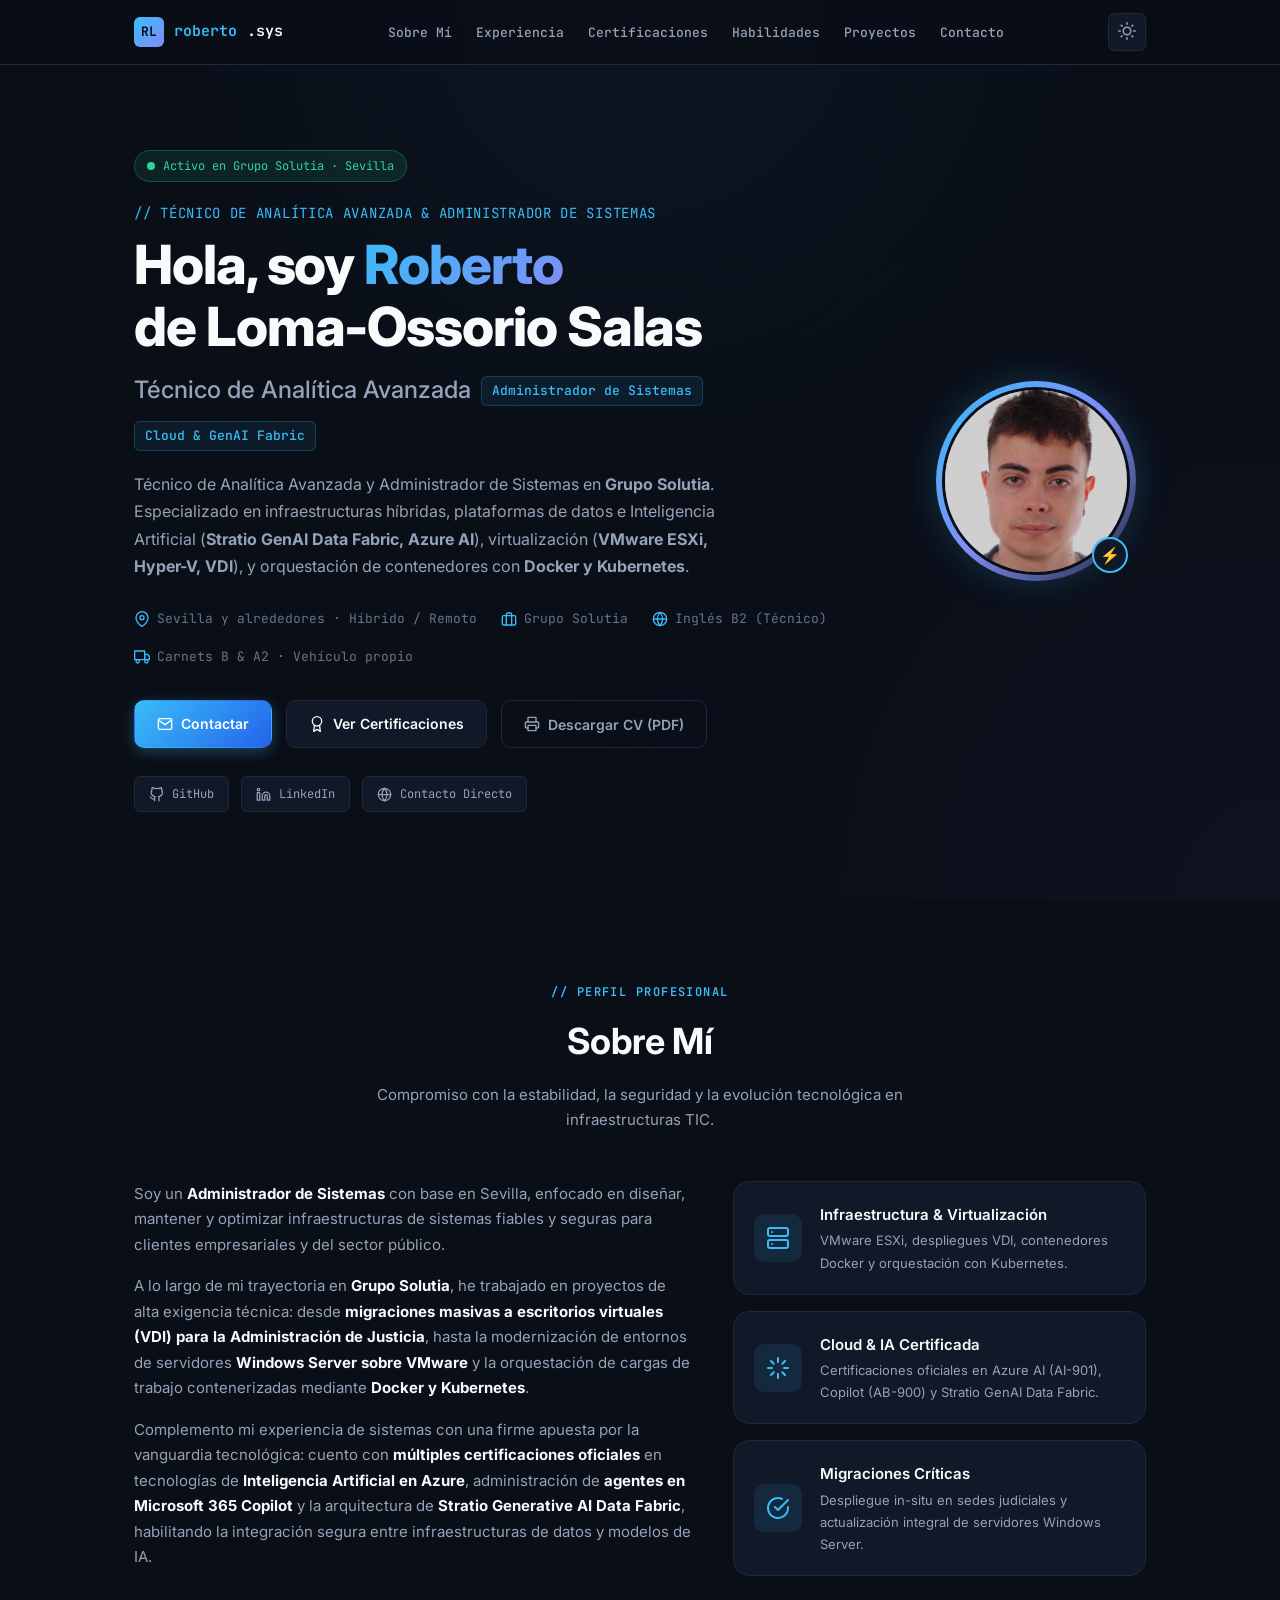
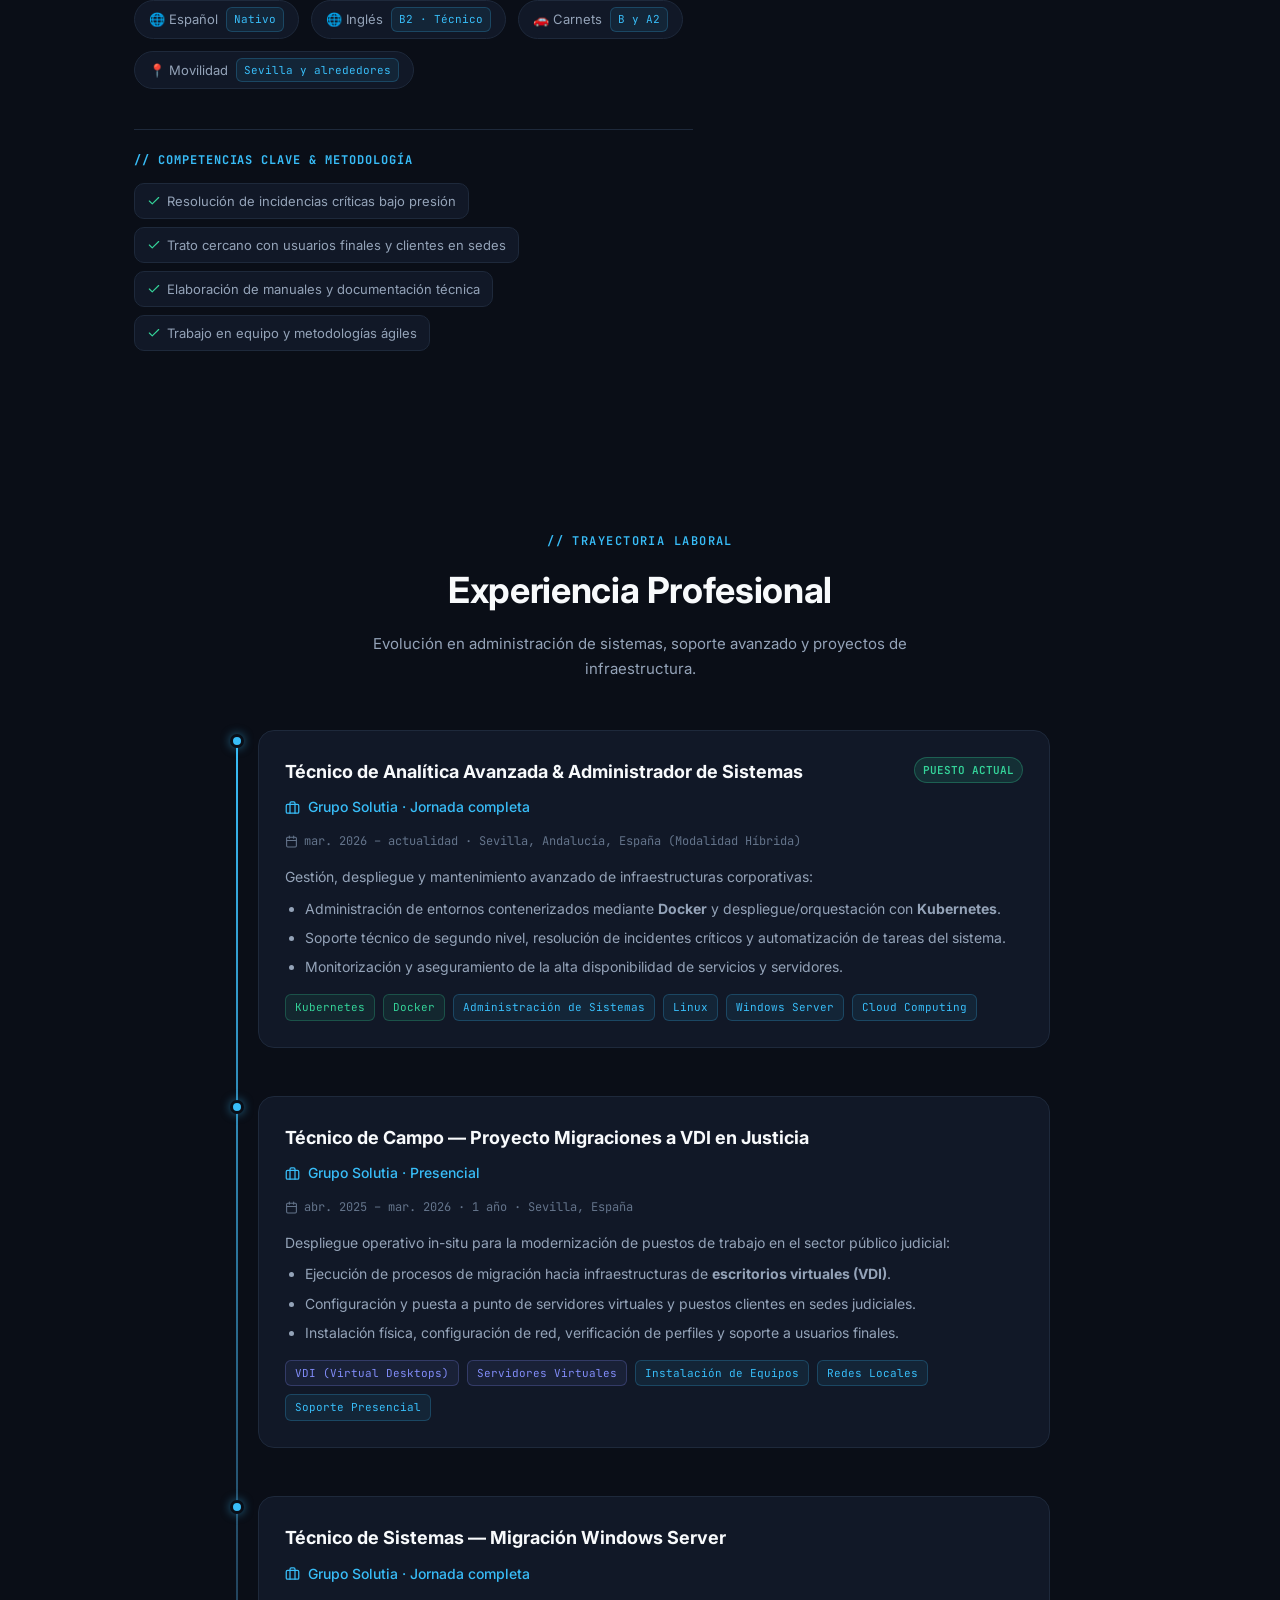
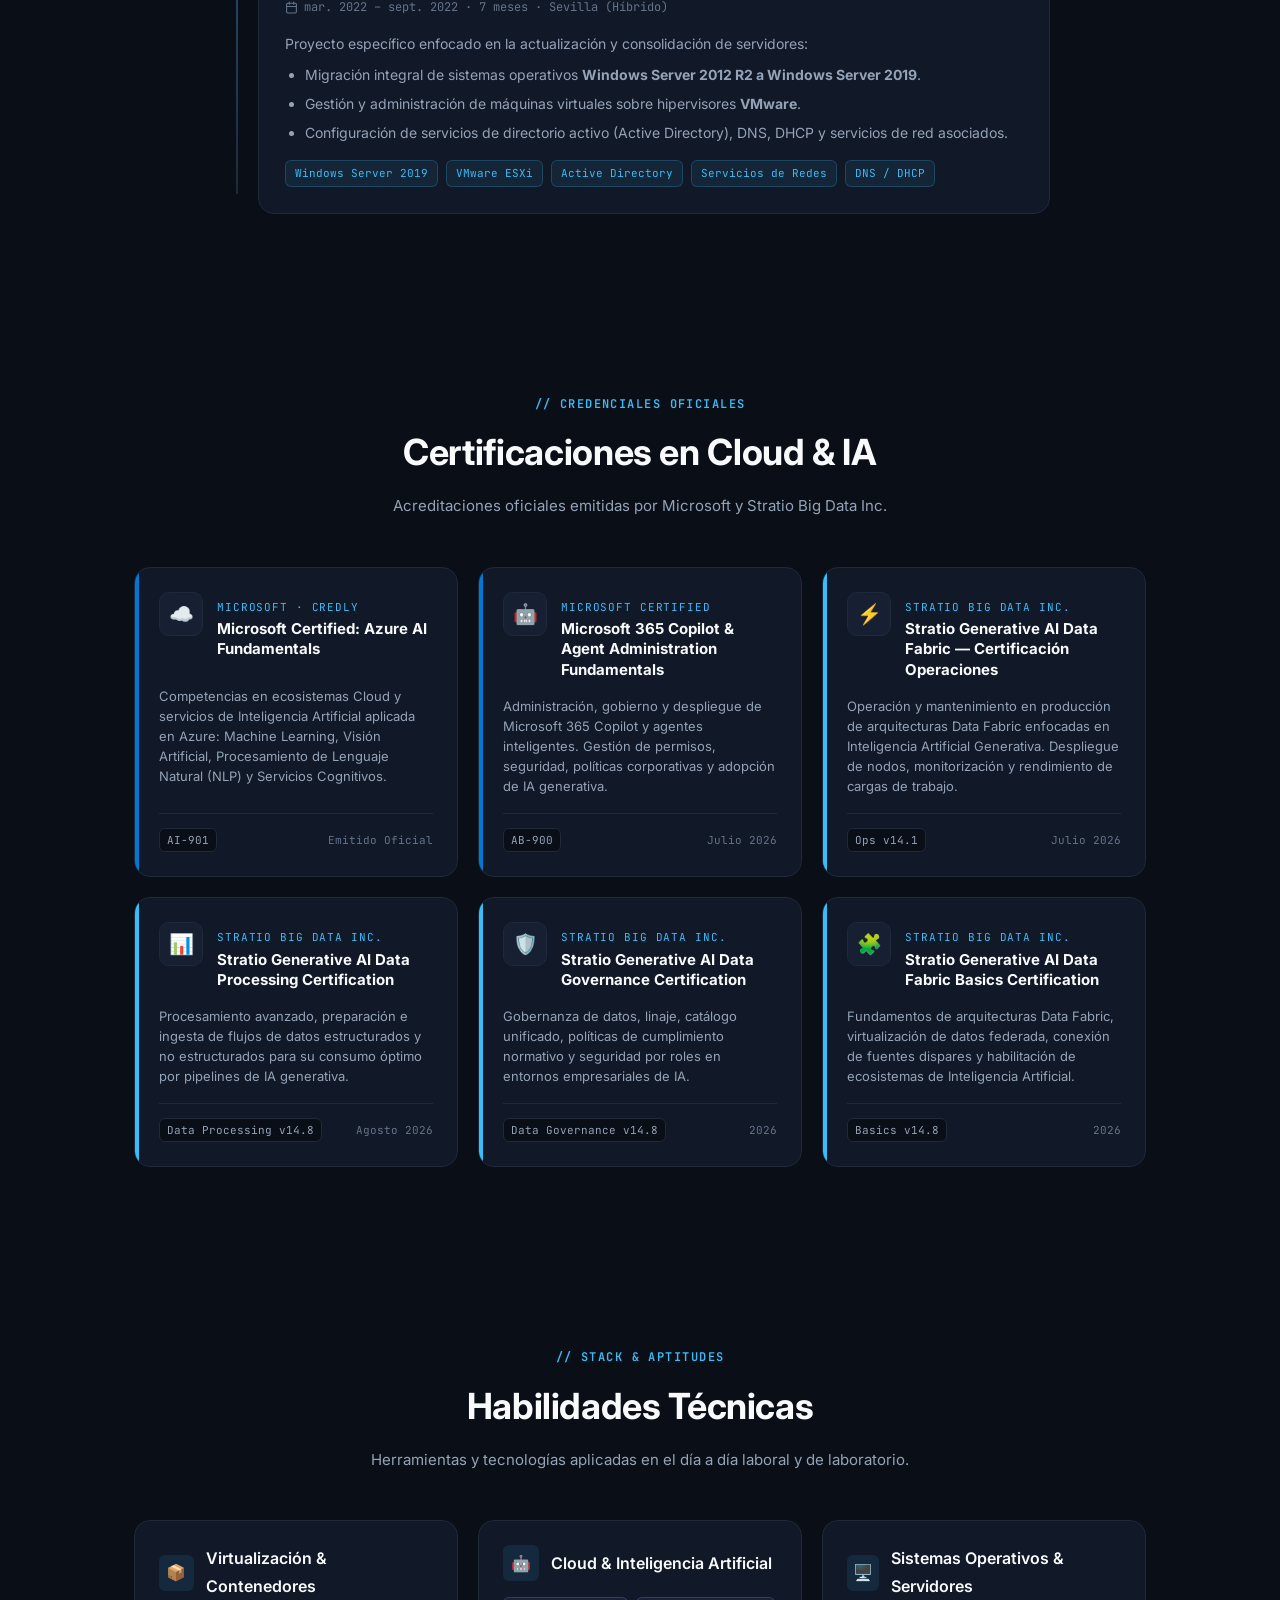
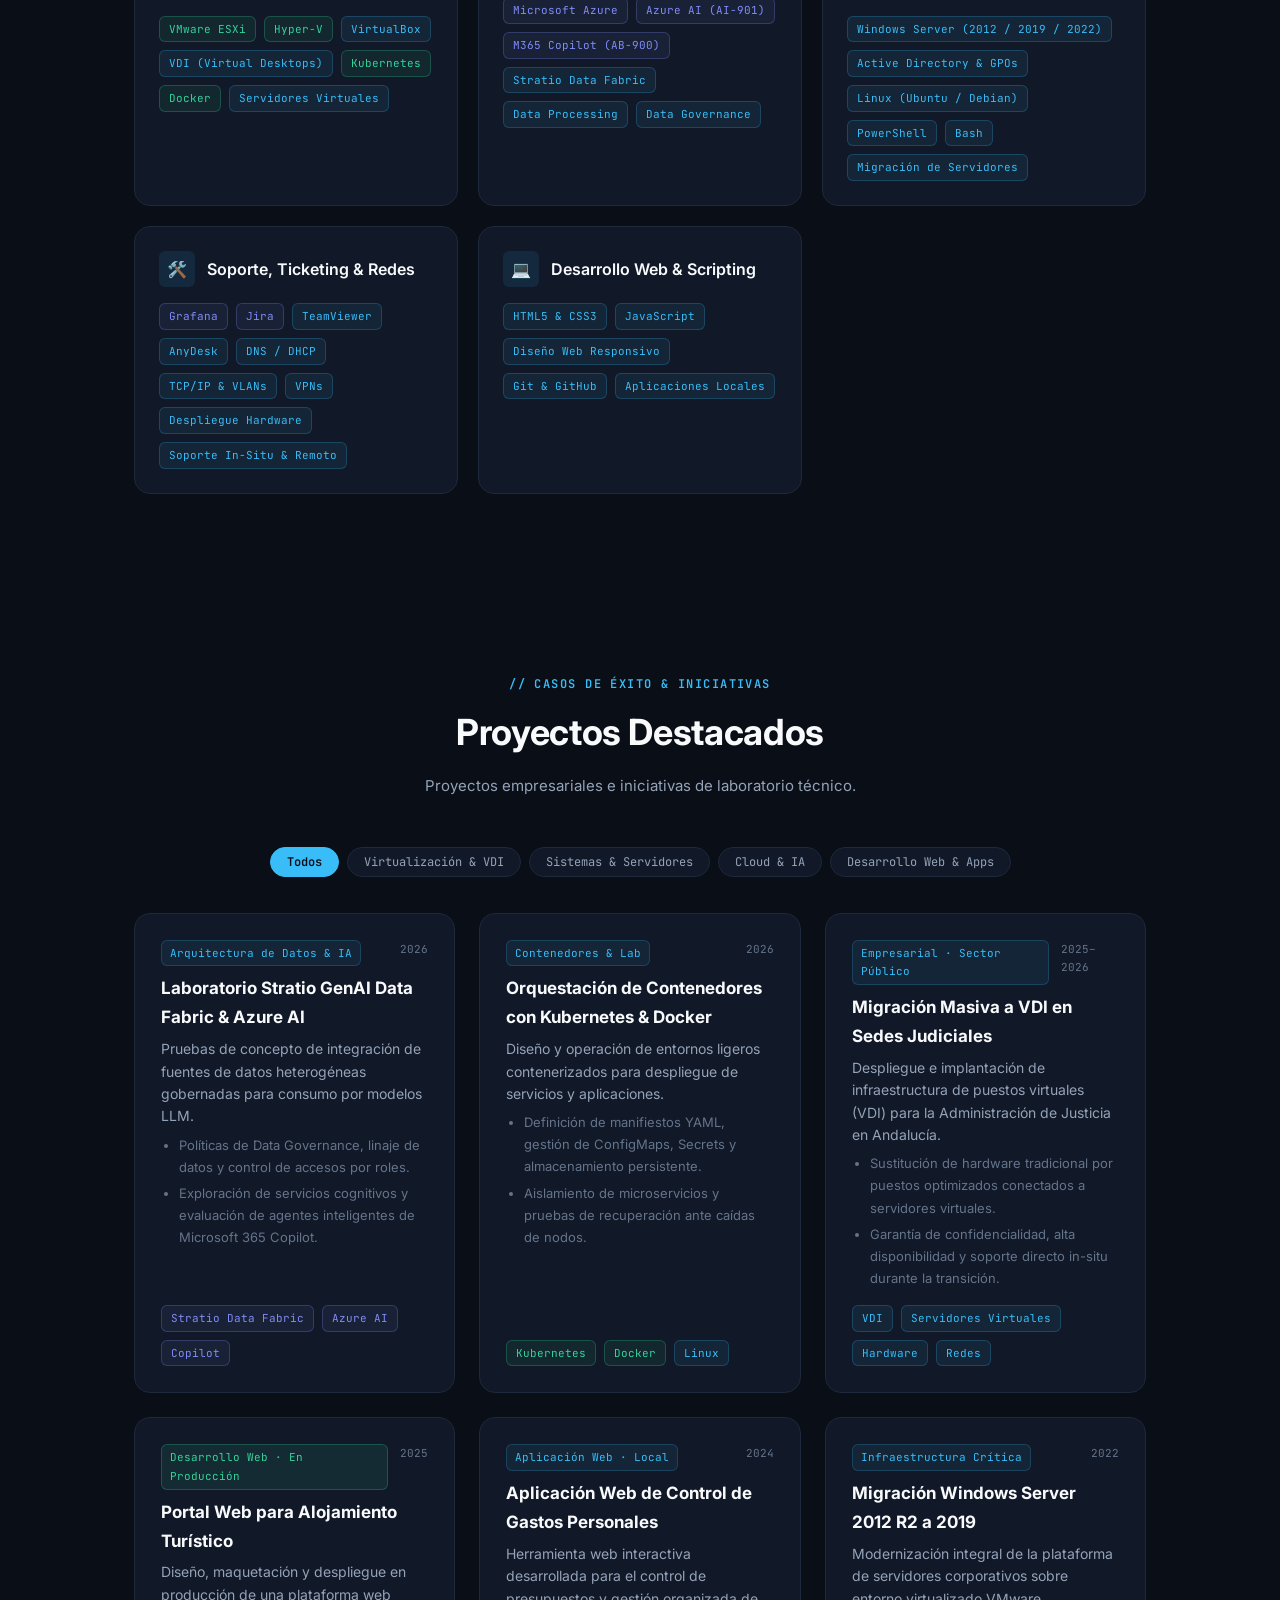
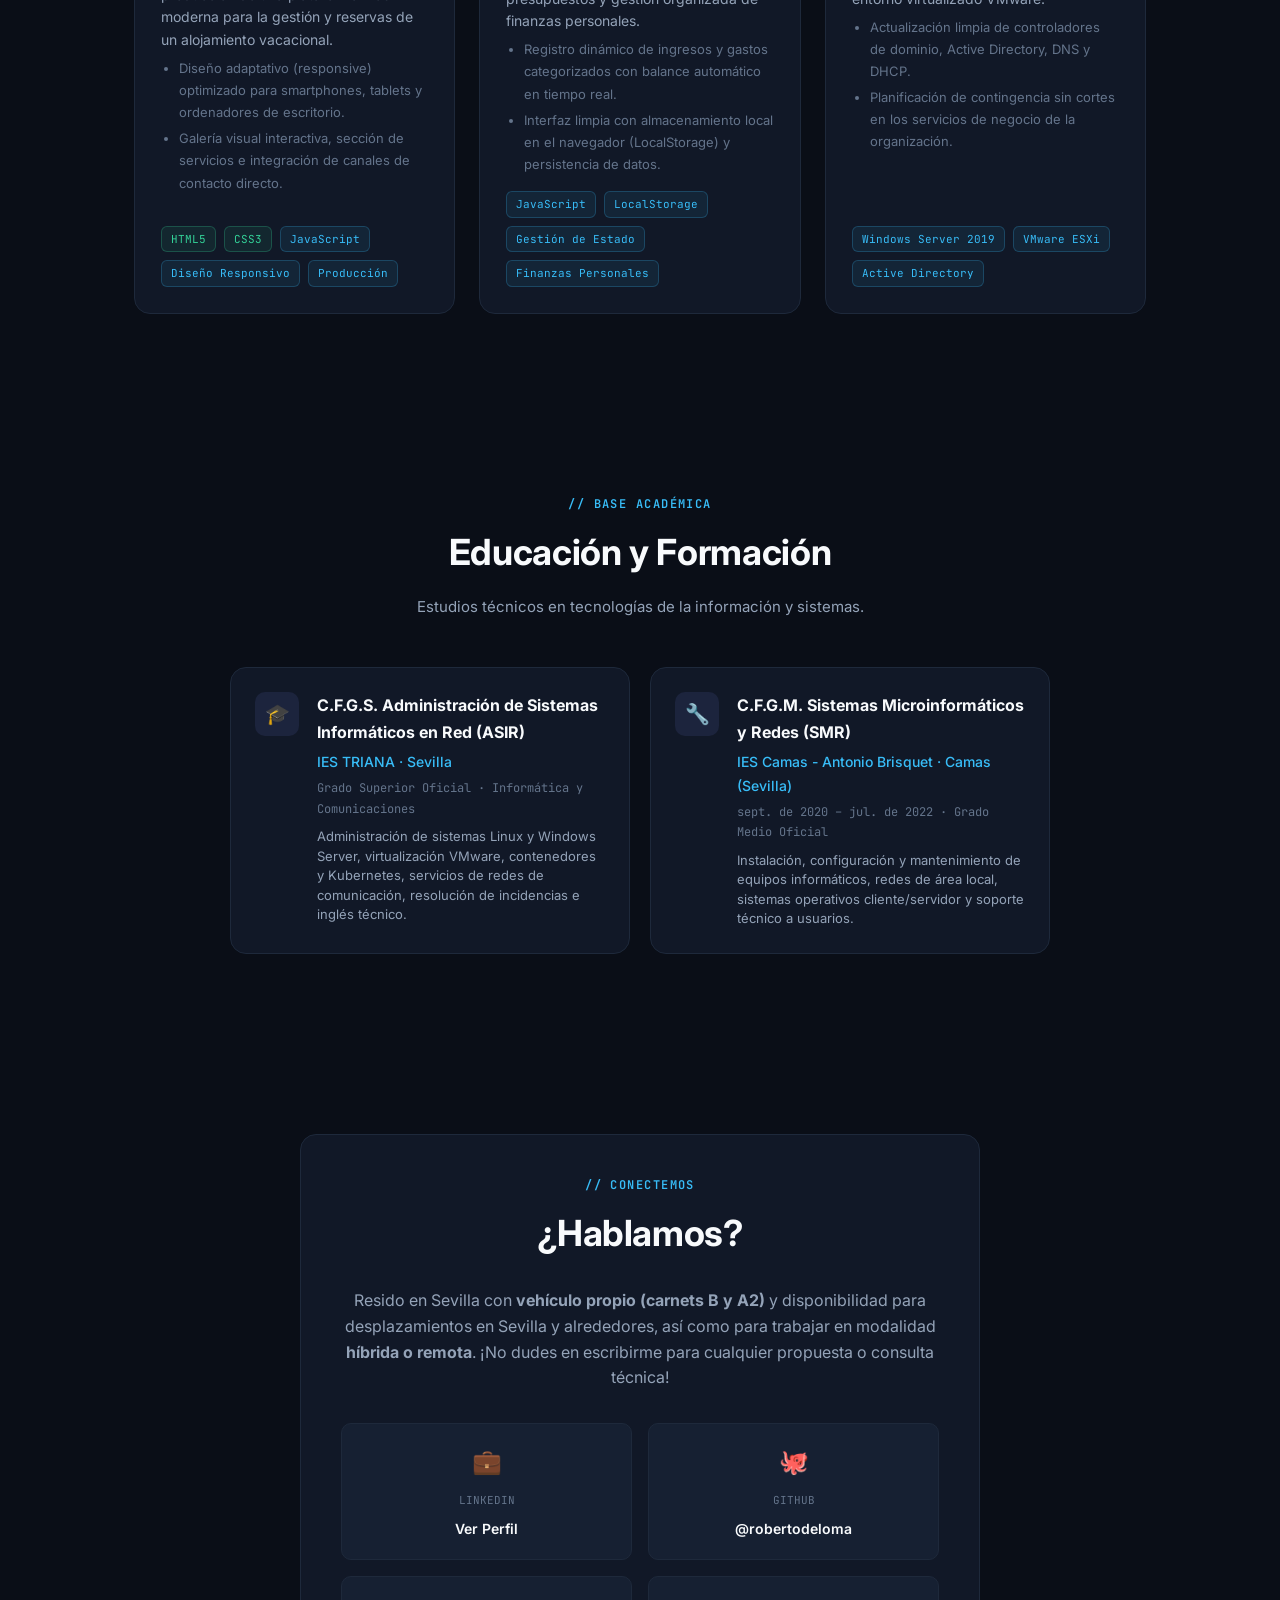
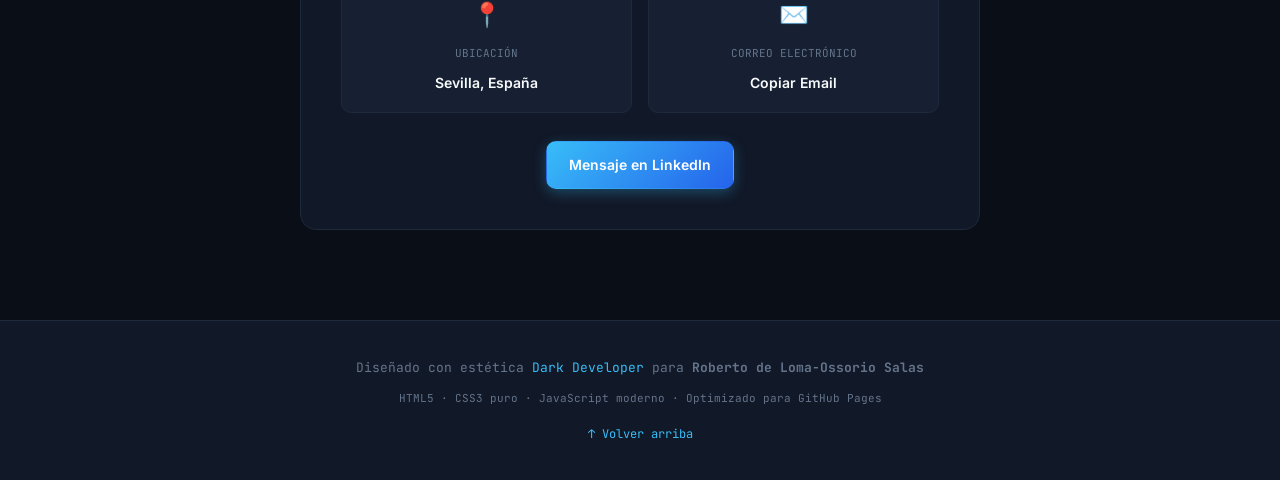
==== index.html @ f574a317 "Refine portfolio: executive PDF print layout, light theme contrast, centered avatar, full education," ====
<!DOCTYPE html>
<html lang="es" data-theme="dark">
<head>
  <meta charset="UTF-8" />
  <meta name="viewport" content="width=device-width, initial-scale=1.0" />
  <title>Roberto de Loma-Ossorio Salas — Administrador de Sistemas & Cloud Specialist</title>
  <meta name="description" content="Portfolio y CV interactivo de Roberto de Loma-Ossorio Salas, Administrador de Sistemas en Sevilla. Especializado en Kubernetes, Docker, VMware, VDI, Azure AI y Stratio GenAI Data Fabric." />
  
  <!-- Favicon SVG -->
  <link rel="icon" href="data:image/svg+xml,<svg xmlns='http://www.w3.org/2000/svg' viewBox='0 0 32 32'><rect width='32' height='32' rx='6' fill='%230a0e17'/><path d='M10 9h12M10 16h12M10 23h12' stroke='%2338bdf8' stroke-width='2.5' stroke-linecap='round'/><circle cx='6' cy='9' r='2' fill='%2338bdf8'/><circle cx='6' cy='16' r='2' fill='%2334d399'/><circle cx='6' cy='23' r='2' fill='%23818cf8'/></svg>" />

  <!-- Google Fonts: Inter & JetBrains Mono -->
  <link rel="preconnect" href="https://fonts.googleapis.com" />
  <link rel="preconnect" href="https://fonts.gstatic.com" crossorigin />
  <link href="https://fonts.googleapis.com/css2?family=Inter:wght@300;400;500;600;700;800&family=JetBrains+Mono:wght@400;500;600;700&display=swap" rel="stylesheet" />

  <!-- Stylesheet -->
  <link rel="stylesheet" href="css/styles.css" />
</head>
<body>

  <!-- Top Scroll Progress Bar -->
  <div id="scroll-progress"></div>

  <!-- Header / Navigation -->
  <header class="site-header">
    <div class="nav-container">
      <a href="#hero" class="logo">
        <div class="logo-icon">RL</div>
        <span>roberto</span>.sys
      </a>

      <nav>
        <ul class="nav-menu" id="nav-menu">
          <li><a href="#sobre-mi" class="nav-link">Sobre Mí</a></li>
          <li><a href="#experiencia" class="nav-link">Experiencia</a></li>
          <li><a href="#certificaciones" class="nav-link">Certificaciones</a></li>
          <li><a href="#skills" class="nav-link">Habilidades</a></li>
          <li><a href="#proyectos" class="nav-link">Proyectos</a></li>
          <li><a href="#contacto" class="nav-link">Contacto</a></li>
        </ul>
      </nav>

      <div class="nav-actions">
        <!-- Theme Toggle -->
        <button id="theme-toggle" class="theme-btn" aria-label="Cambiar tema">
          <span id="theme-icon"></span>
        </button>

        <!-- Mobile Toggle Button -->
        <button id="mobile-toggle" class="mobile-toggle" aria-label="Abrir menú">
          <svg width="20" height="20" viewBox="0 0 24 24" fill="none" stroke="currentColor" stroke-width="2" stroke-linecap="round" stroke-linejoin="round">
            <line x1="3" y1="12" x2="21" y2="12"></line>
            <line x1="3" y1="6" x2="21" y2="6"></line>
            <line x1="3" y1="18" x2="21" y2="18"></line>
          </svg>
        </button>
      </div>
    </div>
  </header>

  <main>
    <!-- Executive Print Header for CV Export (Only visible on print / PDF) -->
    <div class="print-header">
      <div class="print-header-top">
        <div>
          <h1 class="print-name">Roberto de Loma-Ossorio Salas</h1>
          <p class="print-title">Técnico de Analítica Avanzada &amp; Administrador de Sistemas</p>
        </div>
        <img src="img/avatar.png" alt="Roberto de Loma-Ossorio Salas" class="print-avatar" />
      </div>
      <div class="print-contact-bar">
        <span>📍 Sevilla (Movilidad B / A2 · Vehículo propio)</span>
        <span>✉️ robertodelomaossorio@gmail.com</span>
        <span>💼 linkedin.com/in/roberto-de-loma-ossorio-salas-042647317</span>
        <span>🐙 github.com/robertodeloma</span>
        <span>🌐 robertodeloma.github.io</span>
      </div>
    </div>

    <!-- ==========================================
         HERO SECTION
    =========================================== -->
    <section id="hero">
      <div class="container">
        <div class="hero-grid">
          
          <div class="hero-content">
            <!-- Active Status Badge -->
            <div class="status-badge">
              <span class="pulse-dot"></span>
              <span>Activo en Grupo Solutia · Sevilla</span>
            </div>

            <p class="hero-eyebrow">// TÉCNICO DE ANALÍTICA AVANZADA &amp; ADMINISTRADOR DE SISTEMAS</p>
            
            <h1 class="hero-title">
              Hola, soy <span class="highlight">Roberto</span><br />
              de Loma-Ossorio Salas
            </h1>

            <div class="hero-role">
              Técnico de Analítica Avanzada
              <span class="tag-role">Administrador de Sistemas</span>
              <span class="tag-role">Cloud &amp; GenAI Fabric</span>
            </div>

            <p class="hero-bio">
              Técnico de Analítica Avanzada y Administrador de Sistemas en <strong>Grupo Solutia</strong>. 
              Especializado en infraestructuras híbridas, plataformas de datos e Inteligencia Artificial 
              (<strong>Stratio GenAI Data Fabric, Azure AI</strong>), virtualización (<strong>VMware ESXi, Hyper-V, VDI</strong>), 
              y orquestación de contenedores con <strong>Docker y Kubernetes</strong>.
            </p>

            <!-- Meta details -->
            <div class="hero-meta-list">
              <div class="hero-meta-item">
                <svg width="16" height="16" viewBox="0 0 24 24" fill="none" stroke="currentColor" stroke-width="2" stroke-linecap="round" stroke-linejoin="round">
                  <path d="M21 10c0 7-9 13-9 13s-9-6-9-13a9 9 0 0 1 18 0z"></path>
                  <circle cx="12" cy="10" r="3"></circle>
                </svg>
                <span>Sevilla y alrededores · Híbrido / Remoto</span>
              </div>
              <div class="hero-meta-item">
                <svg width="16" height="16" viewBox="0 0 24 24" fill="none" stroke="currentColor" stroke-width="2" stroke-linecap="round" stroke-linejoin="round">
                  <rect x="2" y="7" width="20" height="14" rx="2" ry="2"></rect>
                  <path d="M16 21V5a2 2 0 0 0-2-2h-4a2 2 0 0 0-2 2v16"></path>
                </svg>
                <span>Grupo Solutia</span>
              </div>
              <div class="hero-meta-item">
                <svg width="16" height="16" viewBox="0 0 24 24" fill="none" stroke="currentColor" stroke-width="2" stroke-linecap="round" stroke-linejoin="round">
                  <circle cx="12" cy="12" r="10"></circle>
                  <line x1="2" y1="12" x2="22" y2="12"></line>
                  <path d="M12 2a15.3 15.3 0 0 1 4 10 15.3 15.3 0 0 1-4 10 15.3 15.3 0 0 1-4-10 15.3 15.3 0 0 1 4-10z"></path>
                </svg>
                <span>Inglés B2 (Técnico)</span>
              </div>
              <div class="hero-meta-item">
                <svg width="16" height="16" viewBox="0 0 24 24" fill="none" stroke="currentColor" stroke-width="2" stroke-linecap="round" stroke-linejoin="round">
                  <rect x="1" y="3" width="15" height="13"></rect>
                  <polygon points="16 8 20 8 23 11 23 16 16 16 16 8"></polygon>
                  <circle cx="5.5" cy="18.5" r="2.5"></circle>
                  <circle cx="18.5" cy="18.5" r="2.5"></circle>
                </svg>
                <span>Carnets B &amp; A2 · Vehículo propio</span>
              </div>
            </div>

            <!-- Action buttons -->
            <div class="hero-actions">
              <a href="#contacto" class="btn btn-primary">
                <svg width="16" height="16" viewBox="0 0 24 24" fill="none" stroke="currentColor" stroke-width="2" stroke-linecap="round" stroke-linejoin="round">
                  <path d="M4 4h16c1.1 0 2 .9 2 2v12c0 1.1-.9 2-2 2H4c-1.1 0-2-.9-2-2V6c0-1.1.9-2 2-2z"></path>
                  <polyline points="22,6 12,13 2,6"></polyline>
                </svg>
                Contactar
              </a>
              <a href="#certificaciones" class="btn btn-secondary">
                <svg width="16" height="16" viewBox="0 0 24 24" fill="none" stroke="currentColor" stroke-width="2" stroke-linecap="round" stroke-linejoin="round">
                  <circle cx="12" cy="8" r="7"></circle>
                  <polyline points="8.21 13.89 7 23 12 20 17 23 15.79 13.88"></polyline>
                </svg>
                Ver Certificaciones
              </a>
              <button id="print-cv-btn" class="btn btn-outline" title="Exportar CV optimizado para impresión o PDF">
                <svg width="16" height="16" viewBox="0 0 24 24" fill="none" stroke="currentColor" stroke-width="2" stroke-linecap="round" stroke-linejoin="round">
                  <polyline points="6 9 6 2 18 2 18 9"></polyline>
                  <path d="M6 18H4a2 2 0 0 1-2-2v-5a2 2 0 0 1 2-2h16a2 2 0 0 1 2 2v5a2 2 0 0 1-2 2h-2"></path>
                  <rect x="6" y="14" width="12" height="8"></rect>
                </svg>
                Descargar CV (PDF)
              </button>
            </div>

            <!-- Social links -->
            <div class="social-links">
              <a href="https://github.com/robertodeloma" target="_blank" rel="noopener noreferrer" class="social-btn">
                <svg width="15" height="15" viewBox="0 0 24 24" fill="none" stroke="currentColor" stroke-width="2" stroke-linecap="round" stroke-linejoin="round">
                  <path d="M9 19c-5 1.5-5-2.5-7-3m14 6v-3.87a3.37 3.37 0 0 0-.94-2.61c3.14-.35 6.44-1.54 6.44-7A5.44 5.44 0 0 0 20 4.77 5.07 5.07 0 0 0 19.91 1S18.73.65 16 2.48a13.38 13.38 0 0 0-7 0C6.27.65 5.09 1 5.09 1A5.07 5.07 0 0 0 5 4.77a5.44 5.44 0 0 0-1.5 3.78c0 5.42 3.3 6.61 6.44 7A3.37 3.37 0 0 0 9 18.13V22"></path>
                </svg>
                GitHub
              </a>
              <a href="https://www.linkedin.com/in/roberto-de-loma-ossorio-salas-042647317" target="_blank" rel="noopener noreferrer" class="social-btn">
                <svg width="15" height="15" viewBox="0 0 24 24" fill="none" stroke="currentColor" stroke-width="2" stroke-linecap="round" stroke-linejoin="round">
                  <path d="M16 8a6 6 0 0 1 6 6v7h-4v-7a2 2 0 0 0-2-2 2 2 0 0 0-2 2v7h-4v-7a6 6 0 0 1 6-6z"></path>
                  <rect x="2" y="9" width="4" height="12"></rect>
                  <circle cx="4" cy="4" r="2"></circle>
                </svg>
                LinkedIn
              </a>
              <a href="#contacto" class="social-btn">
                <svg width="15" height="15" viewBox="0 0 24 24" fill="none" stroke="currentColor" stroke-width="2" stroke-linecap="round" stroke-linejoin="round">
                  <circle cx="12" cy="12" r="10"></circle>
                  <line x1="2" y1="12" x2="22" y2="12"></line>
                  <path d="M12 2a15.3 15.3 0 0 1 4 10 15.3 15.3 0 0 1-4 10 15.3 15.3 0 0 1-4-10 15.3 15.3 0 0 1 4-10z"></path>
                </svg>
                Contacto Directo
              </a>
            </div>

          </div>

          <!-- Hero Avatar with frame & pulse -->
          <div class="hero-avatar-wrapper">
            <div class="avatar-frame">
              <img src="img/avatar.png" alt="Roberto de Loma-Ossorio Salas" class="avatar-img" />
              <div class="avatar-badge" title="Especialista Certificado">
                ⚡
              </div>
            </div>
          </div>

        </div>
      </div>
    </section>

    <!-- ==========================================
         SOBRE MÍ SECTION
    =========================================== -->
    <section id="sobre-mi">
      <div class="container">
        <div class="section-header">
          <span class="section-label">// PERFIL PROFESIONAL</span>
          <h2 class="section-title">Sobre Mí</h2>
          <p class="section-desc">Compromiso con la estabilidad, la seguridad y la evolución tecnológica en infraestructuras TIC.</p>
        </div>

        <div class="about-grid">
          <div class="about-text">
            <p>
              Soy un <strong>Administrador de Sistemas</strong> con base en Sevilla, enfocado en diseñar, mantener y optimizar 
              infraestructuras de sistemas fiables y seguras para clientes empresariales y del sector público.
            </p>
            <p>
              A lo largo de mi trayectoria en <strong>Grupo Solutia</strong>, he trabajado en proyectos de alta exigencia técnica: 
              desde <strong>migraciones masivas a escritorios virtuales (VDI) para la Administración de Justicia</strong>, 
              hasta la modernización de entornos de servidores <strong>Windows Server sobre VMware</strong> y la orquestación 
              de cargas de trabajo contenerizadas mediante <strong>Docker y Kubernetes</strong>.
            </p>
            <p>
              Complemento mi experiencia de sistemas con una firme apuesta por la vanguardia tecnológica: cuento con 
              <strong>múltiples certificaciones oficiales</strong> en tecnologías de <strong>Inteligencia Artificial en Azure</strong>, 
              administración de <strong>agentes en Microsoft 365 Copilot</strong> y la arquitectura de <strong>Stratio Generative AI Data Fabric</strong>, 
              habilitando la integración segura entre infraestructuras de datos y modelos de IA.
            </p>

            <!-- Idiomas y Movilidad -->
            <div class="extras-row">
              <div class="lang-badge">
                🌐 Español <span>Nativo</span>
              </div>
              <div class="lang-badge">
                🌐 Inglés <span>B2 · Técnico</span>
              </div>
              <div class="lang-badge">
                🚗 Carnets <span>B y A2</span>
              </div>
              <div class="lang-badge">
                📍 Movilidad <span>Sevilla y alrededores</span>
              </div>
            </div>

            <!-- Competencias Profesionales / Soft Skills -->
            <div class="soft-skills-block">
              <h4 class="soft-skills-title">// Competencias Clave &amp; Metodología</h4>
              <div class="soft-skills-list">
                <span class="soft-skill-chip">
                  <svg width="14" height="14" viewBox="0 0 24 24" fill="none" stroke="currentColor" stroke-width="2" stroke-linecap="round" stroke-linejoin="round"><polyline points="20 6 9 17 4 12"></polyline></svg>
                  Resolución de incidencias críticas bajo presión
                </span>
                <span class="soft-skill-chip">
                  <svg width="14" height="14" viewBox="0 0 24 24" fill="none" stroke="currentColor" stroke-width="2" stroke-linecap="round" stroke-linejoin="round"><polyline points="20 6 9 17 4 12"></polyline></svg>
                  Trato cercano con usuarios finales y clientes en sedes
                </span>
                <span class="soft-skill-chip">
                  <svg width="14" height="14" viewBox="0 0 24 24" fill="none" stroke="currentColor" stroke-width="2" stroke-linecap="round" stroke-linejoin="round"><polyline points="20 6 9 17 4 12"></polyline></svg>
                  Elaboración de manuales y documentación técnica
                </span>
                <span class="soft-skill-chip">
                  <svg width="14" height="14" viewBox="0 0 24 24" fill="none" stroke="currentColor" stroke-width="2" stroke-linecap="round" stroke-linejoin="round"><polyline points="20 6 9 17 4 12"></polyline></svg>
                  Trabajo en equipo y metodologías ágiles
                </span>
              </div>
            </div>
          </div>

          <div class="highlight-cards">
            <div class="highlight-card">
              <div class="highlight-icon">
                <svg width="24" height="24" viewBox="0 0 24 24" fill="none" stroke="currentColor" stroke-width="2" stroke-linecap="round" stroke-linejoin="round">
                  <rect x="2" y="2" width="20" height="8" rx="2" ry="2"></rect>
                  <rect x="2" y="14" width="20" height="8" rx="2" ry="2"></rect>
                  <line x1="6" y1="6" x2="6.01" y2="6"></line>
                  <line x1="6" y1="18" x2="6.01" y2="18"></line>
                </svg>
              </div>
              <div>
                <h3 class="highlight-title">Infraestructura &amp; Virtualización</h3>
                <p class="highlight-sub">VMware ESXi, despliegues VDI, contenedores Docker y orquestación con Kubernetes.</p>
              </div>
            </div>

            <div class="highlight-card">
              <div class="highlight-icon">
                <svg width="24" height="24" viewBox="0 0 24 24" fill="none" stroke="currentColor" stroke-width="2" stroke-linecap="round" stroke-linejoin="round">
                  <path d="M12 2v4M12 18v4M4.93 4.93l2.83 2.83M16.24 16.24l2.83 2.83M2 12h4M18 12h4M4.93 19.07l2.83-2.83M16.24 7.76l2.83-2.83"></path>
                </svg>
              </div>
              <div>
                <h3 class="highlight-title">Cloud &amp; IA Certificada</h3>
                <p class="highlight-sub">Certificaciones oficiales en Azure AI (AI-901), Copilot (AB-900) y Stratio GenAI Data Fabric.</p>
              </div>
            </div>

            <div class="highlight-card">
              <div class="highlight-icon">
                <svg width="24" height="24" viewBox="0 0 24 24" fill="none" stroke="currentColor" stroke-width="2" stroke-linecap="round" stroke-linejoin="round">
                  <path d="M22 11.08V12a10 10 0 1 1-5.93-9.14"></path>
                  <polyline points="22 4 12 14.01 9 11.01"></polyline>
                </svg>
              </div>
              <div>
                <h3 class="highlight-title">Migraciones Críticas</h3>
                <p class="highlight-sub">Despliegue in-situ en sedes judiciales y actualización integral de servidores Windows Server.</p>
              </div>
            </div>
          </div>
        </div>
      </div>
    </section>

    <!-- ==========================================
         EXPERIENCIA SECTION
    =========================================== -->
    <section id="experiencia">
      <div class="container">
        <div class="section-header">
          <span class="section-label">// TRAYECTORIA LABORAL</span>
          <h2 class="section-title">Experiencia Profesional</h2>
          <p class="section-desc">Evolución en administración de sistemas, soporte avanzado y proyectos de infraestructura.</p>
        </div>

        <div class="timeline">

          <!-- Item 1: Actualidad -->
          <div class="timeline-item">
            <div class="timeline-dot"></div>
            <div class="timeline-card">
              <div class="timeline-top">
                <h3 class="timeline-role">Técnico de Analítica Avanzada &amp; Administrador de Sistemas</h3>
                <span class="badge-current">Puesto Actual</span>
              </div>
              <div class="timeline-company">
                <svg width="15" height="15" viewBox="0 0 24 24" fill="none" stroke="currentColor" stroke-width="2" stroke-linecap="round" stroke-linejoin="round">
                  <rect x="2" y="7" width="20" height="14" rx="2" ry="2"></rect>
                  <path d="M16 21V5a2 2 0 0 0-2-2h-4a2 2 0 0 0-2 2v16"></path>
                </svg>
                Grupo Solutia · Jornada completa
              </div>
              <div class="timeline-date">
                <svg width="13" height="13" viewBox="0 0 24 24" fill="none" stroke="currentColor" stroke-width="2" stroke-linecap="round" stroke-linejoin="round">
                  <rect x="3" y="4" width="18" height="18" rx="2" ry="2"></rect>
                  <line x1="16" y1="2" x2="16" y2="6"></line>
                  <line x1="8" y1="2" x2="8" y2="6"></line>
                  <line x1="3" y1="10" x2="21" y2="10"></line>
                </svg>
                mar. 2026 – actualidad · Sevilla, Andalucía, España (Modalidad Híbrida)
              </div>
              <div class="timeline-desc">
                Gestión, despliegue y mantenimiento avanzado de infraestructuras corporativas:
                <ul>
                  <li>Administración de entornos contenerizados mediante <strong>Docker</strong> y despliegue/orquestación con <strong>Kubernetes</strong>.</li>
                  <li>Soporte técnico de segundo nivel, resolución de incidentes críticos y automatización de tareas del sistema.</li>
                  <li>Monitorización y aseguramiento de la alta disponibilidad de servicios y servidores.</li>
                </ul>
              </div>
              <div class="skills-tags">
                <span class="tag tag-emerald">Kubernetes</span>
                <span class="tag tag-emerald">Docker</span>
                <span class="tag">Administración de Sistemas</span>
                <span class="tag">Linux</span>
                <span class="tag">Windows Server</span>
                <span class="tag">Cloud Computing</span>
              </div>
            </div>
          </div>

          <!-- Item 2: Técnico de campo VDI -->
          <div class="timeline-item">
            <div class="timeline-dot"></div>
            <div class="timeline-card">
              <div class="timeline-top">
                <h3 class="timeline-role">Técnico de Campo — Proyecto Migraciones a VDI en Justicia</h3>
              </div>
              <div class="timeline-company">
                <svg width="15" height="15" viewBox="0 0 24 24" fill="none" stroke="currentColor" stroke-width="2" stroke-linecap="round" stroke-linejoin="round">
                  <rect x="2" y="7" width="20" height="14" rx="2" ry="2"></rect>
                  <path d="M16 21V5a2 2 0 0 0-2-2h-4a2 2 0 0 0-2 2v16"></path>
                </svg>
                Grupo Solutia · Presencial
              </div>
              <div class="timeline-date">
                <svg width="13" height="13" viewBox="0 0 24 24" fill="none" stroke="currentColor" stroke-width="2" stroke-linecap="round" stroke-linejoin="round">
                  <rect x="3" y="4" width="18" height="18" rx="2" ry="2"></rect>
                  <line x1="16" y1="2" x2="16" y2="6"></line>
                  <line x1="8" y1="2" x2="8" y2="6"></line>
                  <line x1="3" y1="10" x2="21" y2="10"></line>
                </svg>
                abr. 2025 – mar. 2026 · 1 año · Sevilla, España
              </div>
              <div class="timeline-desc">
                Despliegue operativo in-situ para la modernización de puestos de trabajo en el sector público judicial:
                <ul>
                  <li>Ejecución de procesos de migración hacia infraestructuras de <strong>escritorios virtuales (VDI)</strong>.</li>
                  <li>Configuración y puesta a punto de servidores virtuales y puestos clientes en sedes judiciales.</li>
                  <li>Instalación física, configuración de red, verificación de perfiles y soporte a usuarios finales.</li>
                </ul>
              </div>
              <div class="skills-tags">
                <span class="tag tag-indigo">VDI (Virtual Desktops)</span>
                <span class="tag tag-indigo">Servidores Virtuales</span>
                <span class="tag">Instalación de Equipos</span>
                <span class="tag">Redes Locales</span>
                <span class="tag">Soporte Presencial</span>
              </div>
            </div>
          </div>

          <!-- Item 3: Técnico de sistemas migración WS -->
          <div class="timeline-item">
            <div class="timeline-dot"></div>
            <div class="timeline-card">
              <div class="timeline-top">
                <h3 class="timeline-role">Técnico de Sistemas — Migración Windows Server</h3>
              </div>
              <div class="timeline-company">
                <svg width="15" height="15" viewBox="0 0 24 24" fill="none" stroke="currentColor" stroke-width="2" stroke-linecap="round" stroke-linejoin="round">
                  <rect x="2" y="7" width="20" height="14" rx="2" ry="2"></rect>
                  <path d="M16 21V5a2 2 0 0 0-2-2h-4a2 2 0 0 0-2 2v16"></path>
                </svg>
                Grupo Solutia · Jornada completa
              </div>
              <div class="timeline-date">
                <svg width="13" height="13" viewBox="0 0 24 24" fill="none" stroke="currentColor" stroke-width="2" stroke-linecap="round" stroke-linejoin="round">
                  <rect x="3" y="4" width="18" height="18" rx="2" ry="2"></rect>
                  <line x1="16" y1="2" x2="16" y2="6"></line>
                  <line x1="8" y1="2" x2="8" y2="6"></line>
                  <line x1="3" y1="10" x2="21" y2="10"></line>
                </svg>
                mar. 2022 – sept. 2022 · 7 meses · Sevilla (Híbrido)
              </div>
              <div class="timeline-desc">
                Proyecto específico enfocado en la actualización y consolidación de servidores:
                <ul>
                  <li>Migración integral de sistemas operativos <strong>Windows Server 2012 R2 a Windows Server 2019</strong>.</li>
                  <li>Gestión y administración de máquinas virtuales sobre hipervisores <strong>VMware</strong>.</li>
                  <li>Configuración de servicios de directorio activo (Active Directory), DNS, DHCP y servicios de red asociados.</li>
                </ul>
              </div>
              <div class="skills-tags">
                <span class="tag">Windows Server 2019</span>
                <span class="tag">VMware ESXi</span>
                <span class="tag">Active Directory</span>
                <span class="tag">Servicios de Redes</span>
                <span class="tag">DNS / DHCP</span>
              </div>
            </div>
          </div>

        </div>
      </div>
    </section>

    <!-- ==========================================
         CERTIFICACIONES SECTION (DESTACADA)
    =========================================== -->
    <section id="certificaciones">
      <div class="container">
        <div class="section-header">
          <span class="section-label">// CREDENCIALES OFICIALES</span>
          <h2 class="section-title">Certificaciones en Cloud &amp; IA</h2>
          <p class="section-desc">Acreditaciones oficiales emitidas por Microsoft y Stratio Big Data Inc.</p>
        </div>

        <div class="certs-grid">

          <!-- Cert 1: Microsoft Azure AI Fundamentals -->
          <div class="cert-card cert-microsoft">
            <div class="cert-top">
              <div class="cert-badge-icon">☁️</div>
              <div class="cert-meta">
                <span class="cert-issuer">Microsoft · Credly</span>
                <h3 class="cert-name">Microsoft Certified: Azure AI Fundamentals</h3>
              </div>
            </div>
            <p class="cert-desc">
              Competencias en ecosistemas Cloud y servicios de Inteligencia Artificial aplicada en Azure: 
              Machine Learning, Visión Artificial, Procesamiento de Lenguaje Natural (NLP) y Servicios Cognitivos.
            </p>
            <div class="cert-footer">
              <span class="cert-code">AI-901</span>
              <span>Emitido Oficial</span>
            </div>
          </div>

          <!-- Cert 2: Microsoft 365 Copilot -->
          <div class="cert-card cert-microsoft">
            <div class="cert-top">
              <div class="cert-badge-icon">🤖</div>
              <div class="cert-meta">
                <span class="cert-issuer">Microsoft Certified</span>
                <h3 class="cert-name">Microsoft 365 Copilot &amp; Agent Administration Fundamentals</h3>
              </div>
            </div>
            <p class="cert-desc">
              Administración, gobierno y despliegue de Microsoft 365 Copilot y agentes inteligentes. 
              Gestión de permisos, seguridad, políticas corporativas y adopción de IA generativa.
            </p>
            <div class="cert-footer">
              <span class="cert-code">AB-900</span>
              <span>Julio 2026</span>
            </div>
          </div>

          <!-- Cert 3: Stratio GenAI Data Fabric Ops -->
          <div class="cert-card cert-stratio">
            <div class="cert-top">
              <div class="cert-badge-icon">⚡</div>
              <div class="cert-meta">
                <span class="cert-issuer">Stratio Big Data Inc.</span>
                <h3 class="cert-name">Stratio Generative AI Data Fabric — Certificación Operaciones</h3>
              </div>
            </div>
            <p class="cert-desc">
              Operación y mantenimiento en producción de arquitecturas Data Fabric enfocadas en Inteligencia Artificial Generativa. 
              Despliegue de nodos, monitorización y rendimiento de cargas de trabajo.
            </p>
            <div class="cert-footer">
              <span class="cert-code">Ops v14.1</span>
              <span>Julio 2026</span>
            </div>
          </div>

          <!-- Cert 4: Stratio Data Processing -->
          <div class="cert-card cert-stratio">
            <div class="cert-top">
              <div class="cert-badge-icon">📊</div>
              <div class="cert-meta">
                <span class="cert-issuer">Stratio Big Data Inc.</span>
                <h3 class="cert-name">Stratio Generative AI Data Processing Certification</h3>
              </div>
            </div>
            <p class="cert-desc">
              Procesamiento avanzado, preparación e ingesta de flujos de datos estructurados y no estructurados 
              para su consumo óptimo por pipelines de IA generativa.
            </p>
            <div class="cert-footer">
              <span class="cert-code">Data Processing v14.8</span>
              <span>Agosto 2026</span>
            </div>
          </div>

          <!-- Cert 5: Stratio Data Governance -->
          <div class="cert-card cert-stratio">
            <div class="cert-top">
              <div class="cert-badge-icon">🛡️</div>
              <div class="cert-meta">
                <span class="cert-issuer">Stratio Big Data Inc.</span>
                <h3 class="cert-name">Stratio Generative AI Data Governance Certification</h3>
              </div>
            </div>
            <p class="cert-desc">
              Gobernanza de datos, linaje, catálogo unificado, políticas de cumplimiento normativo y seguridad 
              por roles en entornos empresariales de IA.
            </p>
            <div class="cert-footer">
              <span class="cert-code">Data Governance v14.8</span>
              <span>2026</span>
            </div>
          </div>

          <!-- Cert 6: Stratio Data Fabric Basics -->
          <div class="cert-card cert-stratio">
            <div class="cert-top">
              <div class="cert-badge-icon">🧩</div>
              <div class="cert-meta">
                <span class="cert-issuer">Stratio Big Data Inc.</span>
                <h3 class="cert-name">Stratio Generative AI Data Fabric Basics Certification</h3>
              </div>
            </div>
            <p class="cert-desc">
              Fundamentos de arquitecturas Data Fabric, virtualización de datos federada, conexión de fuentes dispares 
              y habilitación de ecosistemas de Inteligencia Artificial.
            </p>
            <div class="cert-footer">
              <span class="cert-code">Basics v14.8</span>
              <span>2026</span>
            </div>
          </div>

        </div>
      </div>
    </section>

    <!-- ==========================================
         HABILIDADES SECTION (BENTO GRID)
    =========================================== -->
    <section id="skills">
      <div class="container">
        <div class="section-header">
          <span class="section-label">// STACK &amp; APTITUDES</span>
          <h2 class="section-title">Habilidades Técnicas</h2>
          <p class="section-desc">Herramientas y tecnologías aplicadas en el día a día laboral y de laboratorio.</p>
        </div>

        <div class="skills-bento">

          <!-- Cat 1 -->
          <div class="skill-category-card">
            <div class="skill-cat-header">
              <div class="skill-cat-icon">📦</div>
              <h3 class="skill-cat-title">Virtualización &amp; Contenedores</h3>
            </div>
            <div class="skill-cat-list">
              <span class="tag tag-emerald">VMware ESXi</span>
              <span class="tag tag-emerald">Hyper-V</span>
              <span class="tag">VirtualBox</span>
              <span class="tag">VDI (Virtual Desktops)</span>
              <span class="tag tag-emerald">Kubernetes</span>
              <span class="tag tag-emerald">Docker</span>
              <span class="tag">Servidores Virtuales</span>
            </div>
          </div>

          <!-- Cat 2 -->
          <div class="skill-category-card">
            <div class="skill-cat-header">
              <div class="skill-cat-icon">🤖</div>
              <h3 class="skill-cat-title">Cloud &amp; Inteligencia Artificial</h3>
            </div>
            <div class="skill-cat-list">
              <span class="tag tag-indigo">Microsoft Azure</span>
              <span class="tag tag-indigo">Azure AI (AI-901)</span>
              <span class="tag tag-indigo">M365 Copilot (AB-900)</span>
              <span class="tag">Stratio Data Fabric</span>
              <span class="tag">Data Processing</span>
              <span class="tag">Data Governance</span>
            </div>
          </div>

          <!-- Cat 3 -->
          <div class="skill-category-card">
            <div class="skill-cat-header">
              <div class="skill-cat-icon">🖥️</div>
              <h3 class="skill-cat-title">Sistemas Operativos &amp; Servidores</h3>
            </div>
            <div class="skill-cat-list">
              <span class="tag">Windows Server (2012 / 2019 / 2022)</span>
              <span class="tag">Active Directory &amp; GPOs</span>
              <span class="tag">Linux (Ubuntu / Debian)</span>
              <span class="tag">PowerShell</span>
              <span class="tag">Bash</span>
              <span class="tag">Migración de Servidores</span>
            </div>
          </div>

          <!-- Cat 4 -->
          <div class="skill-category-card">
            <div class="skill-cat-header">
              <div class="skill-cat-icon">🛠️</div>
              <h3 class="skill-cat-title">Soporte, Ticketing &amp; Redes</h3>
            </div>
            <div class="skill-cat-list">
              <span class="tag tag-indigo">Grafana</span>
              <span class="tag tag-indigo">Jira</span>
              <span class="tag">TeamViewer</span>
              <span class="tag">AnyDesk</span>
              <span class="tag">DNS / DHCP</span>
              <span class="tag">TCP/IP &amp; VLANs</span>
              <span class="tag">VPNs</span>
              <span class="tag">Despliegue Hardware</span>
              <span class="tag">Soporte In-Situ &amp; Remoto</span>
            </div>
          </div>

          <!-- Cat 5 -->
          <div class="skill-category-card">
            <div class="skill-cat-header">
              <div class="skill-cat-icon">💻</div>
              <h3 class="skill-cat-title">Desarrollo Web &amp; Scripting</h3>
            </div>
            <div class="skill-cat-list">
              <span class="tag">HTML5 &amp; CSS3</span>
              <span class="tag">JavaScript</span>
              <span class="tag">Diseño Web Responsivo</span>
              <span class="tag">Git &amp; GitHub</span>
              <span class="tag">Aplicaciones Locales</span>
            </div>
          </div>

        </div>
      </div>
    </section>

    <!-- ==========================================
         PROYECTOS SECTION (INTERACTIVA CON FILTROS)
    =========================================== -->
    <section id="proyectos">
      <div class="container">
        <div class="section-header">
          <span class="section-label">// CASOS DE ÉXITO &amp; INICIATIVAS</span>
          <h2 class="section-title">Proyectos Destacados</h2>
          <p class="section-desc">Proyectos empresariales e iniciativas de laboratorio técnico.</p>
        </div>

        <!-- Filter tabs -->
        <div class="project-filters">
          <button class="filter-btn active" data-filter="all">Todos</button>
          <button class="filter-btn" data-filter="virt">Virtualización &amp; VDI</button>
          <button class="filter-btn" data-filter="sys">Sistemas &amp; Servidores</button>
          <button class="filter-btn" data-filter="cloud-ai">Cloud &amp; IA</button>
          <button class="filter-btn" data-filter="dev">Desarrollo Web &amp; Apps</button>
        </div>

        <div class="projects-grid">

          <!-- Project 1 (2026) -->
          <div class="project-card" data-category="cloud-ai">
            <div>
              <div class="project-header">
                <span class="project-badge-tag">Arquitectura de Datos &amp; IA</span>
                <span class="mono" style="font-size: 11px; color: var(--text-muted);">2026</span>
              </div>
              <h3 class="project-name">Laboratorio Stratio GenAI Data Fabric &amp; Azure AI</h3>
              <p class="project-desc">
                Pruebas de concepto de integración de fuentes de datos heterogéneas gobernadas para consumo por modelos LLM.
              </p>
              <ul class="project-bullets">
                <li>Políticas de Data Governance, linaje de datos y control de accesos por roles.</li>
                <li>Exploración de servicios cognitivos y evaluación de agentes inteligentes de Microsoft 365 Copilot.</li>
              </ul>
            </div>
            <div class="skills-tags">
              <span class="tag tag-indigo">Stratio Data Fabric</span>
              <span class="tag tag-indigo">Azure AI</span>
              <span class="tag tag-indigo">Copilot</span>
            </div>
          </div>

          <!-- Project 2 (2026) -->
          <div class="project-card" data-category="virt cloud-ai">
            <div>
              <div class="project-header">
                <span class="project-badge-tag">Contenedores &amp; Lab</span>
                <span class="mono" style="font-size: 11px; color: var(--text-muted);">2026</span>
              </div>
              <h3 class="project-name">Orquestación de Contenedores con Kubernetes &amp; Docker</h3>
              <p class="project-desc">
                Diseño y operación de entornos ligeros contenerizados para despliegue de servicios y aplicaciones.
              </p>
              <ul class="project-bullets">
                <li>Definición de manifiestos YAML, gestión de ConfigMaps, Secrets y almacenamiento persistente.</li>
                <li>Aislamiento de microservicios y pruebas de recuperación ante caídas de nodos.</li>
              </ul>
            </div>
            <div class="skills-tags">
              <span class="tag tag-emerald">Kubernetes</span>
              <span class="tag tag-emerald">Docker</span>
              <span class="tag">Linux</span>
            </div>
          </div>

          <!-- Project 3 (2025–2026) -->
          <div class="project-card" data-category="virt sys">
            <div>
              <div class="project-header">
                <span class="project-badge-tag">Empresarial · Sector Público</span>
                <span class="mono" style="font-size: 11px; color: var(--text-muted);">2025–2026</span>
              </div>
              <h3 class="project-name">Migración Masiva a VDI en Sedes Judiciales</h3>
              <p class="project-desc">
                Despliegue e implantación de infraestructura de puestos virtuales (VDI) para la Administración de Justicia en Andalucía.
              </p>
              <ul class="project-bullets">
                <li>Sustitución de hardware tradicional por puestos optimizados conectados a servidores virtuales.</li>
                <li>Garantía de confidencialidad, alta disponibilidad y soporte directo in-situ durante la transición.</li>
              </ul>
            </div>
            <div class="skills-tags">
              <span class="tag">VDI</span>
              <span class="tag">Servidores Virtuales</span>
              <span class="tag">Hardware</span>
              <span class="tag">Redes</span>
            </div>
          </div>

          <!-- Project 4 (2025) -->
          <div class="project-card" data-category="dev">
            <div>
              <div class="project-header">
                <span class="project-badge-tag" style="background: rgba(52, 211, 153, 0.1); color: var(--accent-emerald); border-color: rgba(52, 211, 153, 0.25);">Desarrollo Web · En Producción</span>
                <span class="mono" style="font-size: 11px; color: var(--text-muted);">2025</span>
              </div>
              <h3 class="project-name">Portal Web para Alojamiento Turístico</h3>
              <p class="project-desc">
                Diseño, maquetación y despliegue en producción de una plataforma web moderna para la gestión y reservas de un alojamiento vacacional.
              </p>
              <ul class="project-bullets">
                <li>Diseño adaptativo (responsive) optimizado para smartphones, tablets y ordenadores de escritorio.</li>
                <li>Galería visual interactiva, sección de servicios e integración de canales de contacto directo.</li>
              </ul>
            </div>
            <div class="skills-tags">
              <span class="tag tag-emerald">HTML5</span>
              <span class="tag tag-emerald">CSS3</span>
              <span class="tag">JavaScript</span>
              <span class="tag">Diseño Responsivo</span>
              <span class="tag">Producción</span>
            </div>
          </div>

          <!-- Project 5 (2024) -->
          <div class="project-card" data-category="dev">
            <div>
              <div class="project-header">
                <span class="project-badge-tag">Aplicación Web · Local</span>
                <span class="mono" style="font-size: 11px; color: var(--text-muted);">2024</span>
              </div>
              <h3 class="project-name">Aplicación Web de Control de Gastos Personales</h3>
              <p class="project-desc">
                Herramienta web interactiva desarrollada para el control de presupuestos y gestión organizada de finanzas personales.
              </p>
              <ul class="project-bullets">
                <li>Registro dinámico de ingresos y gastos categorizados con balance automático en tiempo real.</li>
                <li>Interfaz limpia con almacenamiento local en el navegador (LocalStorage) y persistencia de datos.</li>
              </ul>
            </div>
            <div class="skills-tags">
              <span class="tag">JavaScript</span>
              <span class="tag">LocalStorage</span>
              <span class="tag">Gestión de Estado</span>
              <span class="tag">Finanzas Personales</span>
            </div>
          </div>

          <!-- Project 6 (2022) -->
          <div class="project-card" data-category="sys virt">
            <div>
              <div class="project-header">
                <span class="project-badge-tag">Infraestructura Crítica</span>
                <span class="mono" style="font-size: 11px; color: var(--text-muted);">2022</span>
              </div>
              <h3 class="project-name">Migración Windows Server 2012 R2 a 2019</h3>
              <p class="project-desc">
                Modernización integral de la plataforma de servidores corporativos sobre entorno virtualizado VMware.
              </p>
              <ul class="project-bullets">
                <li>Actualización limpia de controladores de dominio, Active Directory, DNS y DHCP.</li>
                <li>Planificación de contingencia sin cortes en los servicios de negocio de la organización.</li>
              </ul>
            </div>
            <div class="skills-tags">
              <span class="tag">Windows Server 2019</span>
              <span class="tag">VMware ESXi</span>
              <span class="tag">Active Directory</span>
            </div>
          </div>

        </div>
      </div>
    </section>

    <!-- ==========================================
         EDUCACIÓN SECTION
    =========================================== -->
    <section id="formacion">
      <div class="container">
        <div class="section-header">
          <span class="section-label">// BASE ACADÉMICA</span>
          <h2 class="section-title">Educación y Formación</h2>
          <p class="section-desc">Estudios técnicos en tecnologías de la información y sistemas.</p>
        </div>

        <div class="edu-cards">
          <!-- Grado Superior ASIR -->
          <div class="edu-card">
            <div class="edu-icon">🎓</div>
            <div>
              <h3 class="edu-degree">C.F.G.S. Administración de Sistemas Informáticos en Red (ASIR)</h3>
              <p class="edu-school">IES TRIANA · Sevilla</p>
              <p class="edu-date" style="margin-bottom: 8px;">Grado Superior Oficial · Informática y Comunicaciones</p>
              <p style="font-size: 13px; color: var(--text-secondary); line-height: 1.5;">
                Administración de sistemas Linux y Windows Server, virtualización VMware, contenedores y Kubernetes, 
                servicios de redes de comunicación, resolución de incidencias e inglés técnico.
              </p>
            </div>
          </div>

          <!-- Grado Medio SMR -->
          <div class="edu-card">
            <div class="edu-icon">🔧</div>
            <div>
              <h3 class="edu-degree">C.F.G.M. Sistemas Microinformáticos y Redes (SMR)</h3>
              <p class="edu-school">IES Camas - Antonio Brisquet · Camas (Sevilla)</p>
              <p class="edu-date" style="margin-bottom: 8px;">sept. de 2020 – jul. de 2022 · Grado Medio Oficial</p>
              <p style="font-size: 13px; color: var(--text-secondary); line-height: 1.5;">
                Instalación, configuración y mantenimiento de equipos informáticos, redes de área local, 
                sistemas operativos cliente/servidor y soporte técnico a usuarios.
              </p>
            </div>
          </div>
        </div>
      </div>
    </section>

    <!-- ==========================================
         CONTACTO SECTION
    =========================================== -->
    <section id="contacto">
      <div class="container">
        <div class="contact-container">
          <div class="section-header" style="margin-bottom: 24px;">
            <span class="section-label">// CONECTEMOS</span>
            <h2 class="section-title">¿Hablamos?</h2>
          </div>

          <p class="contact-desc">
            Resido en Sevilla con <strong>vehículo propio (carnets B y A2)</strong> y disponibilidad para desplazamientos en 
            Sevilla y alrededores, así como para trabajar en modalidad <strong>híbrida o remota</strong>. 
            ¡No dudes en escribirme para cualquier propuesta o consulta técnica!
          </p>

          <div class="contact-channels">
            <!-- LinkedIn -->
            <a href="https://www.linkedin.com/in/roberto-de-loma-ossorio-salas-042647317" target="_blank" rel="noopener noreferrer" class="contact-card">
              <div class="contact-card-icon">💼</div>
              <span class="contact-card-label">LinkedIn</span>
              <span class="contact-card-value">Ver Perfil</span>
            </a>

            <!-- GitHub -->
            <a href="https://github.com/robertodeloma" target="_blank" rel="noopener noreferrer" class="contact-card">
              <div class="contact-card-icon">🐙</div>
              <span class="contact-card-label">GitHub</span>
              <span class="contact-card-value">@robertodeloma</span>
            </a>

            <!-- Ubicación -->
            <div class="contact-card">
              <div class="contact-card-icon">📍</div>
              <span class="contact-card-label">Ubicación</span>
              <span class="contact-card-value">Sevilla, España</span>
            </div>

            <!-- Email direct / copy -->
            <a href="#" id="copy-email-btn" data-email="robertodelomaossorio@gmail.com" class="contact-card" title="Click para copiar al portapapeles">
              <div class="contact-card-icon">✉️</div>
              <span class="contact-card-label">Correo Electrónico</span>
              <span class="contact-card-value">Copiar Email</span>
            </a>
          </div>

          <div style="display: flex; justify-content: center; gap: 14px; margin-top: 10px;">
            <a href="https://www.linkedin.com/in/roberto-de-loma-ossorio-salas-042647317" target="_blank" rel="noopener noreferrer" class="btn btn-primary">
              Mensaje en LinkedIn
            </a>
          </div>
        </div>
      </div>
    </section>
  </main>

  <!-- Footer -->
  <footer class="site-footer">
    <div class="container">
      <div class="footer-content">
        <p>Diseñado con estética <span class="footer-highlight">Dark Developer</span> para <strong>Roberto de Loma-Ossorio Salas</strong></p>
        <p style="font-size: 11px;">HTML5 · CSS3 puro · JavaScript moderno · Optimizado para GitHub Pages</p>
        <a href="#hero" style="font-size: 12px; margin-top: 6px;">↑ Volver arriba</a>
      </div>
    </div>
  </footer>

  <!-- Toast notification for copied text -->
  <div id="copy-toast">✓ Copiado al portapapeles</div>

  <!-- Scripts -->
  <script src="js/main.js"></script>
</body>
</html>
---- css/styles.css ----
/* ============================================================
   ROBERTO DE LOMA-OSSORIO SALAS — PORTFOLIO & CV
   Modern Developer / Sysadmin Aesthetic
============================================================ */

:root {
  /* Color System - Dark Theme (Default) */
  --bg-body: #0a0e17;
  --bg-surface: #111827;
  --bg-surface-elevated: #162032;
  --bg-surface-hover: #1d2a42;
  --border: #1e293b;
  --border-subtle: #172033;
  --border-hover: #38bdf8;
  --border-glow: rgba(56, 189, 248, 0.25);

  --accent: #38bdf8;
  --accent-rgb: 56, 189, 248;
  --accent-indigo: #818cf8;
  --accent-purple: #a855f7;
  --accent-emerald: #34d399;
  --accent-amber: #fbbf24;

  --text-primary: #f8fafc;
  --text-secondary: #94a3b8;
  --text-muted: #64748b;

  --tag-bg: rgba(56, 189, 248, 0.08);
  --tag-border: rgba(56, 189, 248, 0.22);
  --tag-text: #38bdf8;

  --radius-sm: 6px;
  --radius-md: 10px;
  --radius-lg: 16px;
  --radius-full: 9999px;

  --shadow-sm: 0 1px 3px rgba(0, 0, 0, 0.3);
  --shadow-md: 0 8px 24px -4px rgba(0, 0, 0, 0.45);
  --shadow-glow: 0 0 25px rgba(56, 189, 248, 0.15);

  --transition-fast: 0.15s ease;
  --transition-base: 0.25s cubic-bezier(0.4, 0, 0.2, 1);

  --max-w: 1060px;
}

[data-theme="light"] {
  --bg-body: #f8fafc;
  --bg-surface: #ffffff;
  --bg-surface-elevated: #f1f5f9;
  --bg-surface-hover: #e2e8f0;
  --border: #cbd5e1;
  --border-subtle: #e2e8f0;
  --border-hover: #0284c7;
  --border-glow: rgba(2, 132, 199, 0.2);

  --accent: #0284c7;
  --accent-rgb: 2, 132, 199;
  --accent-indigo: #4f46e5;
  --accent-purple: #7e22ce;
  --accent-emerald: #047857;
  --accent-amber: #b45309;

  --text-primary: #0f172a;
  --text-secondary: #334155;
  --text-muted: #475569;

  --tag-bg: #f0f9ff;
  --tag-border: #bae6fd;
  --tag-text: #0369a1;

  --shadow-sm: 0 1px 3px rgba(15, 23, 42, 0.08);
  --shadow-md: 0 4px 16px -2px rgba(15, 23, 42, 0.1);
  --shadow-glow: 0 0 20px rgba(2, 132, 199, 0.15);
}

/* Light Theme High-Contrast Overrides */
[data-theme="light"] .hero-title .highlight {
  background: linear-gradient(135deg, #0284c7 0%, #4338ca 100%);
  -webkit-background-clip: text;
  -webkit-text-fill-color: transparent;
}

[data-theme="light"] .status-badge {
  background: #ecfdf5;
  border-color: #6ee7b7;
  color: #047857;
}

[data-theme="light"] .hero-eyebrow {
  color: #0369a1;
  font-weight: 600;
}

[data-theme="light"] .hero-role .tag-role {
  background: #f0f9ff;
  border-color: #bae6fd;
  color: #0369a1;
  font-weight: 600;
}

[data-theme="light"] .hero-meta-item svg {
  color: #0284c7;
}

[data-theme="light"] .social-btn {
  background: #ffffff;
  border-color: #cbd5e1;
  color: #334155;
}

[data-theme="light"] .social-btn:hover {
  background: #f0f9ff;
  border-color: #0284c7;
  color: #0284c7;
}

[data-theme="light"] .btn-secondary {
  background: #ffffff;
  border-color: #cbd5e1;
  color: #0f172a;
}

[data-theme="light"] .btn-outline {
  background: #ffffff;
  border-color: #cbd5e1;
  color: #334155;
}

[data-theme="light"] .highlight-card,
[data-theme="light"] .timeline-card,
[data-theme="light"] .cert-card,
[data-theme="light"] .project-card,
[data-theme="light"] .skill-category-card,
[data-theme="light"] .edu-card {
  box-shadow: 0 2px 8px rgba(15, 23, 42, 0.05);
}

[data-theme="light"] .cert-card.cert-microsoft::before {
  background: #0078d4;
}

[data-theme="light"] .cert-card.cert-stratio::before {
  background: #0284c7;
}

[data-theme="light"] .cert-issuer {
  color: #0369a1;
  font-weight: 600;
}

[data-theme="light"] .cert-code {
  background: #f1f5f9;
  border-color: #cbd5e1;
  color: #1e293b;
  font-weight: 500;
}

[data-theme="light"] .timeline-company {
  color: #0369a1;
  font-weight: 600;
}

[data-theme="light"] .badge-current {
  background: #ecfdf5;
  border-color: #6ee7b7;
  color: #047857;
}

[data-theme="light"] .tag.tag-emerald {
  background: #ecfdf5;
  border-color: #6ee7b7;
  color: #047857;
}

[data-theme="light"] .tag.tag-indigo {
  background: #eef2ff;
  border-color: #a5b4fc;
  color: #4338ca;
}

[data-theme="light"] .lang-badge {
  background: #ffffff;
  border-color: #cbd5e1;
  color: #1e293b;
}

[data-theme="light"] .lang-badge span {
  background: #f0f9ff;
  border-color: #bae6fd;
  color: #0369a1;
}

[data-theme="light"] .soft-skill-chip {
  background: #ffffff;
  border-color: #cbd5e1;
  color: #1e293b;
}

[data-theme="light"] .contact-container {
  box-shadow: 0 4px 16px rgba(15, 23, 42, 0.06);
}

[data-theme="light"] .contact-card {
  background: #f8fafc;
  border-color: #cbd5e1;
}


/* ============================================================
   RESET & BASE
============================================================ */
*, *::before, *::after {
  box-sizing: border-box;
  margin: 0;
  padding: 0;
}

html {
  scroll-behavior: smooth;
  scroll-padding-top: 80px;
}

body {
  background-color: var(--bg-body);
  color: var(--text-primary);
  font-family: 'Inter', -apple-system, BlinkMacSystemFont, 'Segoe UI', Roboto, sans-serif;
  font-size: 16px;
  line-height: 1.7;
  -webkit-font-smoothing: antialiased;
  -moz-osx-font-smoothing: grayscale;
  transition: background-color var(--transition-base), color var(--transition-base);
  position: relative;
  overflow-x: hidden;
}

/* Background Subtle Grid Texture */
body::before {
  content: "";
  position: fixed;
  top: 0;
  left: 0;
  width: 100vw;
  height: 100vh;
  background-image: 
    radial-gradient(circle at 50% 0%, rgba(56, 189, 248, 0.05), transparent 50%),
    radial-gradient(circle at 100% 100%, rgba(129, 140, 248, 0.04), transparent 50%);
  pointer-events: none;
  z-index: -1;
}

a {
  color: var(--accent);
  text-decoration: none;
  transition: color var(--transition-fast);
}
a:hover {
  text-decoration: none;
}

img {
  max-width: 100%;
  display: block;
}

.mono {
  font-family: 'JetBrains Mono', monospace;
}

.container {
  max-width: var(--max-w);
  margin: 0 auto;
  padding: 0 24px;
}

section {
  padding: 90px 0;
  position: relative;
}

/* Top Scroll Progress */
#scroll-progress {
  position: fixed;
  top: 0;
  left: 0;
  height: 3px;
  width: 0%;
  background: linear-gradient(90deg, var(--accent), var(--accent-indigo));
  z-index: 1000;
  transition: width 0.1s linear;
}

/* ============================================================
   NAVBAR
============================================================ */
header.site-header {
  position: fixed;
  top: 0;
  left: 0;
  right: 0;
  z-index: 900;
  background: rgba(10, 14, 23, 0.85);
  backdrop-filter: blur(14px);
  -webkit-backdrop-filter: blur(14px);
  border-bottom: 1px solid var(--border);
  transition: background-color var(--transition-base), border-color var(--transition-base);
}

[data-theme="light"] header.site-header {
  background: rgba(255, 255, 255, 0.88);
}

.nav-container {
  max-width: var(--max-w);
  margin: 0 auto;
  padding: 0 24px;
  height: 64px;
  display: flex;
  align-items: center;
  justify-content: space-between;
}

.logo {
  display: flex;
  align-items: center;
  gap: 10px;
  font-family: 'JetBrains Mono', monospace;
  font-weight: 600;
  font-size: 15px;
  color: var(--text-primary);
}

.logo-icon {
  width: 30px;
  height: 30px;
  border-radius: var(--radius-sm);
  background: linear-gradient(135deg, var(--accent), var(--accent-indigo));
  color: #0a0e17;
  display: flex;
  align-items: center;
  justify-content: center;
  font-weight: 700;
  font-size: 13px;
}

.logo span {
  color: var(--accent);
}

.nav-menu {
  display: flex;
  align-items: center;
  gap: 24px;
  list-style: none;
}

.nav-link {
  font-family: 'JetBrains Mono', monospace;
  font-size: 13px;
  font-weight: 500;
  color: var(--text-secondary);
  transition: color var(--transition-fast);
  position: relative;
  padding: 6px 0;
}

.nav-link:hover,
.nav-link.active {
  color: var(--accent);
}

.nav-link.active::after {
  content: "";
  position: absolute;
  bottom: 0;
  left: 0;
  right: 0;
  height: 2px;
  background: var(--accent);
  border-radius: var(--radius-full);
}

.nav-actions {
  display: flex;
  align-items: center;
  gap: 12px;
}

/* Theme Toggle Button */
.theme-btn {
  background: var(--bg-surface);
  border: 1px solid var(--border);
  color: var(--text-secondary);
  width: 38px;
  height: 38px;
  border-radius: var(--radius-sm);
  display: flex;
  align-items: center;
  justify-content: center;
  cursor: pointer;
  transition: all var(--transition-fast);
}

.theme-btn:hover {
  border-color: var(--accent);
  color: var(--accent);
}

/* Mobile Nav Toggle */
.mobile-toggle {
  display: none;
  background: transparent;
  border: 1px solid var(--border);
  color: var(--text-primary);
  width: 38px;
  height: 38px;
  border-radius: var(--radius-sm);
  cursor: pointer;
  align-items: center;
  justify-content: center;
}

/* ============================================================
   HERO SECTION
============================================================ */
#hero {
  padding-top: 150px;
  padding-bottom: 80px;
  min-height: 90vh;
  display: flex;
  align-items: center;
}

.hero-grid {
  display: grid;
  grid-template-columns: 1fr 220px;
  gap: 48px;
  align-items: center;
}

.hero-content {
  display: flex;
  flex-direction: column;
}

.status-badge {
  display: inline-flex;
  align-items: center;
  gap: 8px;
  font-family: 'JetBrains Mono', monospace;
  font-size: 12px;
  padding: 5px 12px;
  border-radius: var(--radius-full);
  background: rgba(52, 211, 153, 0.1);
  color: var(--accent-emerald);
  border: 1px solid rgba(52, 211, 153, 0.25);
  margin-bottom: 20px;
  width: fit-content;
}

.pulse-dot {
  width: 8px;
  height: 8px;
  border-radius: 50%;
  background-color: var(--accent-emerald);
  box-shadow: 0 0 0 0 rgba(52, 211, 153, 0.7);
  animation: pulseGreen 2s infinite;
}

@keyframes pulseGreen {
  0% {
    transform: scale(0.95);
    box-shadow: 0 0 0 0 rgba(52, 211, 153, 0.7);
  }
  70% {
    transform: scale(1);
    box-shadow: 0 0 0 7px rgba(52, 211, 153, 0);
  }
  100% {
    transform: scale(0.95);
    box-shadow: 0 0 0 0 rgba(52, 211, 153, 0);
  }
}

.hero-eyebrow {
  font-family: 'JetBrains Mono', monospace;
  font-size: 14px;
  color: var(--accent);
  letter-spacing: 0.05em;
  margin-bottom: 8px;
}

.hero-title {
  font-size: clamp(34px, 5.5vw, 54px);
  font-weight: 800;
  line-height: 1.15;
  letter-spacing: -0.02em;
  color: var(--text-primary);
  margin-bottom: 12px;
}

.hero-title .highlight {
  background: linear-gradient(135deg, var(--accent) 0%, var(--accent-indigo) 100%);
  -webkit-background-clip: text;
  -webkit-text-fill-color: transparent;
}

.hero-role {
  font-size: clamp(18px, 2.2vw, 24px);
  font-weight: 500;
  color: var(--text-secondary);
  margin-bottom: 20px;
  display: flex;
  align-items: center;
  gap: 10px;
  flex-wrap: wrap;
}

.hero-role .tag-role {
  font-size: 13px;
  font-family: 'JetBrains Mono', monospace;
  background: var(--tag-bg);
  color: var(--tag-text);
  border: 1px solid var(--tag-border);
  padding: 3px 10px;
  border-radius: var(--radius-sm);
}

.hero-bio {
  font-size: 16px;
  color: var(--text-secondary);
  line-height: 1.7;
  max-width: 620px;
  margin-bottom: 28px;
}

.hero-meta-list {
  display: flex;
  flex-wrap: wrap;
  gap: 16px 24px;
  margin-bottom: 32px;
  font-family: 'JetBrains Mono', monospace;
  font-size: 13px;
  color: var(--text-muted);
}

.hero-meta-item {
  display: flex;
  align-items: center;
  gap: 7px;
}

.hero-meta-item svg {
  color: var(--accent);
  flex-shrink: 0;
}

.hero-actions {
  display: flex;
  flex-wrap: wrap;
  gap: 14px;
  margin-bottom: 28px;
}

/* Buttons */
.btn {
  display: inline-flex;
  align-items: center;
  justify-content: center;
  gap: 8px;
  padding: 11px 22px;
  border-radius: var(--radius-md);
  font-family: 'Inter', sans-serif;
  font-size: 14px;
  font-weight: 600;
  cursor: pointer;
  transition: all var(--transition-fast);
  border: 1px solid transparent;
}

.btn-primary {
  background: linear-gradient(135deg, var(--accent), #2563eb);
  color: #ffffff;
  box-shadow: 0 4px 14px rgba(56, 189, 248, 0.3);
}

.btn-primary:hover {
  background: linear-gradient(135deg, #7dd3fc, #3b82f6);
  transform: translateY(-2px);
  box-shadow: 0 6px 20px rgba(56, 189, 248, 0.4);
}

.btn-secondary {
  background: var(--bg-surface);
  border-color: var(--border);
  color: var(--text-primary);
}

.btn-secondary:hover {
  border-color: var(--accent);
  color: var(--accent);
  transform: translateY(-2px);
}

.btn-outline {
  background: transparent;
  border-color: var(--border);
  color: var(--text-secondary);
}

.btn-outline:hover {
  border-color: var(--text-secondary);
  color: var(--text-primary);
}

/* Social links row */
.social-links {
  display: flex;
  gap: 12px;
}

.social-btn {
  display: inline-flex;
  align-items: center;
  gap: 8px;
  padding: 7px 14px;
  border-radius: var(--radius-sm);
  background: var(--bg-surface);
  border: 1px solid var(--border);
  font-family: 'JetBrains Mono', monospace;
  font-size: 12px;
  color: var(--text-secondary);
  transition: all var(--transition-fast);
}

.social-btn:hover {
  border-color: var(--accent);
  color: var(--accent);
  background: var(--bg-surface-elevated);
}

/* Avatar Card */
.hero-avatar-wrapper {
  display: flex;
  justify-content: center;
  position: relative;
}

.avatar-frame {
  width: 200px;
  height: 200px;
  border-radius: var(--radius-full);
  padding: 6px;
  background: linear-gradient(135deg, var(--accent), var(--accent-indigo), var(--border));
  box-shadow: 0 0 35px rgba(56, 189, 248, 0.2);
  transition: transform var(--transition-base), box-shadow var(--transition-base);
  position: relative;
}

.avatar-frame:hover {
  transform: scale(1.03);
  box-shadow: 0 0 45px rgba(56, 189, 248, 0.35);
}

.avatar-img {
  width: 100%;
  height: 100%;
  object-fit: cover;
  border-radius: var(--radius-full);
  background-color: var(--bg-surface);
  border: 3px solid var(--bg-body);
}

.avatar-badge {
  position: absolute;
  bottom: 8px;
  right: 8px;
  background: var(--bg-surface);
  border: 2px solid var(--accent);
  color: var(--accent);
  width: 36px;
  height: 36px;
  border-radius: 50%;
  display: flex;
  align-items: center;
  justify-content: center;
  font-size: 16px;
  box-shadow: var(--shadow-sm);
}

/* ============================================================
   SECTION HEADINGS
============================================================ */
.section-header {
  margin-bottom: 48px;
  text-align: center;
}

.section-label {
  font-family: 'JetBrains Mono', monospace;
  font-size: 12px;
  font-weight: 600;
  text-transform: uppercase;
  letter-spacing: 0.12em;
  color: var(--accent);
  margin-bottom: 8px;
  display: block;
}

.section-title {
  font-size: clamp(26px, 3.5vw, 36px);
  font-weight: 700;
  color: var(--text-primary);
  letter-spacing: -0.01em;
}

.section-desc {
  font-size: 15px;
  color: var(--text-secondary);
  max-width: 600px;
  margin: 10px auto 0;
}

/* ============================================================
   SOBRE MÍ & HIGHLIGHTS
============================================================ */
.about-grid {
  display: grid;
  grid-template-columns: 1.15fr 0.85fr;
  gap: 40px;
  align-items: start;
}

.about-text {
  font-size: 15px;
  color: var(--text-secondary);
  display: flex;
  flex-direction: column;
  gap: 16px;
}

.about-text strong {
  color: var(--text-primary);
}

.highlight-cards {
  display: flex;
  flex-direction: column;
  gap: 16px;
}

.highlight-card {
  background: var(--bg-surface);
  border: 1px solid var(--border);
  border-radius: var(--radius-lg);
  padding: 20px;
  display: flex;
  gap: 18px;
  align-items: center;
  transition: all var(--transition-base);
}

.highlight-card:hover {
  border-color: var(--border-hover);
  background: var(--bg-surface-elevated);
  transform: translateY(-2px);
  box-shadow: var(--shadow-glow);
}

.highlight-icon {
  width: 48px;
  height: 48px;
  border-radius: var(--radius-md);
  background: rgba(56, 189, 248, 0.1);
  color: var(--accent);
  display: flex;
  align-items: center;
  justify-content: center;
  flex-shrink: 0;
}

.highlight-title {
  font-size: 15px;
  font-weight: 600;
  color: var(--text-primary);
  margin-bottom: 2px;
}

.highlight-sub {
  font-size: 13px;
  color: var(--text-secondary);
}

/* Extras row: Languages & Mobility */
.extras-row {
  display: flex;
  flex-wrap: wrap;
  gap: 12px;
  margin-top: 14px;
}

.lang-badge {
  display: inline-flex;
  align-items: center;
  gap: 8px;
  font-size: 13px;
  padding: 6px 14px;
  border-radius: var(--radius-full);
  border: 1px solid var(--border);
  background: var(--bg-surface);
  color: var(--text-secondary);
  transition: all var(--transition-fast);
}

.lang-badge:hover {
  border-color: var(--accent);
  color: var(--text-primary);
  transform: translateY(-1px);
}

.lang-badge span {
  font-family: 'JetBrains Mono', monospace;
  font-size: 11px;
  color: var(--accent);
  background: var(--tag-bg);
  padding: 2px 7px;
  border-radius: var(--radius-sm);
  border: 1px solid var(--tag-border);
}

/* Soft Skills block */
.soft-skills-block {
  margin-top: 24px;
  padding-top: 20px;
  border-top: 1px solid var(--border);
}

.soft-skills-title {
  font-family: 'JetBrains Mono', monospace;
  font-size: 12px;
  color: var(--accent);
  text-transform: uppercase;
  letter-spacing: 0.08em;
  margin-bottom: 12px;
}

.soft-skills-list {
  display: flex;
  flex-wrap: wrap;
  gap: 8px;
}

.soft-skill-chip {
  display: inline-flex;
  align-items: center;
  gap: 6px;
  font-size: 13px;
  padding: 6px 12px;
  border-radius: var(--radius-md);
  background: var(--bg-surface);
  border: 1px solid var(--border);
  color: var(--text-secondary);
  transition: all var(--transition-fast);
}

.soft-skill-chip:hover {
  border-color: var(--accent-emerald);
  color: var(--text-primary);
}

.soft-skill-chip svg {
  color: var(--accent-emerald);
  flex-shrink: 0;
}

/* ============================================================
   EXPERIENCIA TIMELINE
============================================================ */
.timeline {
  position: relative;
  max-width: 820px;
  margin: 0 auto;
  padding-left: 28px;
}

.timeline::before {
  content: "";
  position: absolute;
  top: 12px;
  bottom: 20px;
  left: 6px;
  width: 2px;
  background: linear-gradient(180deg, var(--accent) 0%, var(--border) 100%);
}

.timeline-item {
  position: relative;
  padding-bottom: 48px;
}

.timeline-item:last-child {
  padding-bottom: 0;
}

.timeline-dot {
  position: absolute;
  top: 4px;
  left: -28px;
  width: 14px;
  height: 14px;
  border-radius: 50%;
  background: var(--accent);
  border: 3px solid var(--bg-body);
  box-shadow: 0 0 10px rgba(56, 189, 248, 0.5);
  transition: transform var(--transition-fast);
}

.timeline-item:hover .timeline-dot {
  transform: scale(1.3);
}

.timeline-card {
  background: var(--bg-surface);
  border: 1px solid var(--border);
  border-radius: var(--radius-lg);
  padding: 26px;
  transition: all var(--transition-base);
}

.timeline-card:hover {
  border-color: var(--border-hover);
  background: var(--bg-surface-elevated);
  box-shadow: var(--shadow-md);
}

.timeline-top {
  display: flex;
  justify-content: space-between;
  align-items: flex-start;
  flex-wrap: wrap;
  gap: 10px;
  margin-bottom: 8px;
}

.timeline-role {
  font-size: 18px;
  font-weight: 700;
  color: var(--text-primary);
}

.badge-current {
  font-family: 'JetBrains Mono', monospace;
  font-size: 11px;
  font-weight: 600;
  padding: 3px 8px;
  border-radius: var(--radius-full);
  background: rgba(52, 211, 153, 0.12);
  color: var(--accent-emerald);
  border: 1px solid rgba(52, 211, 153, 0.3);
  text-transform: uppercase;
}

.timeline-company {
  display: flex;
  align-items: center;
  gap: 8px;
  font-size: 14px;
  font-weight: 500;
  color: var(--accent);
  margin-bottom: 12px;
}

.timeline-date {
  font-family: 'JetBrains Mono', monospace;
  font-size: 12px;
  color: var(--text-muted);
  display: flex;
  align-items: center;
  gap: 6px;
  margin-bottom: 14px;
}

.timeline-desc {
  font-size: 14px;
  color: var(--text-secondary);
  line-height: 1.65;
  margin-bottom: 16px;
}

.timeline-desc ul {
  padding-left: 20px;
  margin-top: 8px;
  display: flex;
  flex-direction: column;
  gap: 6px;
}

.skills-tags {
  display: flex;
  flex-wrap: wrap;
  gap: 8px;
}

.tag {
  font-family: 'JetBrains Mono', monospace;
  font-size: 11px;
  padding: 3px 9px;
  border-radius: var(--radius-sm);
  background: var(--tag-bg);
  border: 1px solid var(--tag-border);
  color: var(--tag-text);
}

.tag.tag-emerald {
  background: rgba(52, 211, 153, 0.08);
  border-color: rgba(52, 211, 153, 0.25);
  color: var(--accent-emerald);
}

.tag.tag-indigo {
  background: rgba(129, 140, 248, 0.08);
  border-color: rgba(129, 140, 248, 0.25);
  color: var(--accent-indigo);
}

/* ============================================================
   CERTIFICACIONES GRID (PROMINENT SECTION)
============================================================ */
.certs-grid {
  display: grid;
  grid-template-columns: repeat(auto-fill, minmax(320px, 1fr));
  gap: 20px;
}

.cert-card {
  background: var(--bg-surface);
  border: 1px solid var(--border);
  border-radius: var(--radius-lg);
  padding: 24px;
  display: flex;
  flex-direction: column;
  justify-content: space-between;
  gap: 16px;
  transition: all var(--transition-base);
  position: relative;
  overflow: hidden;
}

.cert-card::before {
  content: "";
  position: absolute;
  top: 0;
  left: 0;
  width: 4px;
  height: 100%;
  background: var(--accent);
  opacity: 0.6;
}

.cert-card.cert-microsoft::before {
  background: #0078d4;
  opacity: 1;
}

.cert-card.cert-stratio::before {
  background: #38bdf8;
  opacity: 1;
}

.cert-card:hover {
  border-color: var(--border-hover);
  background: var(--bg-surface-elevated);
  transform: translateY(-3px);
  box-shadow: var(--shadow-glow);
}

.cert-top {
  display: flex;
  align-items: flex-start;
  gap: 14px;
}

.cert-badge-icon {
  width: 44px;
  height: 44px;
  border-radius: var(--radius-md);
  background: var(--bg-surface-elevated);
  border: 1px solid var(--border);
  display: flex;
  align-items: center;
  justify-content: center;
  flex-shrink: 0;
  font-size: 20px;
}

.cert-meta {
  flex: 1;
}

.cert-issuer {
  font-family: 'JetBrains Mono', monospace;
  font-size: 11px;
  text-transform: uppercase;
  letter-spacing: 0.08em;
  color: var(--accent);
  margin-bottom: 4px;
}

.cert-name {
  font-size: 15px;
  font-weight: 700;
  color: var(--text-primary);
  line-height: 1.35;
}

.cert-desc {
  font-size: 13px;
  color: var(--text-secondary);
  line-height: 1.55;
}

.cert-footer {
  display: flex;
  justify-content: space-between;
  align-items: center;
  padding-top: 14px;
  border-top: 1px solid var(--border);
  font-family: 'JetBrains Mono', monospace;
  font-size: 11px;
  color: var(--text-muted);
}

.cert-code {
  background: var(--bg-body);
  padding: 2px 7px;
  border-radius: var(--radius-sm);
  border: 1px solid var(--border);
  color: var(--text-secondary);
}

/* ============================================================
   HABILIDADES / SKILLS (BENTO GRID)
============================================================ */
.skills-bento {
  display: grid;
  grid-template-columns: repeat(auto-fit, minmax(240px, 1fr));
  gap: 20px;
}

.skill-category-card {
  background: var(--bg-surface);
  border: 1px solid var(--border);
  border-radius: var(--radius-lg);
  padding: 24px;
  transition: all var(--transition-base);
}

.skill-category-card:hover {
  border-color: var(--border-hover);
  background: var(--bg-surface-elevated);
}

.skill-cat-header {
  display: flex;
  align-items: center;
  gap: 12px;
  margin-bottom: 16px;
}

.skill-cat-icon {
  width: 36px;
  height: 36px;
  border-radius: var(--radius-sm);
  background: rgba(56, 189, 248, 0.1);
  color: var(--accent);
  display: flex;
  align-items: center;
  justify-content: center;
  font-size: 16px;
}

.skill-cat-title {
  font-size: 16px;
  font-weight: 600;
  color: var(--text-primary);
}

.skill-cat-list {
  display: flex;
  flex-wrap: wrap;
  gap: 8px;
}

/* ============================================================
   PROYECTOS & CASOS DE ÉXITO
============================================================ */
.project-filters {
  display: flex;
  justify-content: center;
  flex-wrap: wrap;
  gap: 8px;
  margin-bottom: 36px;
}

.filter-btn {
  font-family: 'JetBrains Mono', monospace;
  font-size: 12px;
  padding: 6px 16px;
  border-radius: var(--radius-full);
  background: var(--bg-surface);
  border: 1px solid var(--border);
  color: var(--text-secondary);
  cursor: pointer;
  transition: all var(--transition-fast);
}

.filter-btn:hover,
.filter-btn.active {
  background: var(--accent);
  border-color: var(--accent);
  color: #0a0e17;
  font-weight: 600;
}

.projects-grid {
  display: grid;
  grid-template-columns: repeat(auto-fill, minmax(320px, 1fr));
  gap: 24px;
}

.project-card {
  background: var(--bg-surface);
  border: 1px solid var(--border);
  border-radius: var(--radius-lg);
  padding: 26px;
  display: flex;
  flex-direction: column;
  justify-content: space-between;
  gap: 16px;
  transition: all var(--transition-base);
}

.project-card:hover {
  border-color: var(--border-hover);
  background: var(--bg-surface-elevated);
  transform: translateY(-3px);
  box-shadow: var(--shadow-glow);
}

.project-card[data-hidden="true"] {
  display: none;
}

.project-header {
  display: flex;
  justify-content: space-between;
  align-items: flex-start;
  gap: 12px;
}

.project-badge-tag {
  font-family: 'JetBrains Mono', monospace;
  font-size: 11px;
  color: var(--accent);
  background: rgba(56, 189, 248, 0.08);
  padding: 3px 8px;
  border-radius: var(--radius-sm);
  border: 1px solid rgba(56, 189, 248, 0.2);
}

.project-name {
  font-size: 17px;
  font-weight: 700;
  color: var(--text-primary);
  margin-top: 8px;
  margin-bottom: 6px;
}

.project-desc {
  font-size: 14px;
  color: var(--text-secondary);
  line-height: 1.6;
}

.project-bullets {
  padding-left: 18px;
  font-size: 13px;
  color: var(--text-muted);
  display: flex;
  flex-direction: column;
  gap: 4px;
  margin-top: 6px;
}

/* ============================================================
   EDUCACIÓN / FORMACIÓN
============================================================ */
.edu-cards {
  display: grid;
  grid-template-columns: repeat(auto-fit, minmax(340px, 1fr));
  gap: 20px;
  max-width: 820px;
  margin: 0 auto;
}

.edu-card {
  background: var(--bg-surface);
  border: 1px solid var(--border);
  border-radius: var(--radius-lg);
  padding: 24px;
  display: flex;
  gap: 18px;
  align-items: flex-start;
  transition: all var(--transition-base);
}

.edu-card:hover {
  border-color: var(--border-hover);
  background: var(--bg-surface-elevated);
}

.edu-icon {
  width: 44px;
  height: 44px;
  border-radius: var(--radius-md);
  background: rgba(129, 140, 248, 0.1);
  color: var(--accent-indigo);
  display: flex;
  align-items: center;
  justify-content: center;
  font-size: 20px;
  flex-shrink: 0;
}

.edu-degree {
  font-size: 16px;
  font-weight: 700;
  color: var(--text-primary);
  margin-bottom: 4px;
}

.edu-school {
  font-size: 14px;
  color: var(--accent);
  font-weight: 500;
  margin-bottom: 4px;
}

.edu-date {
  font-family: 'JetBrains Mono', monospace;
  font-size: 12px;
  color: var(--text-muted);
}

/* ============================================================
   CONTACTO
============================================================ */
.contact-container {
  max-width: 680px;
  margin: 0 auto;
  background: var(--bg-surface);
  border: 1px solid var(--border);
  border-radius: var(--radius-lg);
  padding: 40px;
  text-align: center;
}

.contact-desc {
  font-size: 16px;
  color: var(--text-secondary);
  margin-bottom: 32px;
  line-height: 1.6;
}

.contact-channels {
  display: grid;
  grid-template-columns: repeat(auto-fit, minmax(200px, 1fr));
  gap: 16px;
  margin-bottom: 28px;
}

.contact-card {
  background: var(--bg-surface-elevated);
  border: 1px solid var(--border);
  border-radius: var(--radius-md);
  padding: 18px;
  display: flex;
  flex-direction: column;
  align-items: center;
  gap: 8px;
  color: var(--text-primary);
  transition: all var(--transition-fast);
}

.contact-card:hover {
  border-color: var(--accent);
  transform: translateY(-2px);
  color: var(--accent);
}

.contact-card-icon {
  font-size: 24px;
  color: var(--accent);
}

.contact-card-label {
  font-family: 'JetBrains Mono', monospace;
  font-size: 11px;
  text-transform: uppercase;
  color: var(--text-muted);
}

.contact-card-value {
  font-size: 14px;
  font-weight: 600;
  color: var(--text-primary);
}

/* Copy feedback toast */
#copy-toast {
  position: fixed;
  bottom: 24px;
  right: 24px;
  background: var(--accent-emerald);
  color: #064e3b;
  font-family: 'JetBrains Mono', monospace;
  font-size: 13px;
  font-weight: 600;
  padding: 10px 18px;
  border-radius: var(--radius-md);
  box-shadow: 0 4px 14px rgba(0, 0, 0, 0.25);
  opacity: 0;
  transform: translateY(12px);
  pointer-events: none;
  transition: all 0.25s ease;
  z-index: 1000;
}

#copy-toast.show {
  opacity: 1;
  transform: translateY(0);
}

/* ============================================================
   FOOTER
============================================================ */
footer.site-footer {
  border-top: 1px solid var(--border);
  padding: 36px 0;
  text-align: center;
  background: var(--bg-surface);
}

.footer-content {
  display: flex;
  flex-direction: column;
  align-items: center;
  gap: 10px;
  font-family: 'JetBrains Mono', monospace;
  font-size: 13px;
  color: var(--text-muted);
}

.footer-highlight {
  color: var(--accent);
}

/* ============================================================
   RESPONSIVE
============================================================ */
@media (max-width: 868px) {
  .hero-grid {
    grid-template-columns: 1fr;
    text-align: center;
    gap: 36px;
  }

  .hero-avatar-wrapper {
    order: -1;
  }

  .avatar-frame {
    width: 160px;
    height: 160px;
  }

  .status-badge {
    margin: 0 auto 16px;
  }

  .hero-role {
    justify-content: center;
  }

  .hero-bio {
    margin: 0 auto 24px;
  }

  .hero-meta-list {
    justify-content: center;
  }

  .hero-actions {
    justify-content: center;
  }

  .social-links {
    justify-content: center;
  }

  .about-grid {
    grid-template-columns: 1fr;
  }
}

@media (max-width: 680px) {
  .nav-menu {
    position: fixed;
    top: 64px;
    left: 0;
    right: 0;
    background: var(--bg-surface);
    border-bottom: 1px solid var(--border);
    flex-direction: column;
    padding: 20px;
    gap: 16px;
    display: none;
  }

  .nav-menu.open {
    display: flex;
  }

  .mobile-toggle {
    display: flex;
  }

  .contact-container {
    padding: 24px 16px;
  }
}

/* Print Header hidden by default on screen */
.print-header {
  display: none;
}

/* ============================================================
   PRINT STYLESHEET (PROFESSIONAL EXECUTIVE CV EXPORT)
============================================================ */
@media print {
  @page {
    size: A4 portrait;
    margin: 8mm 12mm;
  }

  *, *::before, *::after {
    box-shadow: none !important;
    text-shadow: none !important;
    animation: none !important;
    transition: none !important;
  }

  body {
    background: #ffffff !important;
    color: #0f172a !important;
    font-family: 'Inter', -apple-system, sans-serif !important;
    font-size: 8.5pt !important;
    line-height: 1.35 !important;
    padding: 0 !important;
    margin: 0 !important;
  }

  body::before,
  header.site-header,
  #scroll-progress,
  #hero,
  .hero-actions,
  .social-links,
  .project-filters,
  .theme-btn,
  .mobile-toggle,
  footer.site-footer,
  #copy-toast,
  #contacto,
  .section-label,
  .section-desc,
  .timeline-dot,
  .timeline::before,
  .highlight-cards,
  .cert-desc,
  .project-bullets {
    display: none !important;
  }

  .container {
    max-width: 100% !important;
    padding: 0 !important;
    margin: 0 !important;
  }

  /* Executive Print Header */
  .print-header {
    display: block !important;
    border-bottom: 2px solid #0f172a;
    padding-bottom: 8px;
    margin-bottom: 10px;
  }

  .print-header-top {
    display: flex;
    justify-content: space-between;
    align-items: center;
  }

  .print-name {
    font-size: 18pt;
    font-weight: 800;
    color: #0f172a;
    line-height: 1.1;
    margin-bottom: 3px;
  }

  .print-title {
    font-size: 11pt;
    font-weight: 700;
    color: #0284c7;
    margin-bottom: 4px;
  }

  .print-avatar {
    width: 62px;
    height: 62px;
    border-radius: 50%;
    object-fit: cover;
    border: 1.5px solid #0f172a;
  }

  .print-contact-bar {
    display: flex;
    flex-wrap: wrap;
    gap: 4px 14px;
    font-size: 8pt;
    color: #334155;
    margin-top: 4px;
  }

  /* Sections */
  section {
    padding: 5px 0 !important;
    break-inside: auto;
  }

  .section-header {
    margin-bottom: 5px !important;
    text-align: left !important;
  }

  .section-title {
    font-size: 10pt !important;
    font-weight: 800 !important;
    text-transform: uppercase !important;
    letter-spacing: 0.06em !important;
    color: #0f172a !important;
    border-bottom: 1.5px solid #0f172a !important;
    padding-bottom: 2px !important;
    margin-bottom: 5px !important;
  }

  /* Sobre Mí */
  .about-grid {
    display: block !important;
  }

  .about-text {
    font-size: 8pt !important;
    line-height: 1.35 !important;
    gap: 4px !important;
    color: #1e293b !important;
  }

  .extras-row {
    display: flex !important;
    flex-wrap: wrap !important;
    gap: 4px 8px !important;
    margin-top: 4px !important;
  }

  .lang-badge {
    font-size: 7.5pt !important;
    padding: 1px 6px !important;
    border: 1px solid #cbd5e1 !important;
    background: #f8fafc !important;
    color: #0f172a !important;
  }

  .lang-badge span {
    font-size: 7pt !important;
    color: #0284c7 !important;
    background: #e0f2fe !important;
  }

  .soft-skills-block {
    margin-top: 5px !important;
    padding-top: 4px !important;
    border-top: 1px solid #e2e8f0 !important;
  }

  .soft-skills-title {
    font-size: 7.5pt !important;
    margin-bottom: 3px !important;
    color: #0284c7 !important;
  }

  .soft-skills-list {
    gap: 4px !important;
  }

  .soft-skill-chip {
    font-size: 7.5pt !important;
    padding: 1px 6px !important;
    border: 1px solid #cbd5e1 !important;
    background: #f8fafc !important;
    color: #1e293b !important;
  }

  /* Timeline */
  .timeline {
    padding-left: 0 !important;
    max-width: 100% !important;
  }

  .timeline-item {
    padding-bottom: 6px !important;
    break-inside: avoid !important;
    page-break-inside: avoid !important;
  }

  .timeline-card {
    padding: 6px 10px !important;
    border: 1px solid #cbd5e1 !important;
    border-left: 3px solid #0284c7 !important;
    border-radius: 4px !important;
    background: #ffffff !important;
  }

  .timeline-top {
    margin-bottom: 1px !important;
  }

  .timeline-role {
    font-size: 9pt !important;
    font-weight: 700 !important;
    color: #0f172a !important;
  }

  .badge-current {
    font-size: 6.5pt !important;
    padding: 1px 5px !important;
    border: 1px solid #059669 !important;
    color: #059669 !important;
    background: #ecfdf5 !important;
  }

  .timeline-company {
    font-size: 8pt !important;
    color: #0284c7 !important;
    margin-bottom: 2px !important;
    font-weight: 600 !important;
  }

  .timeline-date {
    font-size: 7.5pt !important;
    color: #64748b !important;
    margin-bottom: 3px !important;
  }

  .timeline-desc {
    font-size: 8pt !important;
    color: #1e293b !important;
    line-height: 1.3 !important;
    margin-bottom: 4px !important;
  }

  .timeline-desc ul {
    margin-top: 2px !important;
    gap: 1px !important;
    padding-left: 14px !important;
  }

  .skills-tags {
    gap: 3px !important;
  }

  .tag {
    font-size: 6.5pt !important;
    padding: 1px 4px !important;
    border: 1px solid #cbd5e1 !important;
    background: #f8fafc !important;
    color: #334155 !important;
  }

  /* Certifications Grid (Compact 3-column table) */
  .certs-grid {
    grid-template-columns: repeat(3, 1fr) !important;
    gap: 4px !important;
  }

  .cert-card {
    padding: 4px 6px !important;
    border: 1px solid #cbd5e1 !important;
    border-left: 2.5px solid #0284c7 !important;
    border-radius: 3px !important;
    break-inside: avoid !important;
    page-break-inside: avoid !important;
    background: #ffffff !important;
  }

  .cert-card::before {
    display: none !important;
  }

  .cert-badge-icon {
    display: none !important;
  }

  .cert-issuer {
    font-size: 6.5pt !important;
    color: #0284c7 !important;
    margin-bottom: 1px !important;
  }

  .cert-name {
    font-size: 7.5pt !important;
    color: #0f172a !important;
    line-height: 1.2 !important;
  }

  .cert-footer {
    padding-top: 2px !important;
    font-size: 6.5pt !important;
    color: #64748b !important;
    border-top: 1px solid #f1f5f9 !important;
  }

  .cert-code {
    background: #f1f5f9 !important;
    padding: 0 3px !important;
    border: 1px solid #e2e8f0 !important;
    color: #0f172a !important;
    font-size: 6.5pt !important;
  }

  /* Skills Bento (3 columns in print) */
  .skills-bento {
    grid-template-columns: repeat(3, 1fr) !important;
    gap: 4px !important;
  }

  .skill-category-card {
    padding: 5px 7px !important;
    border: 1px solid #cbd5e1 !important;
    border-radius: 4px !important;
    break-inside: avoid !important;
    page-break-inside: avoid !important;
    background: #ffffff !important;
  }

  .skill-cat-header {
    margin-bottom: 3px !important;
    gap: 3px !important;
  }

  .skill-cat-icon {
    display: none !important;
  }

  .skill-cat-title {
    font-size: 8pt !important;
    color: #0f172a !important;
  }

  .skill-cat-list {
    gap: 2px !important;
  }

  /* Education Cards */
  .edu-cards {
    grid-template-columns: 1fr 1fr !important;
    gap: 6px !important;
    max-width: 100% !important;
  }

  .edu-card {
    padding: 5px 8px !important;
    border: 1px solid #cbd5e1 !important;
    border-left: 3px solid #6366f1 !important;
    border-radius: 4px !important;
    background: #ffffff !important;
    break-inside: avoid !important;
  }

  .edu-icon {
    display: none !important;
  }

  .edu-degree {
    font-size: 8.5pt !important;
    font-weight: 700 !important;
    color: #0f172a !important;
  }

  .edu-school {
    font-size: 8pt !important;
    color: #6366f1 !important;
    font-weight: 600 !important;
  }

  .edu-date {
    font-size: 7pt !important;
    color: #64748b !important;
  }

  /* Projects Grid */
  .projects-grid {
    grid-template-columns: 1fr 1fr !important;
    gap: 4px !important;
  }

  .project-card {
    padding: 5px 8px !important;
    border: 1px solid #cbd5e1 !important;
    border-radius: 4px !important;
    break-inside: avoid !important;
    background: #ffffff !important;
  }

  .project-badge-tag {
    font-size: 6.5pt !important;
    padding: 1px 4px !important;
  }

  .project-name {
    font-size: 8pt !important;
    margin-top: 1px !important;
    margin-bottom: 1px !important;
    color: #0f172a !important;
  }

  .project-desc {
    font-size: 7.5pt !important;
    line-height: 1.25 !important;
    color: #334155 !important;
  }
}
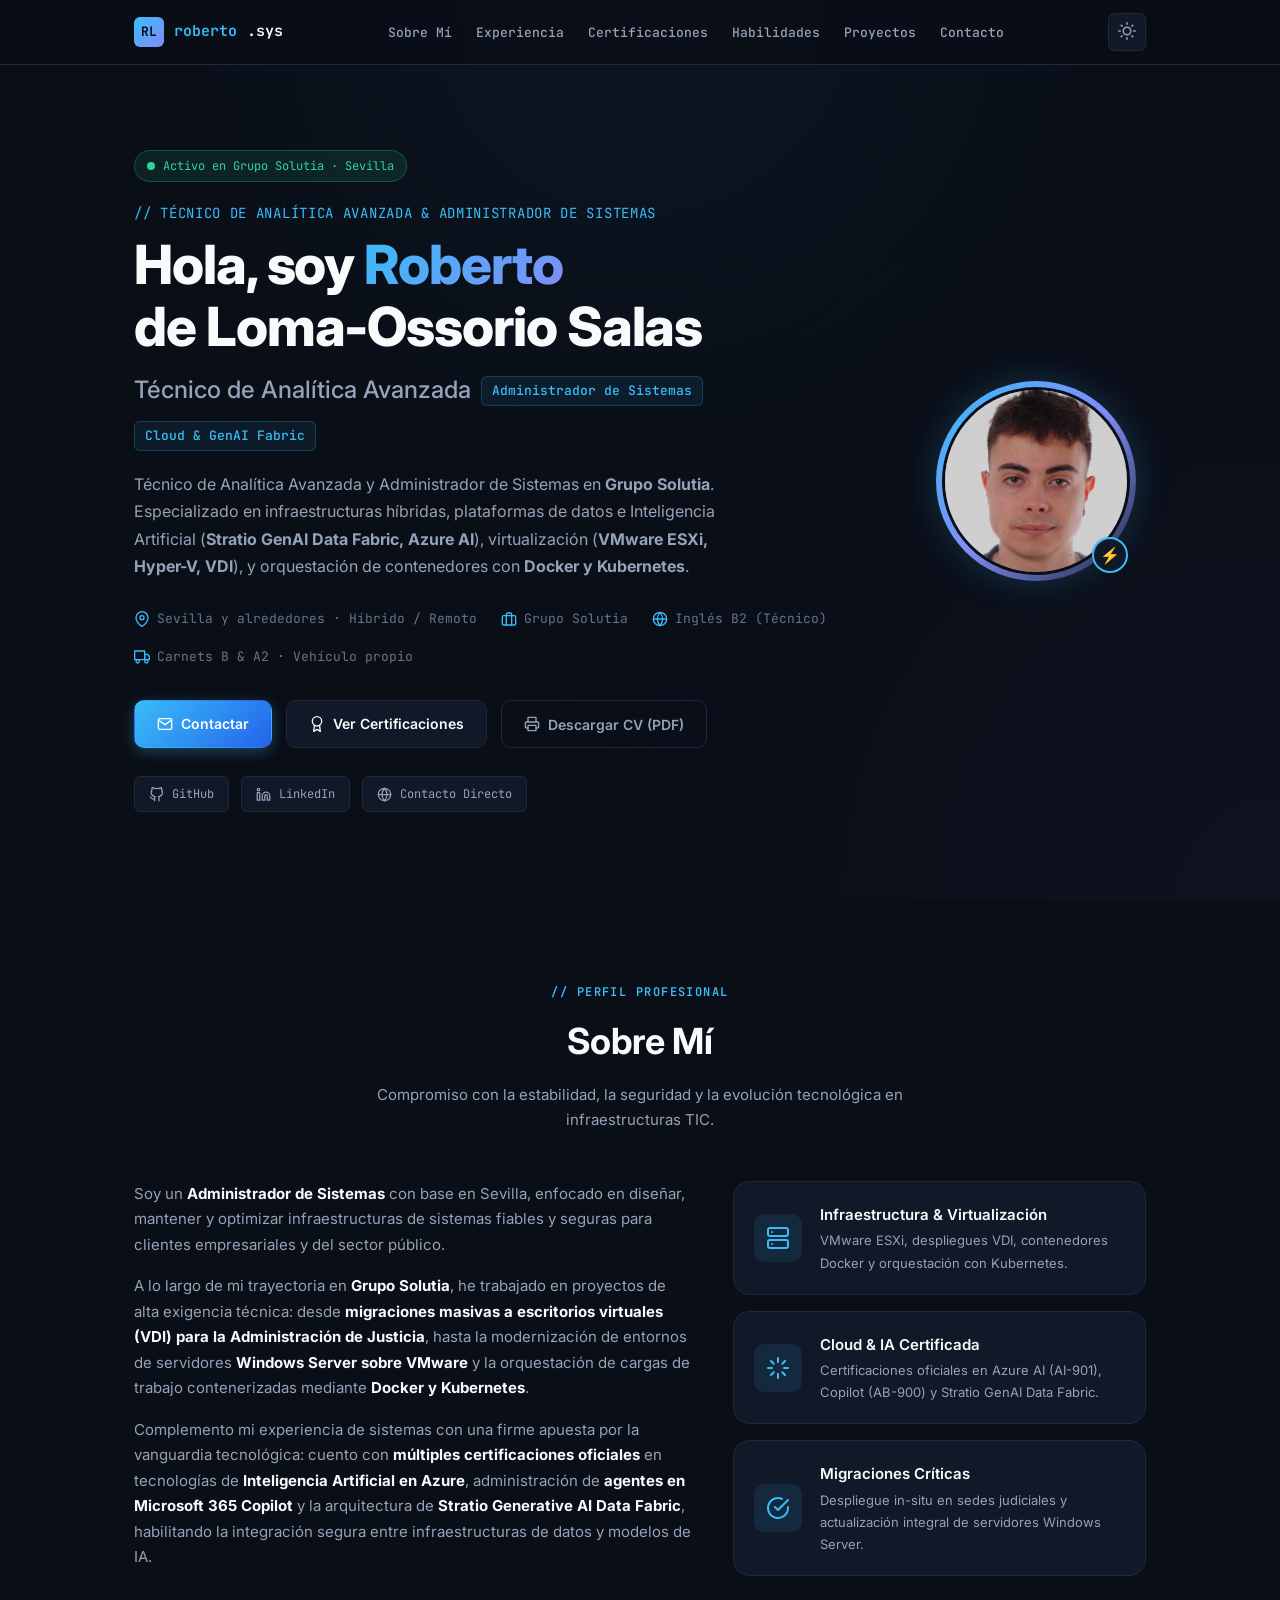
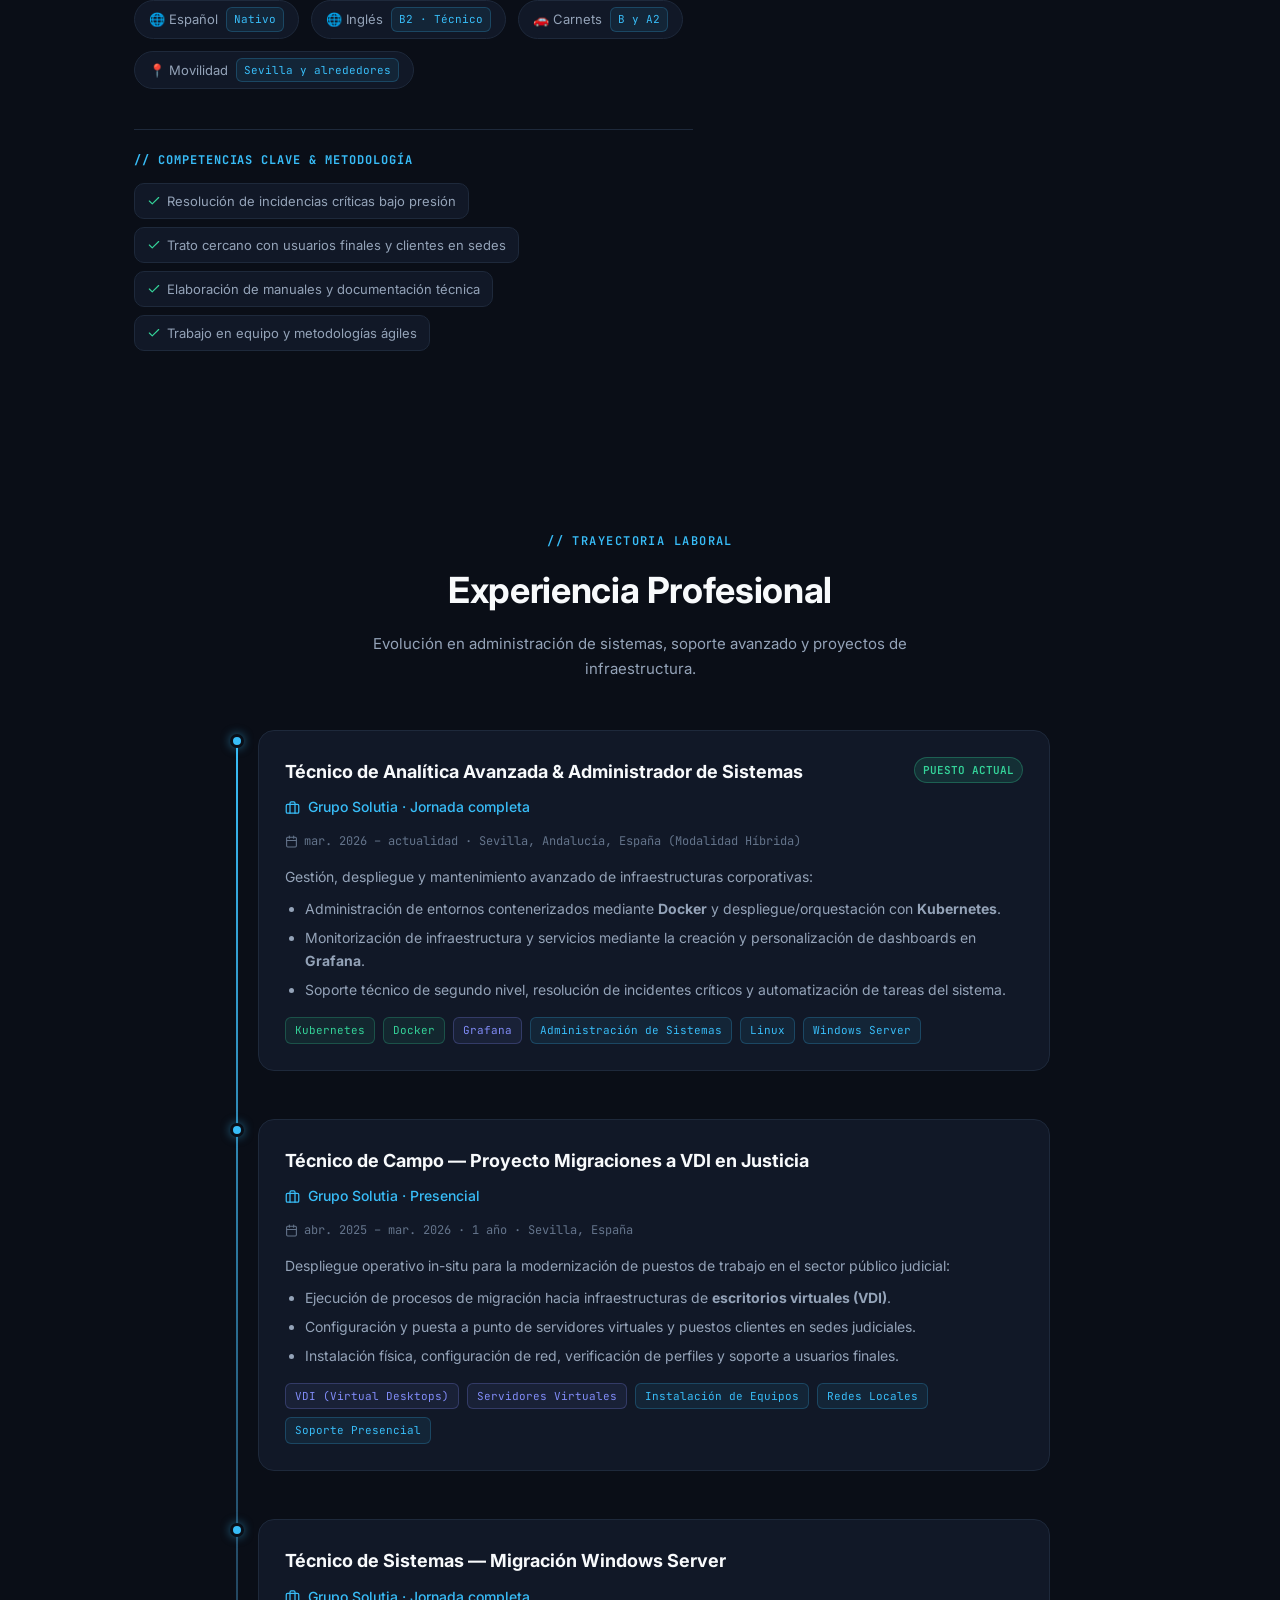
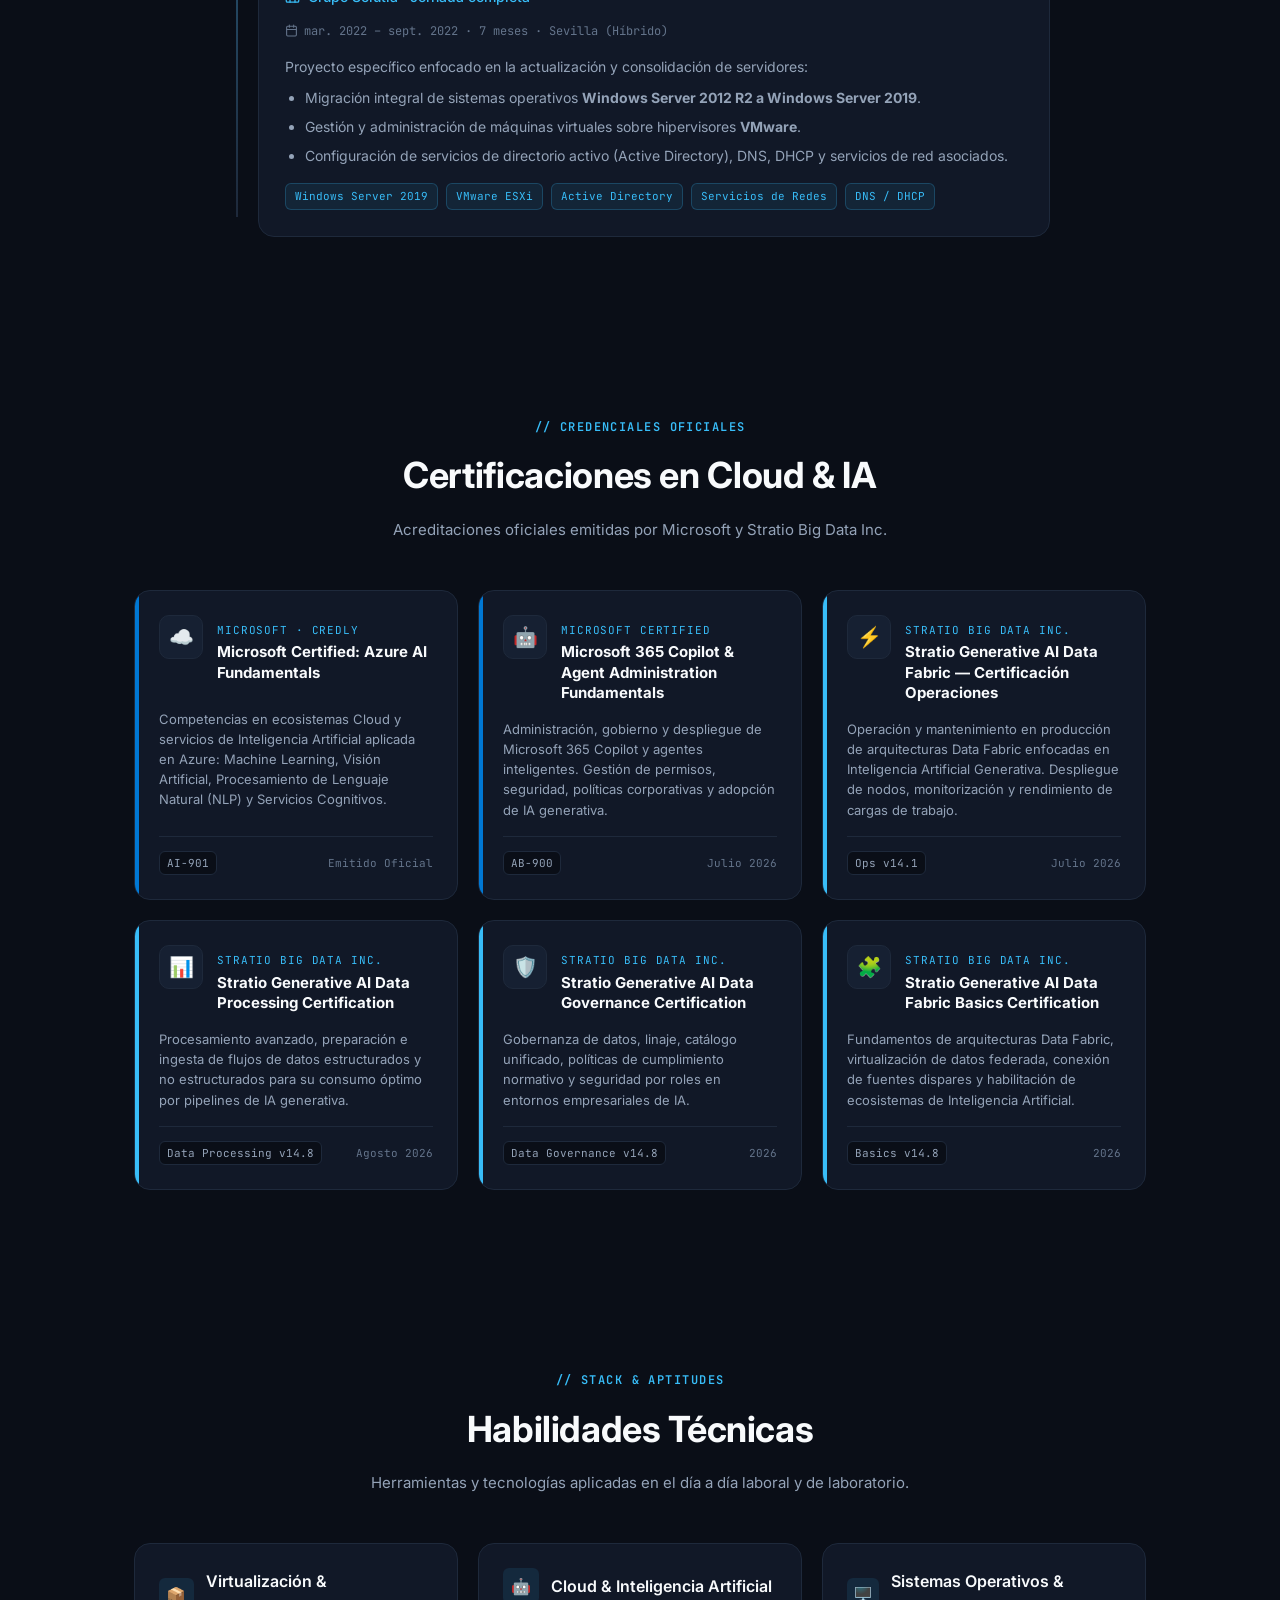
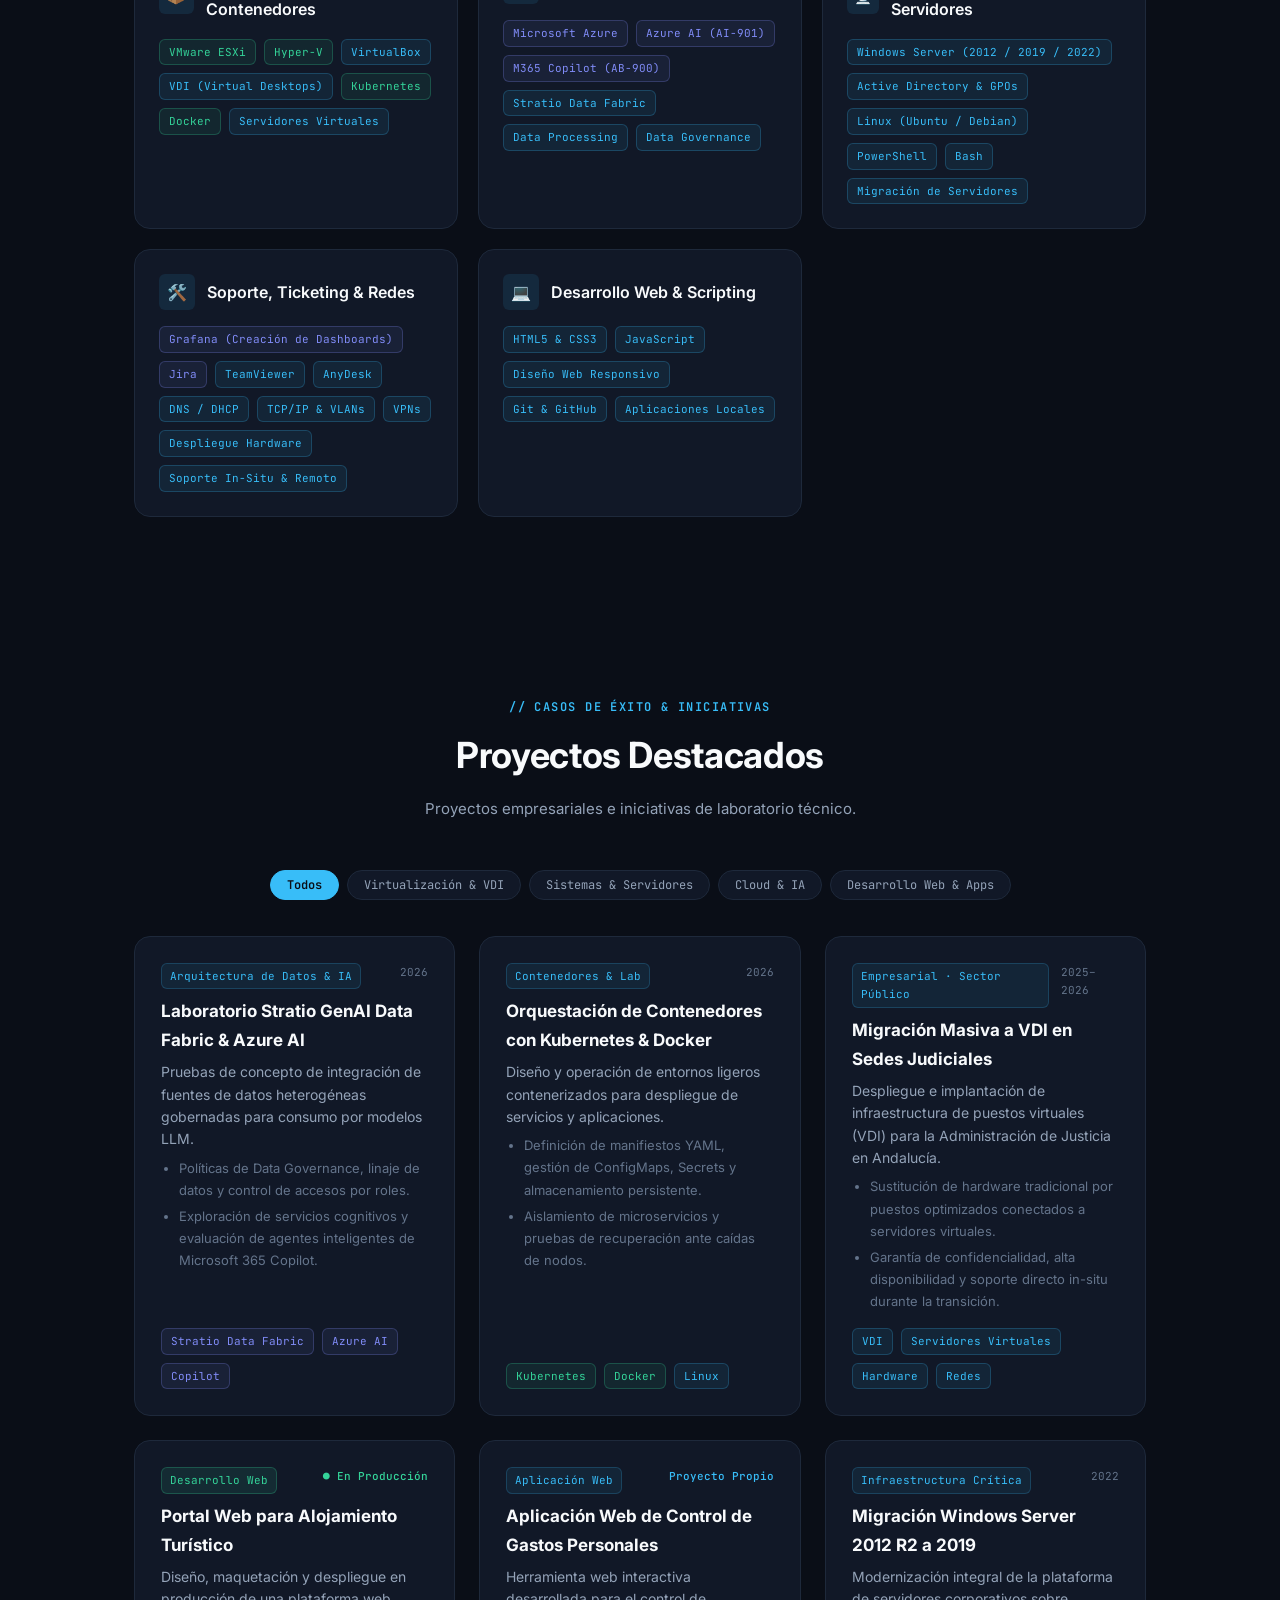
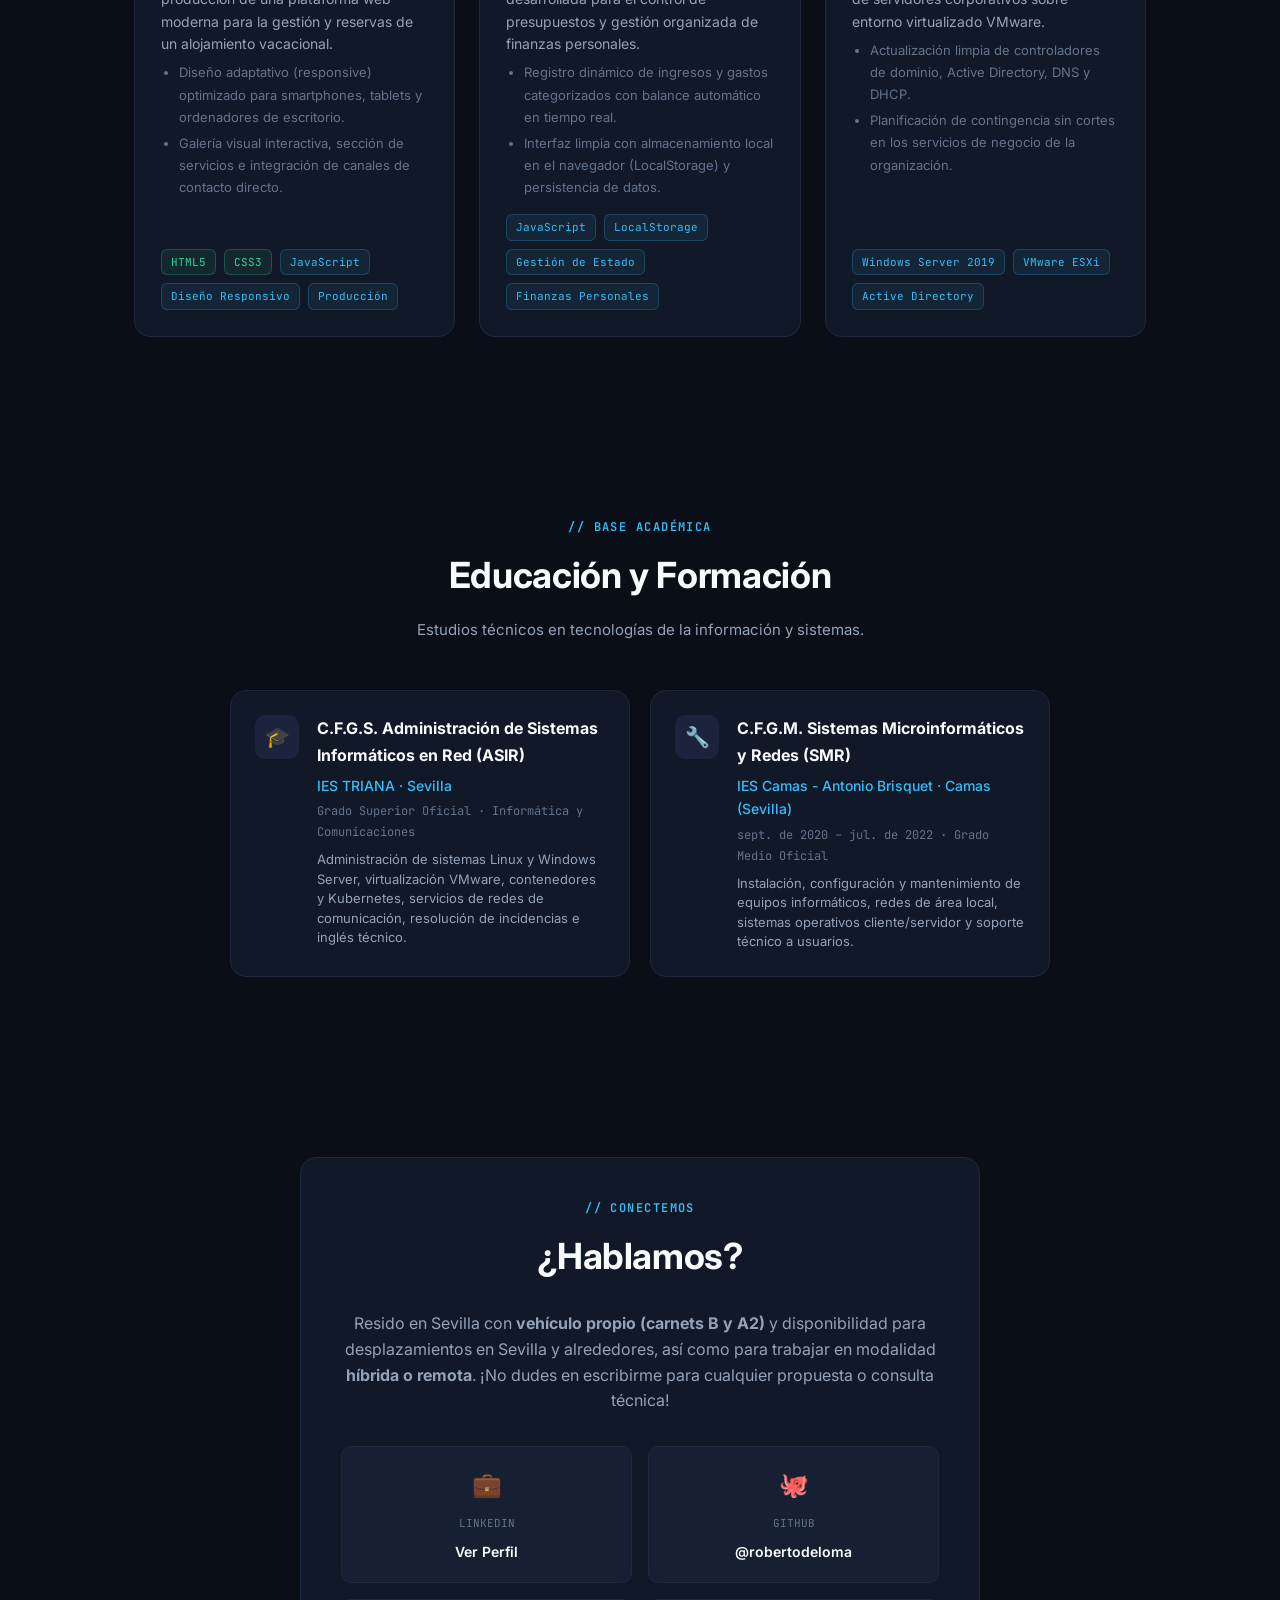
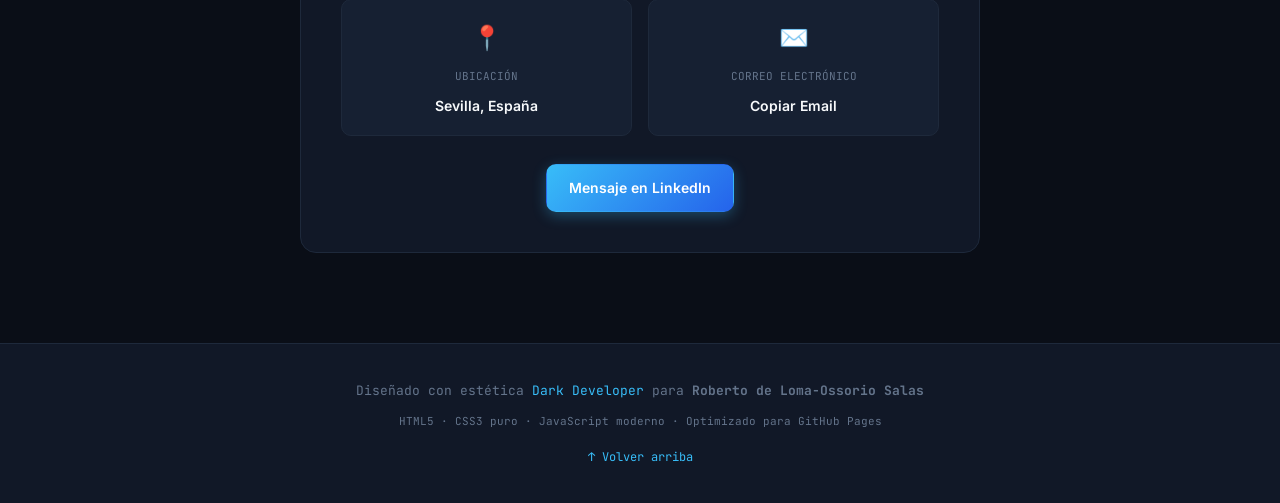
==== commit cba24f80: "Fix print white text on strong tags, remove dates from web projects, update Grafana dashboards" ====
--- a/index.html
+++ b/index.html
@@ -371,17 +371,17 @@
                 Gestión, despliegue y mantenimiento avanzado de infraestructuras corporativas:
                 <ul>
                   <li>Administración de entornos contenerizados mediante <strong>Docker</strong> y despliegue/orquestación con <strong>Kubernetes</strong>.</li>
+                  <li>Monitorización de infraestructura y servicios mediante la creación y personalización de dashboards en <strong>Grafana</strong>.</li>
                   <li>Soporte técnico de segundo nivel, resolución de incidentes críticos y automatización de tareas del sistema.</li>
-                  <li>Monitorización y aseguramiento de la alta disponibilidad de servicios y servidores.</li>
                 </ul>
               </div>
               <div class="skills-tags">
                 <span class="tag tag-emerald">Kubernetes</span>
                 <span class="tag tag-emerald">Docker</span>
+                <span class="tag tag-indigo">Grafana</span>
                 <span class="tag">Administración de Sistemas</span>
                 <span class="tag">Linux</span>
                 <span class="tag">Windows Server</span>
-                <span class="tag">Cloud Computing</span>
               </div>
             </div>
           </div>
@@ -672,7 +672,7 @@
               <h3 class="skill-cat-title">Soporte, Ticketing &amp; Redes</h3>
             </div>
             <div class="skill-cat-list">
-              <span class="tag tag-indigo">Grafana</span>
+              <span class="tag tag-indigo">Grafana (Creación de Dashboards)</span>
               <span class="tag tag-indigo">Jira</span>
               <span class="tag">TeamViewer</span>
               <span class="tag">AnyDesk</span>
@@ -795,12 +795,12 @@
             </div>
           </div>
 
-          <!-- Project 4 (2025) -->
+          <!-- Project 4 -->
           <div class="project-card" data-category="dev">
             <div>
               <div class="project-header">
-                <span class="project-badge-tag" style="background: rgba(52, 211, 153, 0.1); color: var(--accent-emerald); border-color: rgba(52, 211, 153, 0.25);">Desarrollo Web · En Producción</span>
-                <span class="mono" style="font-size: 11px; color: var(--text-muted);">2025</span>
+                <span class="project-badge-tag" style="background: rgba(52, 211, 153, 0.1); color: var(--accent-emerald); border-color: rgba(52, 211, 153, 0.25);">Desarrollo Web</span>
+                <span class="mono" style="font-size: 11px; color: var(--accent-emerald); font-weight: 500;">● En Producción</span>
               </div>
               <h3 class="project-name">Portal Web para Alojamiento Turístico</h3>
               <p class="project-desc">
@@ -820,12 +820,12 @@
             </div>
           </div>
 
-          <!-- Project 5 (2024) -->
+          <!-- Project 5 -->
           <div class="project-card" data-category="dev">
             <div>
               <div class="project-header">
-                <span class="project-badge-tag">Aplicación Web · Local</span>
-                <span class="mono" style="font-size: 11px; color: var(--text-muted);">2024</span>
+                <span class="project-badge-tag">Aplicación Web</span>
+                <span class="mono" style="font-size: 11px; color: var(--accent); font-weight: 500;">Proyecto Propio</span>
               </div>
               <h3 class="project-name">Aplicación Web de Control de Gastos Personales</h3>
               <p class="project-desc">
--- a/css/styles.css
+++ b/css/styles.css
@@ -1554,9 +1554,14 @@
     margin: 8mm 12mm;
   }
 
+  /* Universal reset for print to prevent dark-mode variable leaks */
   *, *::before, *::after {
+    color: #0f172a !important;
+    background-color: transparent !important;
+    background-image: none !important;
+    text-shadow: none !important;
     box-shadow: none !important;
-    text-shadow: none !important;
+    -webkit-text-fill-color: initial !important;
     animation: none !important;
     transition: none !important;
   }
@@ -1569,6 +1574,26 @@
     line-height: 1.35 !important;
     padding: 0 !important;
     margin: 0 !important;
+  }
+
+  strong, b, h1, h2, h3, h4, h5, h6, 
+  .print-name, .timeline-role, .cert-name, 
+  .edu-degree, .project-name, .skill-cat-title {
+    color: #000000 !important;
+    font-weight: 700 !important;
+    -webkit-text-fill-color: #000000 !important;
+  }
+
+  .about-text strong,
+  .about-text b,
+  .about-text p strong {
+    color: #000000 !important;
+    font-weight: 700 !important;
+    -webkit-text-fill-color: #000000 !important;
+  }
+
+  .about-text p {
+    color: #1e293b !important;
   }
 
   body::before,
@@ -1688,28 +1713,32 @@
 
   .lang-badge {
     font-size: 7.5pt !important;
-    padding: 1px 6px !important;
-    border: 1px solid #cbd5e1 !important;
-    background: #f8fafc !important;
+    padding: 2px 7px !important;
+    border: 1px solid #94a3b8 !important;
+    background: #f1f5f9 !important;
     color: #0f172a !important;
+    display: inline-flex !important;
   }
 
   .lang-badge span {
     font-size: 7pt !important;
-    color: #0284c7 !important;
+    color: #0369a1 !important;
     background: #e0f2fe !important;
+    font-weight: 700 !important;
+    border: 1px solid #bae6fd !important;
   }
 
   .soft-skills-block {
     margin-top: 5px !important;
     padding-top: 4px !important;
-    border-top: 1px solid #e2e8f0 !important;
+    border-top: 1px solid #cbd5e1 !important;
   }
 
   .soft-skills-title {
     font-size: 7.5pt !important;
     margin-bottom: 3px !important;
-    color: #0284c7 !important;
+    color: #0369a1 !important;
+    font-weight: 700 !important;
   }
 
   .soft-skills-list {
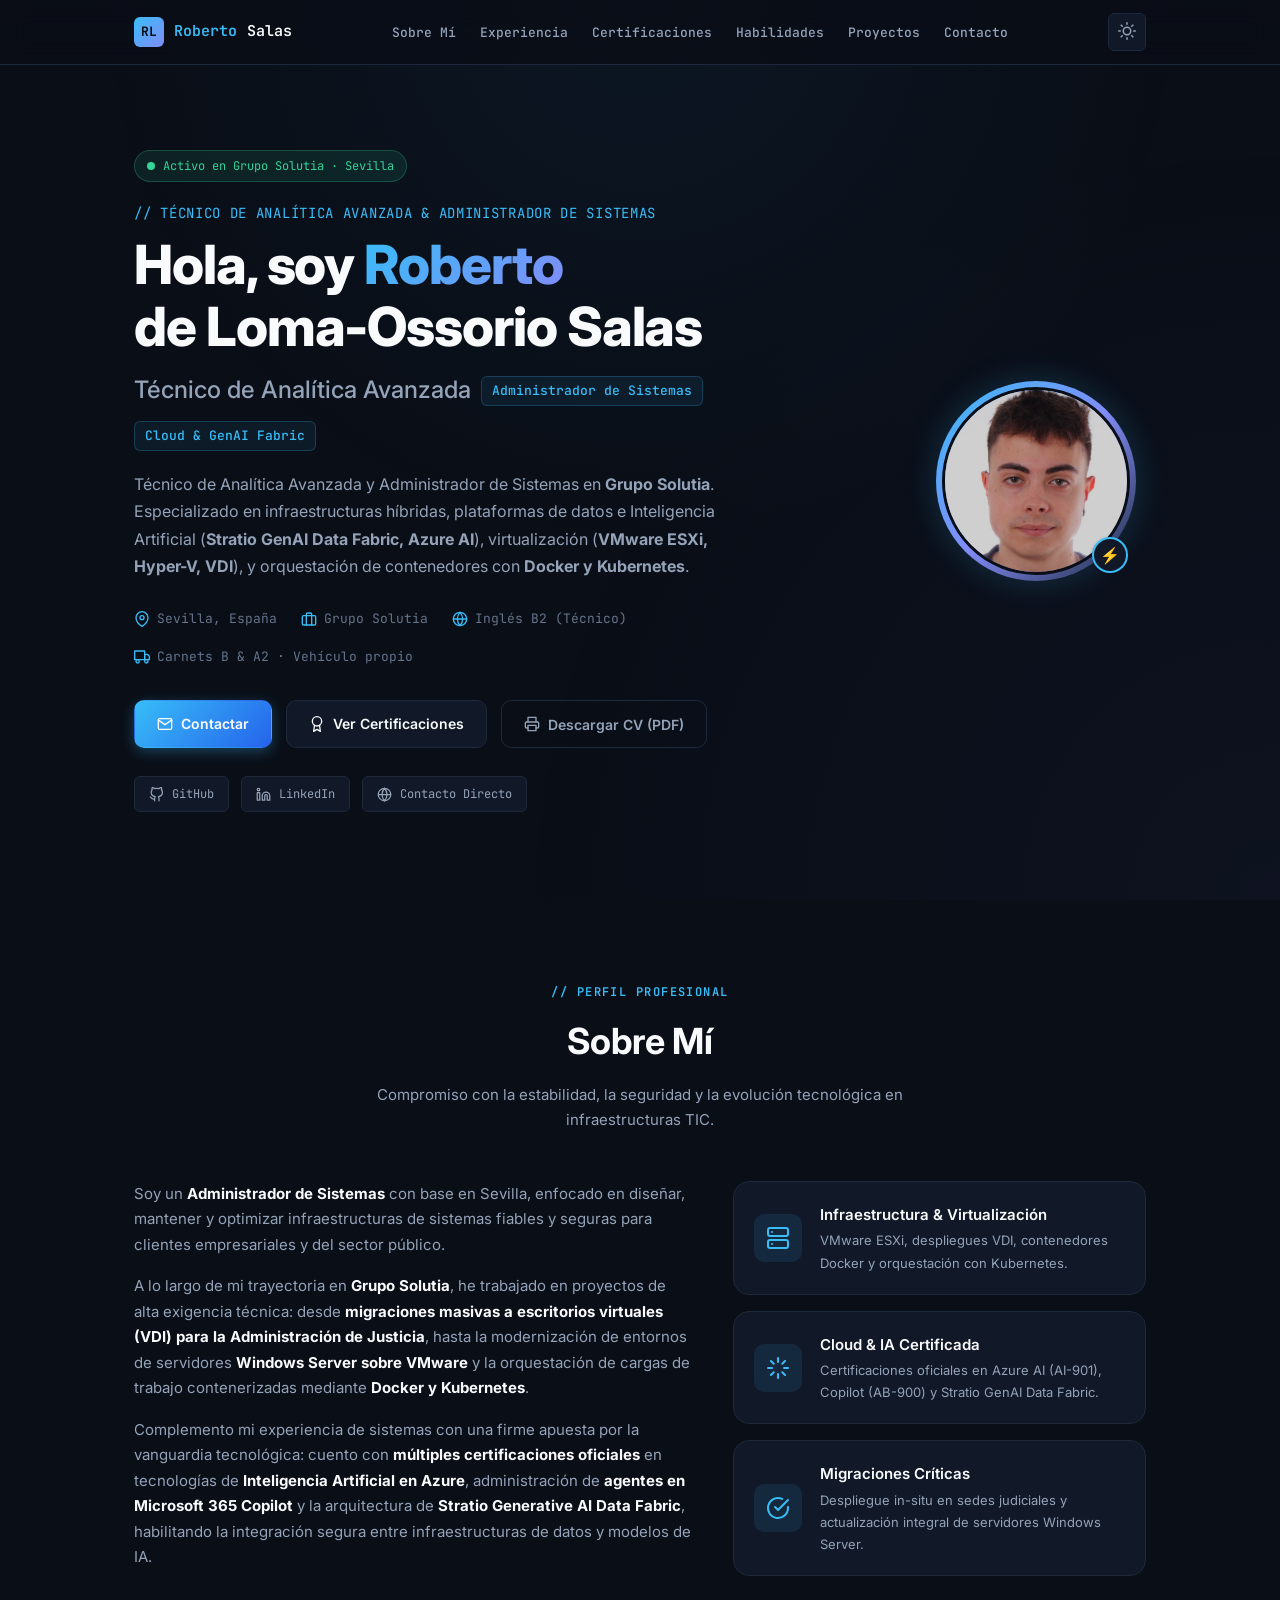
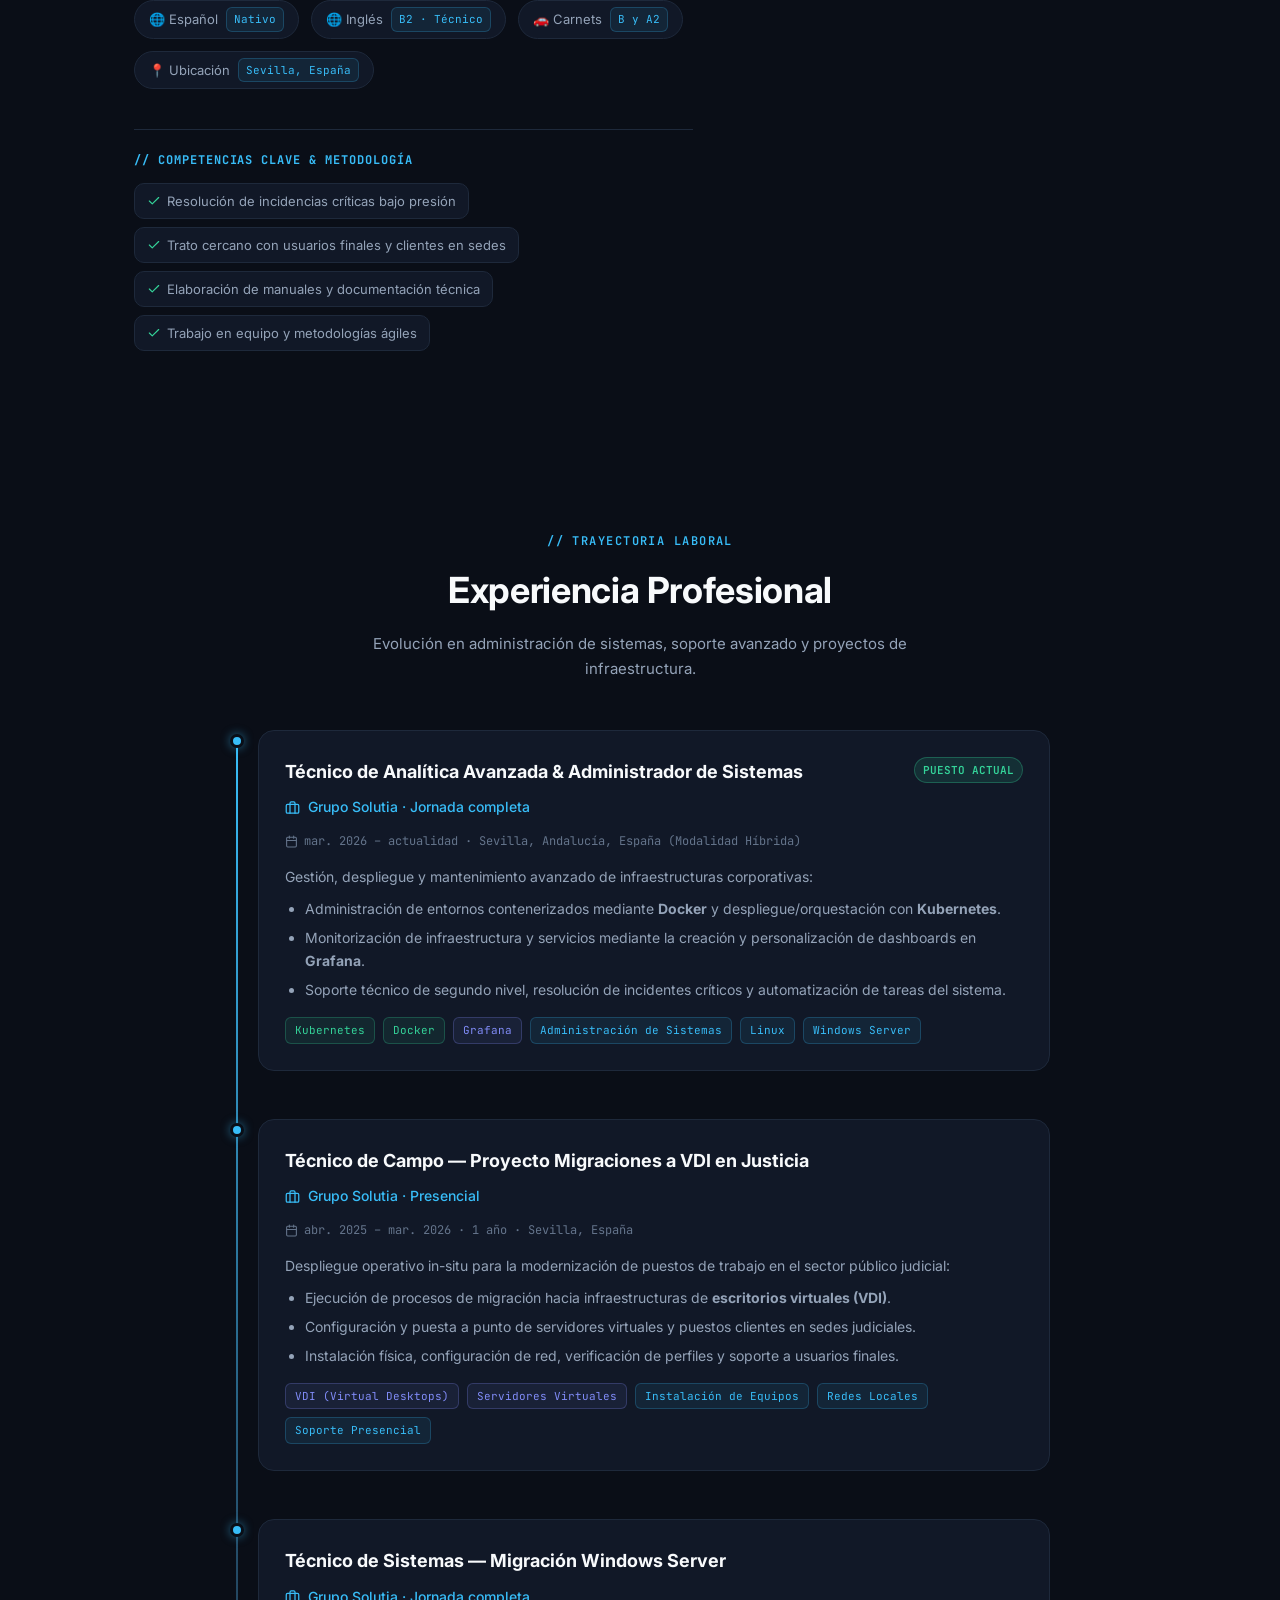
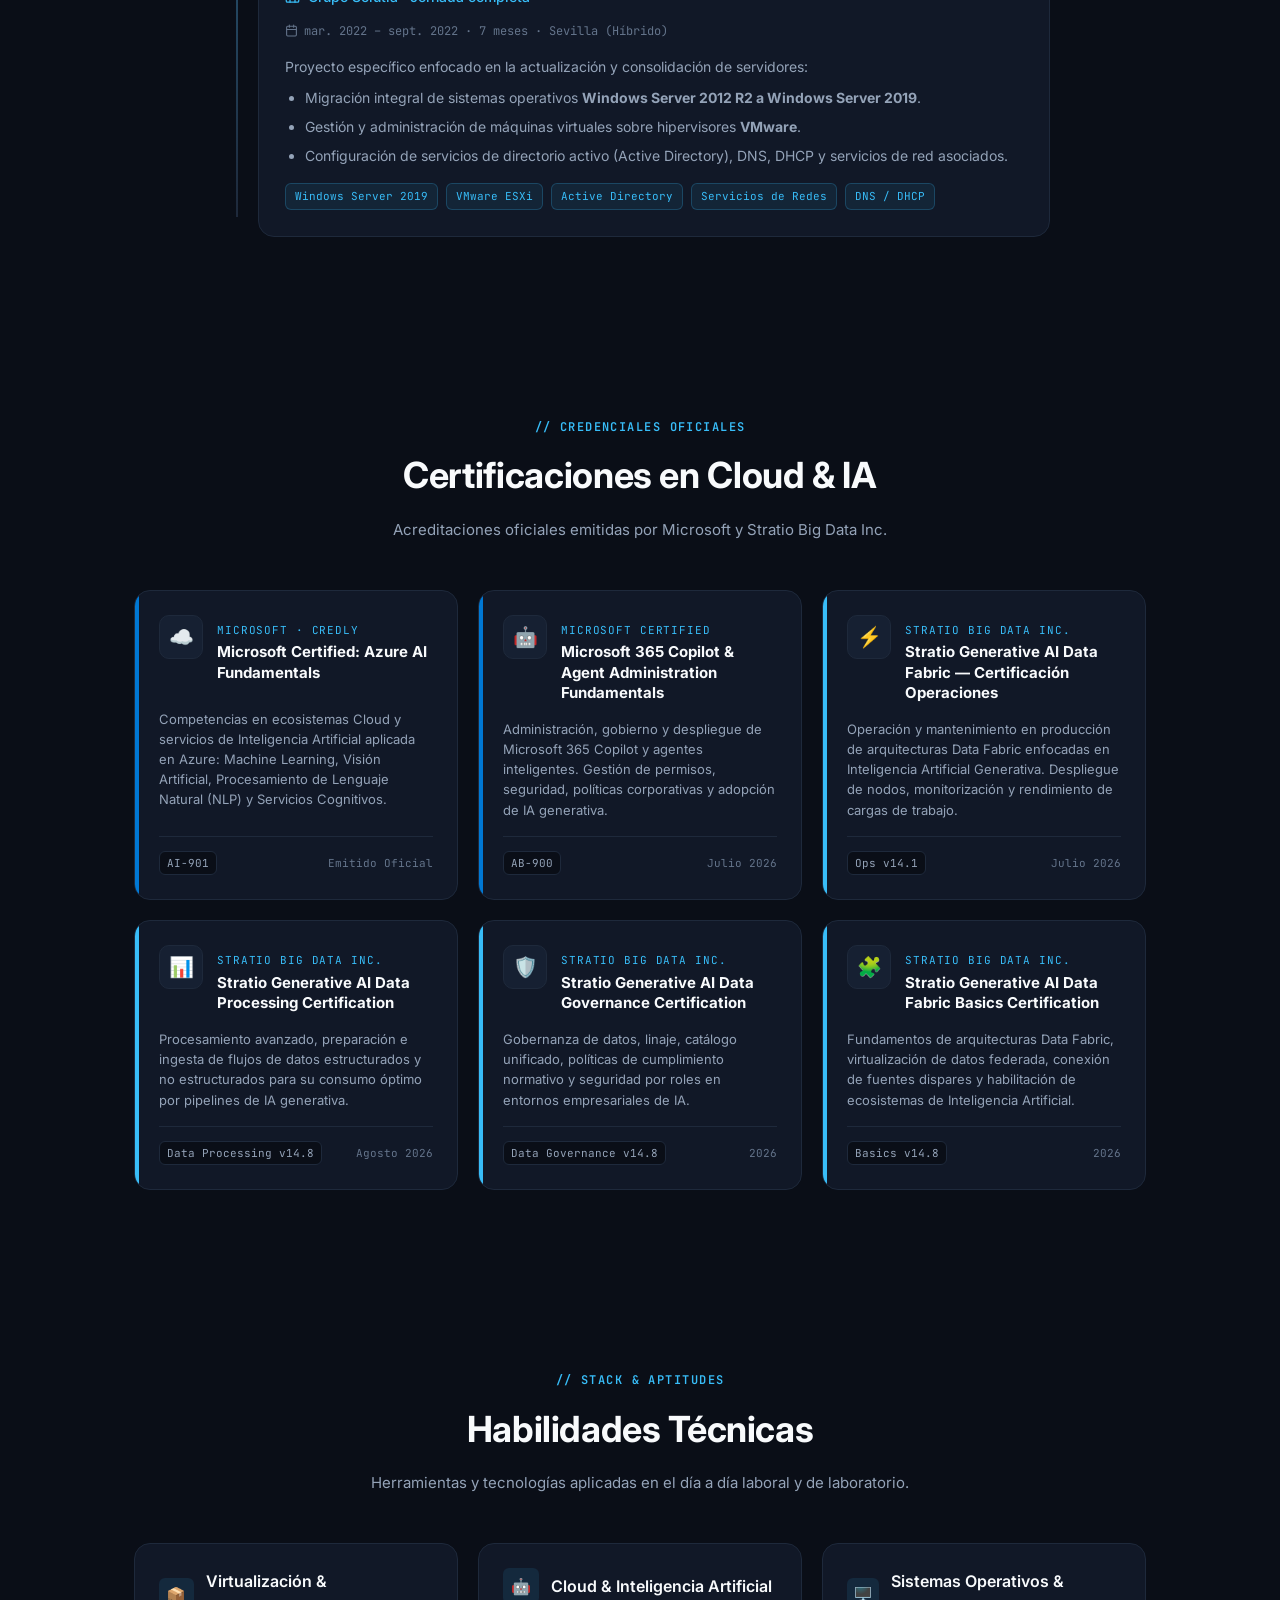
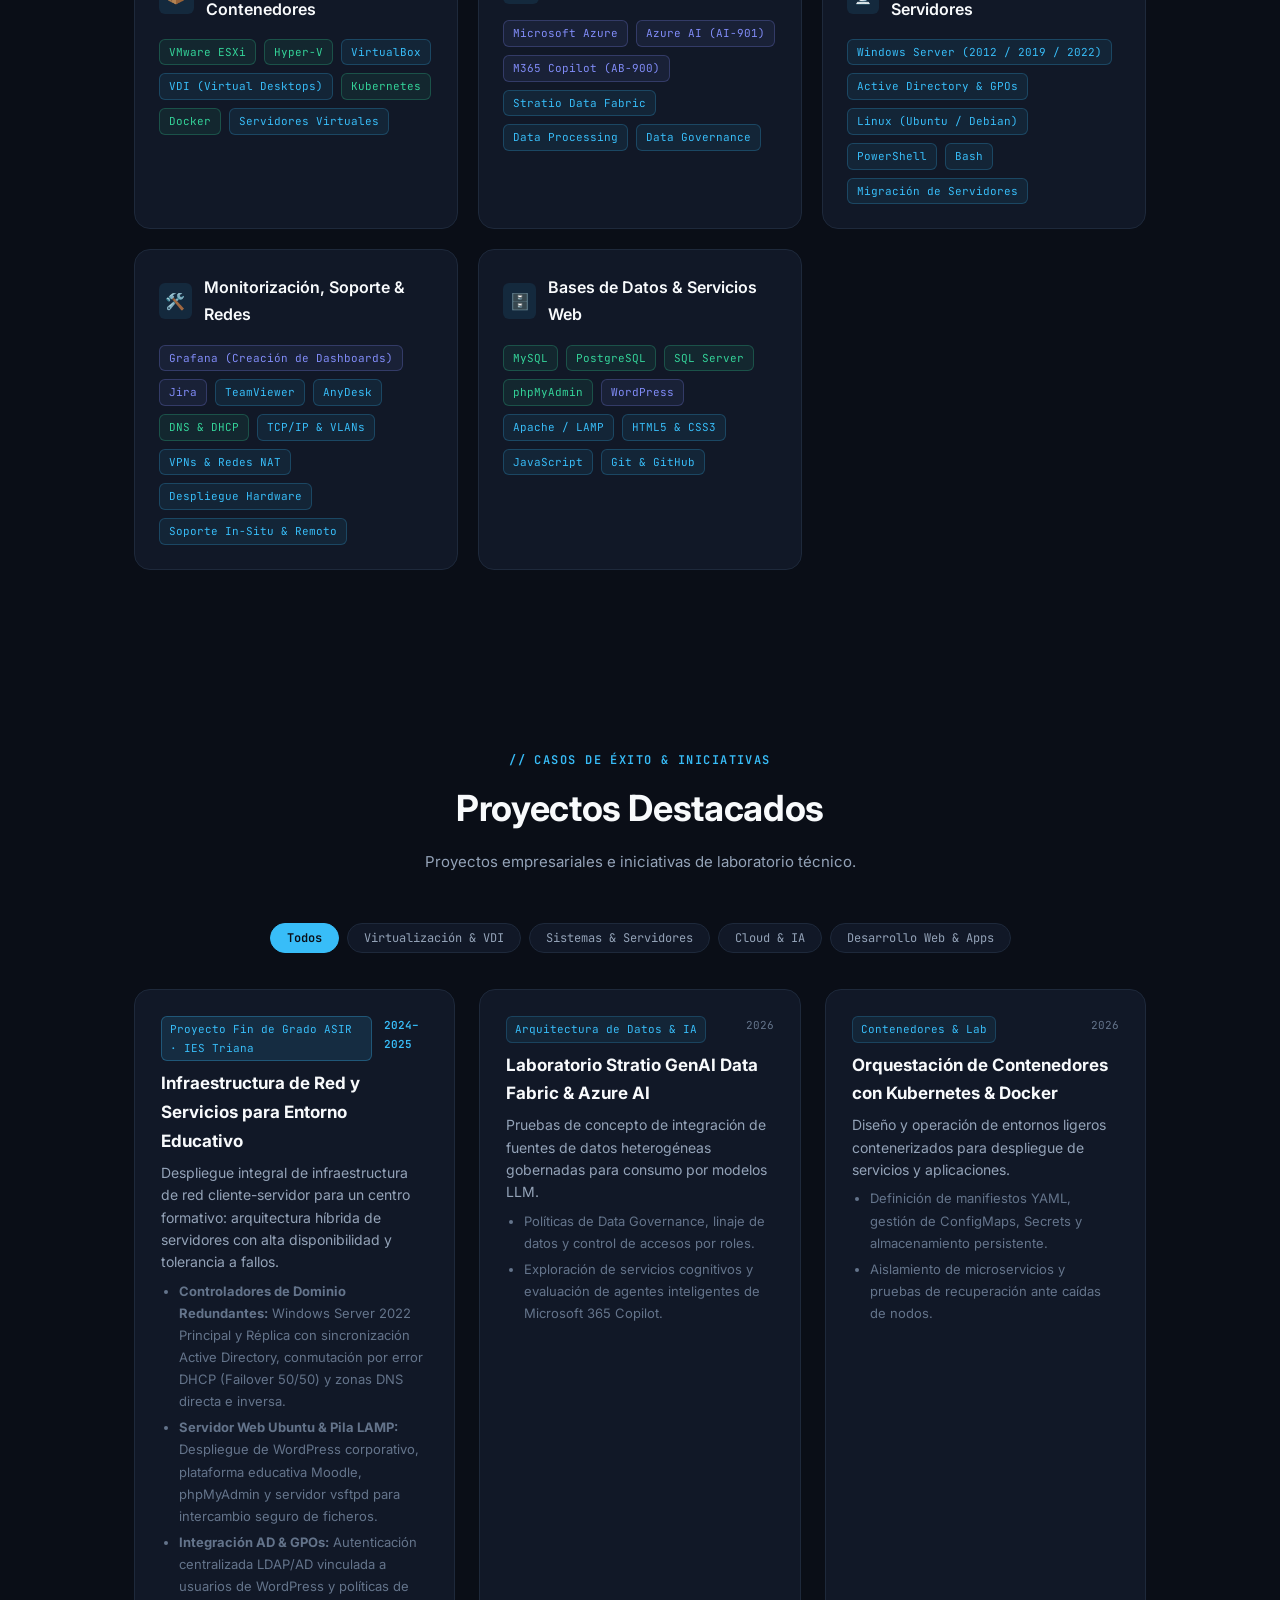
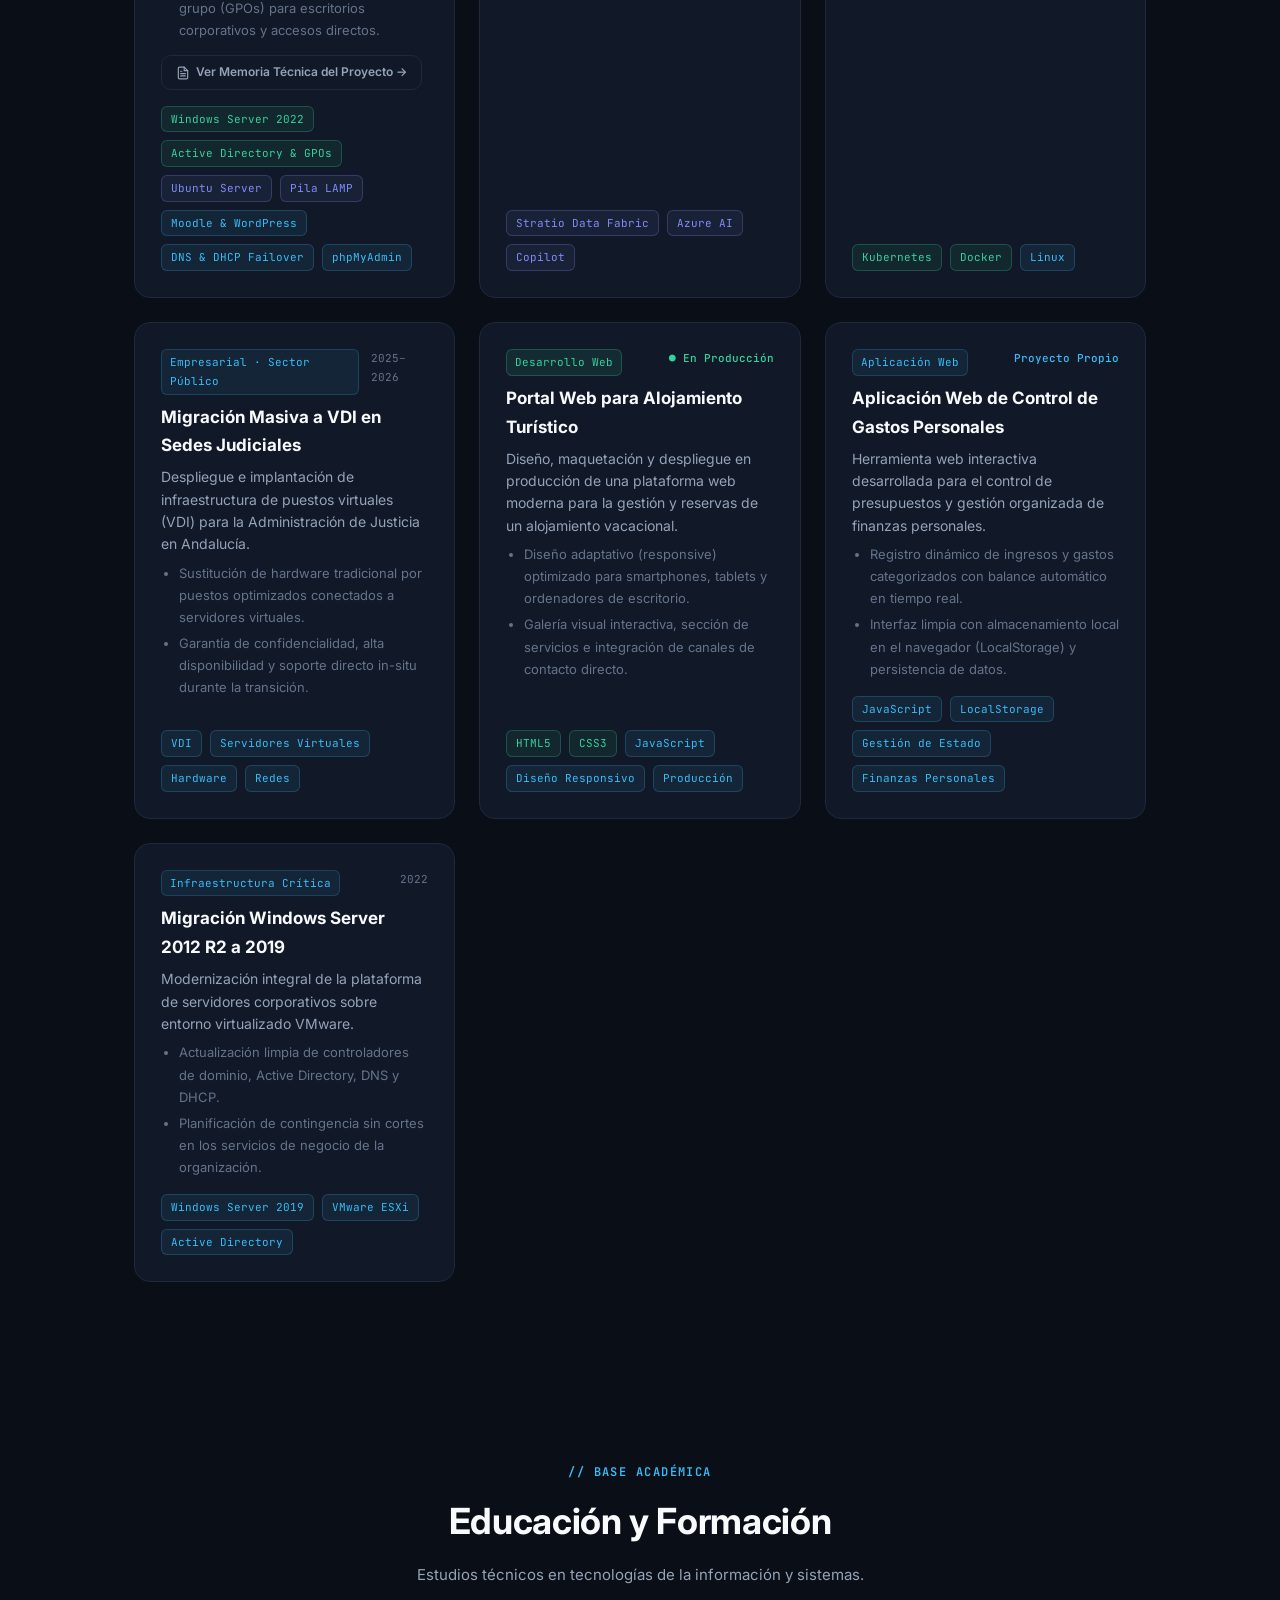
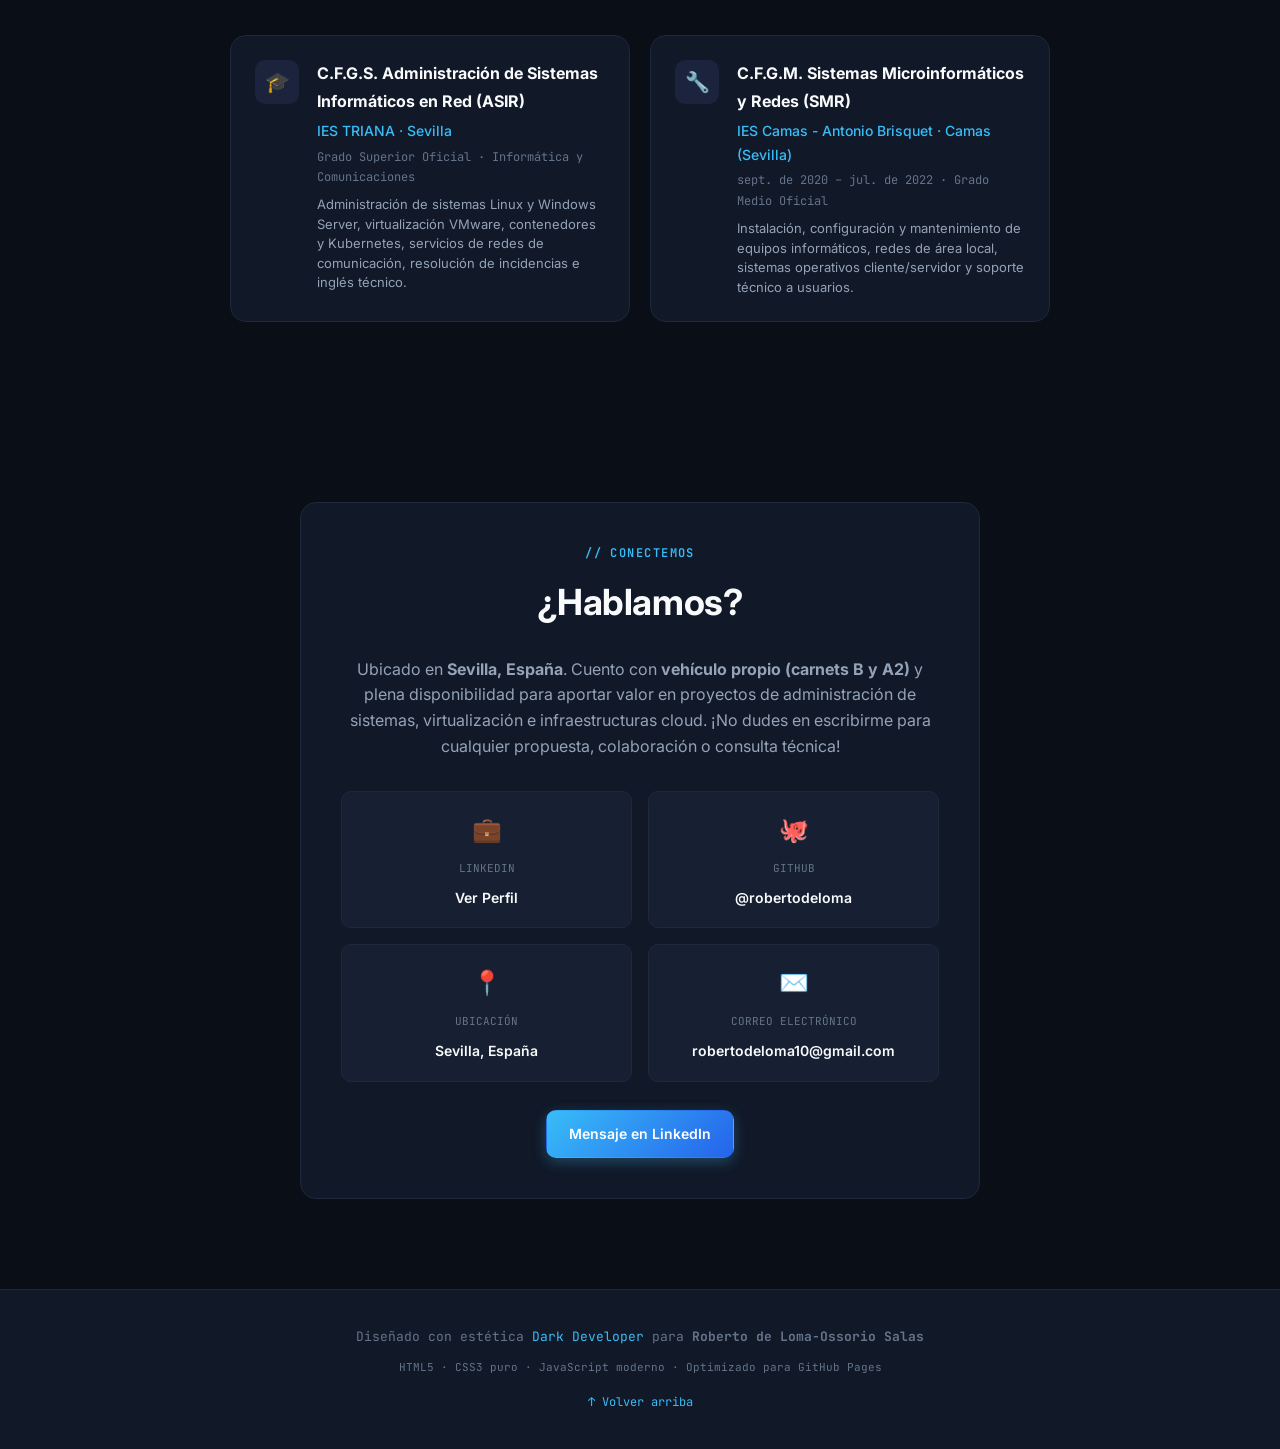
==== commit 6bed5bc3: "feat: actualizar datos de contacto, marcas tecnicas y documentacion PFG ASIR" ====
--- a/index.html
+++ b/index.html
@@ -27,7 +27,7 @@
     <div class="nav-container">
       <a href="#hero" class="logo">
         <div class="logo-icon">RL</div>
-        <span>roberto</span>.sys
+        <span>Roberto</span> Salas
       </a>
 
       <nav>
@@ -70,8 +70,8 @@
         <img src="img/avatar.png" alt="Roberto de Loma-Ossorio Salas" class="print-avatar" />
       </div>
       <div class="print-contact-bar">
-        <span>📍 Sevilla (Movilidad B / A2 · Vehículo propio)</span>
-        <span>✉️ robertodelomaossorio@gmail.com</span>
+        <span>📍 Sevilla, España</span>
+        <span>✉️ robertodeloma10@gmail.com</span>
         <span>💼 linkedin.com/in/roberto-de-loma-ossorio-salas-042647317</span>
         <span>🐙 github.com/robertodeloma</span>
         <span>🌐 robertodeloma.github.io</span>
@@ -119,7 +119,7 @@
                   <path d="M21 10c0 7-9 13-9 13s-9-6-9-13a9 9 0 0 1 18 0z"></path>
                   <circle cx="12" cy="10" r="3"></circle>
                 </svg>
-                <span>Sevilla y alrededores · Híbrido / Remoto</span>
+                <span>Sevilla, España</span>
               </div>
               <div class="hero-meta-item">
                 <svg width="16" height="16" viewBox="0 0 24 24" fill="none" stroke="currentColor" stroke-width="2" stroke-linecap="round" stroke-linejoin="round">
@@ -257,7 +257,7 @@
                 🚗 Carnets <span>B y A2</span>
               </div>
               <div class="lang-badge">
-                📍 Movilidad <span>Sevilla y alrededores</span>
+                📍 Ubicación <span>Sevilla, España</span>
               </div>
             </div>
 
@@ -669,16 +669,16 @@
           <div class="skill-category-card">
             <div class="skill-cat-header">
               <div class="skill-cat-icon">🛠️</div>
-              <h3 class="skill-cat-title">Soporte, Ticketing &amp; Redes</h3>
+              <h3 class="skill-cat-title">Monitorización, Soporte &amp; Redes</h3>
             </div>
             <div class="skill-cat-list">
               <span class="tag tag-indigo">Grafana (Creación de Dashboards)</span>
               <span class="tag tag-indigo">Jira</span>
               <span class="tag">TeamViewer</span>
               <span class="tag">AnyDesk</span>
-              <span class="tag">DNS / DHCP</span>
+              <span class="tag tag-emerald">DNS &amp; DHCP</span>
               <span class="tag">TCP/IP &amp; VLANs</span>
-              <span class="tag">VPNs</span>
+              <span class="tag">VPNs &amp; Redes NAT</span>
               <span class="tag">Despliegue Hardware</span>
               <span class="tag">Soporte In-Situ &amp; Remoto</span>
             </div>
@@ -687,15 +687,19 @@
           <!-- Cat 5 -->
           <div class="skill-category-card">
             <div class="skill-cat-header">
-              <div class="skill-cat-icon">💻</div>
-              <h3 class="skill-cat-title">Desarrollo Web &amp; Scripting</h3>
+              <div class="skill-cat-icon">🗄️</div>
+              <h3 class="skill-cat-title">Bases de Datos &amp; Servicios Web</h3>
             </div>
             <div class="skill-cat-list">
+              <span class="tag tag-emerald">MySQL</span>
+              <span class="tag tag-emerald">PostgreSQL</span>
+              <span class="tag tag-emerald">SQL Server</span>
+              <span class="tag tag-emerald">phpMyAdmin</span>
+              <span class="tag tag-indigo">WordPress</span>
+              <span class="tag">Apache / LAMP</span>
               <span class="tag">HTML5 &amp; CSS3</span>
               <span class="tag">JavaScript</span>
-              <span class="tag">Diseño Web Responsivo</span>
               <span class="tag">Git &amp; GitHub</span>
-              <span class="tag">Aplicaciones Locales</span>
             </div>
           </div>
 
@@ -724,6 +728,40 @@
         </div>
 
         <div class="projects-grid">
+
+          <!-- Project 1: Proyecto Fin de Grado ASIR -->
+          <div class="project-card" data-category="sys virt dev">
+            <div>
+              <div class="project-header">
+                <span class="project-badge-tag" style="background: rgba(56, 189, 248, 0.12); color: var(--accent); border-color: rgba(56, 189, 248, 0.3);">Proyecto Fin de Grado ASIR · IES Triana</span>
+                <span class="mono" style="font-size: 11px; color: var(--accent); font-weight: 600;">2024–2025</span>
+              </div>
+              <h3 class="project-name">Infraestructura de Red y Servicios para Entorno Educativo</h3>
+              <p class="project-desc">
+                Despliegue integral de infraestructura de red cliente-servidor para un centro formativo: arquitectura híbrida de servidores con alta disponibilidad y tolerancia a fallos.
+              </p>
+              <ul class="project-bullets">
+                <li><strong>Controladores de Dominio Redundantes:</strong> Windows Server 2022 Principal y Réplica con sincronización Active Directory, conmutación por error DHCP (Failover 50/50) y zonas DNS directa e inversa.</li>
+                <li><strong>Servidor Web Ubuntu &amp; Pila LAMP:</strong> Despliegue de WordPress corporativo, plataforma educativa Moodle, phpMyAdmin y servidor vsftpd para intercambio seguro de ficheros.</li>
+                <li><strong>Integración AD &amp; GPOs:</strong> Autenticación centralizada LDAP/AD vinculada a usuarios de WordPress y políticas de grupo (GPOs) para escritorios corporativos y accesos directos.</li>
+              </ul>
+              <div style="margin-top: 14px;">
+                <a href="proyecto-asir/" class="btn btn-outline" style="font-size: 12px; padding: 6px 14px; display: inline-flex; align-items: center; gap: 6px; width: fit-content;">
+                  <svg width="14" height="14" viewBox="0 0 24 24" fill="none" stroke="currentColor" stroke-width="2" stroke-linecap="round" stroke-linejoin="round"><path d="M14 2H6a2 2 0 0 0-2 2v16a2 2 0 0 0 2 2h12a2 2 0 0 0 2-2V8z"></path><polyline points="14 2 14 8 20 8"></polyline><line x1="16" y1="13" x2="8" y2="13"></line><line x1="16" y1="17" x2="8" y2="17"></line><polyline points="10 9 9 9 8 9"></polyline></svg>
+                  Ver Memoria Técnica del Proyecto →
+                </a>
+              </div>
+            </div>
+            <div class="skills-tags">
+              <span class="tag tag-emerald">Windows Server 2022</span>
+              <span class="tag tag-emerald">Active Directory &amp; GPOs</span>
+              <span class="tag tag-indigo">Ubuntu Server</span>
+              <span class="tag tag-indigo">Pila LAMP</span>
+              <span class="tag">Moodle &amp; WordPress</span>
+              <span class="tag">DNS &amp; DHCP Failover</span>
+              <span class="tag">phpMyAdmin</span>
+            </div>
+          </div>
 
           <!-- Project 1 (2026) -->
           <div class="project-card" data-category="cloud-ai">
@@ -926,9 +964,9 @@
           </div>
 
           <p class="contact-desc">
-            Resido en Sevilla con <strong>vehículo propio (carnets B y A2)</strong> y disponibilidad para desplazamientos en 
-            Sevilla y alrededores, así como para trabajar en modalidad <strong>híbrida o remota</strong>. 
-            ¡No dudes en escribirme para cualquier propuesta o consulta técnica!
+            Ubicado en <strong>Sevilla, España</strong>. Cuento con <strong>vehículo propio (carnets B y A2)</strong> 
+            y plena disponibilidad para aportar valor en proyectos de administración de sistemas, virtualización e infraestructuras cloud. 
+            ¡No dudes en escribirme para cualquier propuesta, colaboración o consulta técnica!
           </p>
 
           <div class="contact-channels">
@@ -954,10 +992,10 @@
             </div>
 
             <!-- Email direct / copy -->
-            <a href="#" id="copy-email-btn" data-email="robertodelomaossorio@gmail.com" class="contact-card" title="Click para copiar al portapapeles">
+            <a href="mailto:robertodeloma10@gmail.com" id="copy-email-btn" data-email="robertodeloma10@gmail.com" class="contact-card" title="Click para copiar o enviar email">
               <div class="contact-card-icon">✉️</div>
               <span class="contact-card-label">Correo Electrónico</span>
-              <span class="contact-card-value">Copiar Email</span>
+              <span class="contact-card-value">robertodeloma10@gmail.com</span>
             </a>
           </div>
 
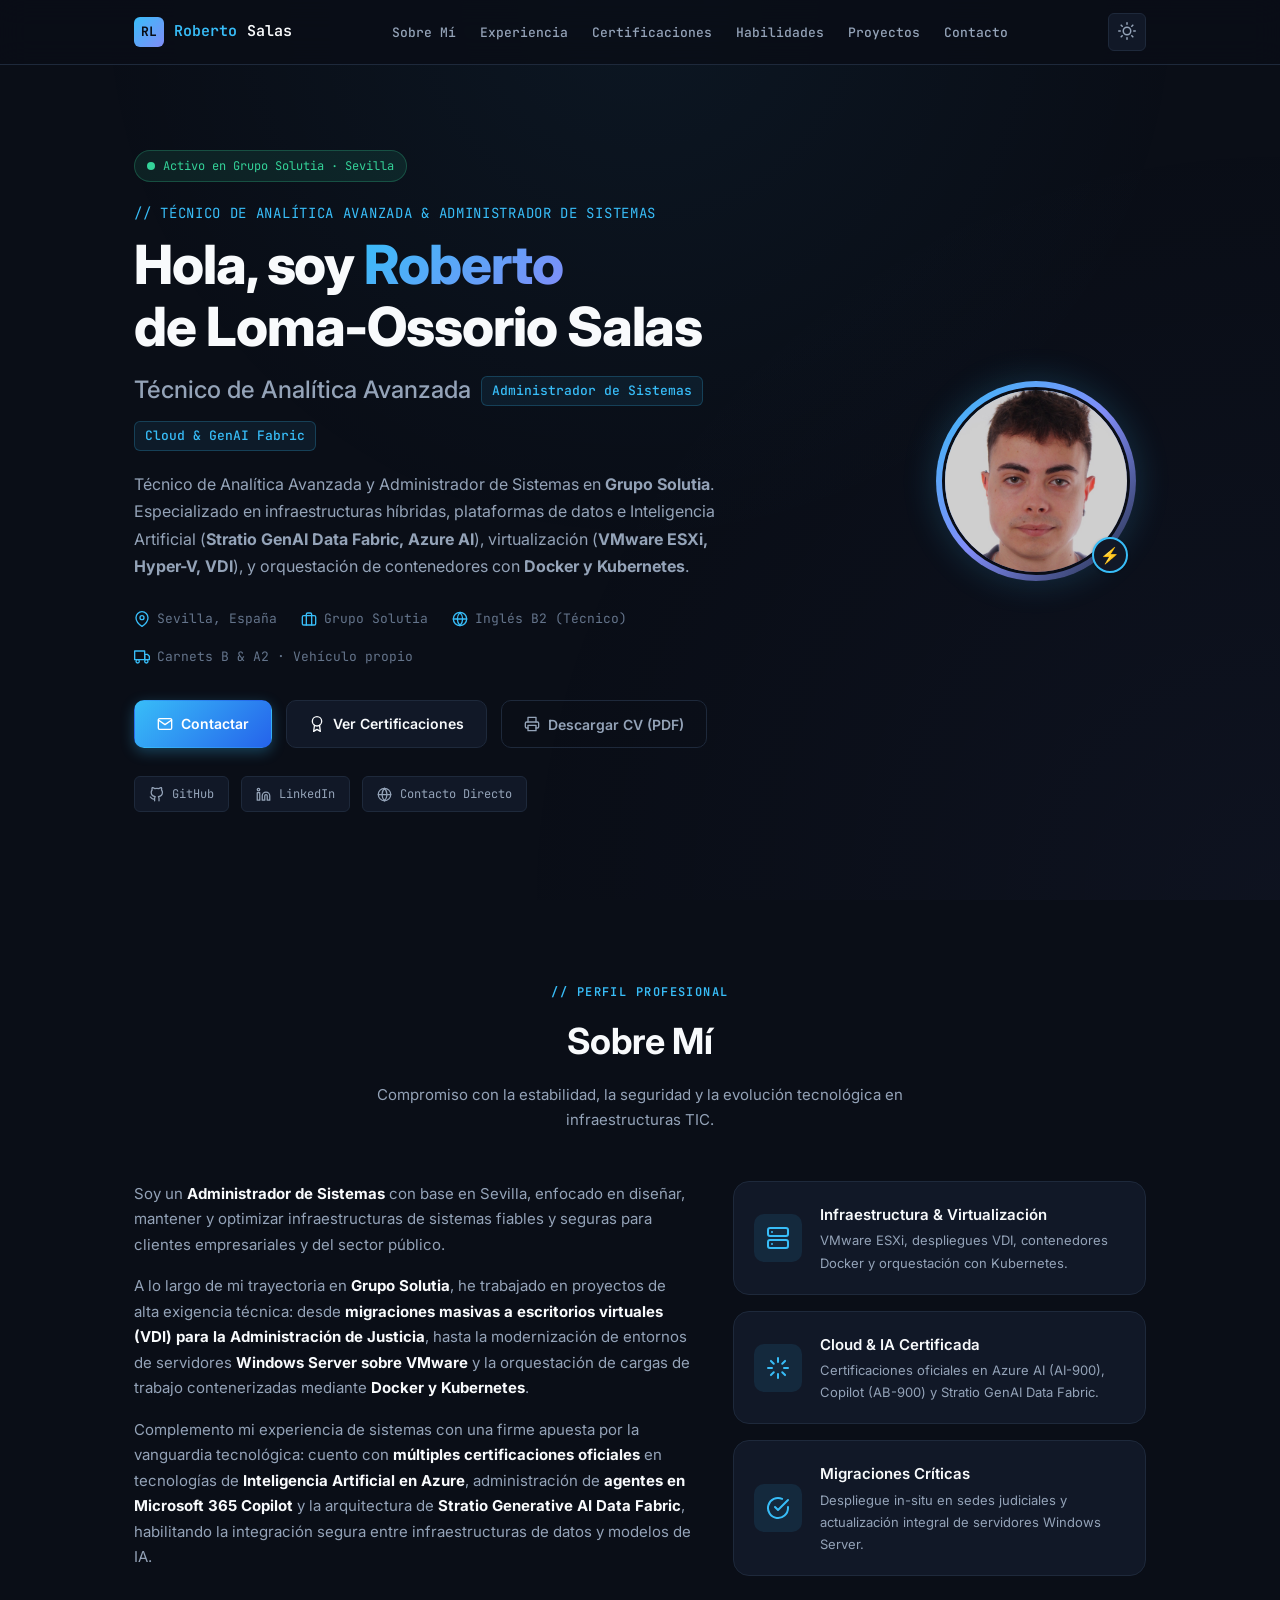
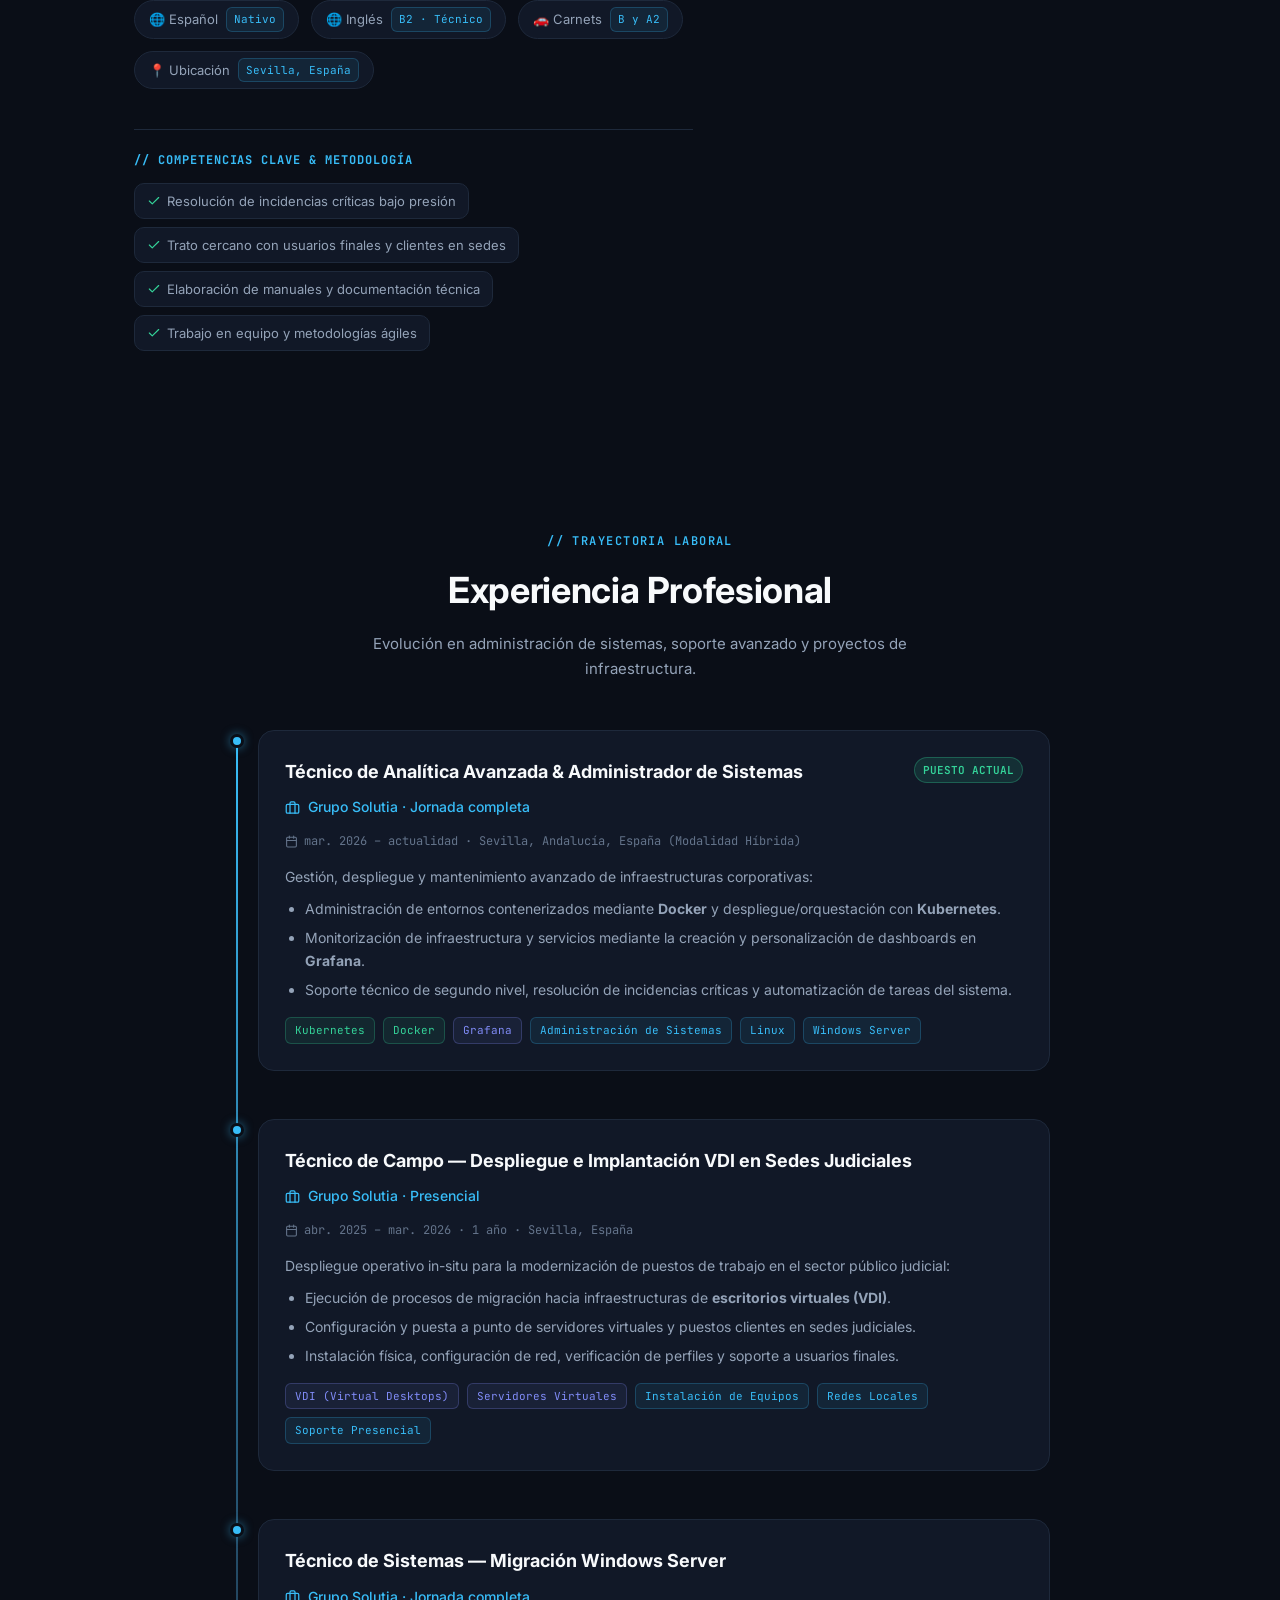
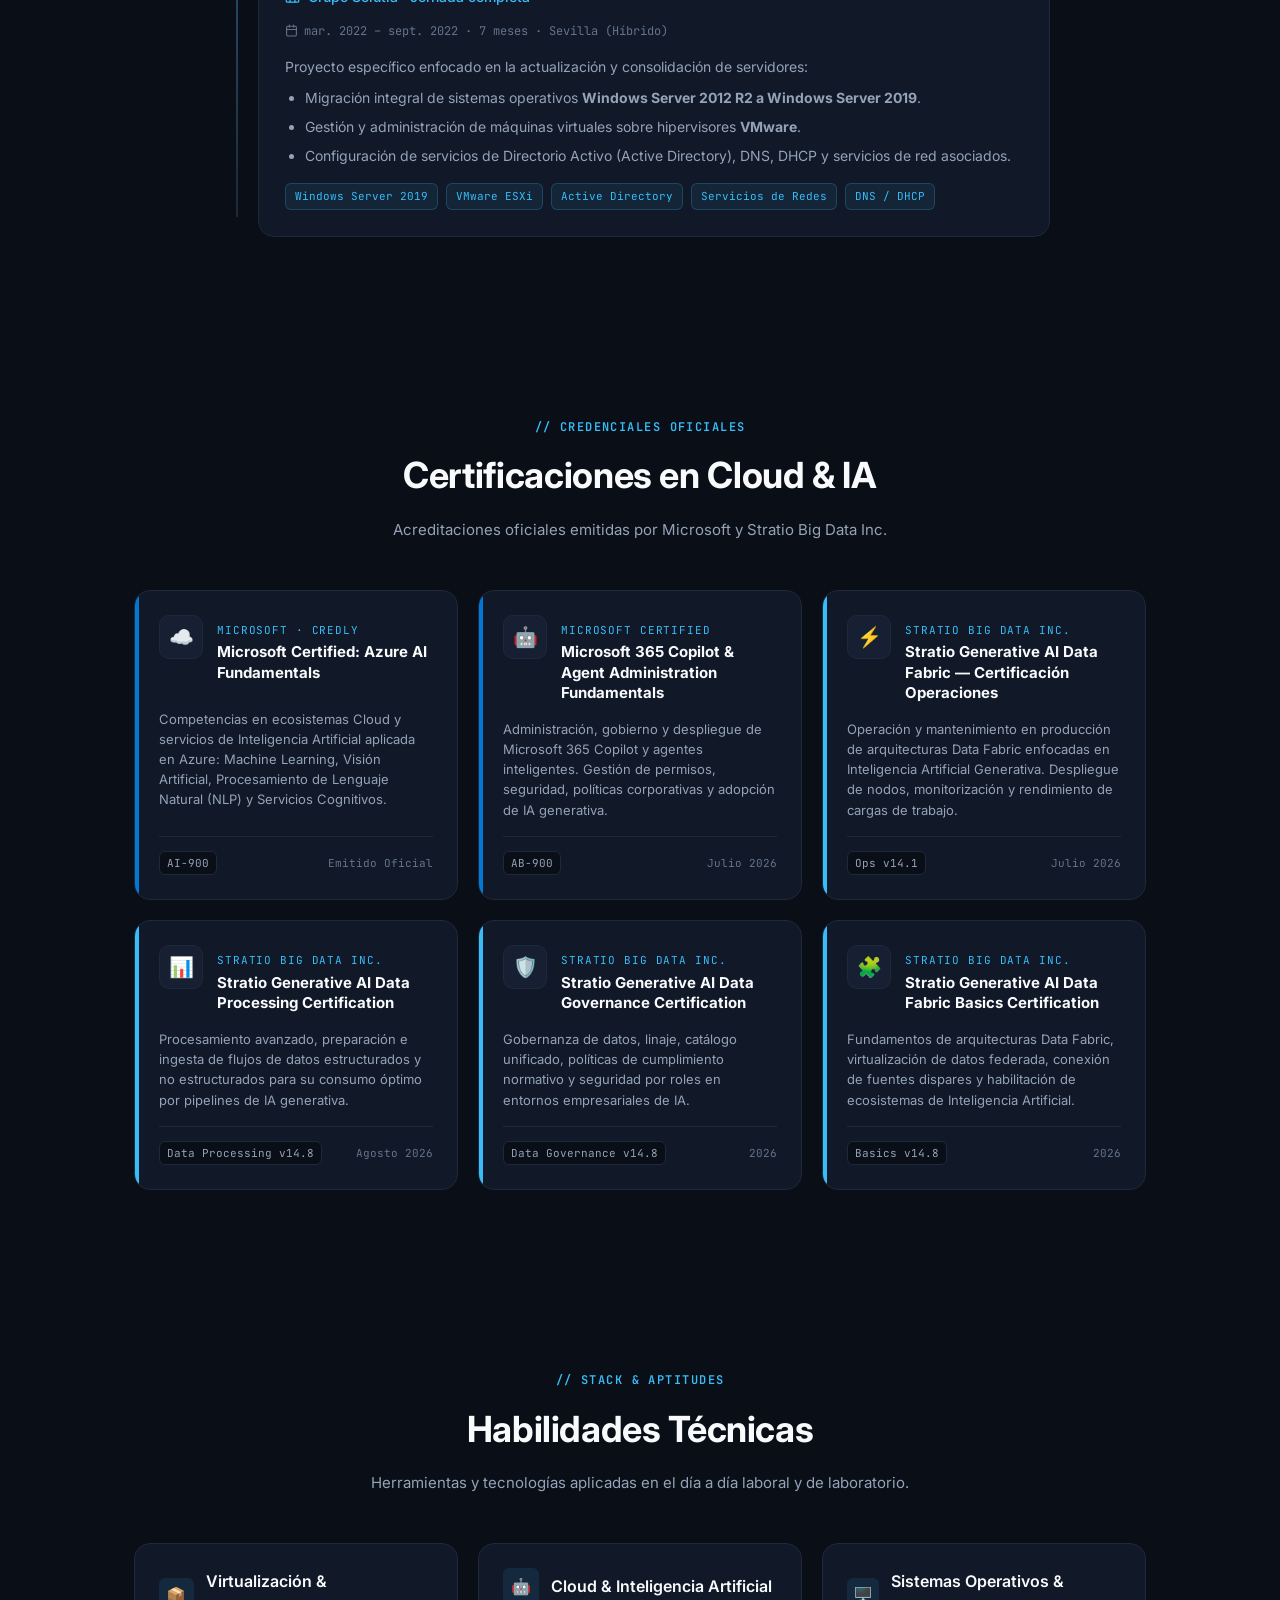
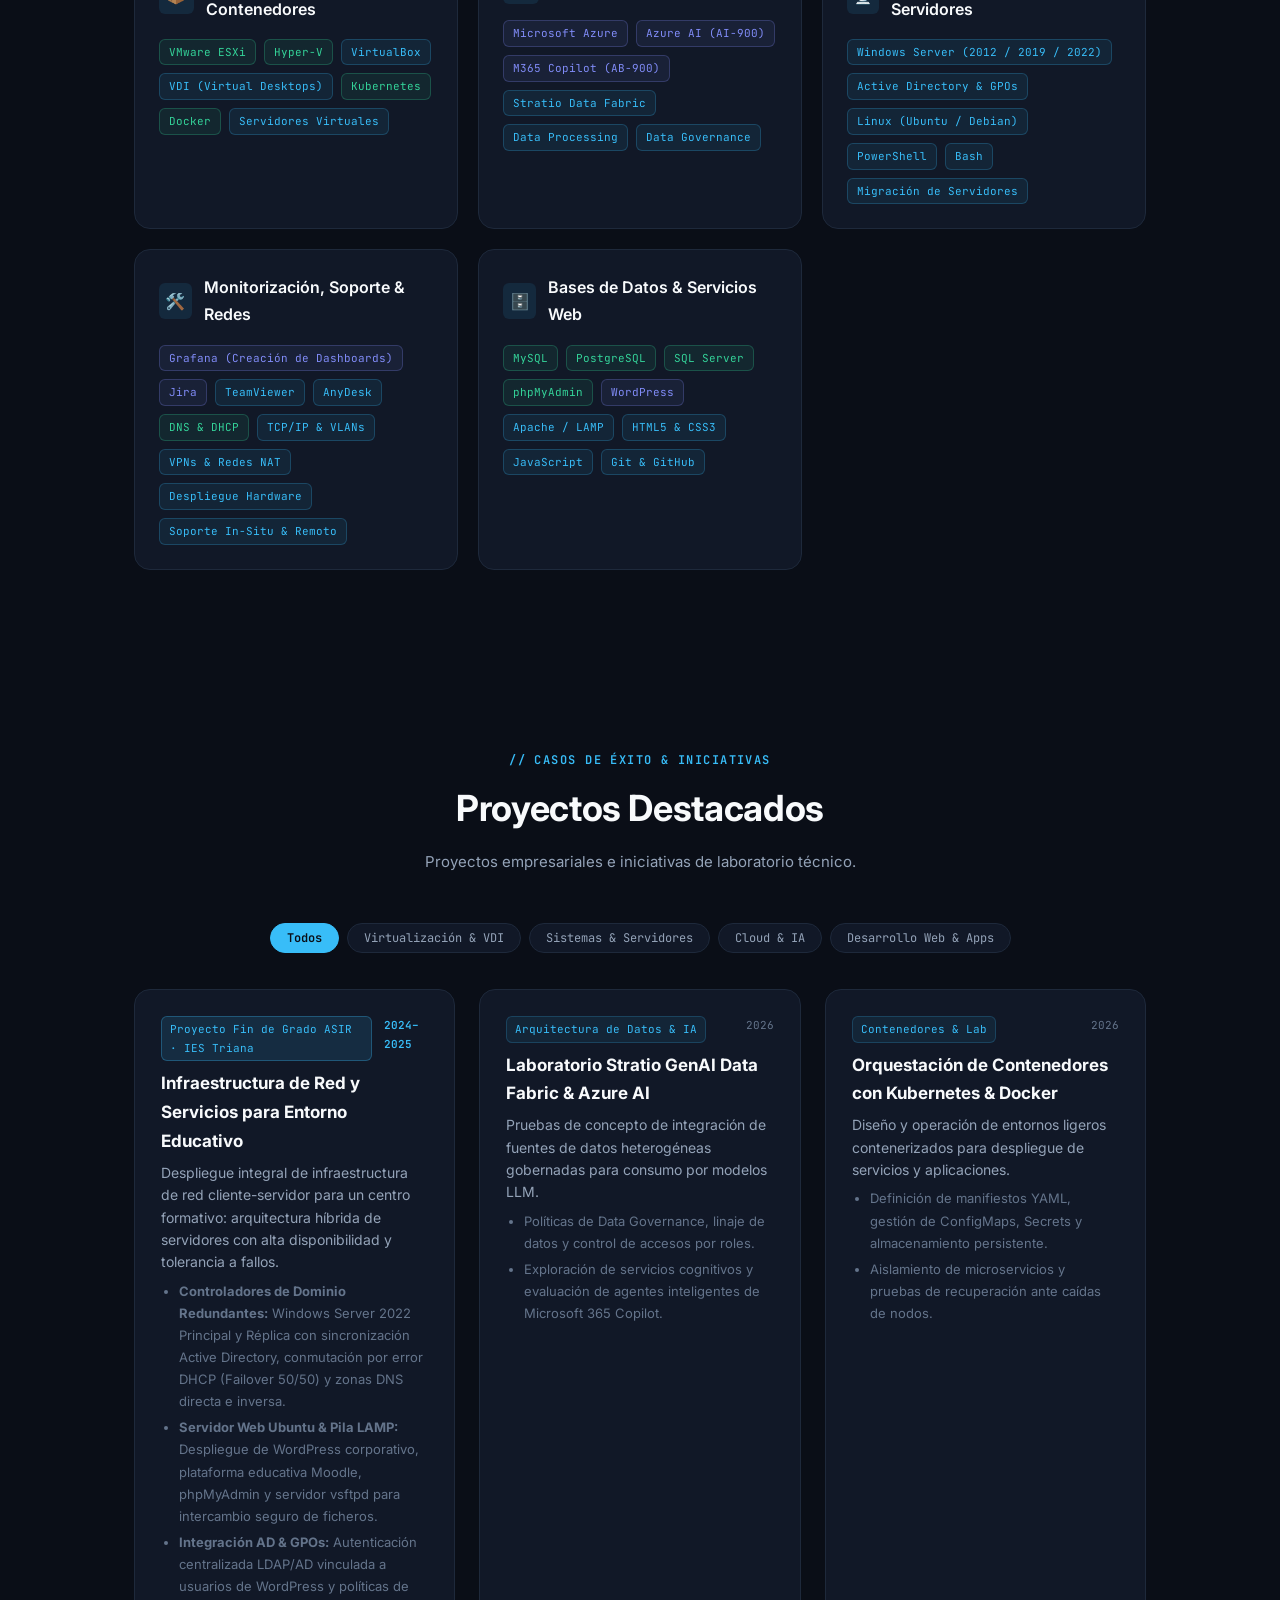
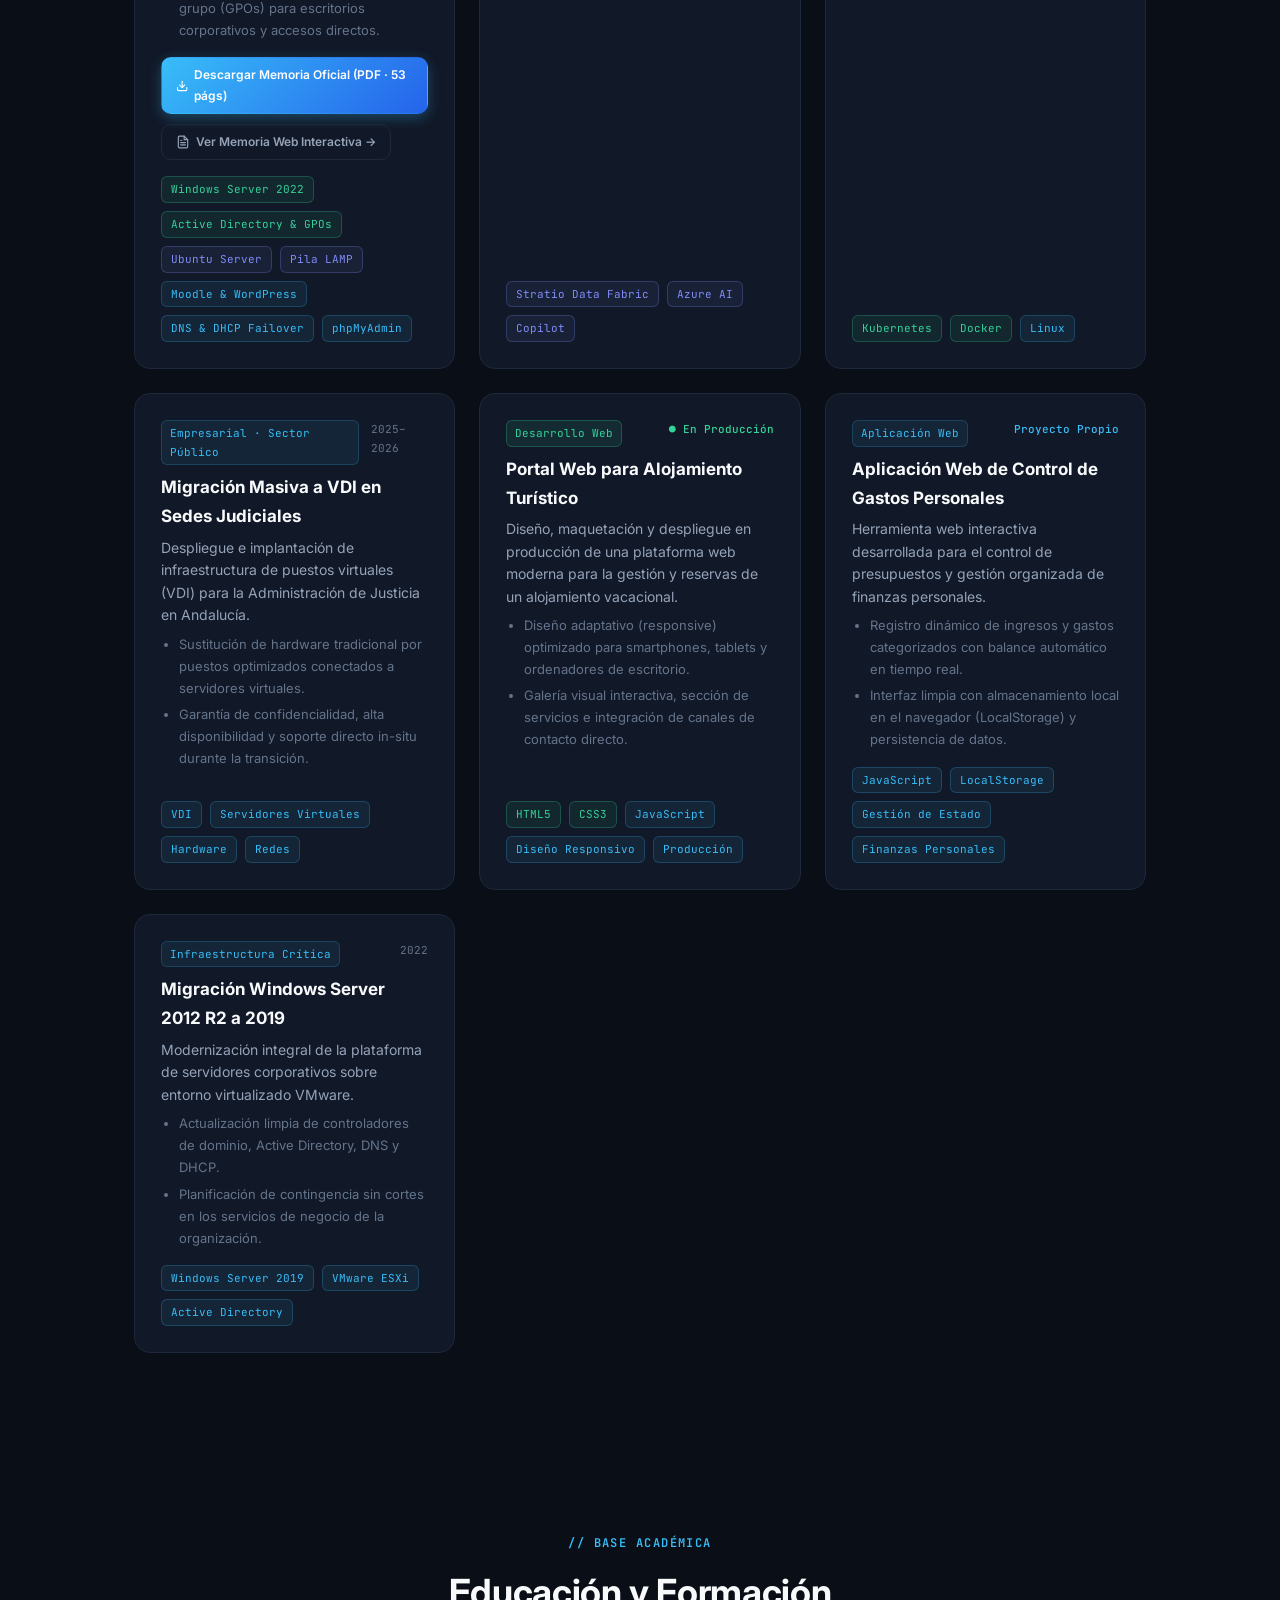
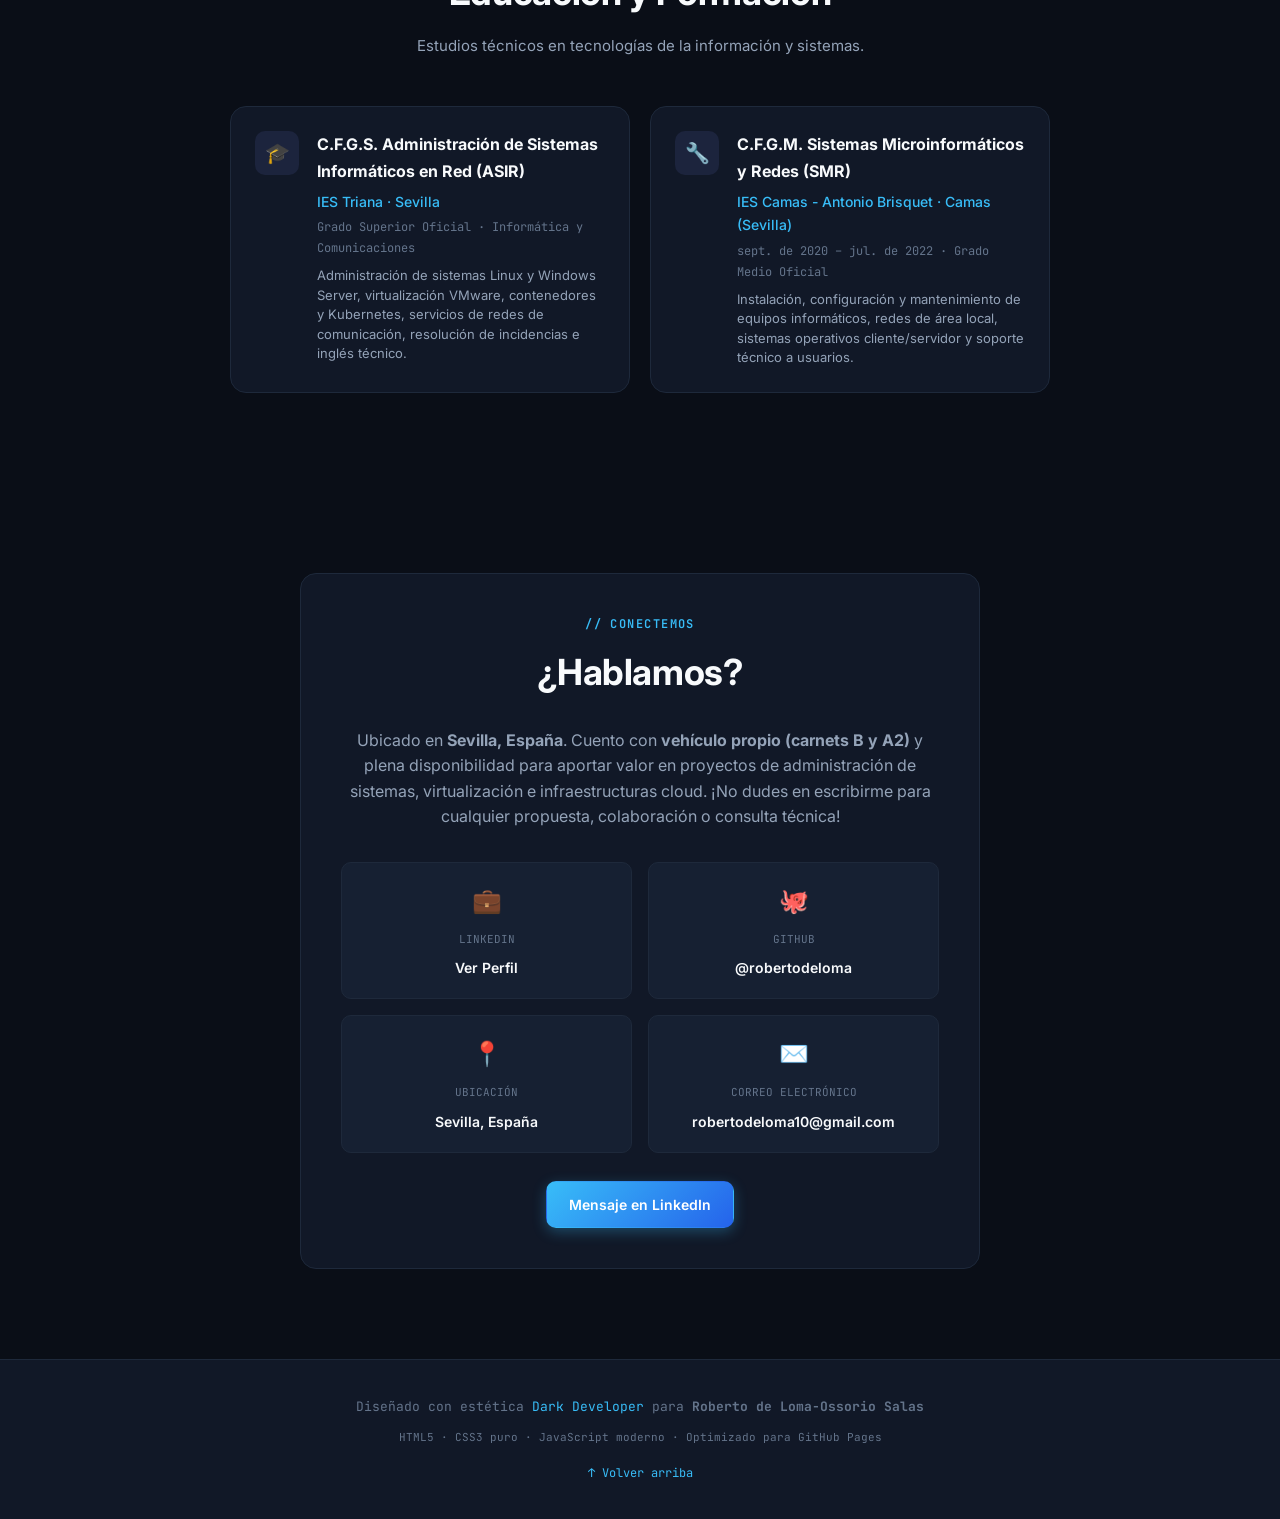
==== commit 40a50a4b: "feat: anadir descarga oficial de memoria PFG PDF y corregir textos y codigos tecnicos" ====
--- a/index.html
+++ b/index.html
@@ -309,7 +309,7 @@
               </div>
               <div>
                 <h3 class="highlight-title">Cloud &amp; IA Certificada</h3>
-                <p class="highlight-sub">Certificaciones oficiales en Azure AI (AI-901), Copilot (AB-900) y Stratio GenAI Data Fabric.</p>
+                <p class="highlight-sub">Certificaciones oficiales en Azure AI (AI-900), Copilot (AB-900) y Stratio GenAI Data Fabric.</p>
               </div>
             </div>
 
@@ -372,7 +372,7 @@
                 <ul>
                   <li>Administración de entornos contenerizados mediante <strong>Docker</strong> y despliegue/orquestación con <strong>Kubernetes</strong>.</li>
                   <li>Monitorización de infraestructura y servicios mediante la creación y personalización de dashboards en <strong>Grafana</strong>.</li>
-                  <li>Soporte técnico de segundo nivel, resolución de incidentes críticos y automatización de tareas del sistema.</li>
+                  <li>Soporte técnico de segundo nivel, resolución de incidencias críticas y automatización de tareas del sistema.</li>
                 </ul>
               </div>
               <div class="skills-tags">
@@ -391,7 +391,7 @@
             <div class="timeline-dot"></div>
             <div class="timeline-card">
               <div class="timeline-top">
-                <h3 class="timeline-role">Técnico de Campo — Proyecto Migraciones a VDI en Justicia</h3>
+                <h3 class="timeline-role">Técnico de Campo — Despliegue e Implantación VDI en Sedes Judiciales</h3>
               </div>
               <div class="timeline-company">
                 <svg width="15" height="15" viewBox="0 0 24 24" fill="none" stroke="currentColor" stroke-width="2" stroke-linecap="round" stroke-linejoin="round">
@@ -455,7 +455,7 @@
                 <ul>
                   <li>Migración integral de sistemas operativos <strong>Windows Server 2012 R2 a Windows Server 2019</strong>.</li>
                   <li>Gestión y administración de máquinas virtuales sobre hipervisores <strong>VMware</strong>.</li>
-                  <li>Configuración de servicios de directorio activo (Active Directory), DNS, DHCP y servicios de red asociados.</li>
+                  <li>Configuración de servicios de Directorio Activo (Active Directory), DNS, DHCP y servicios de red asociados.</li>
                 </ul>
               </div>
               <div class="skills-tags">
@@ -499,7 +499,7 @@
               Machine Learning, Visión Artificial, Procesamiento de Lenguaje Natural (NLP) y Servicios Cognitivos.
             </p>
             <div class="cert-footer">
-              <span class="cert-code">AI-901</span>
+              <span class="cert-code">AI-900</span>
               <span>Emitido Oficial</span>
             </div>
           </div>
@@ -641,7 +641,7 @@
             </div>
             <div class="skill-cat-list">
               <span class="tag tag-indigo">Microsoft Azure</span>
-              <span class="tag tag-indigo">Azure AI (AI-901)</span>
+              <span class="tag tag-indigo">Azure AI (AI-900)</span>
               <span class="tag tag-indigo">M365 Copilot (AB-900)</span>
               <span class="tag">Stratio Data Fabric</span>
               <span class="tag">Data Processing</span>
@@ -745,10 +745,14 @@
                 <li><strong>Servidor Web Ubuntu &amp; Pila LAMP:</strong> Despliegue de WordPress corporativo, plataforma educativa Moodle, phpMyAdmin y servidor vsftpd para intercambio seguro de ficheros.</li>
                 <li><strong>Integración AD &amp; GPOs:</strong> Autenticación centralizada LDAP/AD vinculada a usuarios de WordPress y políticas de grupo (GPOs) para escritorios corporativos y accesos directos.</li>
               </ul>
-              <div style="margin-top: 14px;">
-                <a href="proyecto-asir/" class="btn btn-outline" style="font-size: 12px; padding: 6px 14px; display: inline-flex; align-items: center; gap: 6px; width: fit-content;">
+              <div style="margin-top: 16px; display: flex; flex-wrap: wrap; gap: 10px;">
+                <a href="proyecto-asir/Memoria_Proyecto_ASIR_Roberto_Salas.pdf" download="Memoria_Proyecto_ASIR_Roberto_Salas.pdf" class="btn btn-primary" style="font-size: 12px; padding: 7px 14px; display: inline-flex; align-items: center; gap: 6px;">
+                  <svg width="14" height="14" viewBox="0 0 24 24" fill="none" stroke="currentColor" stroke-width="2" stroke-linecap="round" stroke-linejoin="round"><path d="M21 15v4a2 2 0 0 1-2 2H5a2 2 0 0 1-2-2v-4"></path><polyline points="7 10 12 15 17 10"></polyline><line x1="12" y1="15" x2="12" y2="3"></line></svg>
+                  Descargar Memoria Oficial (PDF · 53 págs)
+                </a>
+                <a href="proyecto-asir/" class="btn btn-outline" style="font-size: 12px; padding: 7px 14px; display: inline-flex; align-items: center; gap: 6px;">
                   <svg width="14" height="14" viewBox="0 0 24 24" fill="none" stroke="currentColor" stroke-width="2" stroke-linecap="round" stroke-linejoin="round"><path d="M14 2H6a2 2 0 0 0-2 2v16a2 2 0 0 0 2 2h12a2 2 0 0 0 2-2V8z"></path><polyline points="14 2 14 8 20 8"></polyline><line x1="16" y1="13" x2="8" y2="13"></line><line x1="16" y1="17" x2="8" y2="17"></line><polyline points="10 9 9 9 8 9"></polyline></svg>
-                  Ver Memoria Técnica del Proyecto →
+                  Ver Memoria Web Interactiva →
                 </a>
               </div>
             </div>
@@ -926,7 +930,7 @@
             <div class="edu-icon">🎓</div>
             <div>
               <h3 class="edu-degree">C.F.G.S. Administración de Sistemas Informáticos en Red (ASIR)</h3>
-              <p class="edu-school">IES TRIANA · Sevilla</p>
+              <p class="edu-school">IES Triana · Sevilla</p>
               <p class="edu-date" style="margin-bottom: 8px;">Grado Superior Oficial · Informática y Comunicaciones</p>
               <p style="font-size: 13px; color: var(--text-secondary); line-height: 1.5;">
                 Administración de sistemas Linux y Windows Server, virtualización VMware, contenedores y Kubernetes, 
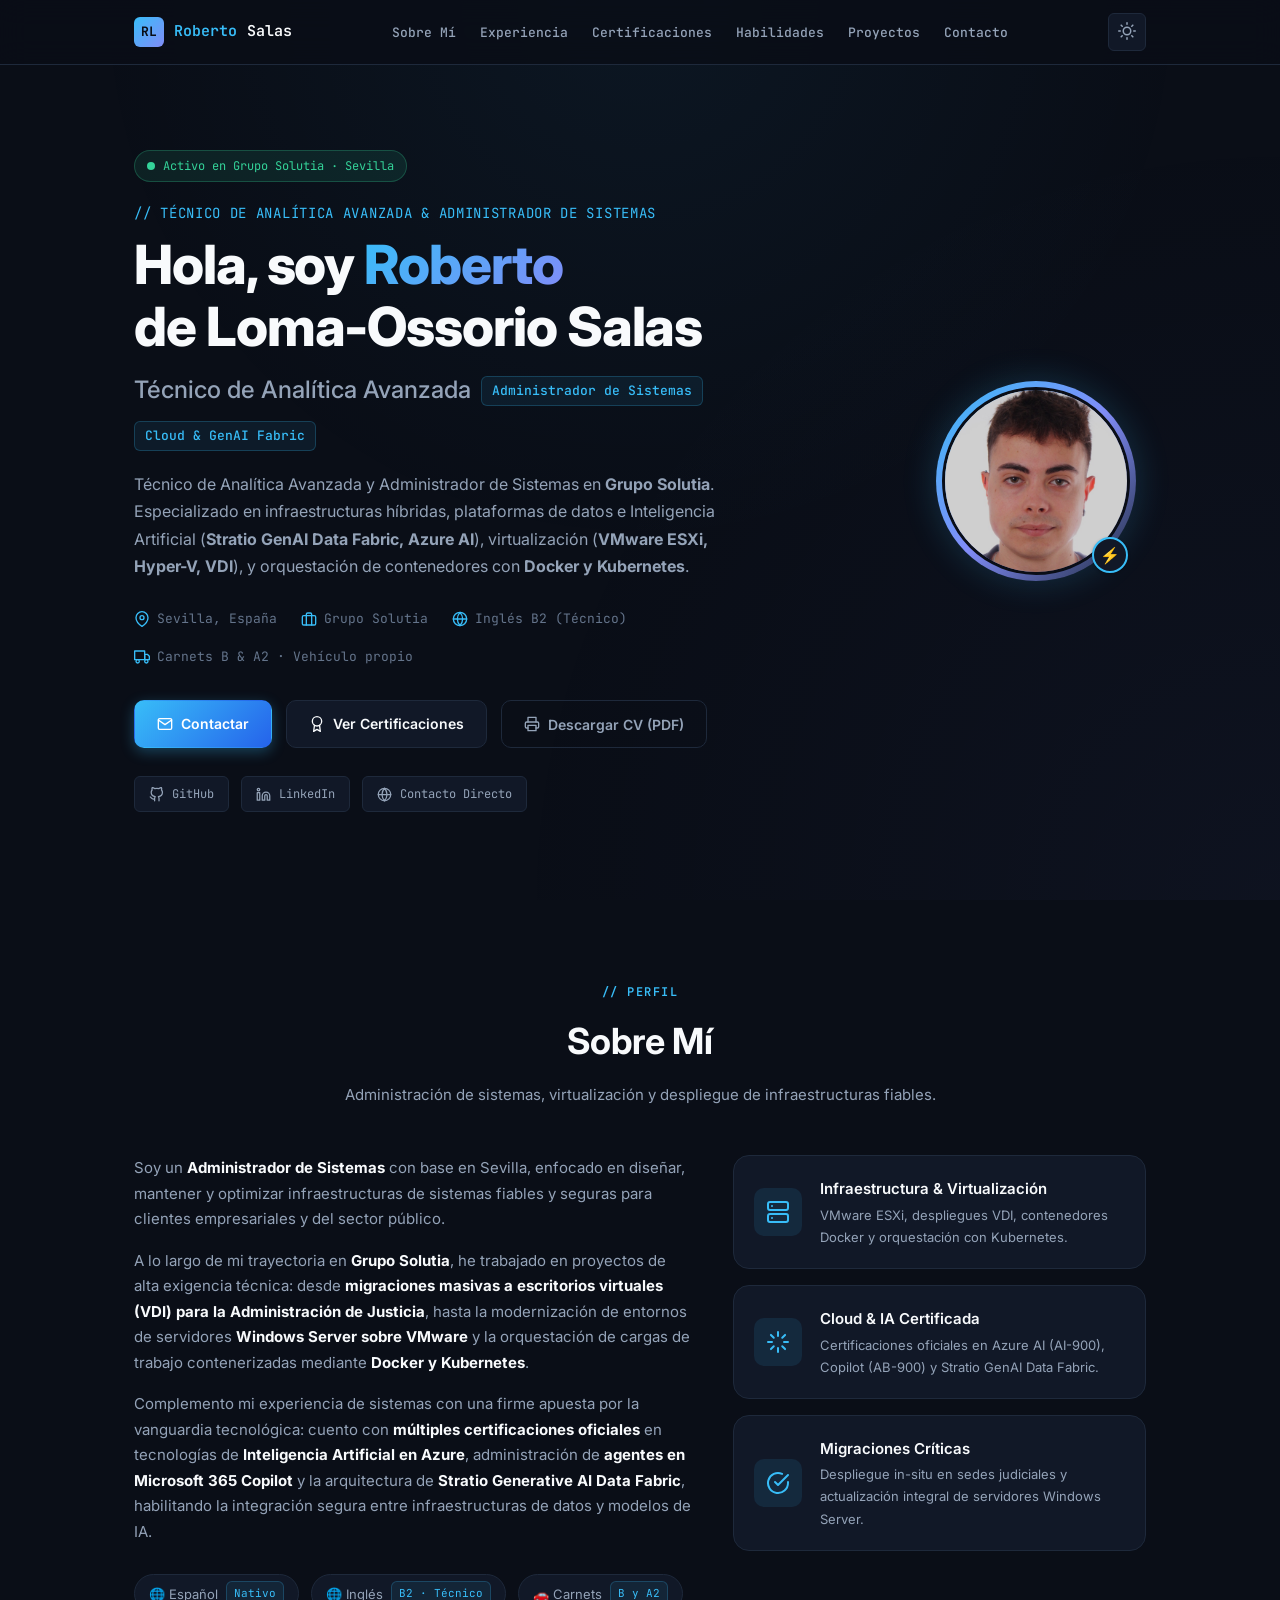
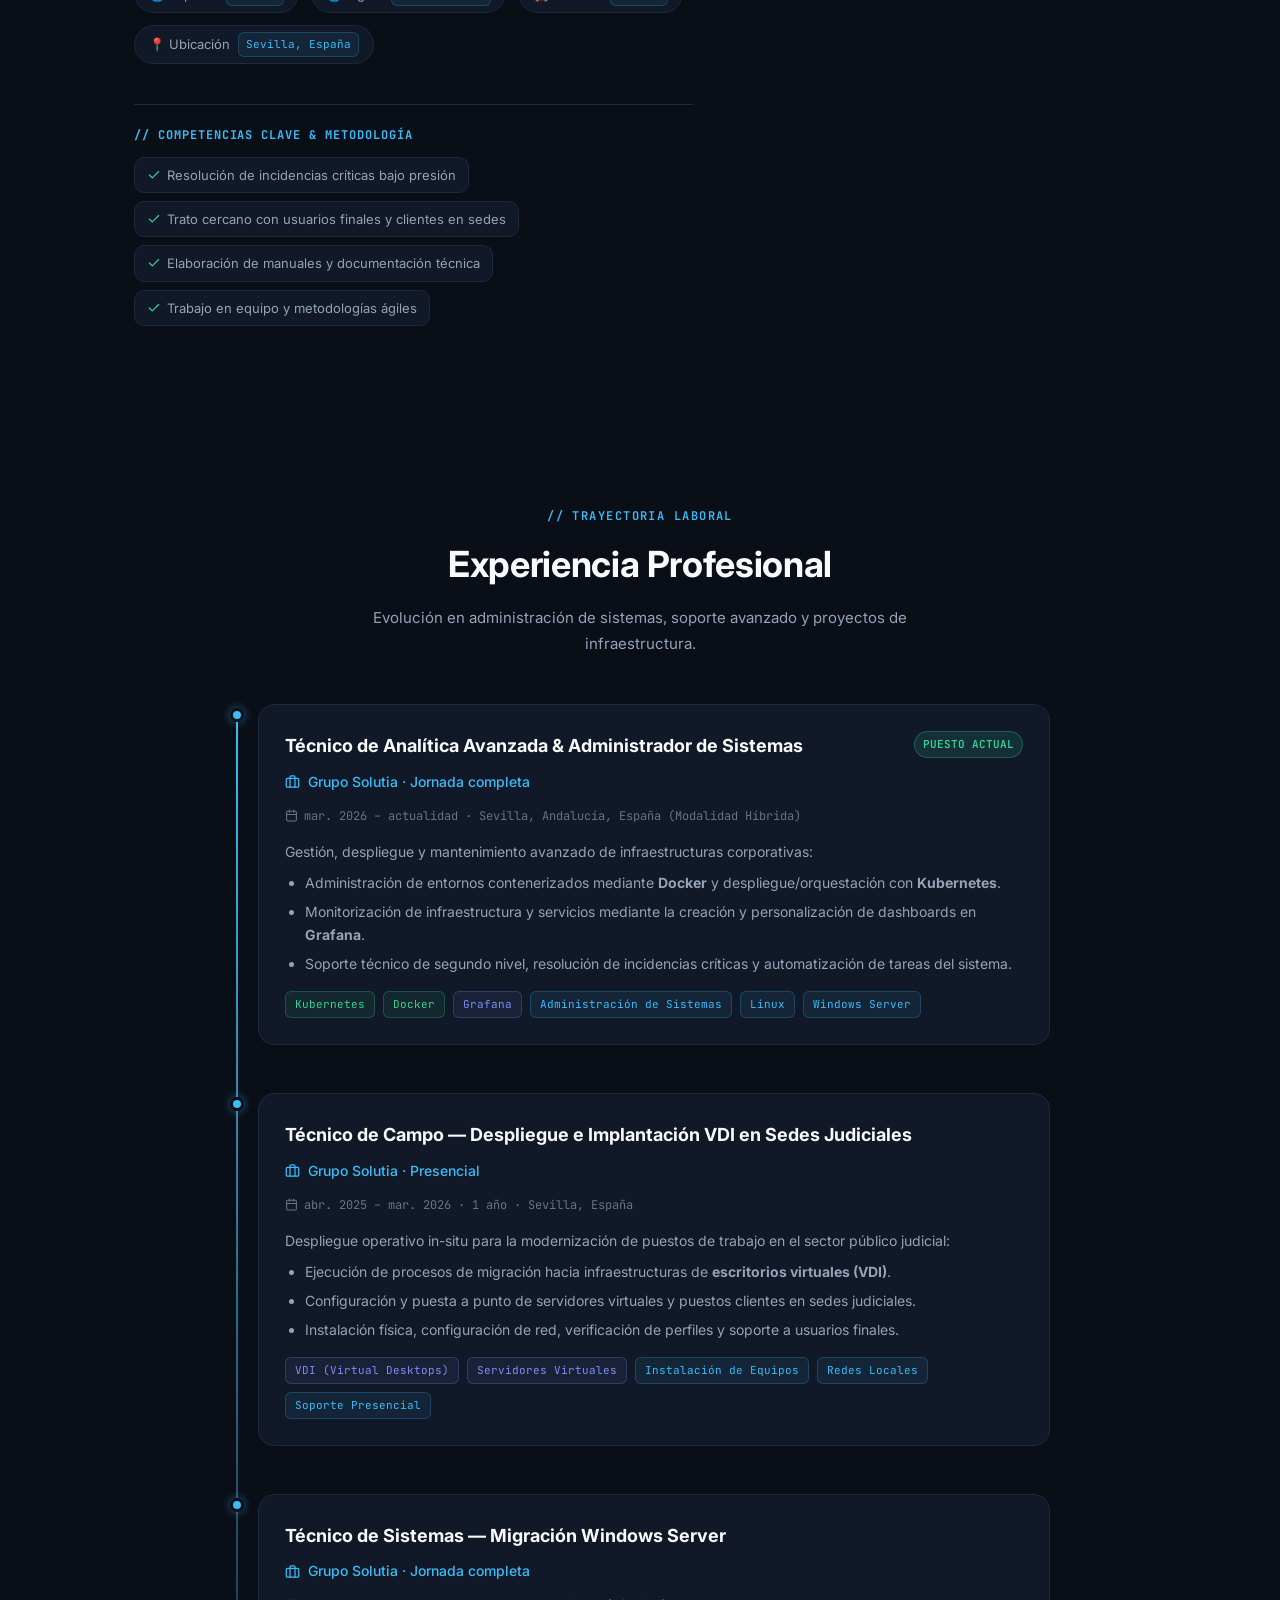
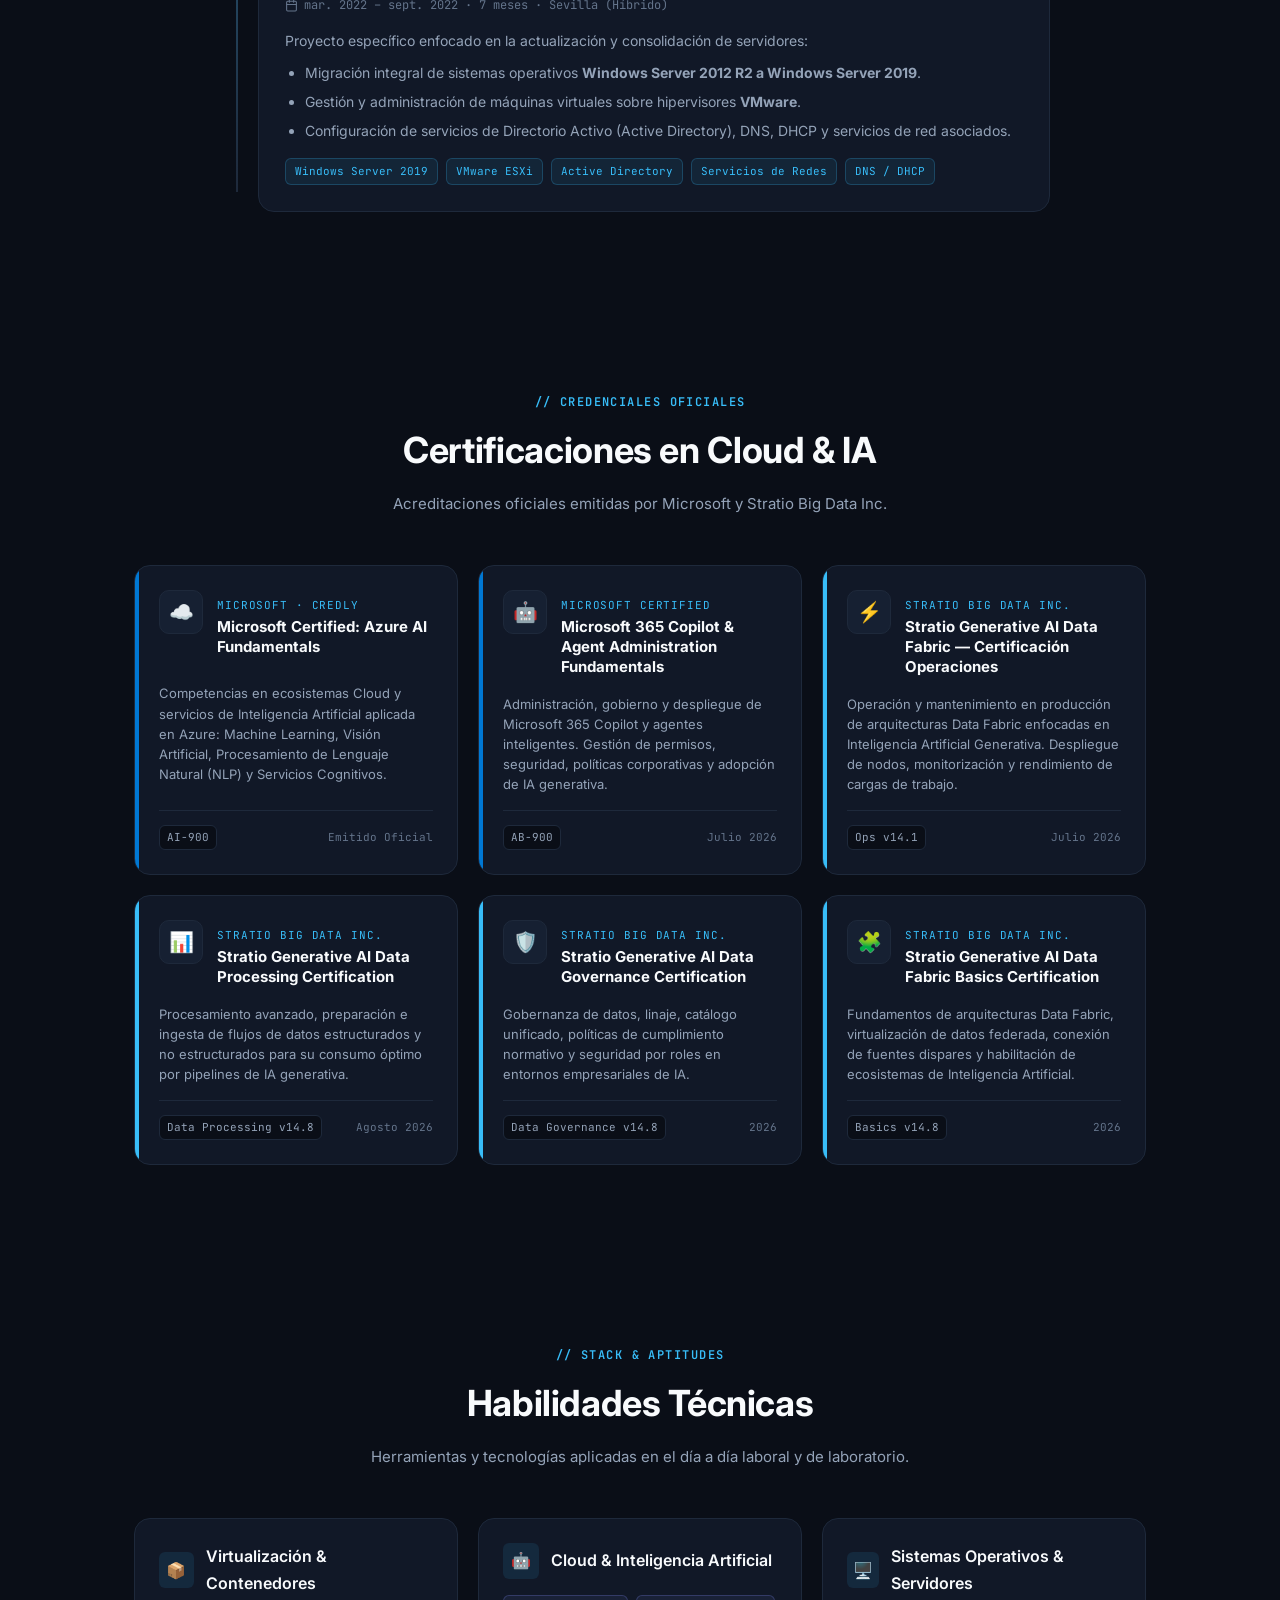
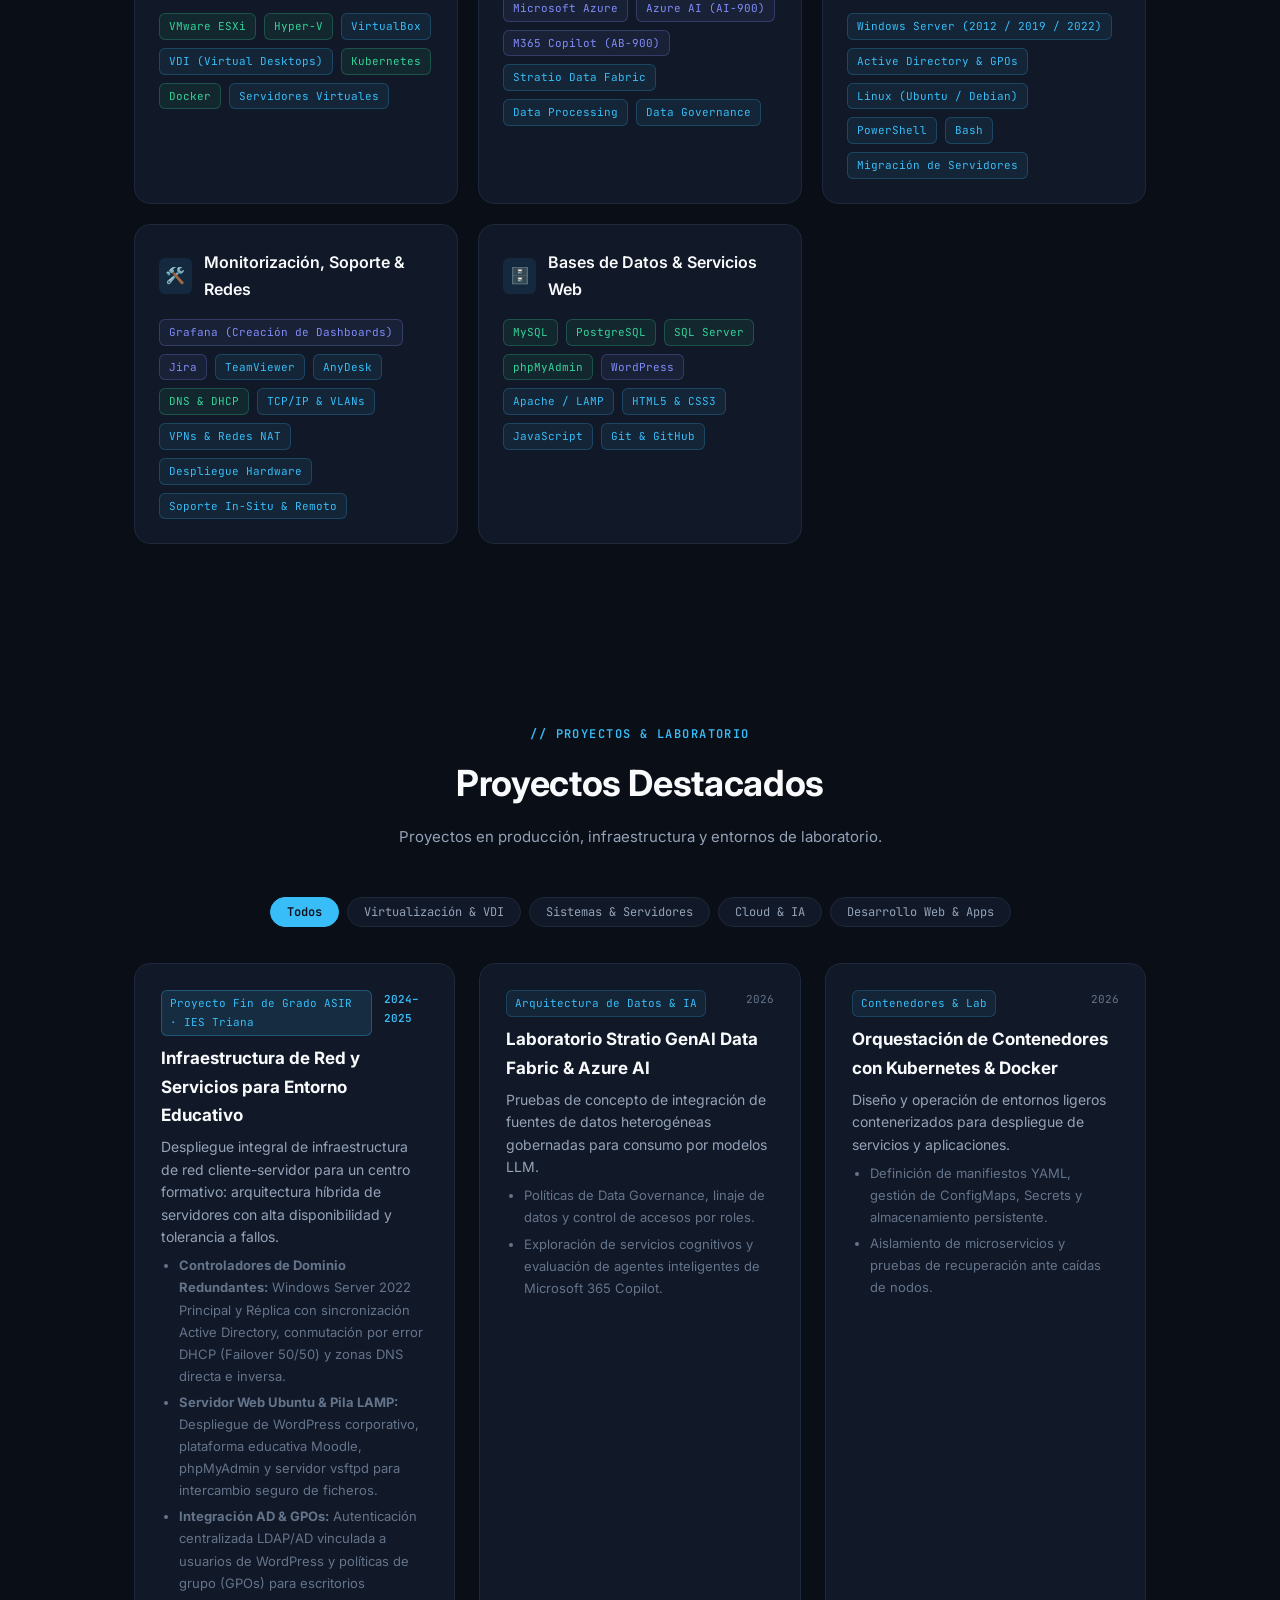
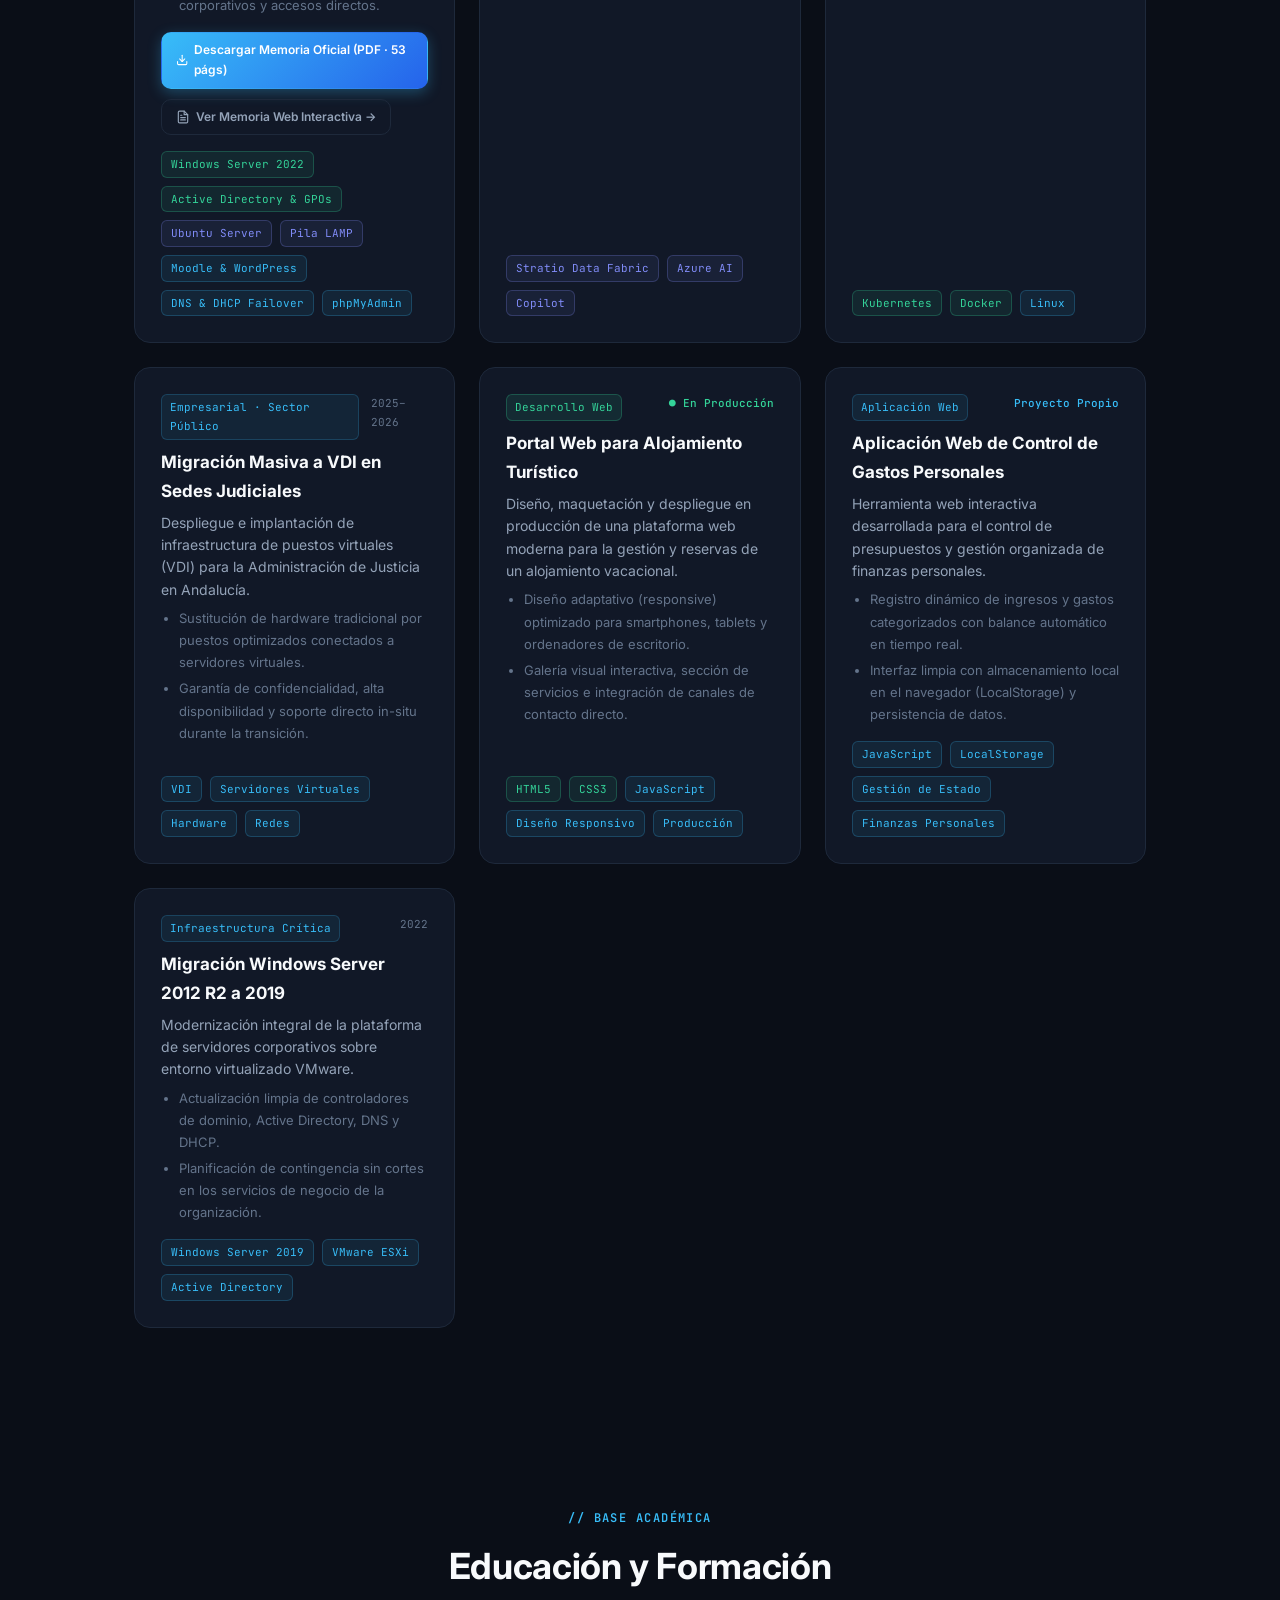
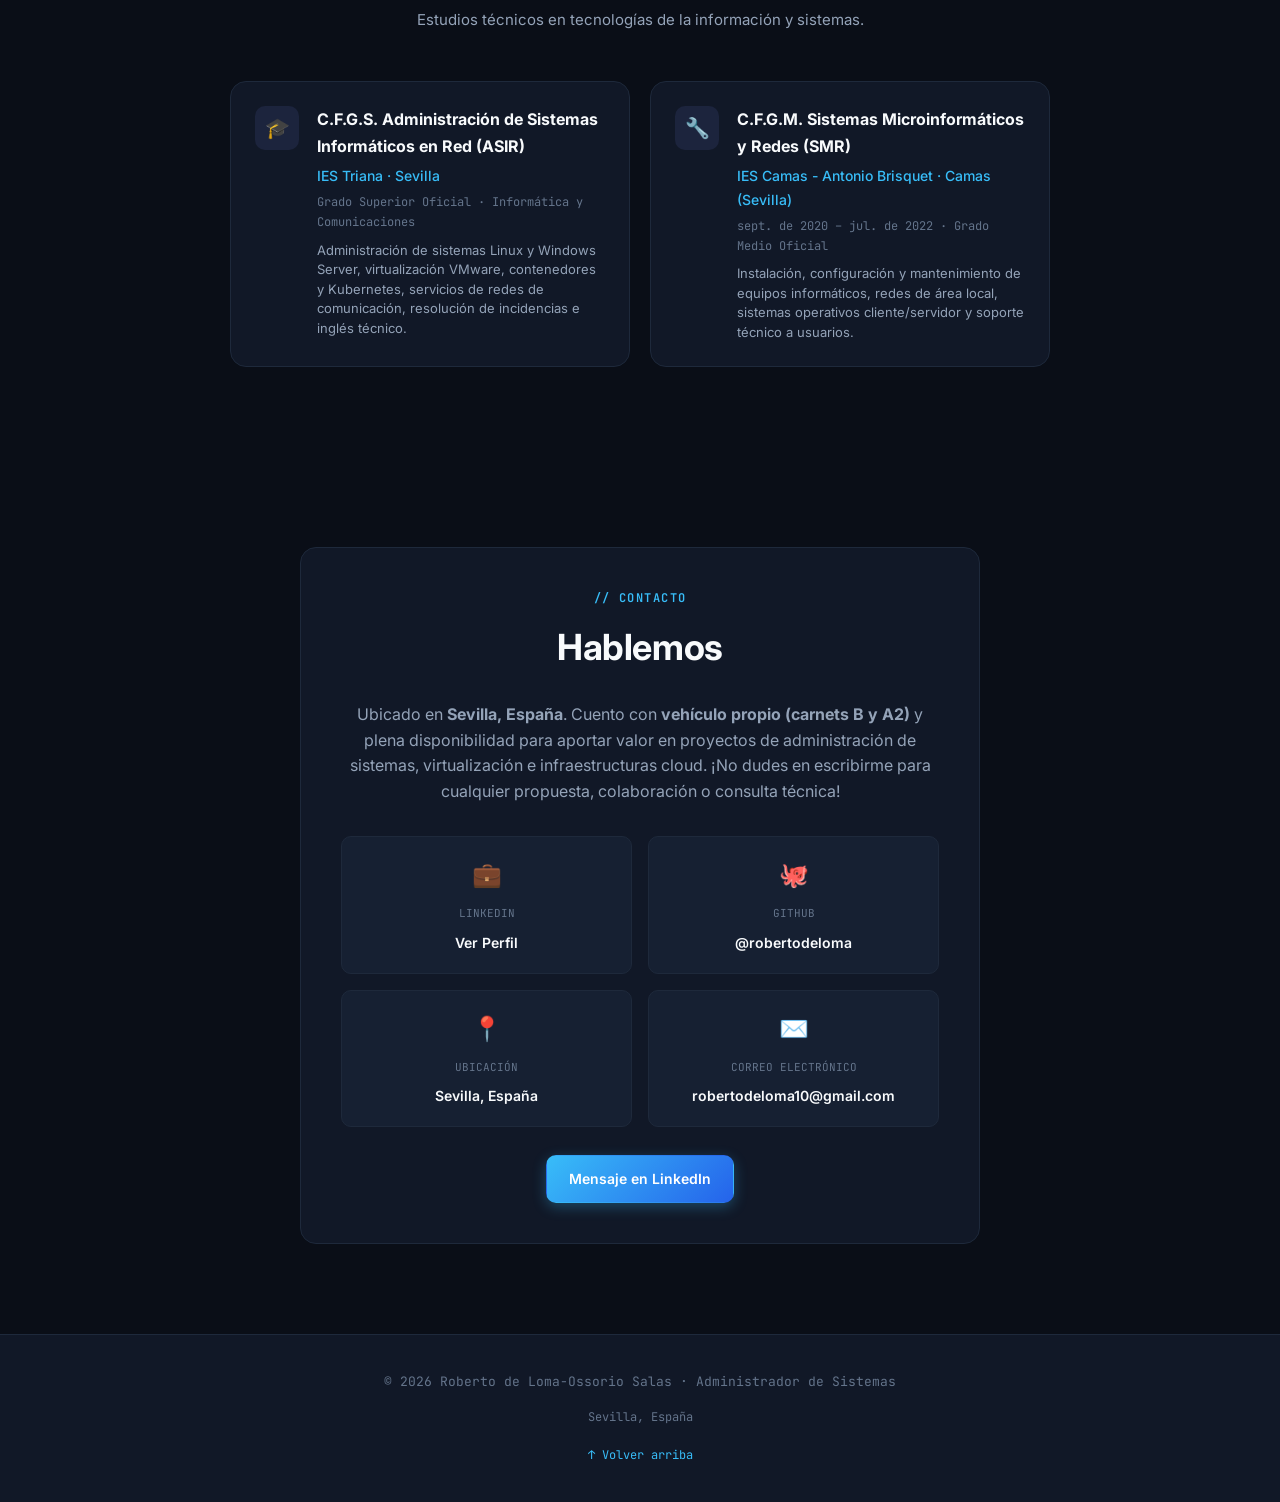
==== commit 0ffe5c82: "style: humanizar textos y pie de pagina eliminando frases genericas de plantilla" ====
--- a/index.html
+++ b/index.html
@@ -221,9 +221,9 @@
     <section id="sobre-mi">
       <div class="container">
         <div class="section-header">
-          <span class="section-label">// PERFIL PROFESIONAL</span>
+          <span class="section-label">// PERFIL</span>
           <h2 class="section-title">Sobre Mí</h2>
-          <p class="section-desc">Compromiso con la estabilidad, la seguridad y la evolución tecnológica en infraestructuras TIC.</p>
+          <p class="section-desc">Administración de sistemas, virtualización y despliegue de infraestructuras fiables.</p>
         </div>
 
         <div class="about-grid">
@@ -713,9 +713,9 @@
     <section id="proyectos">
       <div class="container">
         <div class="section-header">
-          <span class="section-label">// CASOS DE ÉXITO &amp; INICIATIVAS</span>
+          <span class="section-label">// PROYECTOS &amp; LABORATORIO</span>
           <h2 class="section-title">Proyectos Destacados</h2>
-          <p class="section-desc">Proyectos empresariales e iniciativas de laboratorio técnico.</p>
+          <p class="section-desc">Proyectos en producción, infraestructura y entornos de laboratorio.</p>
         </div>
 
         <!-- Filter tabs -->
@@ -963,8 +963,8 @@
       <div class="container">
         <div class="contact-container">
           <div class="section-header" style="margin-bottom: 24px;">
-            <span class="section-label">// CONECTEMOS</span>
-            <h2 class="section-title">¿Hablamos?</h2>
+            <span class="section-label">// CONTACTO</span>
+            <h2 class="section-title">Hablemos</h2>
           </div>
 
           <p class="contact-desc">
@@ -1017,9 +1017,9 @@
   <footer class="site-footer">
     <div class="container">
       <div class="footer-content">
-        <p>Diseñado con estética <span class="footer-highlight">Dark Developer</span> para <strong>Roberto de Loma-Ossorio Salas</strong></p>
-        <p style="font-size: 11px;">HTML5 · CSS3 puro · JavaScript moderno · Optimizado para GitHub Pages</p>
-        <a href="#hero" style="font-size: 12px; margin-top: 6px;">↑ Volver arriba</a>
+        <p>© 2026 Roberto de Loma-Ossorio Salas · Administrador de Sistemas</p>
+        <p style="font-size: 12px; color: var(--text-muted); margin-top: 4px;">Sevilla, España</p>
+        <a href="#hero" style="font-size: 12px; margin-top: 8px;">↑ Volver arriba</a>
       </div>
     </div>
   </footer>
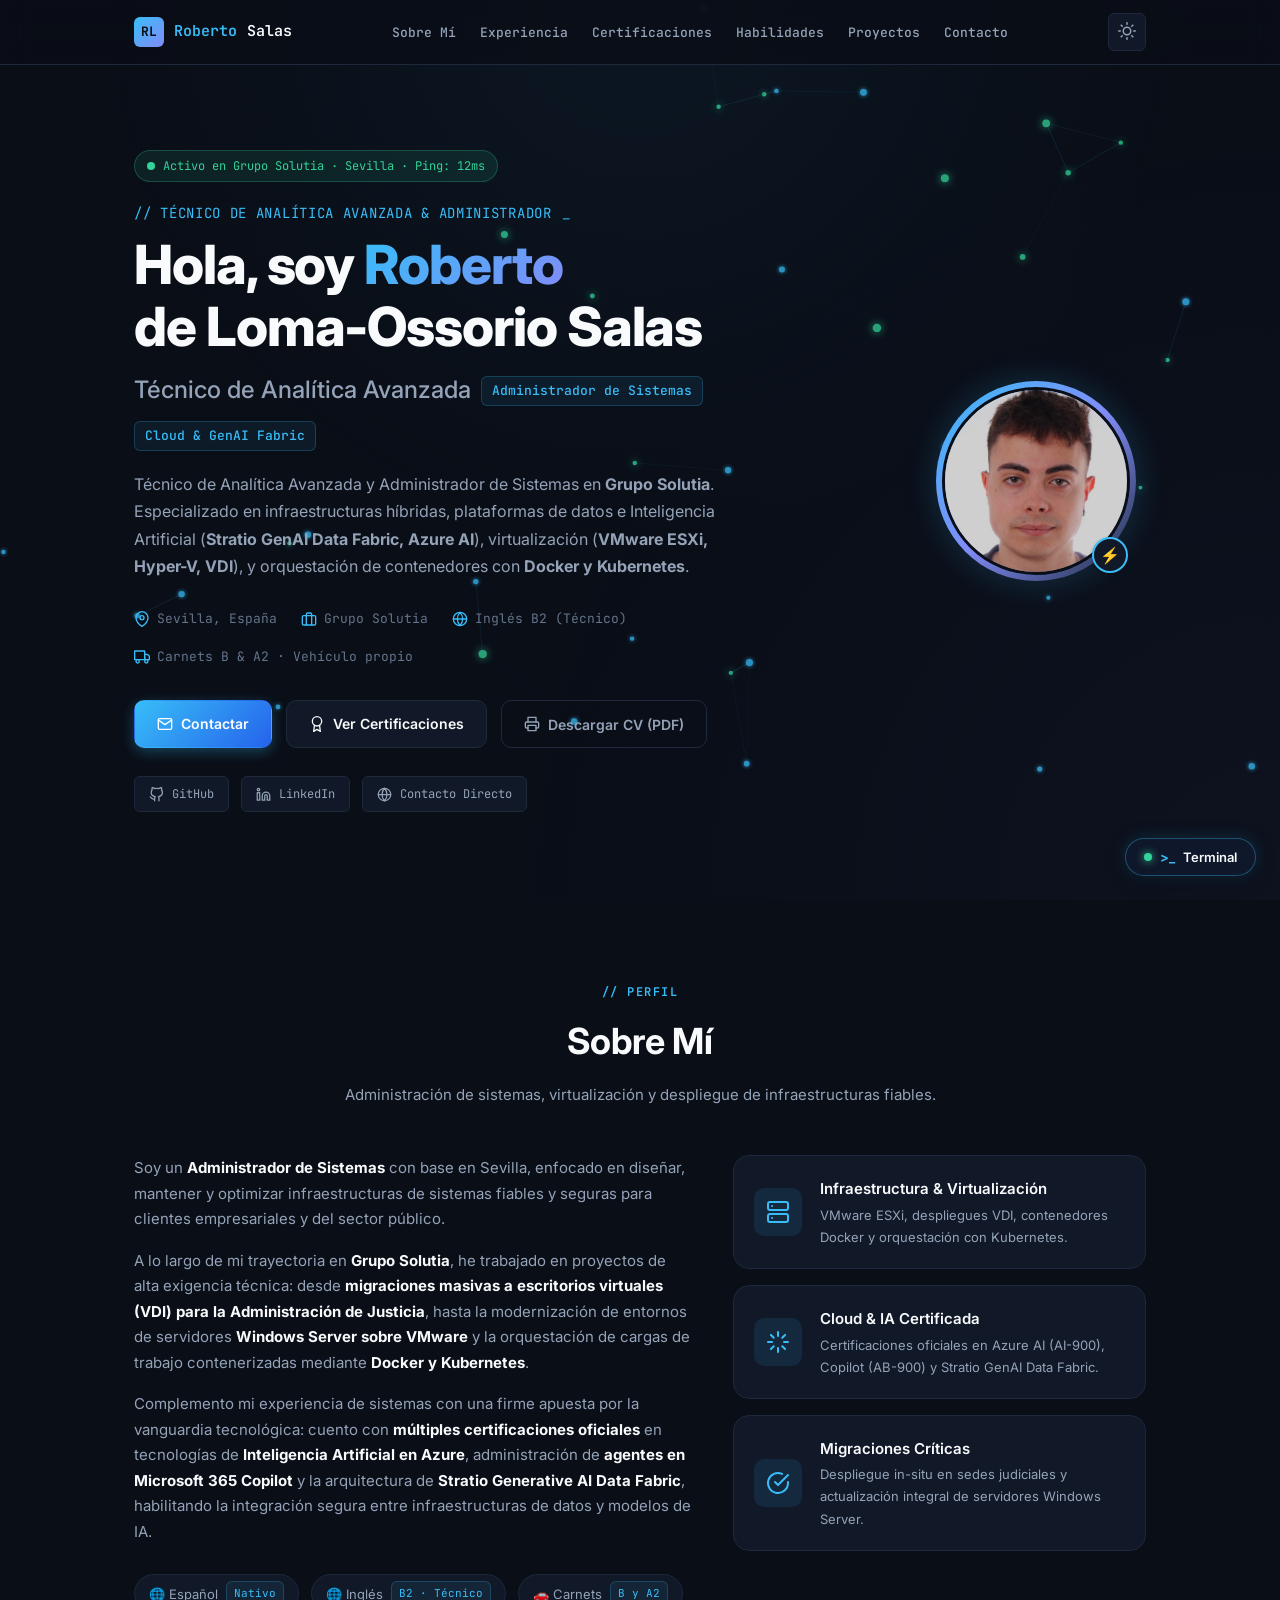
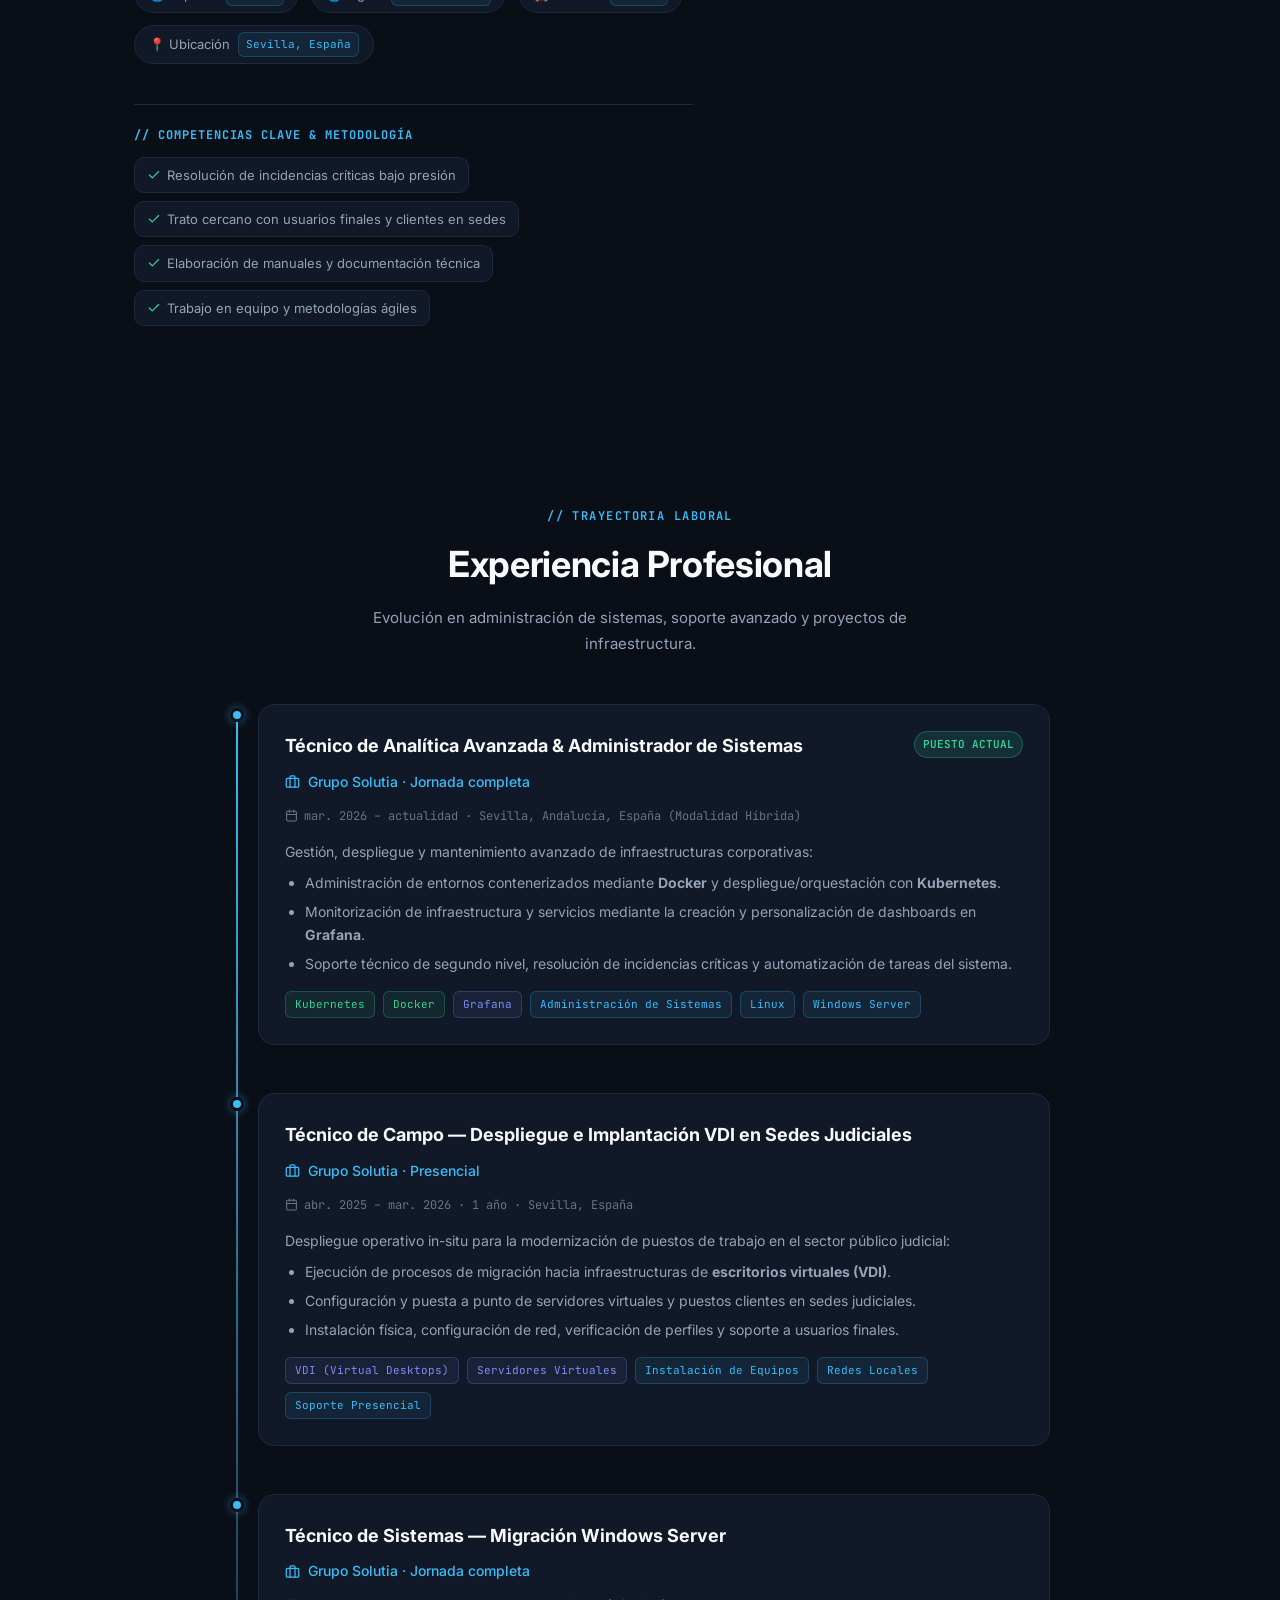
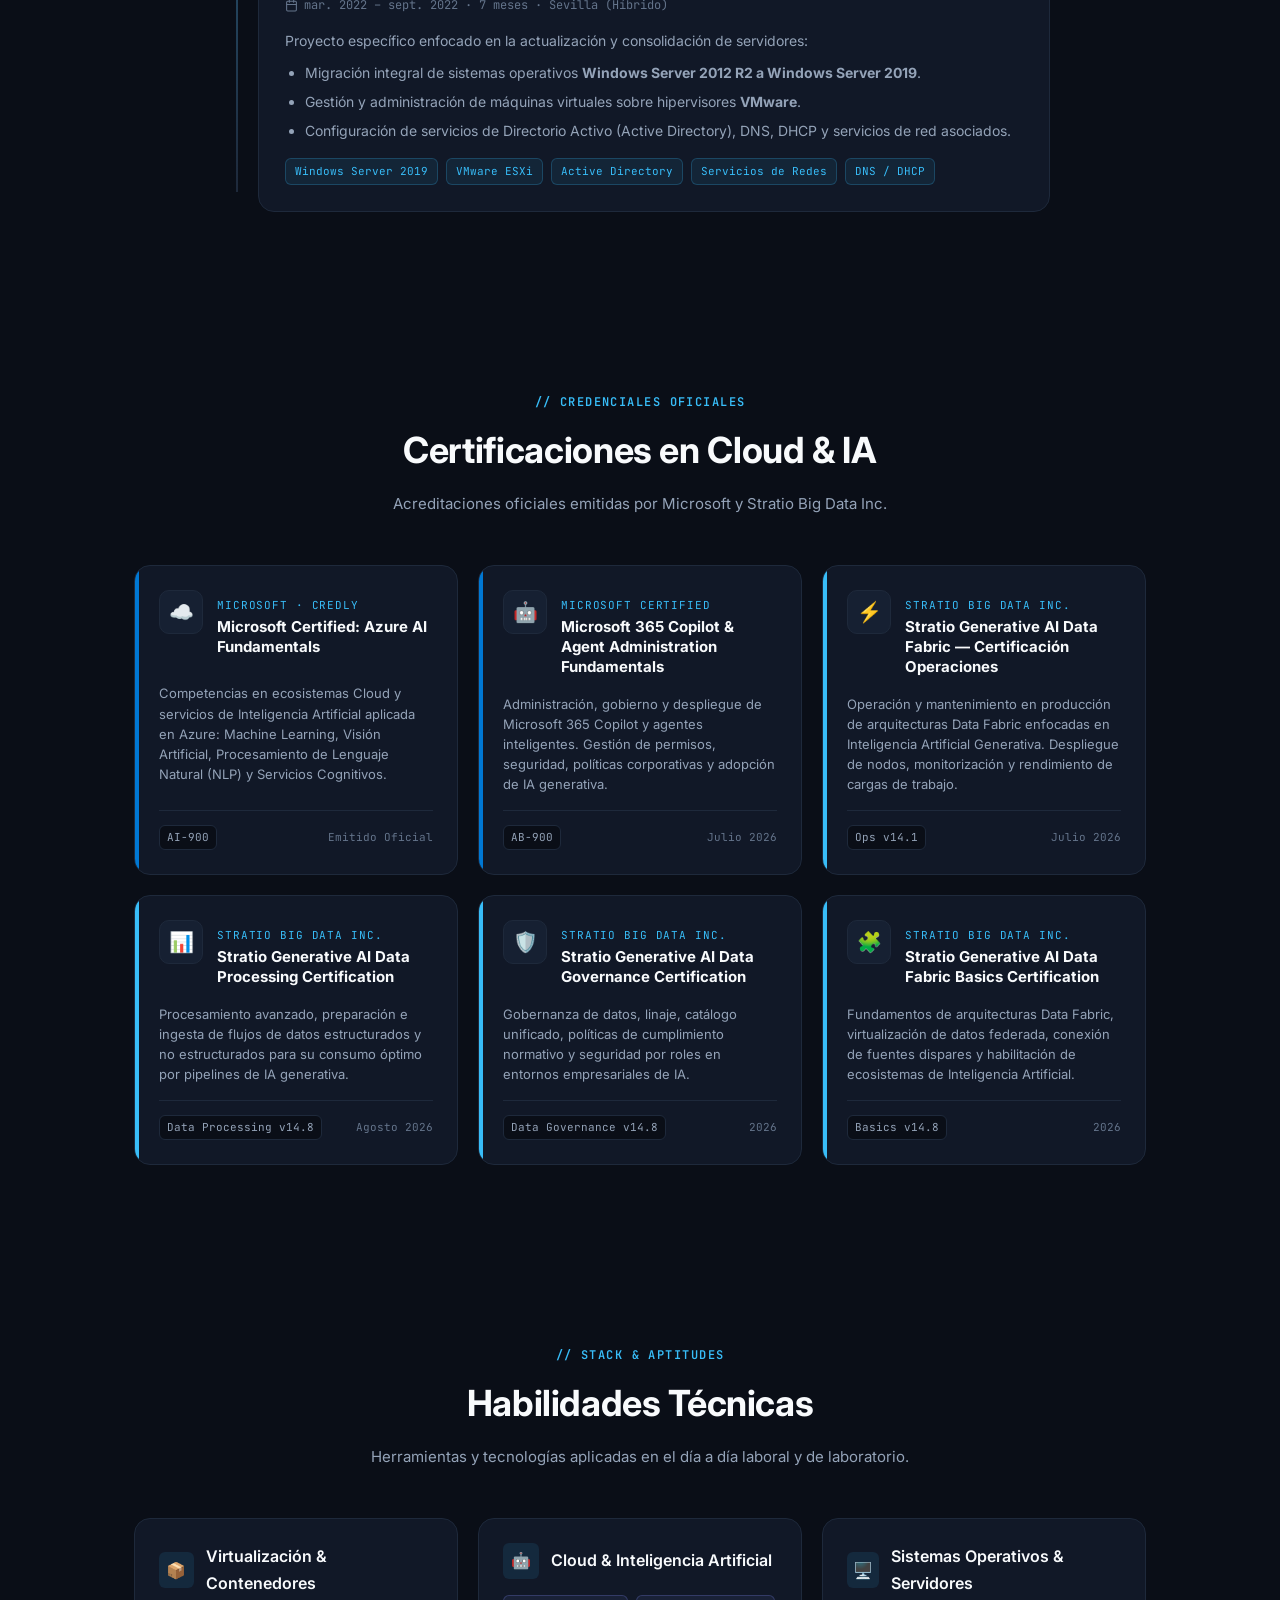
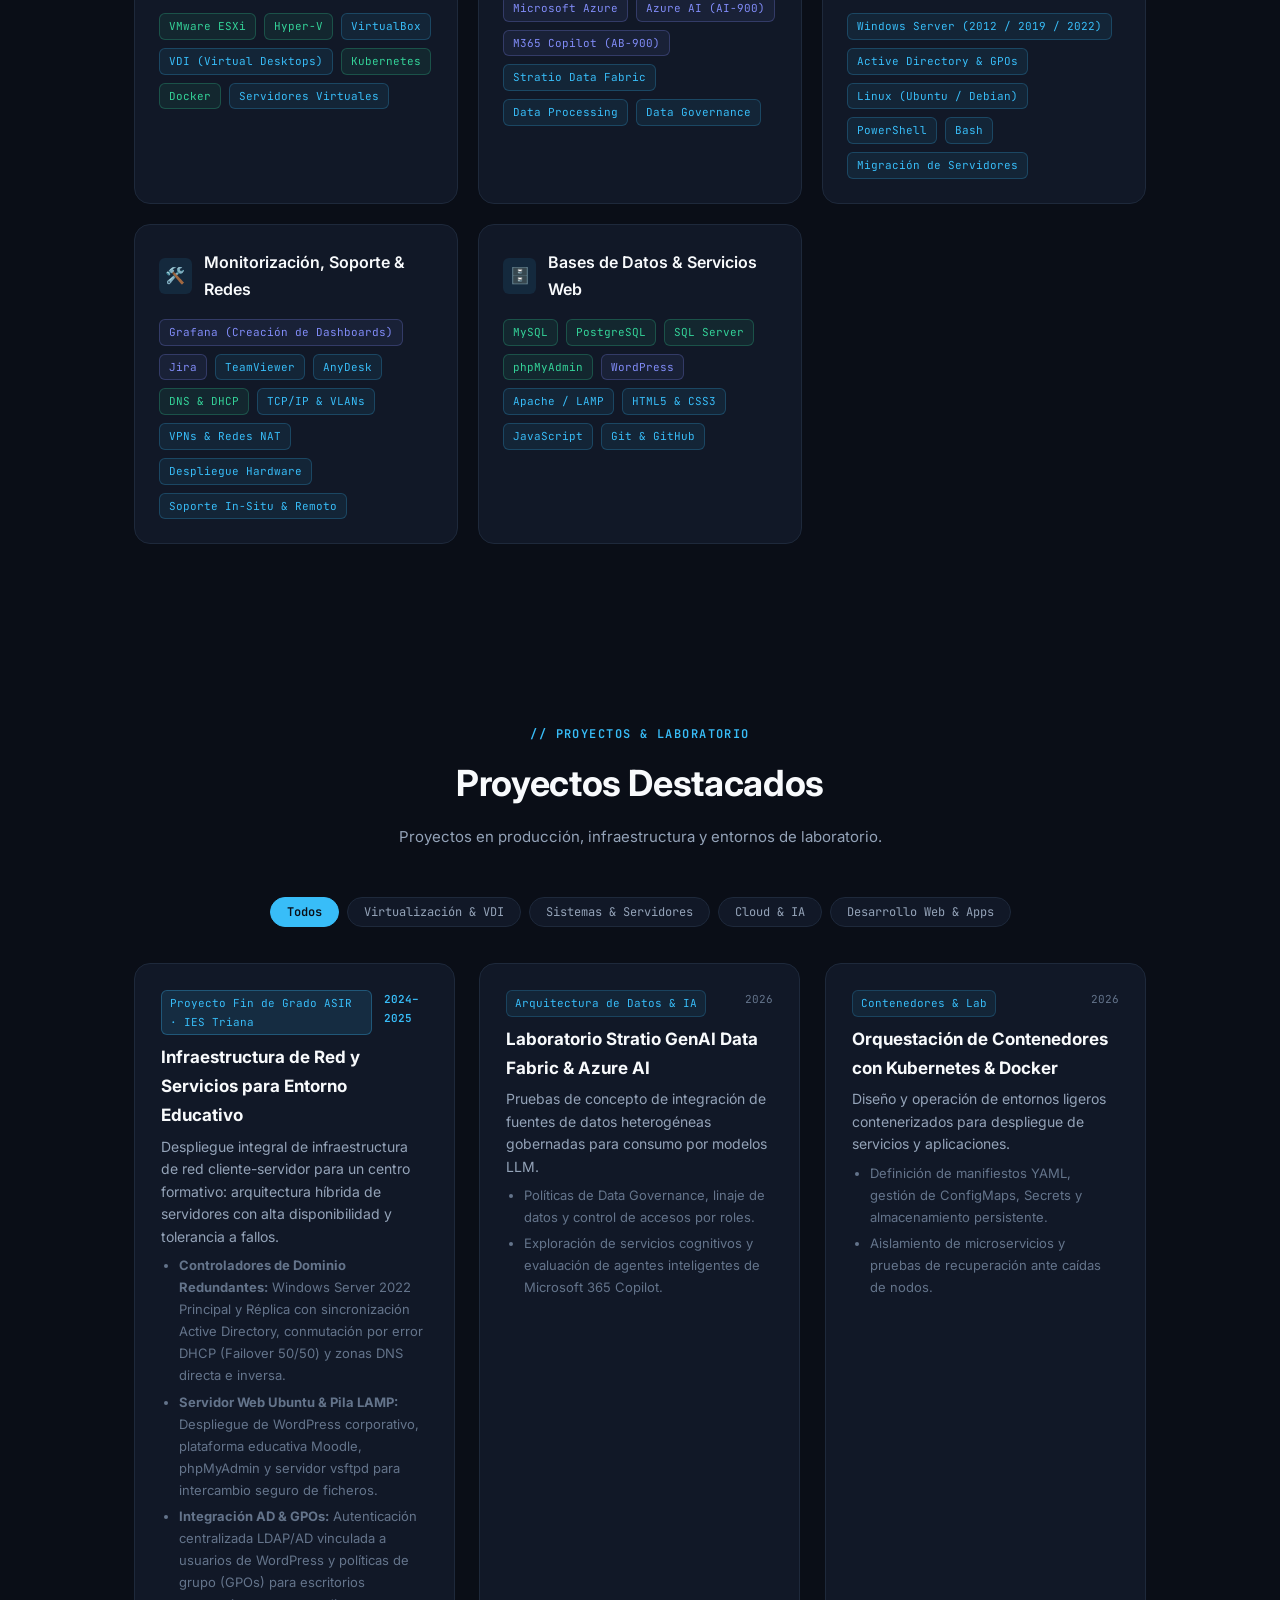
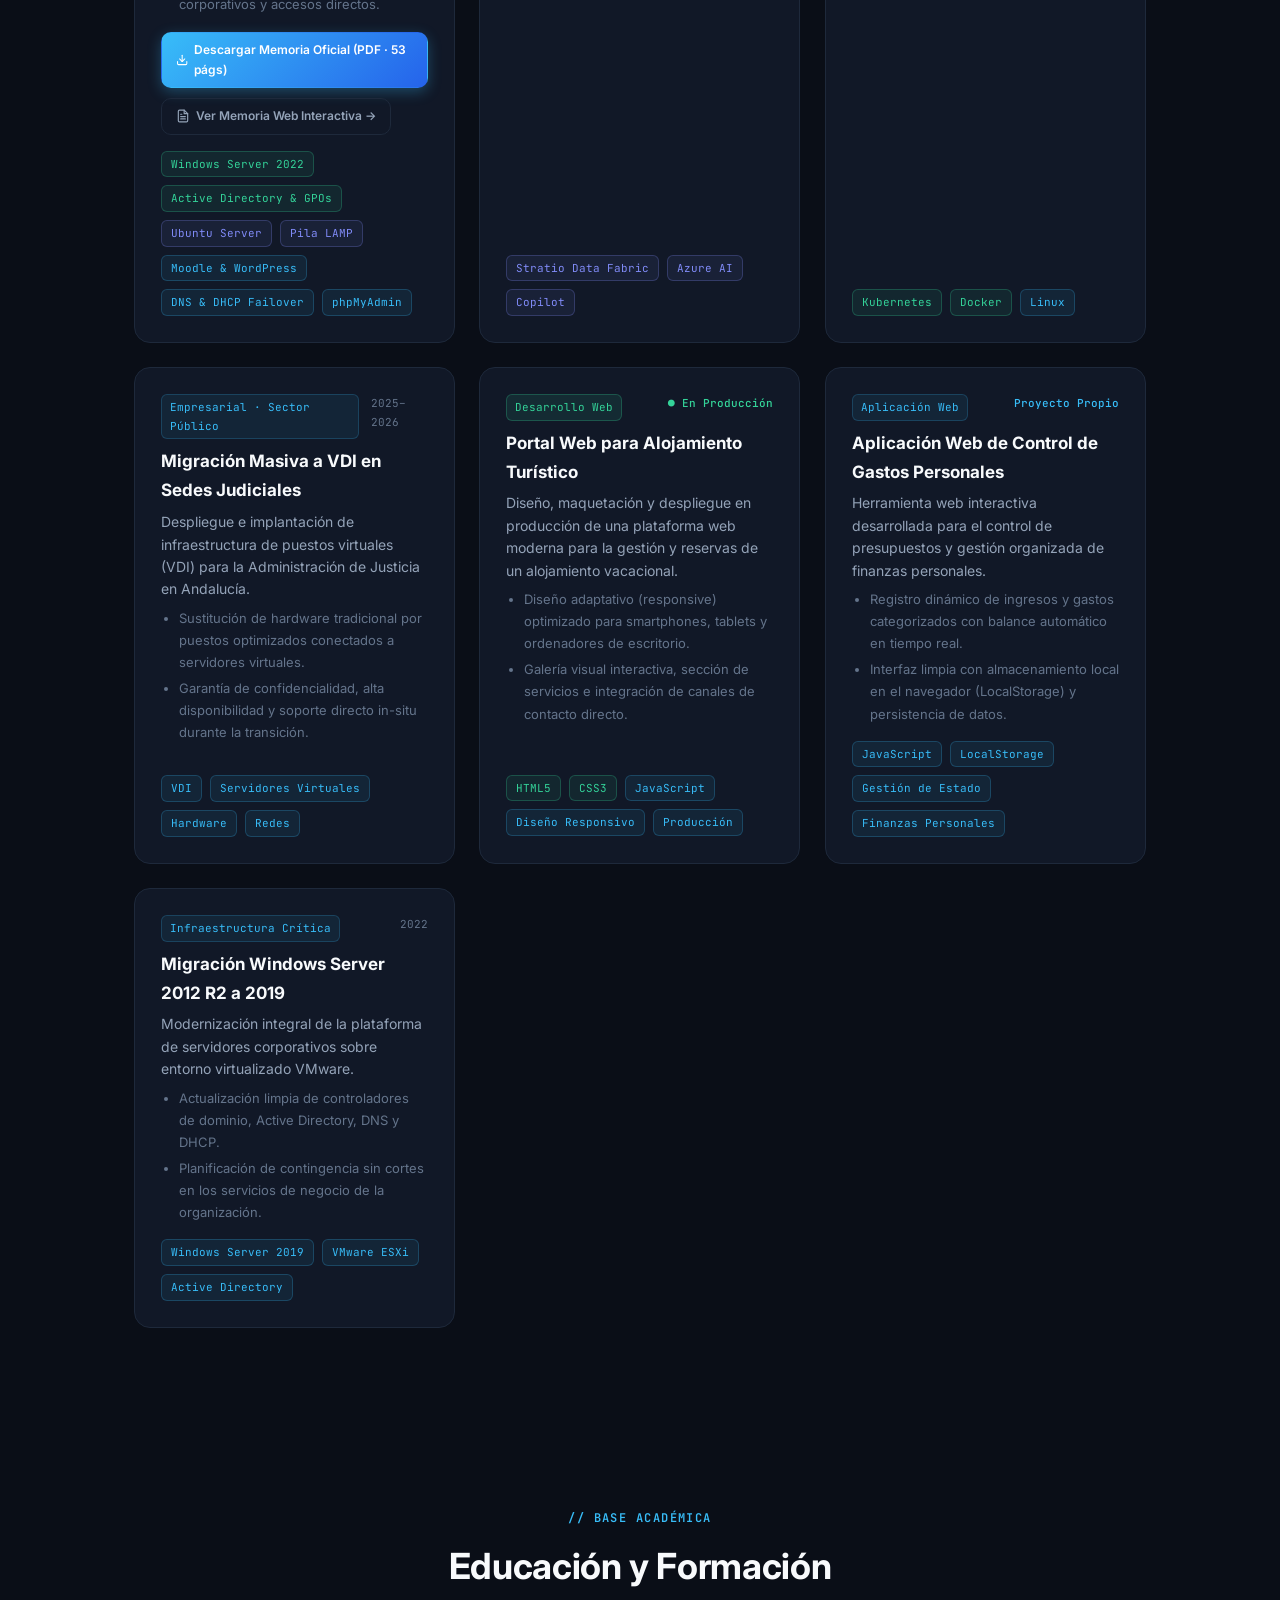
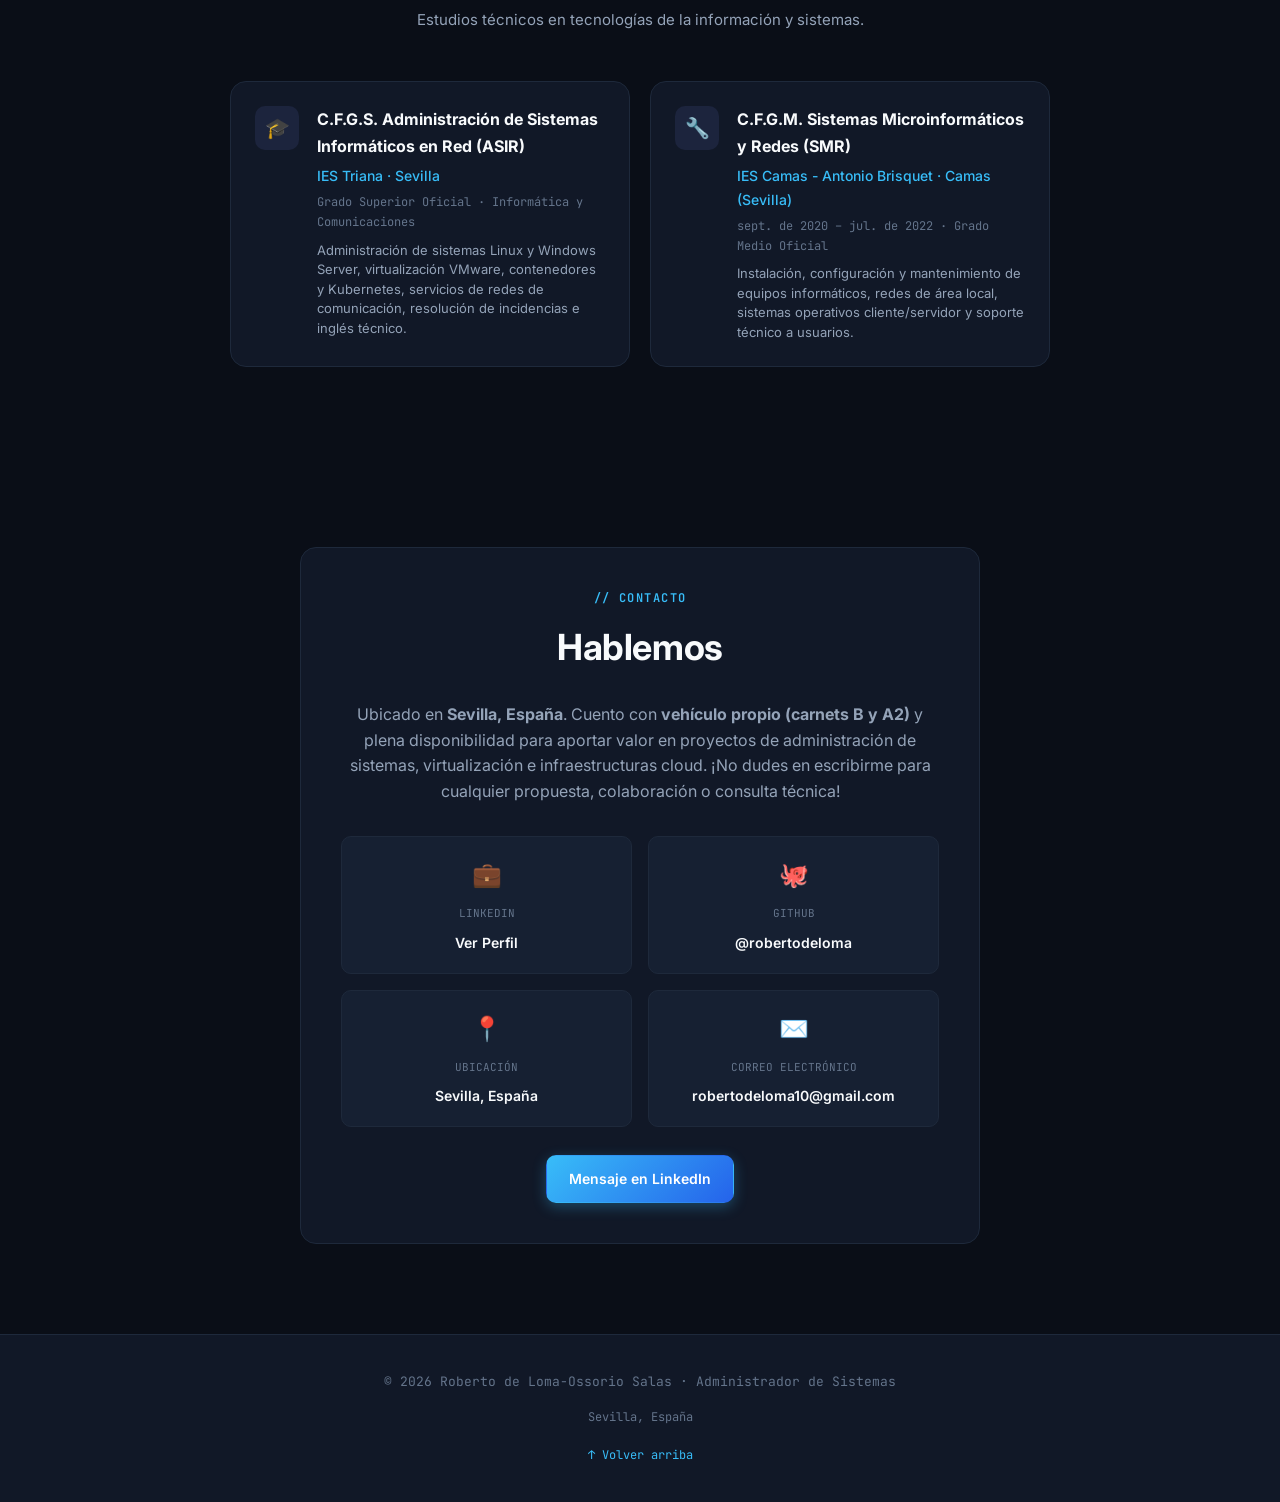
==== commit 5623bae3: "feat: anadir animaciones de sistemas (boot linux, topologia interactiva, terminal consola y 3d tilt)" ====
--- a/index.html
+++ b/index.html
@@ -19,6 +19,22 @@
 </head>
 <body>
 
+  <!-- Linux / Sysadmin Boot Sequence Overlay -->
+  <div id="boot-overlay" class="boot-overlay">
+    <div class="boot-container">
+      <div class="boot-bar">
+        <span class="boot-dot red"></span>
+        <span class="boot-dot yellow"></span>
+        <span class="boot-dot green"></span>
+        <span class="boot-title">systemd-boot · solutia-srv-01 (tty1)</span>
+      </div>
+      <div class="boot-body" id="boot-body"></div>
+      <div class="boot-footer">
+        <span>[ Click o pulsa cualquier tecla para entrar ]</span>
+      </div>
+    </div>
+  </div>
+
   <!-- Top Scroll Progress Bar -->
   <div id="scroll-progress"></div>
 
@@ -82,6 +98,9 @@
          HERO SECTION
     =========================================== -->
     <section id="hero">
+      <!-- Network Infrastructure Topology Canvas -->
+      <canvas id="network-canvas" class="hero-network-canvas"></canvas>
+
       <div class="container">
         <div class="hero-grid">
           
@@ -89,13 +108,13 @@
             <!-- Active Status Badge -->
             <div class="status-badge">
               <span class="pulse-dot"></span>
-              <span>Activo en Grupo Solutia · Sevilla</span>
-            </div>
-
-            <p class="hero-eyebrow">// TÉCNICO DE ANALÍTICA AVANZADA &amp; ADMINISTRADOR DE SISTEMAS</p>
+              <span>Activo en Grupo Solutia · Sevilla · Ping: 12ms</span>
+            </div>
+
+            <p class="hero-eyebrow" data-full="// TÉCNICO DE ANALÍTICA AVANZADA &amp; ADMINISTRADOR DE SISTEMAS">// TÉCNICO DE ANALÍTICA AVANZADA &amp; ADMINISTRADOR DE SISTEMAS</p>
             
             <h1 class="hero-title">
-              Hola, soy <span class="highlight">Roberto</span><br />
+              Hola, soy <span class="highlight glitch-text" data-text="Roberto">Roberto</span><br />
               de Loma-Ossorio Salas
             </h1>
 
@@ -1027,6 +1046,42 @@
   <!-- Toast notification for copied text -->
   <div id="copy-toast">✓ Copiado al portapapeles</div>
 
+  <!-- Sysadmin Interactive Terminal Trigger -->
+  <button id="terminal-trigger-btn" class="terminal-trigger-btn" aria-label="Abrir terminal interactiva" title="Abrir Consola de Comandos Sysadmin">
+    <span class="term-pulse-dot"></span>
+    <span class="term-prompt">&gt;_</span>
+    <span class="term-label">Terminal</span>
+  </button>
+
+  <!-- Interactive Terminal Drawer / Modal -->
+  <div id="terminal-modal" class="terminal-modal" aria-hidden="true">
+    <div class="terminal-window">
+      <div class="terminal-header">
+        <div class="terminal-dots">
+          <span class="term-dot close" id="term-close-btn" title="Cerrar terminal"></span>
+          <span class="term-dot minimize" title="Minimizar"></span>
+          <span class="term-dot maximize" title="Maximizar"></span>
+        </div>
+        <div class="terminal-title">roberto@solutia-srv: ~ (bash / zsh)</div>
+        <div class="terminal-actions">
+          <span class="terminal-help-hint">Escribe <strong>help</strong></span>
+        </div>
+      </div>
+      <div class="terminal-body" id="terminal-body">
+        <div class="terminal-welcome">
+          <p class="term-green">Roberto de Loma-Ossorio Salas — Terminal v2.4 (x86_64)</p>
+          <p class="term-muted">Sesión interactiva establecida vía SSH / TLS v1.3.</p>
+          <p class="term-muted">Escribe <span class="term-cyan">help</span> para consultar los comandos o <span class="term-cyan">neofetch</span> para ver la telemetría.</p>
+        </div>
+        <div id="terminal-history"></div>
+        <div class="terminal-input-row">
+          <span class="term-prompt-user">roberto@solutia:~$</span>
+          <input type="text" id="terminal-input" class="terminal-input" autocomplete="off" spellcheck="false" />
+        </div>
+      </div>
+    </div>
+  </div>
+
   <!-- Scripts -->
   <script src="js/main.js"></script>
 </body>
--- a/css/styles.css
+++ b/css/styles.css
@@ -1983,3 +1983,477 @@
   }
 }
 
+
+
+/* ============================================================
+   SYSADMIN & NETWORK INTERACTIVE ANIMATIONS & EFFECTS
+============================================================ */
+
+/* ---- Hero Network Topology Canvas ---- */
+#hero {
+  position: relative;
+  overflow: hidden;
+}
+
+#hero .container {
+  position: relative;
+  z-index: 2;
+}
+
+.hero-network-canvas {
+  position: absolute;
+  top: 0;
+  left: 0;
+  width: 100%;
+  height: 100%;
+  pointer-events: none;
+  z-index: 1;
+  opacity: 0.75;
+}
+
+[data-theme="light"] .hero-network-canvas {
+  opacity: 0.55;
+}
+
+/* ---- Glitch effect on hero name on hover ---- */
+.glitch-text {
+  position: relative;
+  display: inline-block;
+  cursor: default;
+}
+
+.glitch-text::before,
+.glitch-text::after {
+  content: attr(data-text);
+  position: absolute;
+  inset: 0;
+  pointer-events: none;
+  opacity: 0;
+  transition: opacity 0.15s ease;
+}
+
+.glitch-text::before {
+  color: #38bdf8;
+  text-shadow: -2px 0 #38bdf8;
+  clip-path: polygon(0 0, 100% 0, 100% 45%, 0 45%);
+}
+
+.glitch-text::after {
+  color: #34d399;
+  text-shadow: 2px 0 #34d399;
+  clip-path: polygon(0 55%, 100% 55%, 100% 100%, 0 100%);
+}
+
+.glitch-text:hover::before {
+  opacity: 0.85;
+  animation: glitchTop 0.35s infinite linear alternate-reverse;
+}
+
+.glitch-text:hover::after {
+  opacity: 0.85;
+  animation: glitchBot 0.35s infinite linear alternate-reverse;
+}
+
+@keyframes glitchTop {
+  0%   { transform: translate(0, 0); }
+  25%  { transform: translate(-3px, -1px); }
+  50%  { transform: translate(2px, 1px); }
+  75%  { transform: translate(-2px, -2px); }
+  100% { transform: translate(0, 0); }
+}
+
+@keyframes glitchBot {
+  0%   { transform: translate(0, 0); }
+  25%  { transform: translate(3px, 1px); }
+  50%  { transform: translate(-2px, -1px); }
+  75%  { transform: translate(2px, 2px); }
+  100% { transform: translate(0, 0); }
+}
+
+/* ---- Hero Eyebrow Typewriter Cursor ---- */
+.hero-eyebrow {
+  min-height: 1.5em;
+}
+
+.hero-eyebrow::after {
+  content: '_';
+  color: var(--accent);
+  animation: terminalBlink 1s steps(2) infinite;
+  margin-left: 2px;
+}
+
+.hero-eyebrow.done::after {
+  content: '';
+}
+
+@keyframes terminalBlink {
+  50% { opacity: 0; }
+}
+
+/* ---- Project Card 3D Tilt & Conic Rotating Border ---- */
+.project-card {
+  position: relative;
+  transform-style: preserve-3d;
+  will-change: transform;
+  transition: transform 0.25s cubic-bezier(0.2, 0.8, 0.2, 1), box-shadow 0.25s ease, border-color 0.25s ease;
+}
+
+@property --ang {
+  syntax: '<angle>';
+  inherits: false;
+  initial-value: 0deg;
+}
+
+.project-card::before {
+  content: '';
+  position: absolute;
+  inset: -1px;
+  border-radius: var(--radius-lg);
+  padding: 1px;
+  background: conic-gradient(from var(--ang, 0deg), transparent 0deg, var(--accent) 90deg, transparent 180deg, var(--accent-emerald) 270deg, transparent 360deg);
+  -webkit-mask: linear-gradient(#000 0 0) content-box, linear-gradient(#000 0 0);
+          mask: linear-gradient(#000 0 0) content-box, linear-gradient(#000 0 0);
+  -webkit-mask-composite: xor;
+          mask-composite: exclude;
+  opacity: 0;
+  transition: opacity 0.3s ease;
+  pointer-events: none;
+}
+
+.project-card:hover::before {
+  opacity: 1;
+  animation: rotateBorder 4s linear infinite;
+}
+
+@keyframes rotateBorder {
+  to { --ang: 360deg; }
+}
+
+/* ---- Scroll Stagger Animation ---- */
+.stagger-item {
+  opacity: 0;
+  transform: translateY(18px);
+  transition: opacity 0.5s cubic-bezier(0.2, 0.8, 0.2, 1), transform 0.5s cubic-bezier(0.2, 0.8, 0.2, 1);
+}
+
+.stagger-item.visible {
+  opacity: 1;
+  transform: translateY(0);
+}
+
+/* ---- Linux / Sysadmin Boot Sequence Overlay ---- */
+.boot-overlay {
+  position: fixed;
+  inset: 0;
+  background: #060911;
+  z-index: 9999;
+  display: flex;
+  align-items: center;
+  justify-content: center;
+  padding: 20px;
+  font-family: var(--font-mono);
+  color: #34d399;
+  font-size: 13px;
+  transition: opacity 0.4s ease, visibility 0.4s ease;
+}
+
+.boot-overlay.fade-out {
+  opacity: 0;
+  visibility: hidden;
+  pointer-events: none;
+}
+
+.boot-container {
+  width: 100%;
+  max-width: 680px;
+  background: #0a0e17;
+  border: 1px solid rgba(56, 189, 248, 0.25);
+  border-radius: var(--radius-md);
+  box-shadow: 0 10px 40px rgba(0, 0, 0, 0.7);
+  overflow: hidden;
+}
+
+.boot-bar {
+  background: #111827;
+  padding: 10px 14px;
+  display: flex;
+  align-items: center;
+  gap: 8px;
+  border-bottom: 1px solid rgba(255, 255, 255, 0.08);
+}
+
+.boot-dot {
+  width: 10px;
+  height: 10px;
+  border-radius: 50%;
+}
+
+.boot-dot.red { background: #ef4444; }
+.boot-dot.yellow { background: #f59e0b; }
+.boot-dot.green { background: #10b981; }
+
+.boot-title {
+  font-size: 11px;
+  color: #94a3b8;
+  margin-left: 6px;
+}
+
+.boot-body {
+  padding: 20px 24px;
+  min-height: 220px;
+  max-height: 380px;
+  overflow-y: auto;
+  line-height: 1.7;
+}
+
+.boot-line {
+  opacity: 0;
+  transform: translateY(4px);
+  transition: opacity 0.15s ease, transform 0.15s ease;
+  white-space: pre-wrap;
+  word-break: break-all;
+}
+
+.boot-line.visible {
+  opacity: 1;
+  transform: translateY(0);
+}
+
+.boot-tag-ok {
+  color: #34d399;
+  font-weight: 700;
+}
+
+.boot-tag-info {
+  color: #38bdf8;
+  font-weight: 700;
+}
+
+.boot-tag-warn {
+  color: #fbbf24;
+  font-weight: 700;
+}
+
+.boot-tag-cmd {
+  color: #f8fafc;
+}
+
+.boot-cursor {
+  display: inline-block;
+  width: 8px;
+  height: 14px;
+  background: #34d399;
+  vertical-align: text-bottom;
+  animation: terminalBlink 1s steps(2) infinite;
+  margin-left: 2px;
+}
+
+.boot-footer {
+  padding: 8px 16px;
+  background: #090d16;
+  border-top: 1px solid rgba(255, 255, 255, 0.05);
+  font-size: 11px;
+  color: #64748b;
+  text-align: right;
+}
+
+/* ---- Sysadmin Interactive Terminal Widget ---- */
+.terminal-trigger-btn {
+  position: fixed;
+  bottom: 24px;
+  right: 24px;
+  z-index: 90;
+  display: flex;
+  align-items: center;
+  gap: 8px;
+  padding: 10px 18px;
+  background: #0f172a;
+  border: 1px solid rgba(56, 189, 248, 0.35);
+  border-radius: 9999px;
+  color: #f8fafc;
+  font-family: var(--font-mono);
+  font-size: 13px;
+  cursor: pointer;
+  box-shadow: 0 4px 20px rgba(0, 0, 0, 0.4), 0 0 15px rgba(56, 189, 248, 0.2);
+  transition: all 0.25s ease;
+}
+
+.terminal-trigger-btn:hover {
+  background: #1e293b;
+  border-color: #38bdf8;
+  transform: translateY(-2px);
+  box-shadow: 0 8px 24px rgba(0, 0, 0, 0.5), 0 0 25px rgba(56, 189, 248, 0.35);
+}
+
+.term-pulse-dot {
+  width: 8px;
+  height: 8px;
+  border-radius: 50%;
+  background: #34d399;
+  box-shadow: 0 0 8px #34d399;
+  animation: radarPulse 2s infinite;
+}
+
+.term-prompt {
+  color: #38bdf8;
+  font-weight: 700;
+}
+
+.term-label {
+  font-weight: 600;
+}
+
+/* Terminal Modal Window */
+.terminal-modal {
+  position: fixed;
+  inset: 0;
+  z-index: 999;
+  background: rgba(0, 0, 0, 0.65);
+  backdrop-filter: blur(8px);
+  -webkit-backdrop-filter: blur(8px);
+  display: flex;
+  align-items: center;
+  justify-content: center;
+  padding: 20px;
+  opacity: 0;
+  visibility: hidden;
+  transition: opacity 0.25s ease, visibility 0.25s ease;
+}
+
+.terminal-modal.open {
+  opacity: 1;
+  visibility: visible;
+}
+
+.terminal-window {
+  width: 100%;
+  max-width: 720px;
+  height: 480px;
+  background: #090d16;
+  border: 1px solid rgba(56, 189, 248, 0.3);
+  border-radius: var(--radius-md);
+  box-shadow: 0 20px 50px rgba(0, 0, 0, 0.7), 0 0 30px rgba(56, 189, 248, 0.15);
+  display: flex;
+  flex-direction: column;
+  overflow: hidden;
+  font-family: var(--font-mono);
+  transform: scale(0.96);
+  transition: transform 0.25s cubic-bezier(0.2, 0.8, 0.2, 1);
+}
+
+.terminal-modal.open .terminal-window {
+  transform: scale(1);
+}
+
+.terminal-header {
+  background: #111827;
+  padding: 10px 16px;
+  display: flex;
+  align-items: center;
+  justify-content: space-between;
+  border-bottom: 1px solid rgba(255, 255, 255, 0.08);
+}
+
+.terminal-dots {
+  display: flex;
+  gap: 8px;
+}
+
+.term-dot {
+  width: 12px;
+  height: 12px;
+  border-radius: 50%;
+  cursor: pointer;
+}
+
+.term-dot.close { background: #ef4444; }
+.term-dot.minimize { background: #f59e0b; }
+.term-dot.maximize { background: #10b981; }
+
+.terminal-title {
+  font-size: 12px;
+  color: #94a3b8;
+}
+
+.terminal-help-hint {
+  font-size: 11px;
+  color: #64748b;
+}
+
+.terminal-help-hint strong {
+  color: #38bdf8;
+}
+
+.terminal-body {
+  flex: 1;
+  padding: 16px 20px;
+  overflow-y: auto;
+  font-size: 13px;
+  line-height: 1.6;
+  color: #f1f5f9;
+}
+
+.terminal-welcome {
+  margin-bottom: 14px;
+  padding-bottom: 12px;
+  border-bottom: 1px solid rgba(255, 255, 255, 0.08);
+}
+
+.term-green { color: #34d399; }
+.term-cyan { color: #38bdf8; }
+.term-muted { color: #94a3b8; }
+.term-warn { color: #fbbf24; }
+
+.term-entry {
+  margin-bottom: 12px;
+}
+
+.term-cmd-line {
+  color: #f8fafc;
+  margin-bottom: 4px;
+}
+
+.term-cmd-prompt {
+  color: #34d399;
+  margin-right: 8px;
+}
+
+.term-output {
+  color: #cbd5e1;
+  white-space: pre-wrap;
+  word-break: break-word;
+}
+
+.terminal-input-row {
+  display: flex;
+  align-items: center;
+  gap: 8px;
+  margin-top: 6px;
+}
+
+.term-prompt-user {
+  color: #34d399;
+  font-weight: 600;
+  flex-shrink: 0;
+}
+
+.terminal-input {
+  flex: 1;
+  background: transparent;
+  border: none;
+  outline: none;
+  font-family: var(--font-mono);
+  font-size: 13px;
+  color: #38bdf8;
+  caret-color: #34d399;
+}
+
+/* Print override for new animated elements */
+@media print {
+  .hero-network-canvas,
+  .boot-overlay,
+  .terminal-trigger-btn,
+  .terminal-modal {
+    display: none !important;
+  }
+}
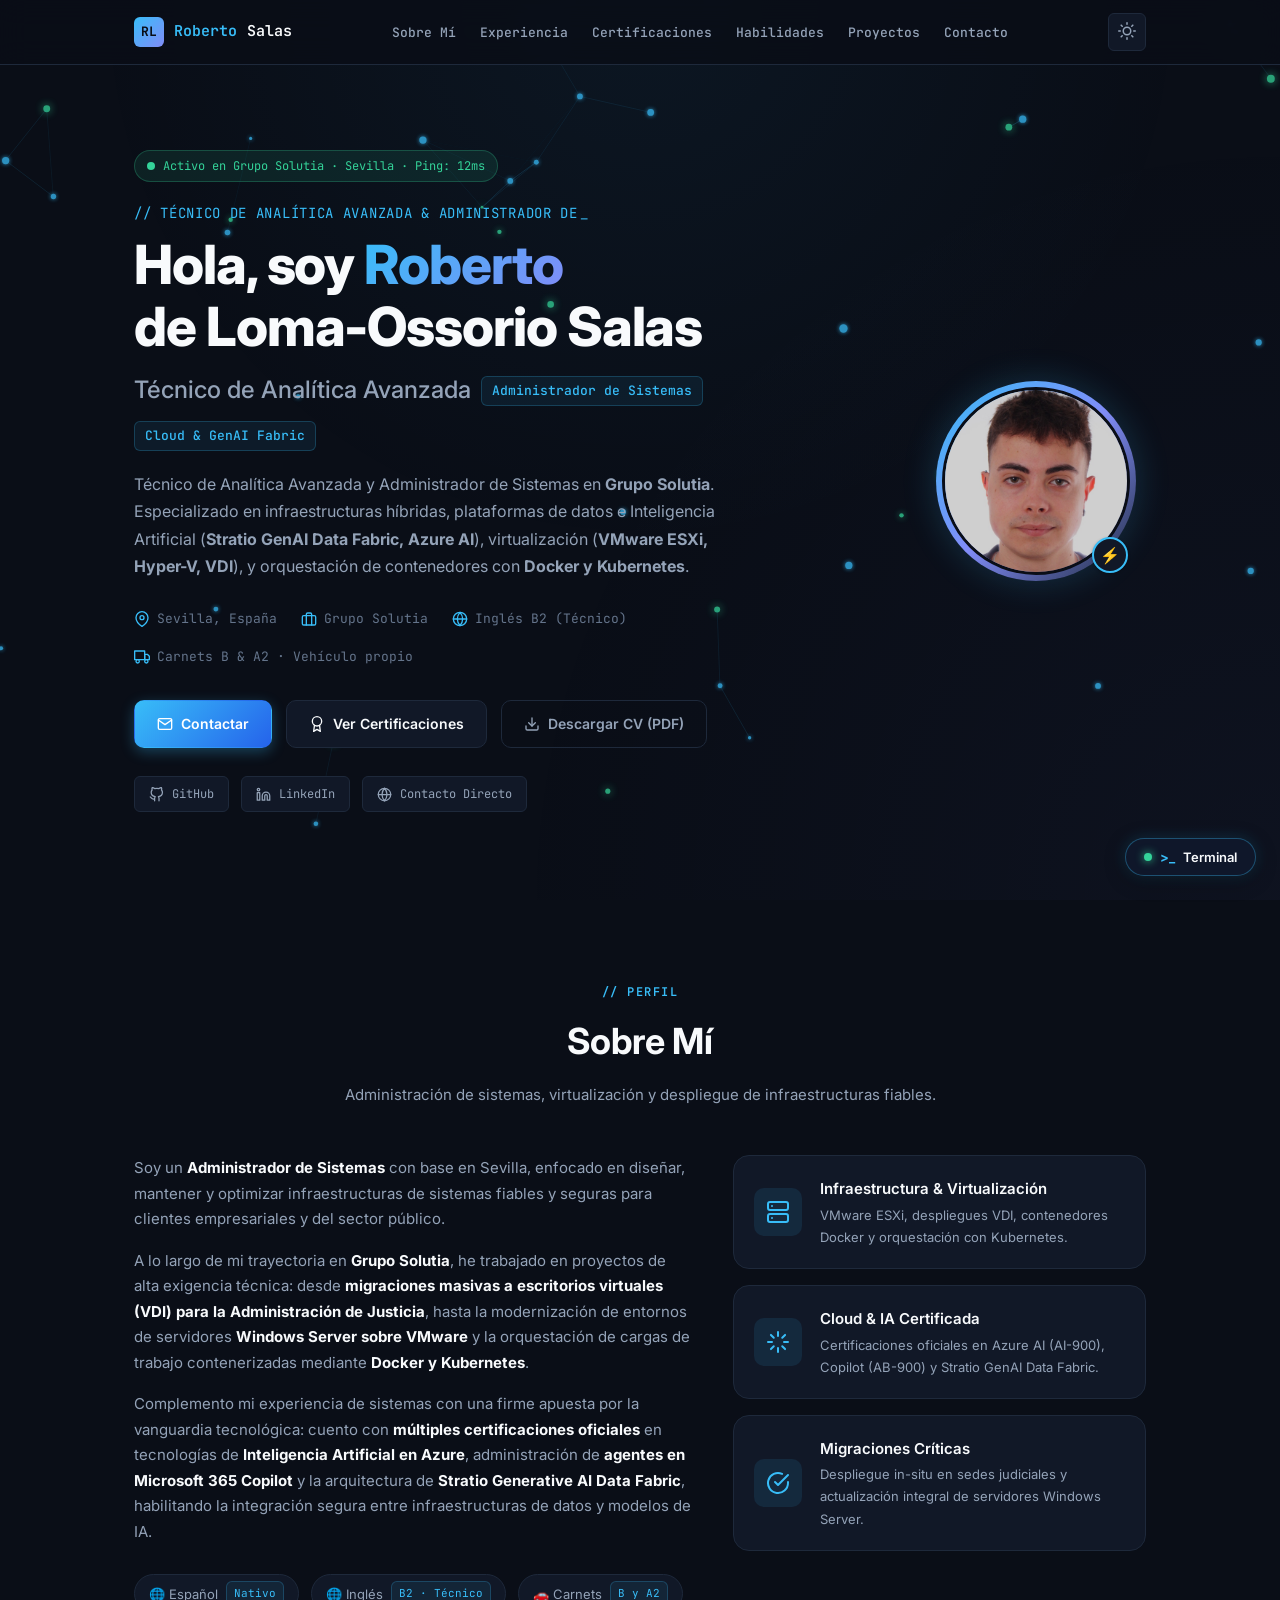
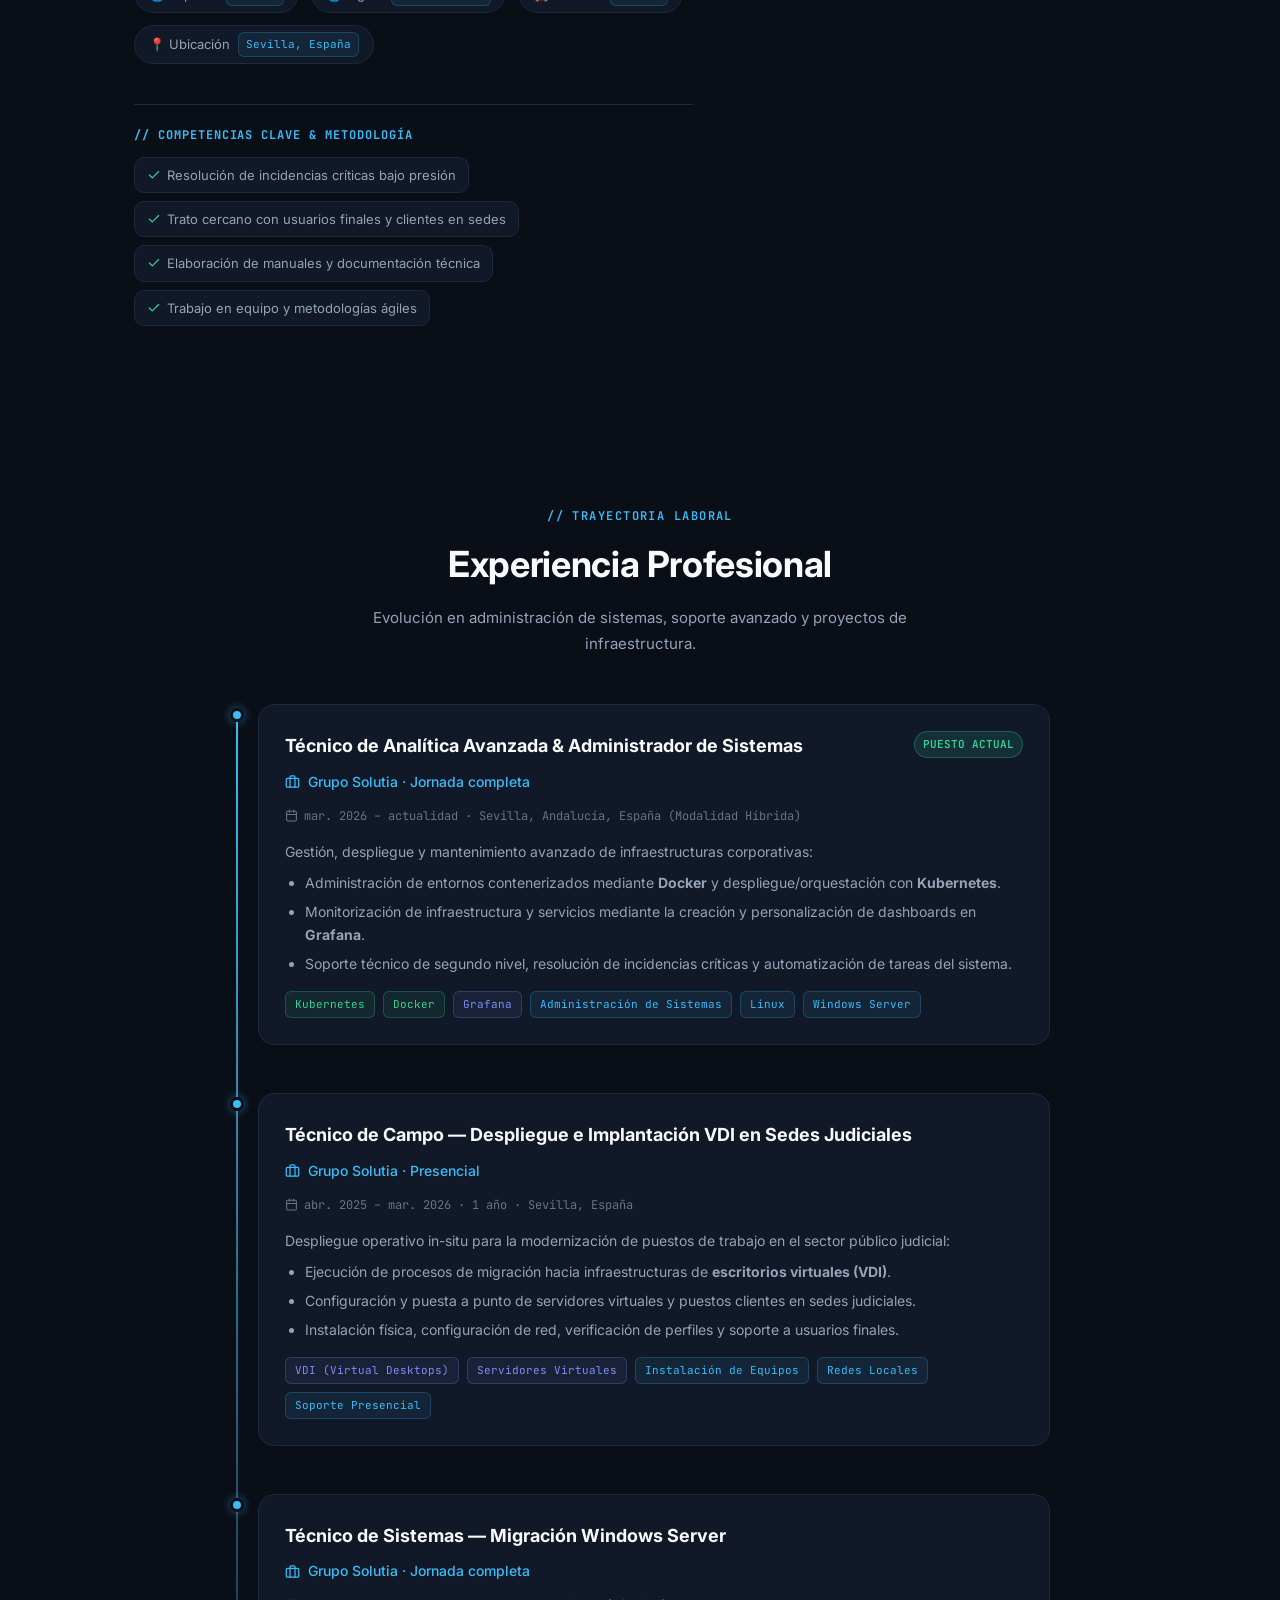
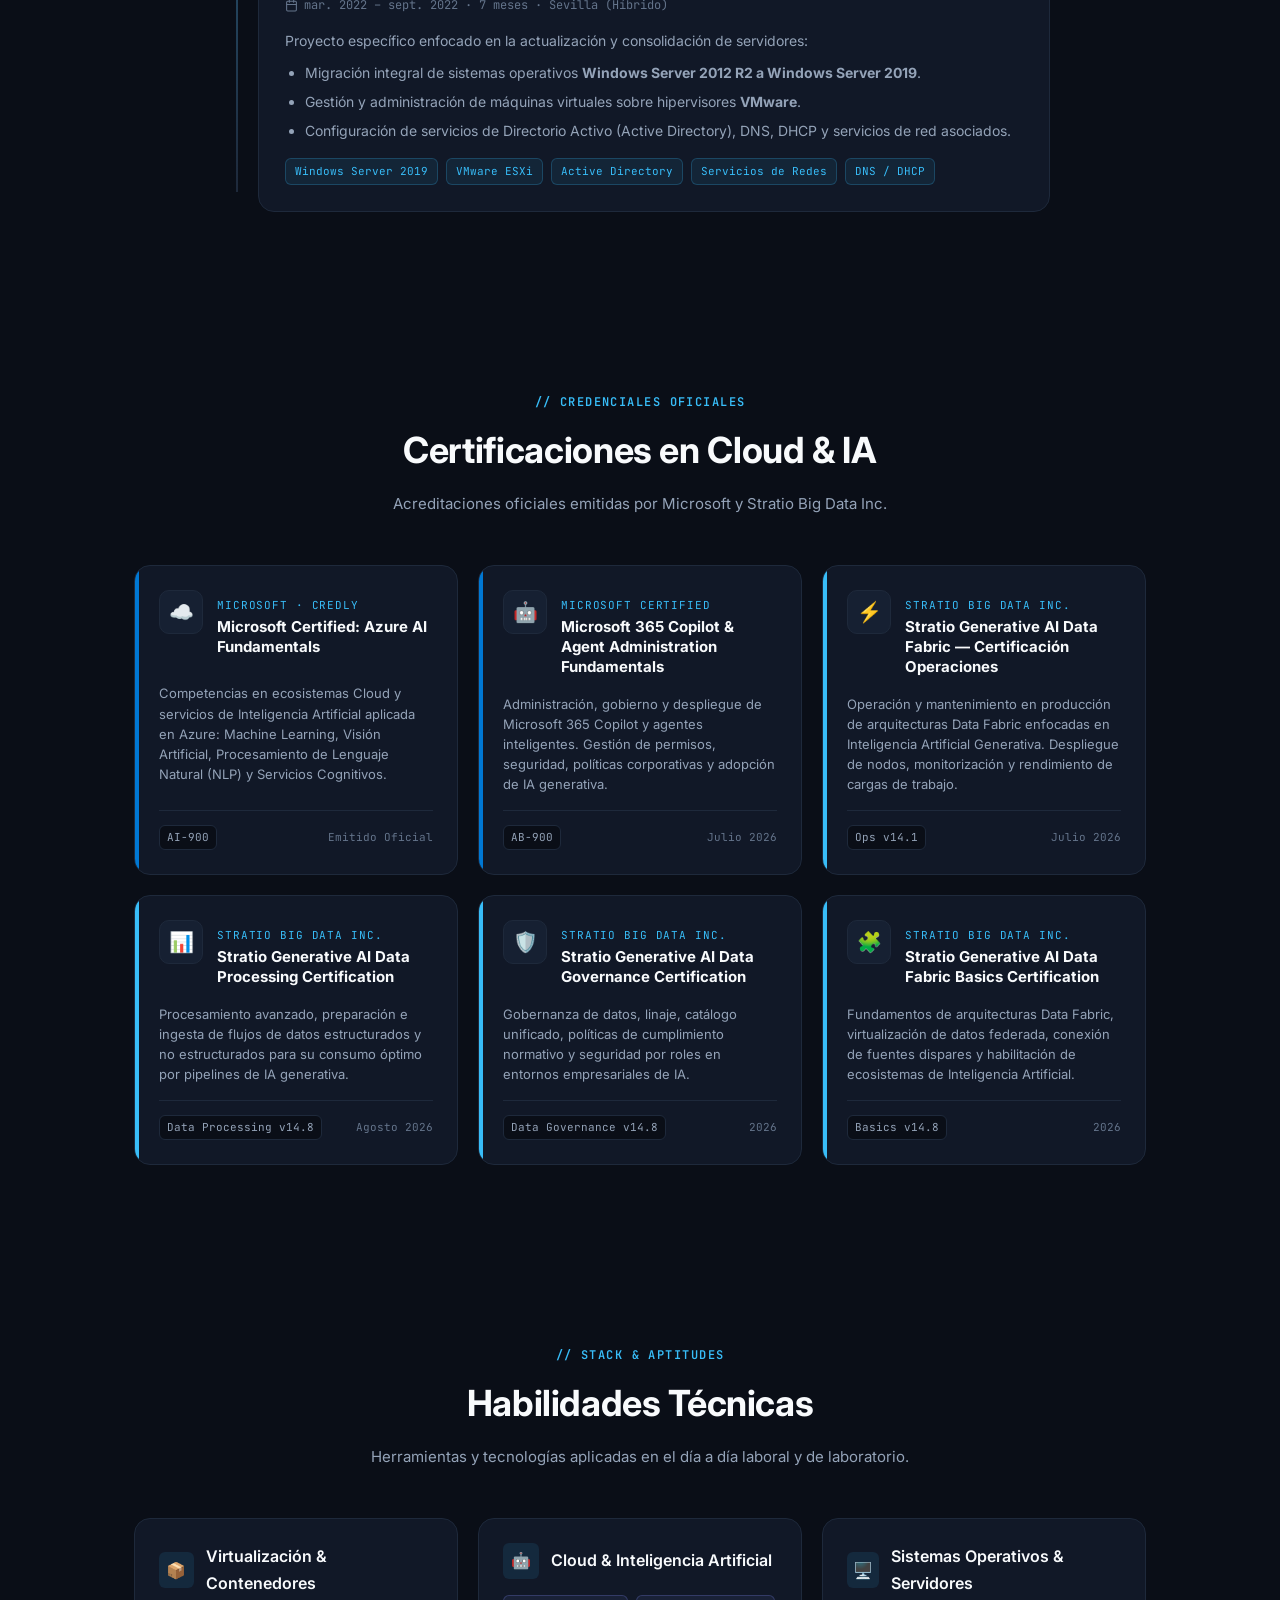
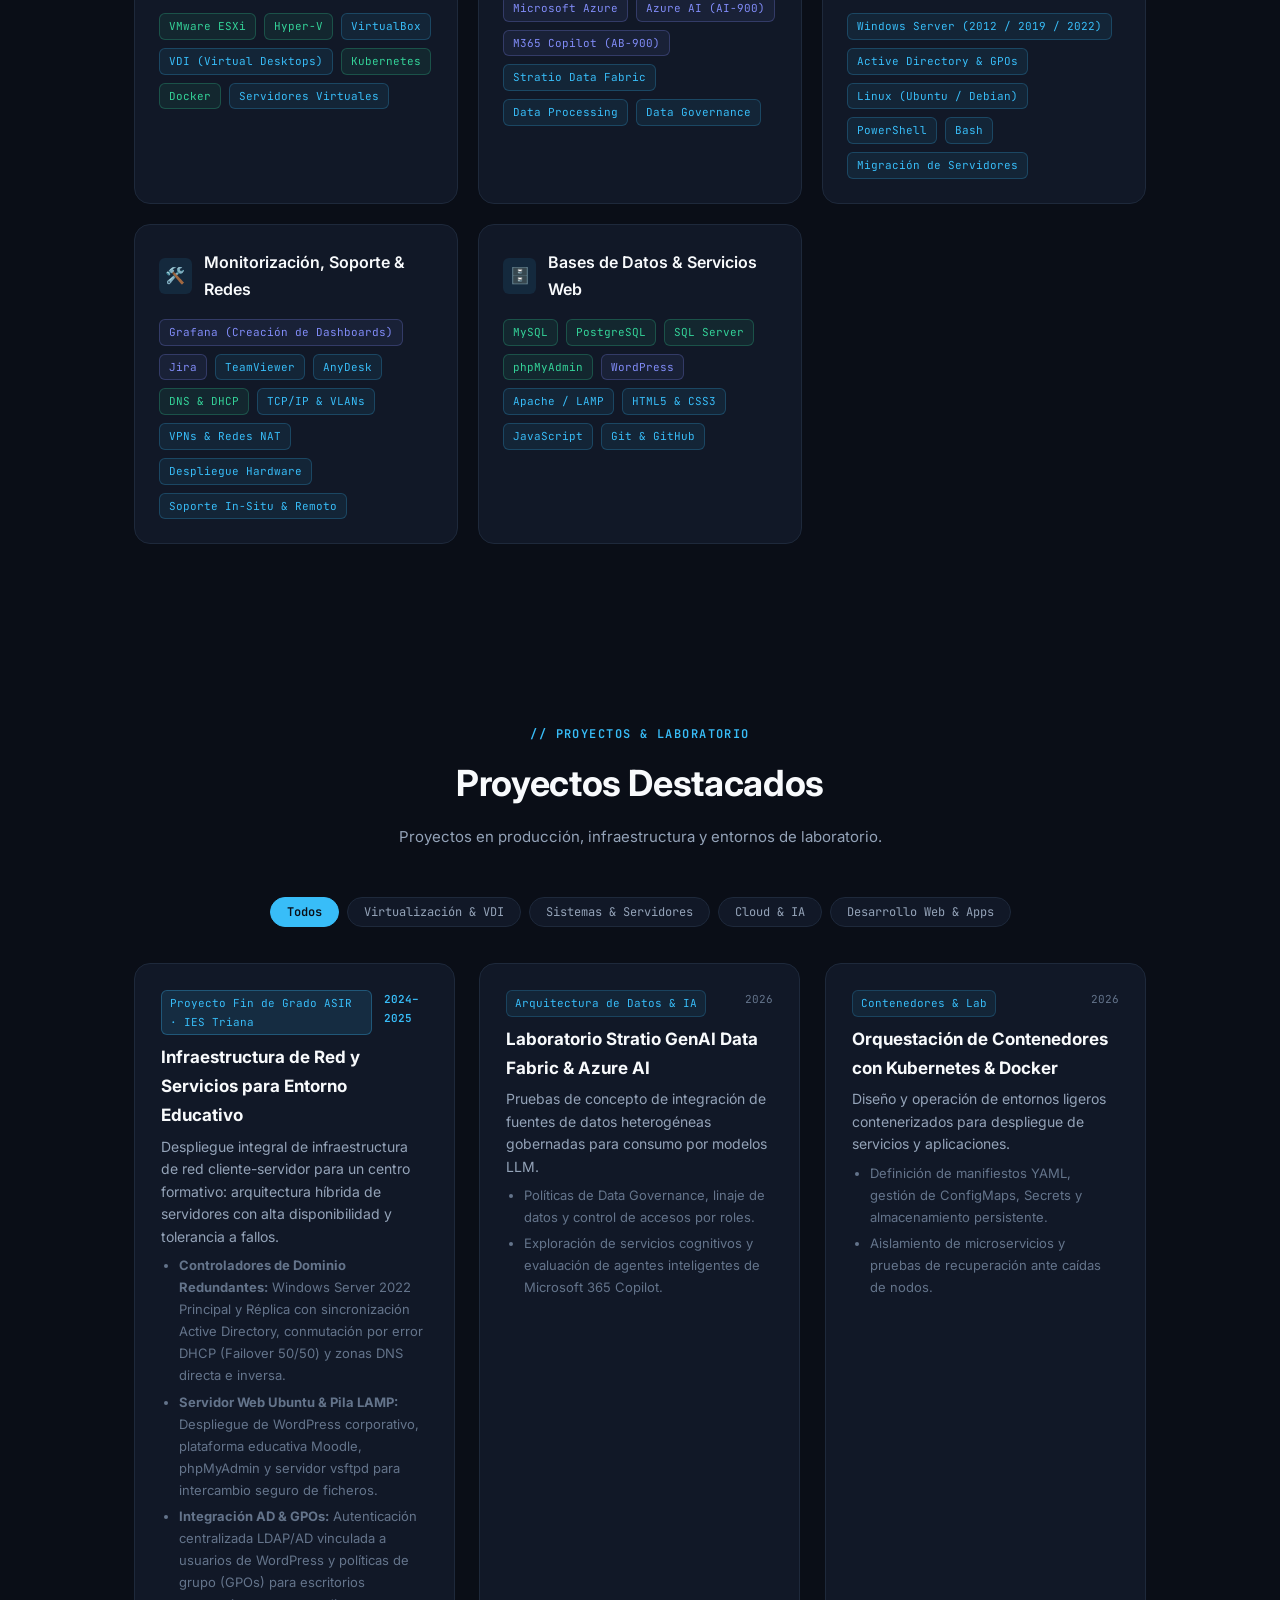
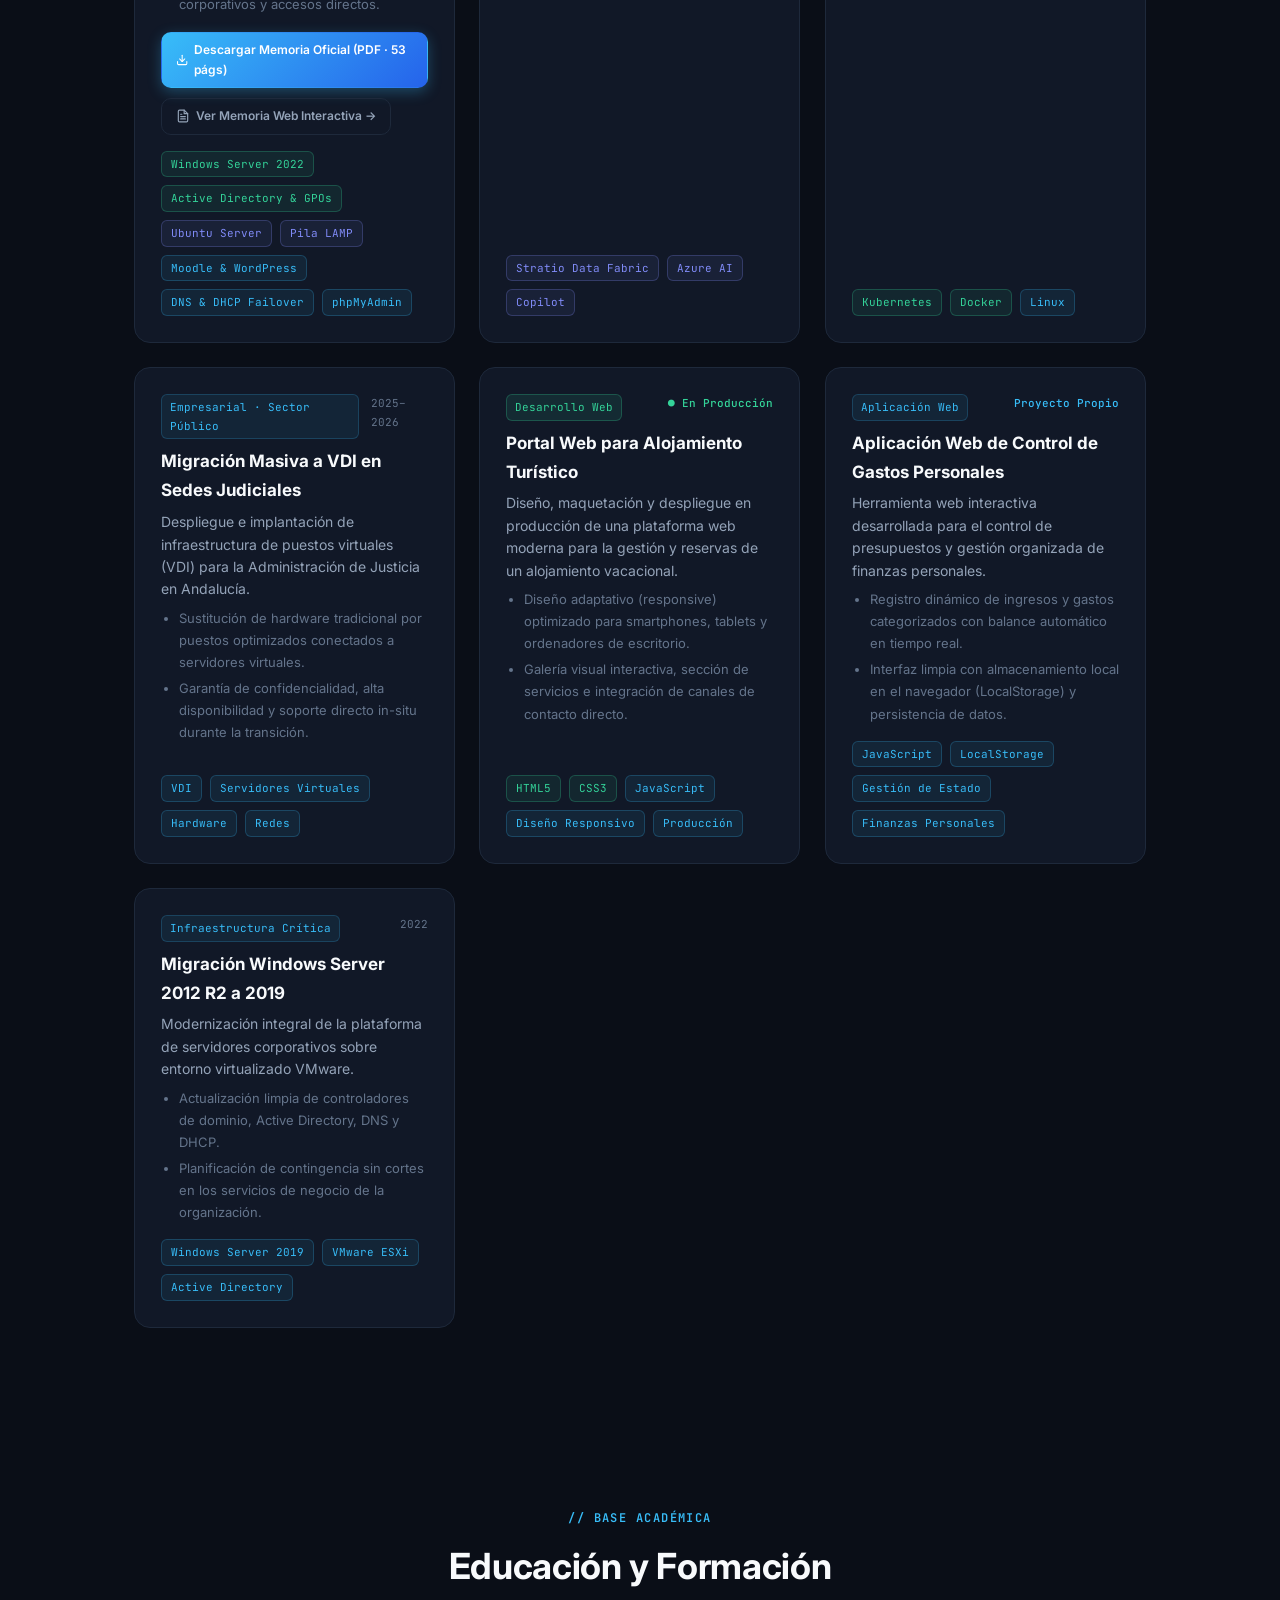
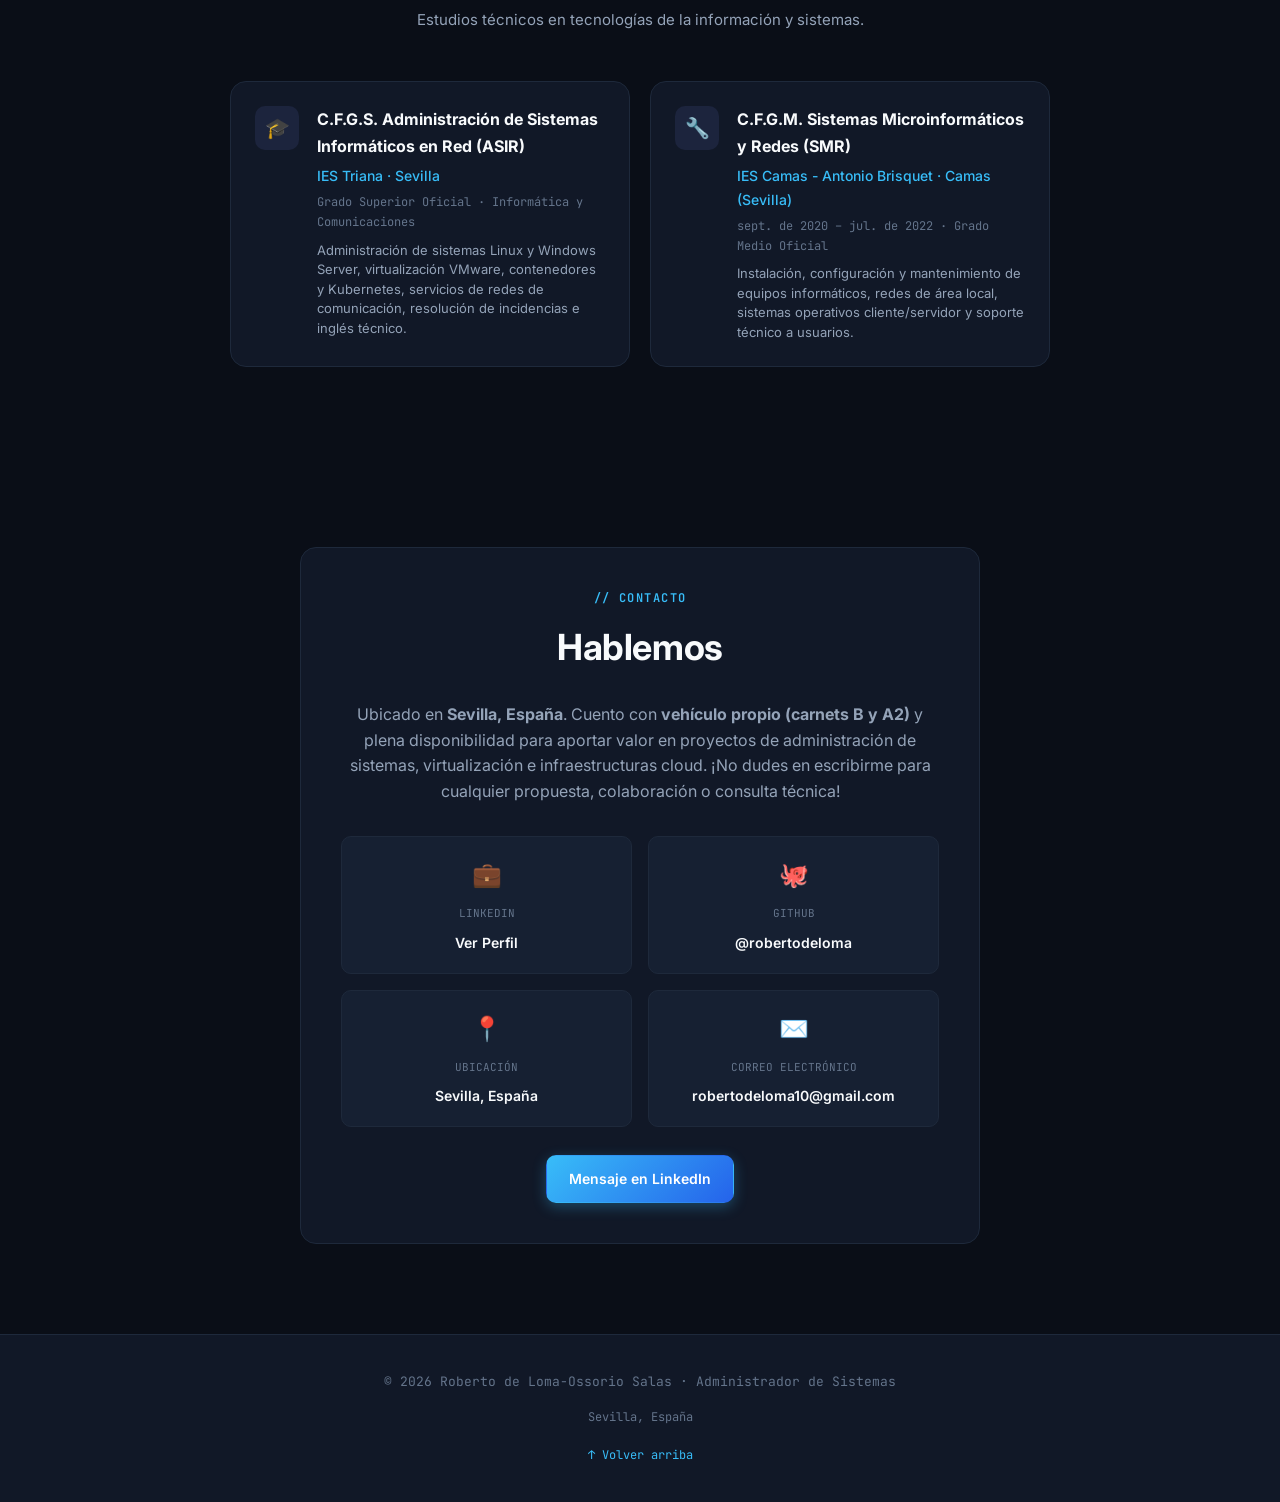
==== commit cb7012d3: "feat: anadir descarga directa de CV_Roberto_de_Loma-Ossorio_Salas.pdf y versiones Word" ====
--- a/index.html
+++ b/index.html
@@ -182,14 +182,14 @@
                 </svg>
                 Ver Certificaciones
               </a>
-              <button id="print-cv-btn" class="btn btn-outline" title="Exportar CV optimizado para impresión o PDF">
+              <a href="CV_Roberto_de_Loma-Ossorio_Salas.pdf" download="CV_Roberto_de_Loma-Ossorio_Salas.pdf" class="btn btn-outline" id="download-cv-btn" title="Descargar CV_Roberto_de_Loma-Ossorio_Salas.pdf">
                 <svg width="16" height="16" viewBox="0 0 24 24" fill="none" stroke="currentColor" stroke-width="2" stroke-linecap="round" stroke-linejoin="round">
-                  <polyline points="6 9 6 2 18 2 18 9"></polyline>
-                  <path d="M6 18H4a2 2 0 0 1-2-2v-5a2 2 0 0 1 2-2h16a2 2 0 0 1 2 2v5a2 2 0 0 1-2 2h-2"></path>
-                  <rect x="6" y="14" width="12" height="8"></rect>
+                  <path d="M21 15v4a2 2 0 0 1-2 2H5a2 2 0 0 1-2-2v-4"></path>
+                  <polyline points="7 10 12 15 17 10"></polyline>
+                  <line x1="12" y1="15" x2="12" y2="3"></line>
                 </svg>
                 Descargar CV (PDF)
-              </button>
+              </a>
             </div>
 
             <!-- Social links -->
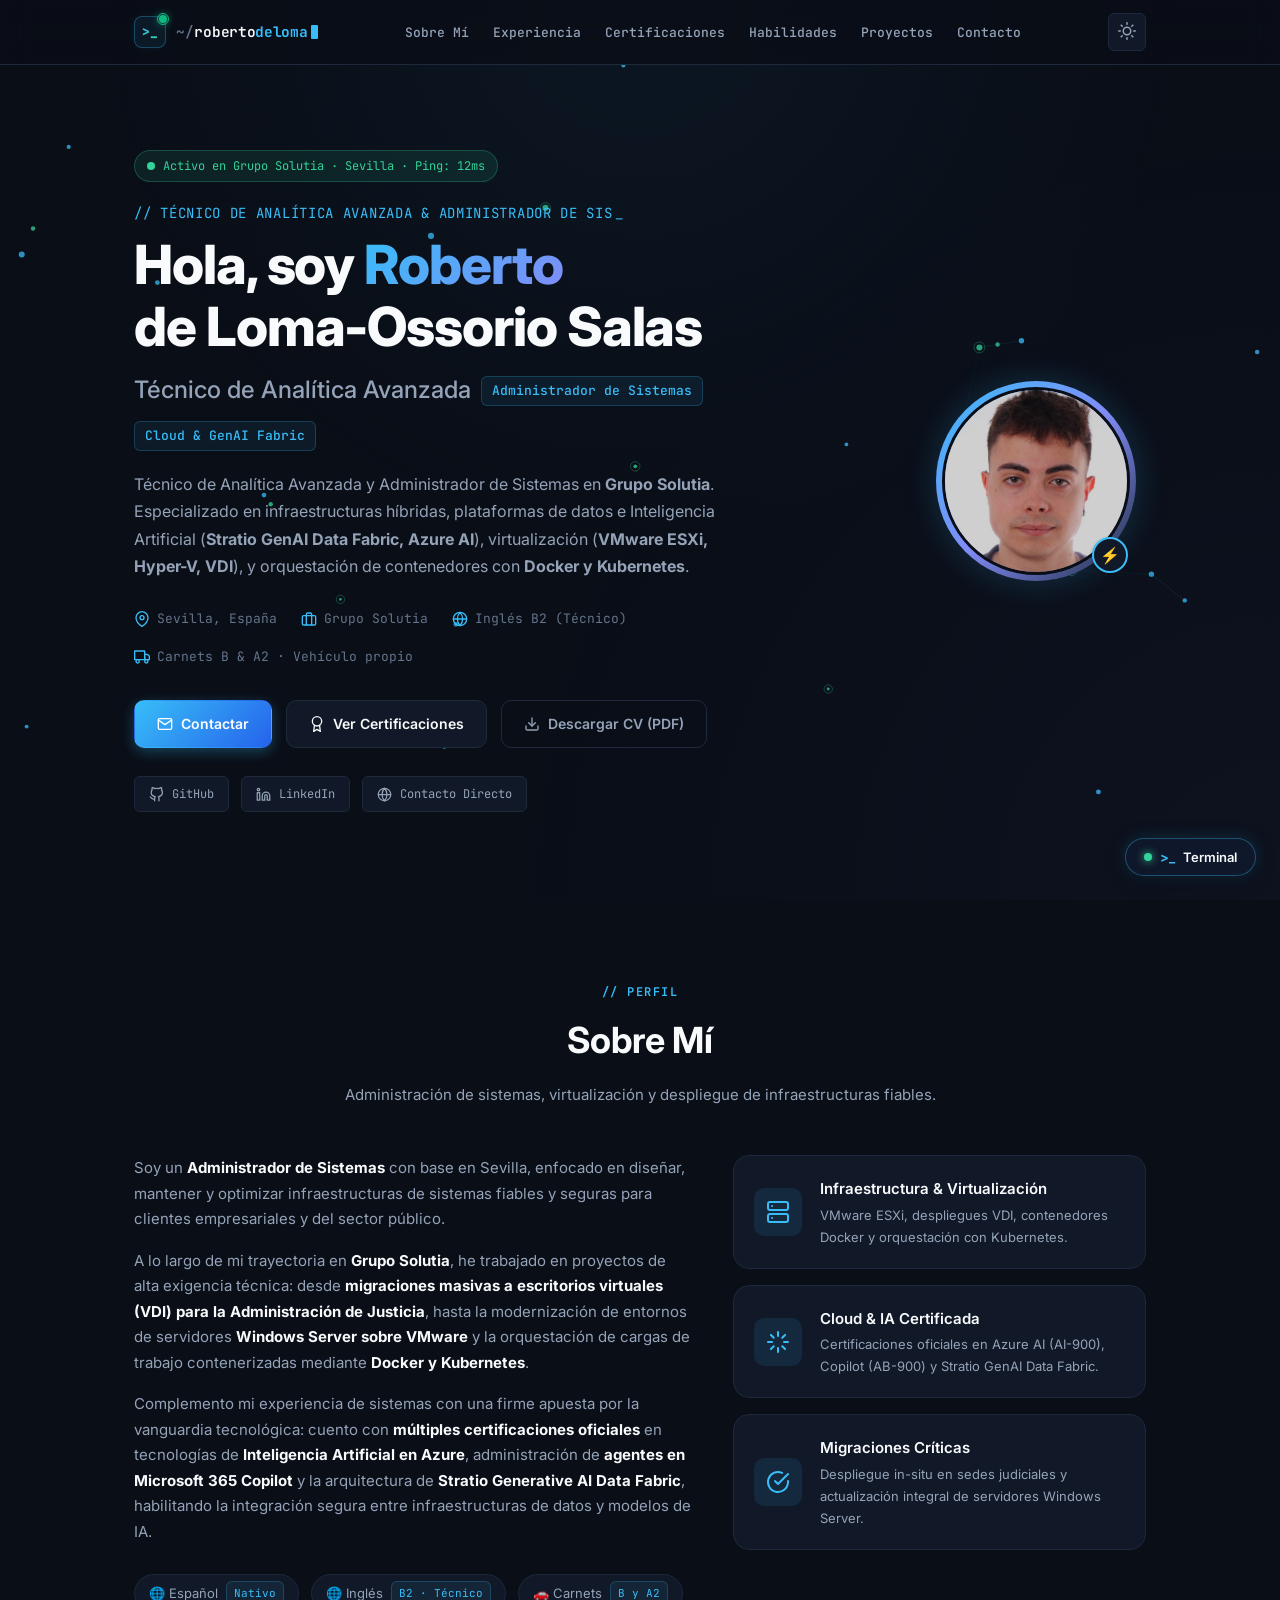
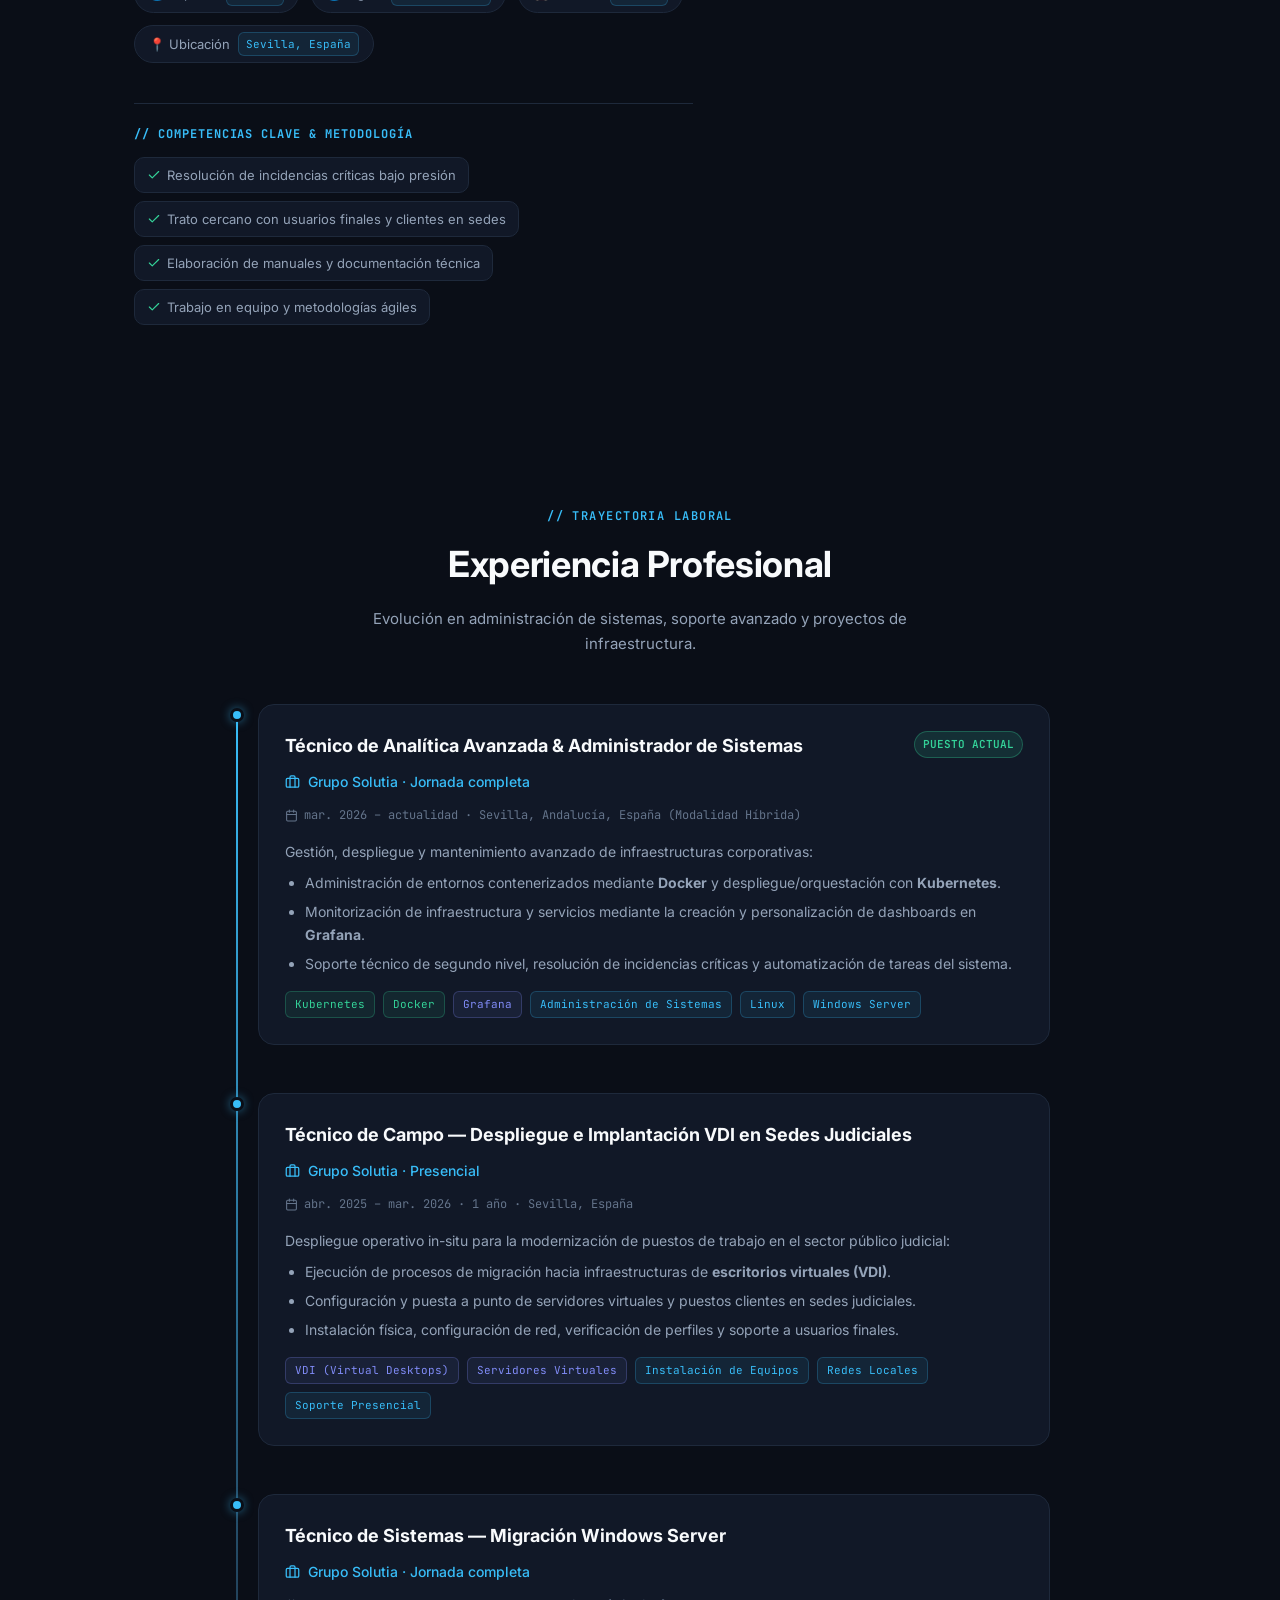
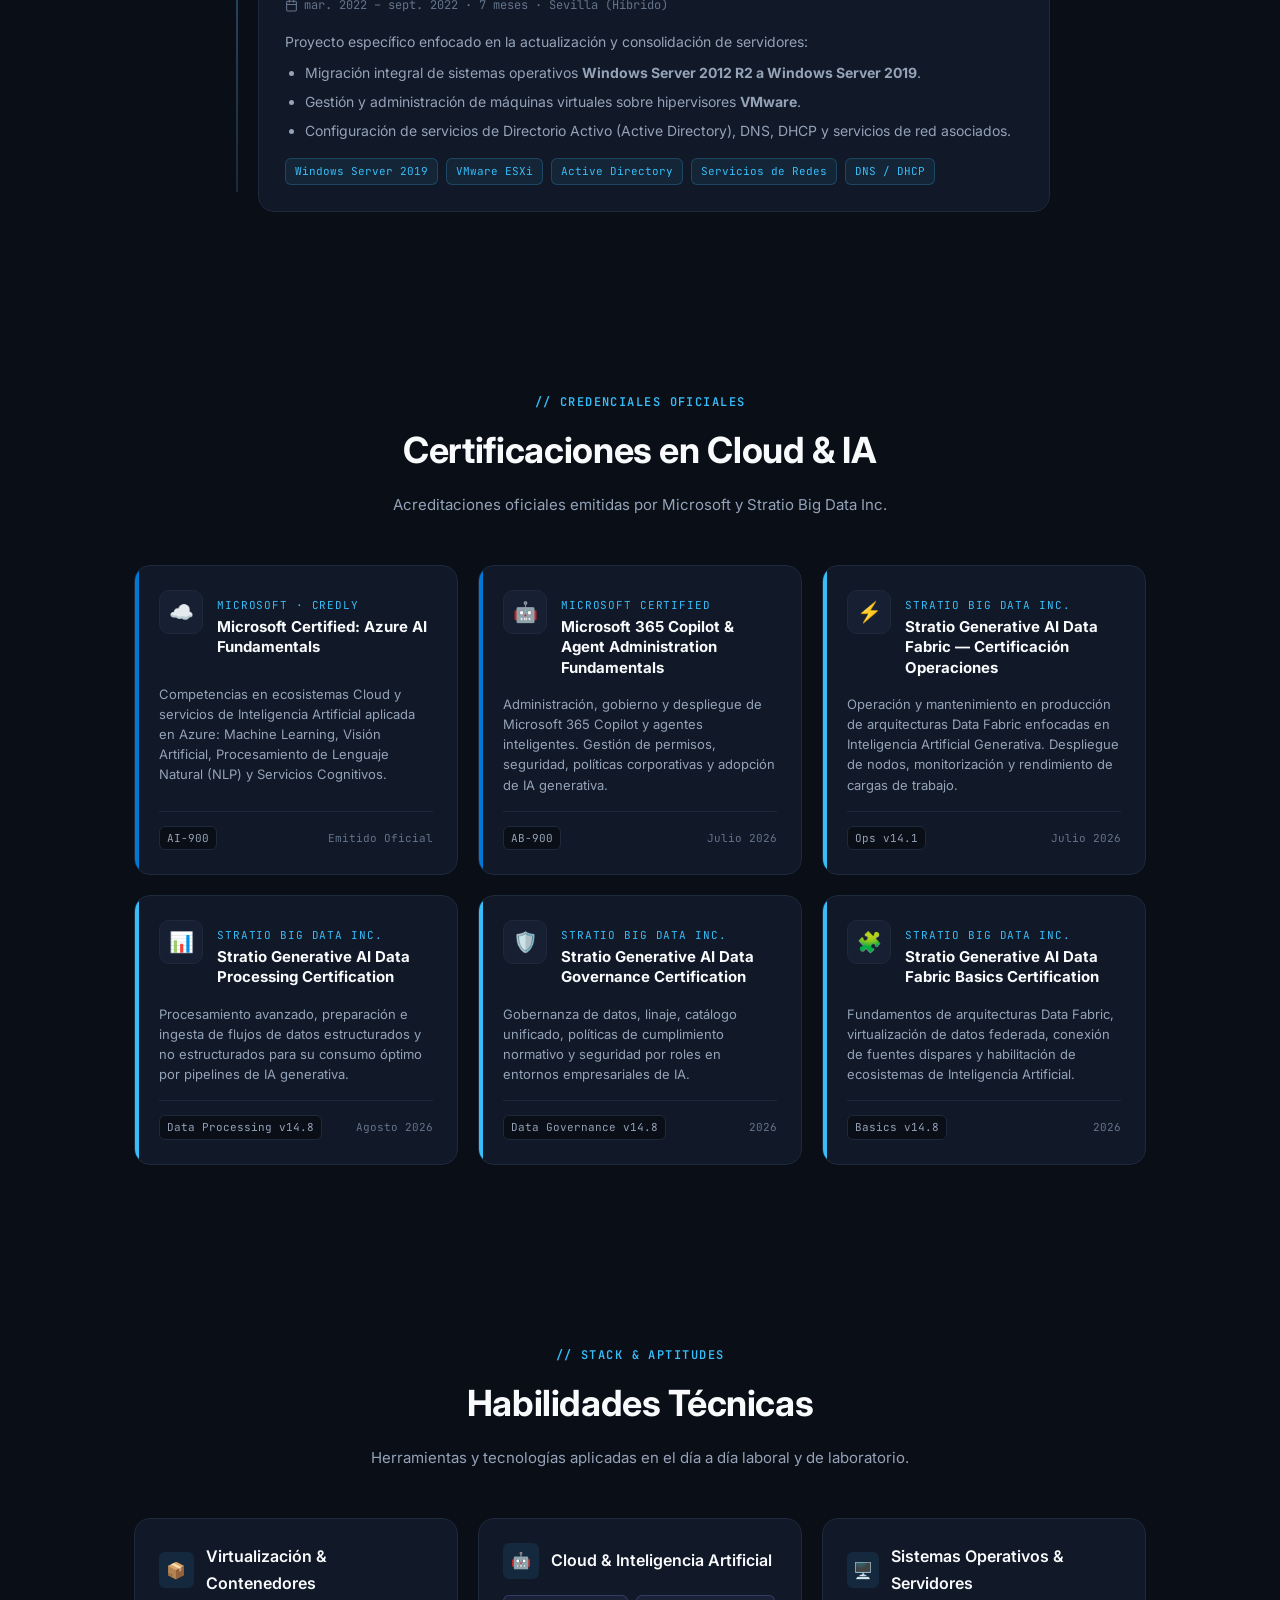
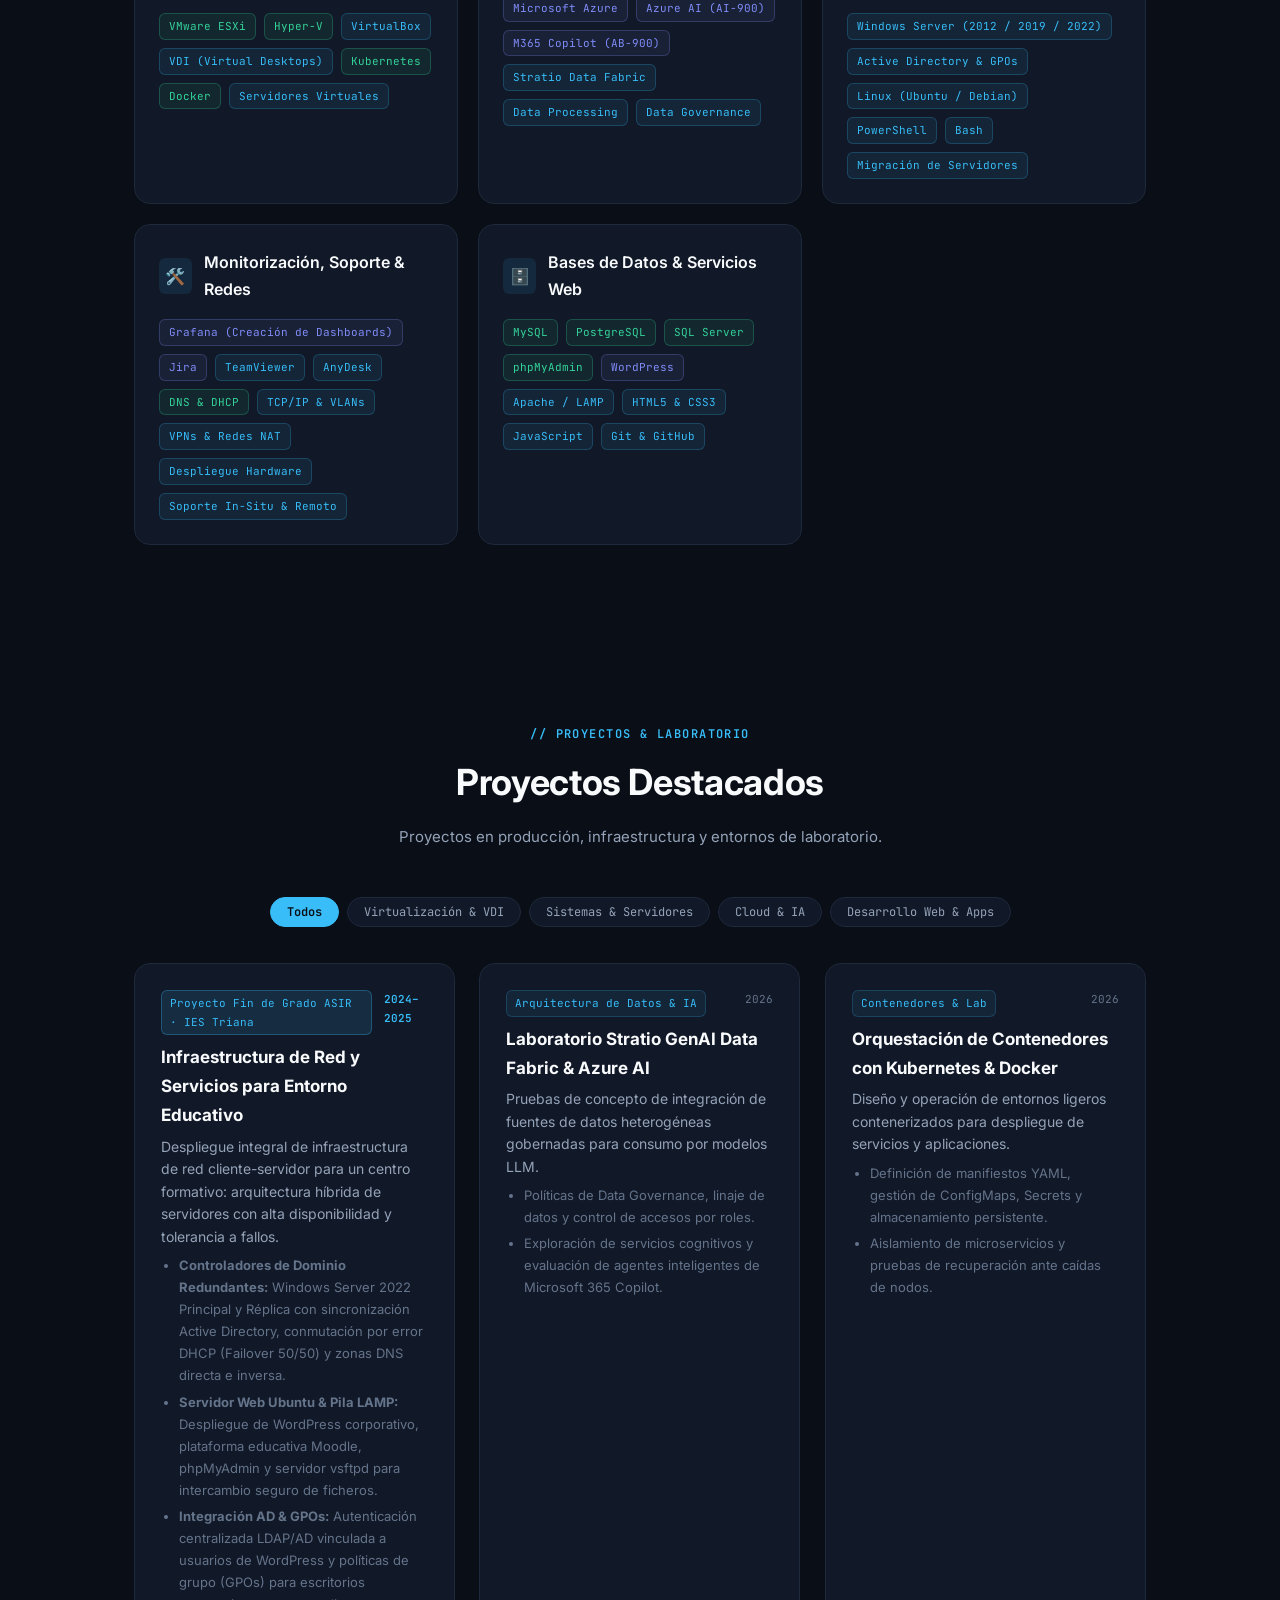
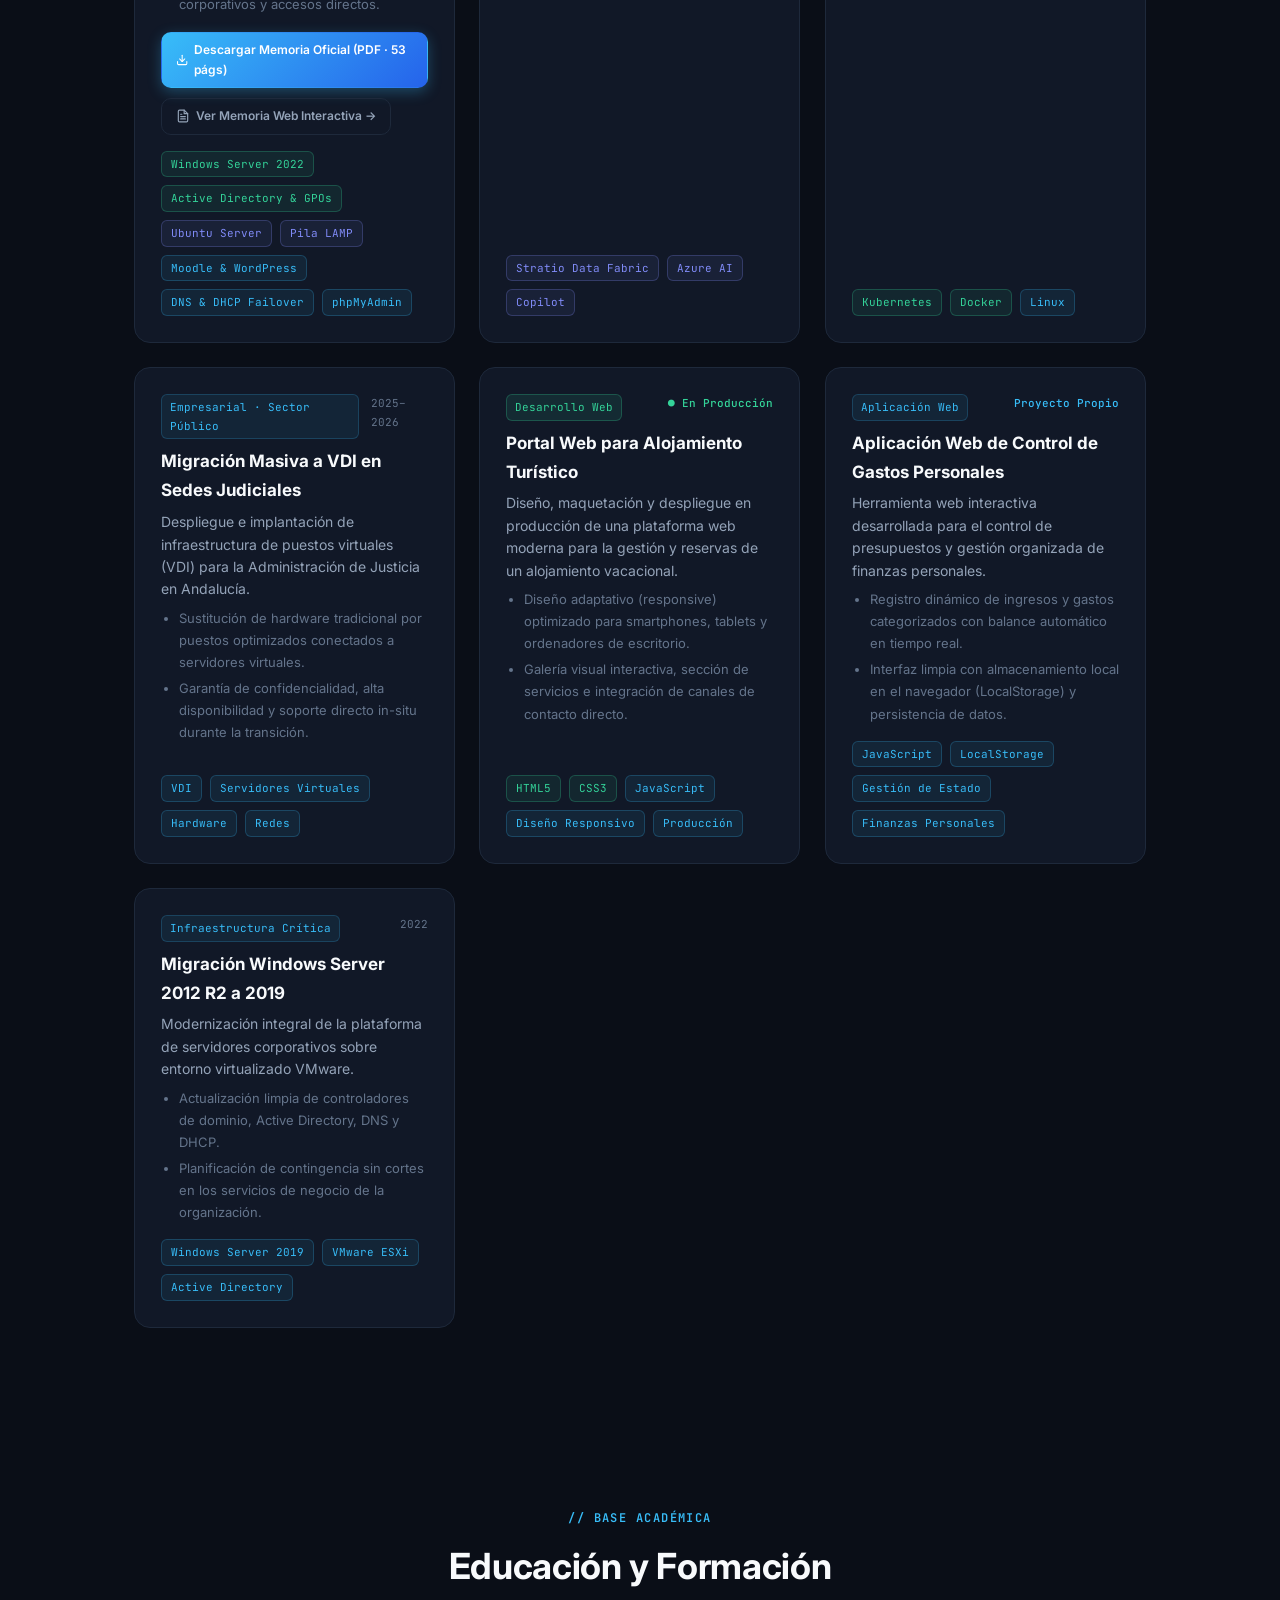
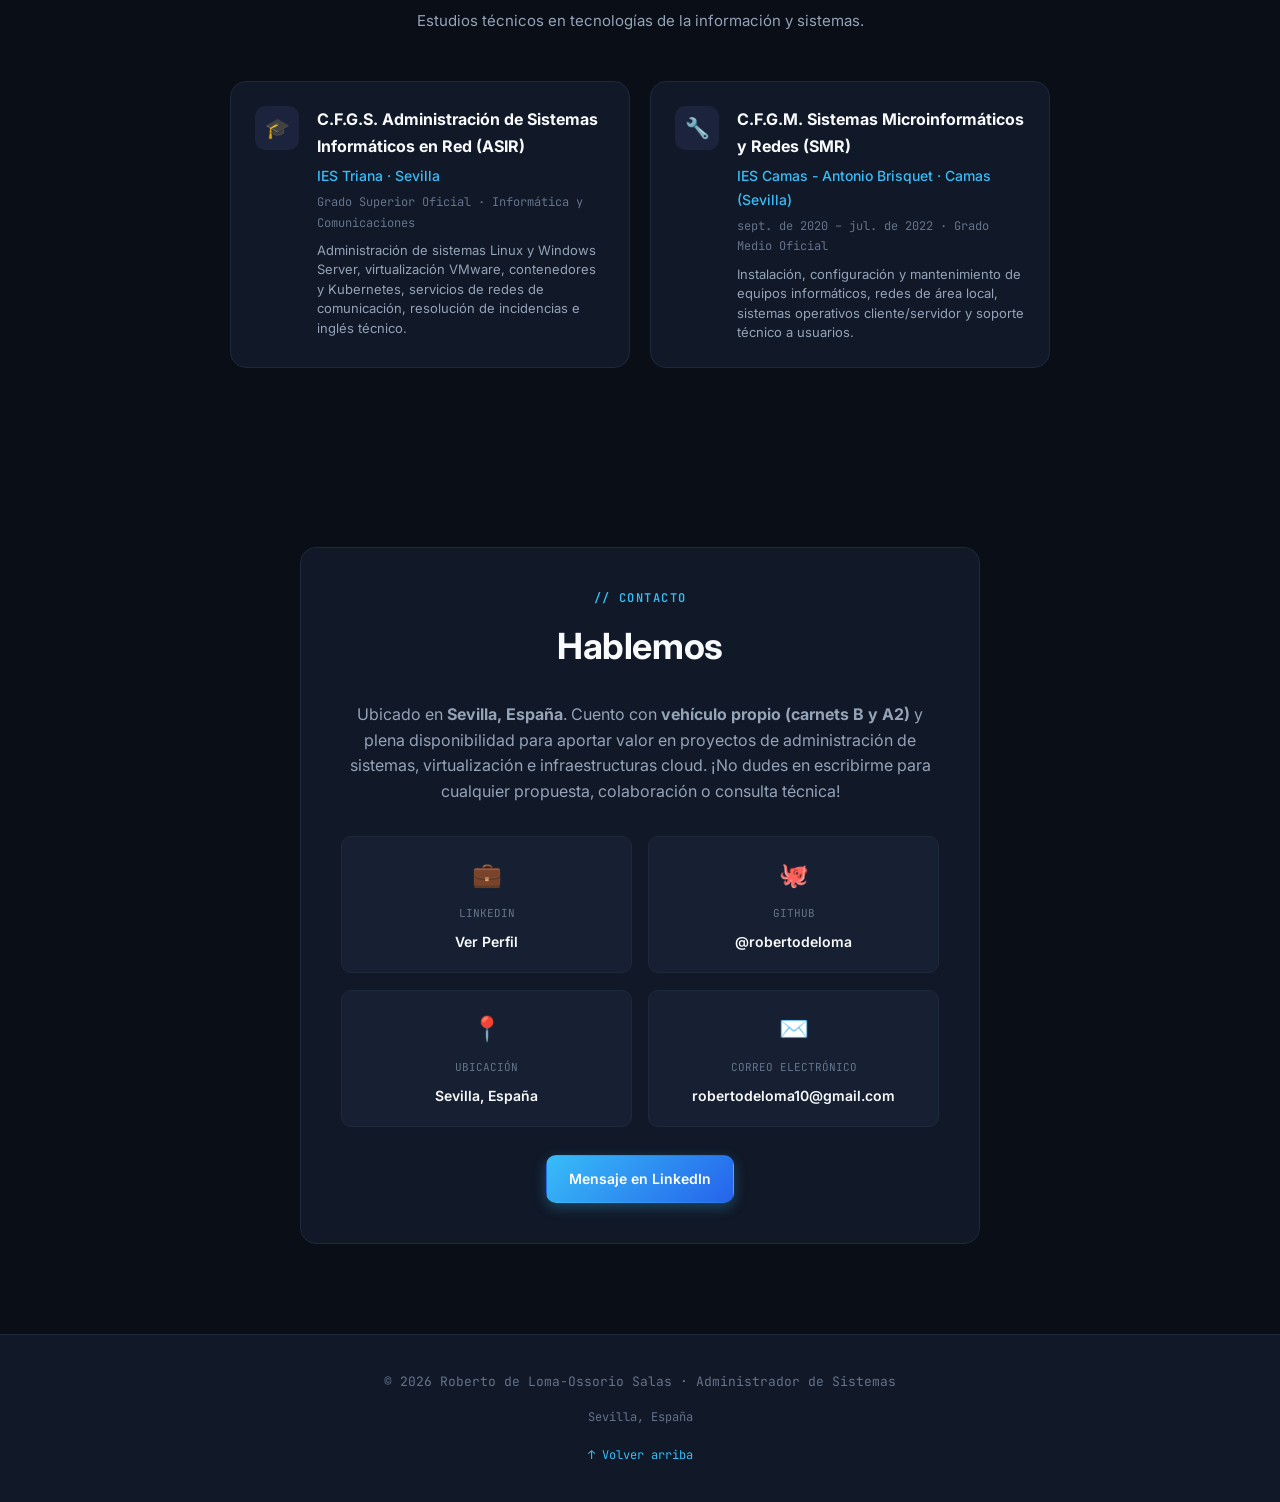
==== commit fb46c998: "feat: redisenar logo con badge terminal interactivo, ping online y prompt ~/robertodeloma" ====
--- a/index.html
+++ b/index.html
@@ -41,9 +41,14 @@
   <!-- Header / Navigation -->
   <header class="site-header">
     <div class="nav-container">
-      <a href="#hero" class="logo">
-        <div class="logo-icon">RL</div>
-        <span>Roberto</span> Salas
+      <a href="#hero" class="logo" title="robertodeloma ~ sysadmin root">
+        <div class="logo-badge">
+          <span class="logo-icon-term">&gt;_</span>
+          <span class="logo-online-ping" title="Sistema Online"></span>
+        </div>
+        <div class="logo-text">
+          <span class="logo-path">~/</span><span class="logo-user">roberto<span class="logo-highlight">deloma</span></span><span class="logo-cursor"></span>
+        </div>
       </a>
 
       <nav>
--- a/css/styles.css
+++ b/css/styles.css
@@ -247,6 +247,8 @@
     radial-gradient(circle at 100% 100%, rgba(129, 140, 248, 0.04), transparent 50%);
   pointer-events: none;
   z-index: -1;
+  transform: translateZ(0);
+  will-change: transform;
 }
 
 a {
@@ -320,31 +322,179 @@
   justify-content: space-between;
 }
 
+/* ---- Creative Sysadmin Terminal Logo ---- */
 .logo {
-  display: flex;
+  display: inline-flex;
   align-items: center;
   gap: 10px;
-  font-family: 'JetBrains Mono', monospace;
+  font-family: 'JetBrains Mono', 'Fira Code', monospace;
   font-weight: 600;
-  font-size: 15px;
+  font-size: 14.5px;
   color: var(--text-primary);
-}
-
-.logo-icon {
-  width: 30px;
-  height: 30px;
-  border-radius: var(--radius-sm);
-  background: linear-gradient(135deg, var(--accent), var(--accent-indigo));
-  color: #0a0e17;
+  text-decoration: none;
+  cursor: pointer;
+  position: relative;
+  transition: transform 0.2s cubic-bezier(0.2, 0.8, 0.2, 1);
+}
+
+.logo:hover {
+  transform: translateY(-1px);
+}
+
+.logo-badge {
+  position: relative;
+  width: 32px;
+  height: 32px;
+  border-radius: 8px;
+  background: rgba(56, 189, 248, 0.08);
+  border: 1px solid rgba(56, 189, 248, 0.3);
   display: flex;
   align-items: center;
   justify-content: center;
+  font-weight: 800;
+  font-size: 13px;
+  box-shadow: 0 0 10px rgba(56, 189, 248, 0.08);
+  transition: all 0.25s cubic-bezier(0.2, 0.8, 0.2, 1);
+  overflow: visible;
+}
+
+.logo:hover .logo-badge {
+  background: rgba(56, 189, 248, 0.16);
+  border-color: var(--accent);
+  box-shadow: 0 0 18px rgba(56, 189, 248, 0.35);
+  transform: scale(1.06) rotate(-2deg);
+}
+
+.logo-icon-term {
+  background: linear-gradient(135deg, var(--accent) 0%, var(--accent-emerald) 100%);
+  -webkit-background-clip: text;
+  -webkit-text-fill-color: transparent;
+  transition: transform 0.2s ease;
+}
+
+.logo:hover .logo-icon-term {
+  transform: scale(1.1);
+}
+
+/* Green Live Ping Indicator */
+.logo-online-ping {
+  position: absolute;
+  top: -2px;
+  right: -2px;
+  width: 8px;
+  height: 8px;
+  border-radius: 50%;
+  background: #10b981;
+  box-shadow: 0 0 8px #10b981;
+}
+
+.logo-online-ping::after {
+  content: '';
+  position: absolute;
+  inset: -2px;
+  border-radius: 50%;
+  border: 1.5px solid #10b981;
+  animation: logoPingRing 2s cubic-bezier(0, 0, 0.2, 1) infinite;
+}
+
+@keyframes logoPingRing {
+  0% { transform: scale(0.9); opacity: 1; }
+  70%, 100% { transform: scale(2.4); opacity: 0; }
+}
+
+/* Logo Text Structure */
+.logo-text {
+  display: inline-flex;
+  align-items: center;
+  letter-spacing: -0.3px;
+}
+
+.logo-path {
+  color: var(--text-muted);
+  font-weight: 500;
+  margin-right: 1px;
+  transition: color 0.2s ease;
+}
+
+.logo:hover .logo-path {
+  color: var(--accent-emerald);
+}
+
+.logo-user {
+  color: var(--text-primary);
+  font-weight: 600;
+  transition: color 0.2s ease;
+}
+
+.logo-highlight {
+  color: var(--accent);
   font-weight: 700;
-  font-size: 13px;
-}
-
-.logo span {
-  color: var(--accent);
+  position: relative;
+  transition: all 0.25s ease;
+}
+
+.logo:hover .logo-highlight {
+  color: var(--accent-emerald);
+  text-shadow: 0 0 12px rgba(52, 211, 153, 0.5);
+}
+
+/* Blinking Terminal Cursor */
+.logo-cursor {
+  display: inline-block;
+  width: 7px;
+  height: 14px;
+  background: var(--accent);
+  margin-left: 3px;
+  border-radius: 1px;
+  animation: logoCursorBlink 1.05s steps(2, start) infinite;
+  transition: background 0.2s ease;
+}
+
+.logo:hover .logo-cursor {
+  background: var(--accent-emerald);
+  animation-duration: 0.5s;
+}
+
+@keyframes logoCursorBlink {
+  0%, 100% { opacity: 1; }
+  50% { opacity: 0; }
+}
+
+[data-theme="light"] .logo-badge {
+  background: #f0f9ff;
+  border-color: #bae6fd;
+  box-shadow: 0 1px 4px rgba(2, 132, 199, 0.1);
+}
+
+[data-theme="light"] .logo:hover .logo-badge {
+  background: #e0f2fe;
+  border-color: #0284c7;
+  box-shadow: 0 0 14px rgba(2, 132, 199, 0.25);
+}
+
+[data-theme="light"] .logo-path {
+  color: #64748b;
+}
+
+[data-theme="light"] .logo-user {
+  color: #0f172a;
+}
+
+[data-theme="light"] .logo-highlight {
+  color: #0284c7;
+}
+
+[data-theme="light"] .logo:hover .logo-highlight {
+  color: #059669;
+  text-shadow: 0 0 8px rgba(5, 150, 105, 0.3);
+}
+
+[data-theme="light"] .logo-cursor {
+  background: #0284c7;
+}
+
+[data-theme="light"] .logo:hover .logo-cursor {
+  background: #059669;
 }
 
 .nav-menu {
@@ -1243,7 +1393,6 @@
 .project-card:hover {
   border-color: var(--border-hover);
   background: var(--bg-surface-elevated);
-  transform: translateY(-3px);
   box-shadow: var(--shadow-glow);
 }
 
@@ -2129,16 +2278,28 @@
   to { --ang: 360deg; }
 }
 
-/* ---- Scroll Stagger Animation ---- */
-.stagger-item {
+/* ---- Ultra-Smooth Scroll Stagger & Reveal System ---- */
+.stagger-item,
+.reveal-item {
   opacity: 0;
-  transform: translateY(18px);
-  transition: opacity 0.5s cubic-bezier(0.2, 0.8, 0.2, 1), transform 0.5s cubic-bezier(0.2, 0.8, 0.2, 1);
-}
-
-.stagger-item.visible {
+  transform: translateY(24px);
+  transition: opacity 0.65s cubic-bezier(0.16, 1, 0.3, 1), transform 0.65s cubic-bezier(0.16, 1, 0.3, 1);
+  will-change: opacity, transform;
+}
+
+.stagger-item.visible,
+.reveal-item.visible {
   opacity: 1;
   transform: translateY(0);
+}
+
+@media (prefers-reduced-motion: reduce) {
+  .stagger-item,
+  .reveal-item {
+    opacity: 1 !important;
+    transform: none !important;
+    transition: none !important;
+  }
 }
 
 /* ---- Linux / Sysadmin Boot Sequence Overlay ---- */
